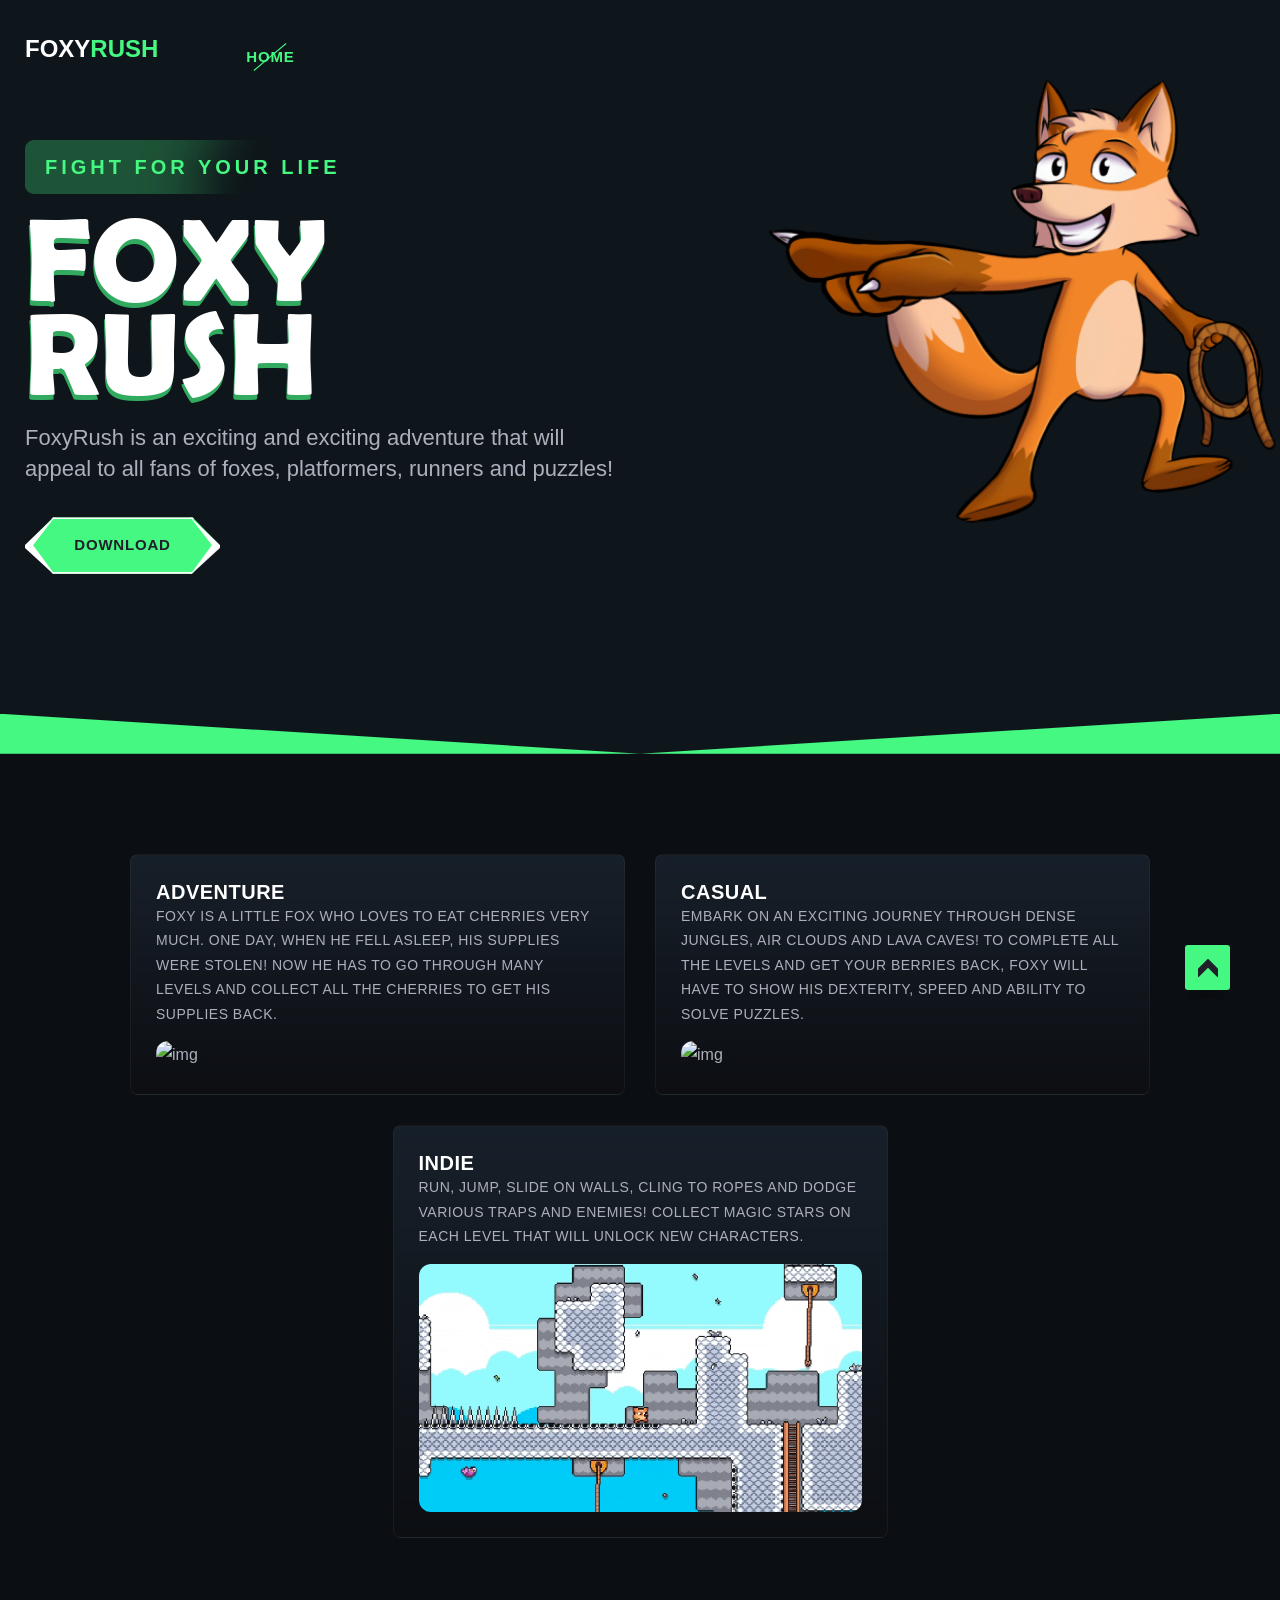
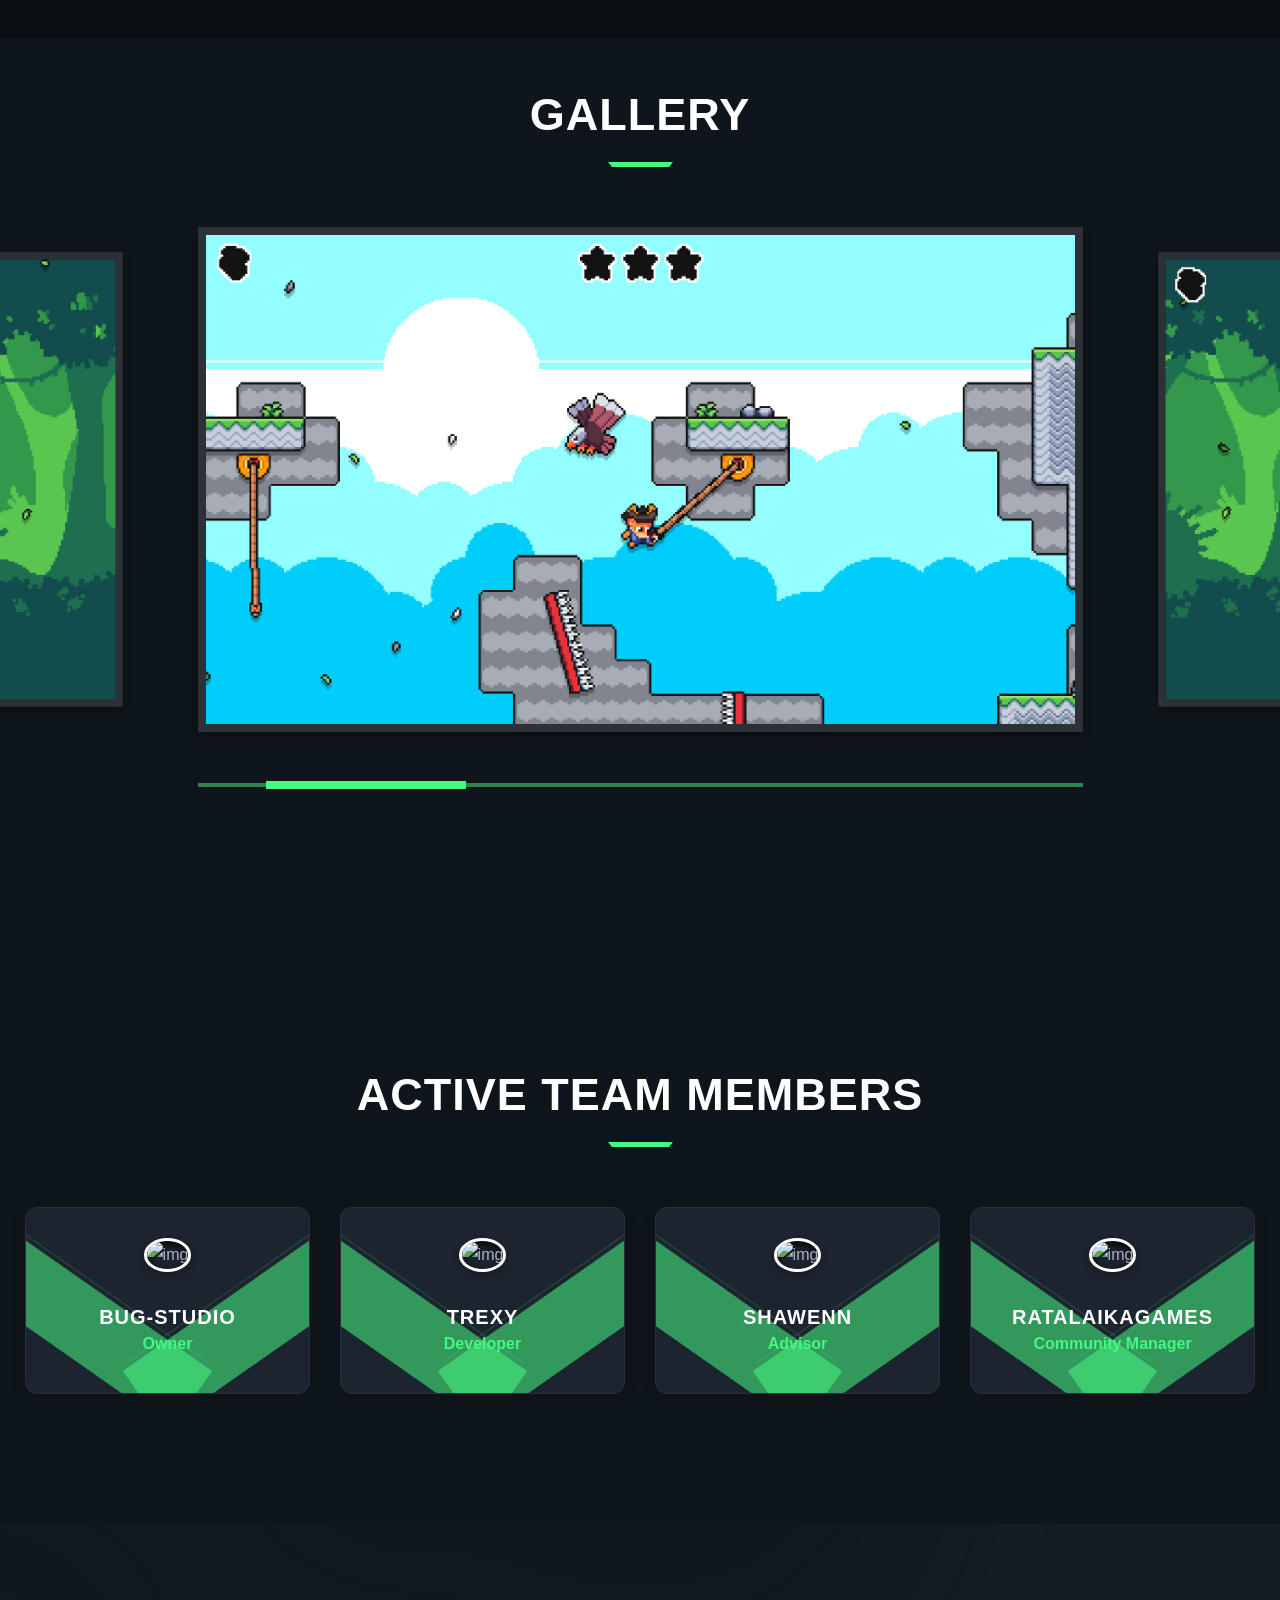
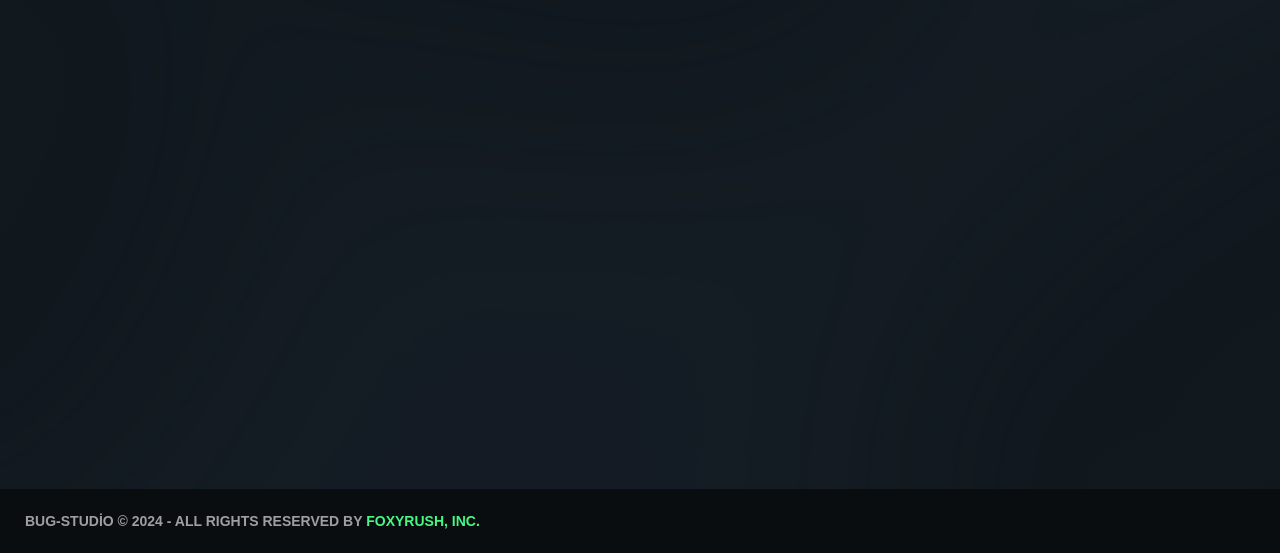
==== index.htm @ e4ac4ebe "Update index.htm" ====
<html><head>
	
    <title>FoxyRush - Beta Access Game</title>
    <meta name="viewport" content="width=device-width, initial-scale=1">
    <link rel="shortcut icon" type="image/x-icon" href="favicon.ico">
    <link rel="stylesheet" href="css/plugins.css">
    <link rel="stylesheet" href="css/main.css">

    <meta charset="UTF-8">
    <meta name="viewport" content="width=device-width, initial-scale=1.0">
    <meta property="og:title" content="FoxyRush">
    <meta property="og:description" content="FoxyRush is an exciting and exciting adventure that will appeal to all fans of foxes, platformers, runners and puzzles!">
    <meta property="og:image" content="https://cdn.cloudflare.steamstatic.com/steam/apps/2851270/header.jpg?t=1712300915">
    
</head>

<body style="">
    <div class="page-revealer"></div><div class="page-revealer"></div>
    <button class="scroll__top scroll-to-target open" data-target="html">
        <i class="flaticon-right-arrow"></i>
    </button>
    <header>
        <div id="sticky-header" class="tg-header__area transparent-header tg-sticky-menu">
            <div class="container custom-container">
                <div class="row">
                    <div class="col-12">
                        <div class="tgmenu__wrap">
                            <nav class="tgmenu__nav">
                                <div class="logo">
                                    <a href="/">
                                        <p class="logo__text">FOXY<span>RUSH</span></p>
                                    </a>
                                </div>
                                <div class="tgmenu__navbar-wrap tgmenu__main-menu d-none d-xl-flex">
                                    <ul class="navigation">
                                        <li class="active menu-item-has-children"><a href="/">home</a></li>
                                    </ul>
                                </div>
                            </nav>
                        </div>
                        </div>
                    </div>
                </div>
            </div>
        </div>
    </header>
    <main class="main--area">
        <section class="slider__area slider__bg" data-background="assets/img/slider/slider_bg.html" style="background-image: url(&quot;assets/img/slider/slider_bg.html&quot;);">
            <div class="slider-activee">
                <div class="single-slider">
                    <div class="container custom-container">
                        <div class="row justify-content-between">
                            <div class="col-lg-6">
                                <div class="slider__content">
                                    <h6 class="sub-title wow fadeInUp" data-wow-delay=".2s" style="visibility: visible; animation-delay: 0.2s; animation-name: fadeInUp;">fight for your life</h6>
                                    <h2 class="title wow fadeInUp" data-wow-delay=".5s" style="visibility: visible; animation-delay: 0.5s; animation-name: fadeInUp;">
                                        Foxy Rush
                                    </h2>
                                    <p class="fadeInUp" data-wow-delay=".8s">FoxyRush is an exciting and exciting adventure that will appeal to all fans of foxes, platformers, runners and puzzles!

</p>
                                    <div class="slider__btn wow fadeInUp" data-wow-delay="1.2s" style="visibility: visible; animation-delay: 1.2s; animation-name: fadeInUp;">
                                        <a href="https://www.dropbox.com/scl/fi/qq8c62i43mkkohhttd3g2/FoxyRush.zip?rlkey=1sudr10op1og9w5wxj9kq6hsp&st=hmnsudft&dl=1" class="tg-btn-1" target="_blank">
                                            <span>Download</span>
                                        </a>
                                    </div>
                                </div>
                            </div>
                            <img src="attachments/1226594273634287697/1226596024726851665/spaceship.png?ex=66255791&amp;is=6612e291&amp;hm=2e354133565c93e96125c428619c26febcaf636889d4d03faf5b697edd77f886&amp;=&amp;format=webp&amp;quality=lossless&amp;width=1214&amp;height=683" data-magnetic="" alt="img" style="left: 16.6rem; top: 0px; position: absolute; transform: translate3d(0px, 0px, 0px);">

                        </div>
                    </div>
                </div>
            </div>
        </section>
        <section class="octopus-item__area">
            <div class="container custom-container">
                <div class="row justify-content-center">
                    <div class="col-xxl-4 col-xl-5 col-lg-6 col-md-9">
                        <div class="octopus-item__box">
                            <div class="octopus-item__content">
                                <h4 class="title">
                                    <a href="#">ADVENTURE</a>
                                    <p style="font-size: 14px;">Foxy is a little fox who loves to eat cherries very much. One day, when he fell asleep, his supplies were stolen!
Now he has to go through many levels and collect all the cherries to get his supplies back.</p>
                                </h4>
                                <img src="steam/apps/2851270/extras/FoxyRush_forGif1__1_.gif?t=1712300915" alt="img" style="border-radius: 12px;">
                            </div>
                        </div>
                    </div>
                    <div class="col-xxl-4 col-xl-5 col-lg-6 col-md-9">
                        <div class="octopus-item__box">
                            <div class="octopus-item__content">
                                <h4 class="title">
                                    <a href="#">Casual</a>
                                    <p style="font-size: 14px;">Embark on an exciting journey through dense jungles, air clouds and lava caves!
To complete all the levels and get your berries back, Foxy will have to show his dexterity, speed and ability to solve puzzles.</p>
                                </h4>
                                <img src="steam/apps/2851270/extras/FoxyRush_forGif3__1_.gif?t=1712300915" alt="img" style="border-radius: 12px;">
                            </div>
                        </div>
                    </div>
                    <div class="col-xxl-4 col-xl-5 col-lg-6 col-md-9">
                        <div class="octopus-item__box">
                            <div class="octopus-item__content">
                                <h4 class="title">
                                    <a href="#">Indie</a>
                                    <p style="font-size: 14px;">
Run, jump, slide on walls, cling to ropes and dodge various traps and enemies!
Collect magic stars on each level that will unlock new characters.</p>
                                </h4>
                                <img src="steam/apps/2851270/extras/FoxyRush_forGif2__1_.gif?t=1712300915" alt="img" style="border-radius: 12px;">
                            </div>
                        </div>
                    </div>
                </div>
            </div>
        </section>
        <div class="area-background" data-background="assets/img/bg/area_bg01.html" style="background-image: url(&quot;assets/img/bg/area_bg01.html&quot;);">
            <section class="gallery__area fix section-pb-130 pt-50">
                <div class="row justify-content-center">
                    <div class="col-xl-6 col-lg-7 col-md-10">
                        <div class="section__title text-center mb-60">
                            <h3 class="title">Gallery</h3>
                        </div>
                    </div>
                </div>
                <div class="gallery__slider">
                    <div class="container">
                        <div class="row justify-content-center">
                            <div class="col-xl-9 col-lg-10 col-md-11">
                                <div class="swiper-container gallery-active swiper-slider-0 swiper-container-initialized swiper-container-horizontal swiper-container-pointer-events">
                                    <div class="swiper-wrapper" id="swiper-wrapper-47f91959cf2d77ab" aria-live="polite" style="transition-duration: 0ms; transform: translate3d(-4580px, 0px, 0px);"><div class="swiper-slide swiper-slide-duplicate" data-swiper-slide-index="9" style="width: 915px; margin-right: 1px;" role="group" aria-label="1 / 12">
                                            <div class="gallery__item">
                                                <div class="gallery__thumb">
                                                    <img src="steam/apps/2851270/ss_8ac51c24f567abd17f5d81220e3e57d7510bee95.1920x1080.jpg?t=1712300915" alt="img">
                                                </div>
                                            </div>
                                        </div>
                                        <div class="swiper-slide" data-swiper-slide-index="0" style="width: 915px; margin-right: 1px;" role="group" aria-label="2 / 12">
                                            <div class="gallery__item">
                                                <div class="gallery__thumb">
                                                    <img src="steam/apps/2851270/ss_79cd48c9bcbc1d28407cd67298d58756e9e75d7f.1920x1080.jpg?t=1712300915" alt="img">
                                                </div>
                                            </div>
                                        </div>
                                        <div class="swiper-slide" data-swiper-slide-index="1" style="width: 915px; margin-right: 1px;" role="group" aria-label="3 / 12">
                                            <div class="gallery__item">
                                                <div class="gallery__thumb">
                                                    <img src="steam/apps/2851270/ss_8ac51c24f567abd17f5d81220e3e57d7510bee95.1920x1080.jpg?t=1712300915" alt="img">
                                                </div>
                                            </div>
                                        </div>
                                        <div class="swiper-slide" data-swiper-slide-index="2" style="width: 915px; margin-right: 1px;" role="group" aria-label="4 / 12">
                                            <div class="gallery__item">
                                                <div class="gallery__thumb">
                                                    <img src="steam/apps/2851270/ss_e84affe85a7960bfc48658925fef8a8fe94b2b2a.1920x1080.jpg?t=1712300915" alt="img">
                                                </div>
                                            </div>
                                        </div>
                                        
                                        <div class="swiper-slide swiper-slide-prev" data-swiper-slide-index="4" style="width: 915px; margin-right: 1px;" role="group" aria-label="6 / 12">
                                            <div class="gallery__item">
                                                <div class="gallery__thumb">
                                                    <img src="steam/apps/2851270/ss_9a96f7ea6650eb5ba7aecf56978e04d70429690d.1920x1080.jpg?t=1712300915" alt="img">
                                                </div>
                                            </div>
                                        </div>
                                        <div class="swiper-slide swiper-slide-active" data-swiper-slide-index="5" style="width: 915px; margin-right: 1px;" role="group" aria-label="7 / 12">
                                            <div class="gallery__item">
                                                <div class="gallery__thumb">
                                                    <img src="steam/apps/2851270/ss_a9eb81c376650af88b7c65d401008155285ded44.1920x1080.jpg?t=1712300915" alt="img">
                                                </div>
                                            </div>
                                        </div>
                                        <div class="swiper-slide swiper-slide-next" data-swiper-slide-index="6" style="width: 915px; margin-right: 1px;" role="group" aria-label="8 / 12">
                                            <div class="gallery__item">
                                                <div class="gallery__thumb">
                                                    <img src="steam/apps/2851270/ss_b315053552e55c35268d1ff6739d4f79695cc6ad.1920x1080.jpg?t=1712300915" alt="img">
                                                </div>
                                            </div>
                                        </div>
                                        <div class="swiper-slide" data-swiper-slide-index="7" style="width: 915px; margin-right: 1px;" role="group" aria-label="9 / 12">
                                            <div class="gallery__item">
                                                <div class="gallery__thumb">
                                                    <img src="steam/apps/2851270/ss_31748b462df11de10f1e06e5ad555add6b8aef7b.1920x1080.jpg?t=1712300915" alt="img">
                                                </div>
                                            </div>
                                        </div>
                                        <div class="swiper-slide" data-swiper-slide-index="8" style="width: 915px; margin-right: 1px;" role="group" aria-label="10 / 12">
                                            <div class="gallery__item">
                                                <div class="gallery__thumb">
                                                    <img src="steam/apps/2851270/ss_79cd48c9bcbc1d28407cd67298d58756e9e75d7f.1920x1080.jpg?t=1712300915" alt="img">
                                                </div>
                                            </div>
                                        </div>
                                        <div class="swiper-slide" data-swiper-slide-index="9" style="width: 915px; margin-right: 1px;" role="group" aria-label="11 / 12">
                                            <div class="gallery__item">
                                                <div class="gallery__thumb">
                                                    <img src="steam/apps/2851270/ss_8ac51c24f567abd17f5d81220e3e57d7510bee95.1920x1080.jpg?t=1712300915" alt="img">
                                                </div>
                                            </div>
                                        </div>
                                    <div class="swiper-slide swiper-slide-duplicate" data-swiper-slide-index="0" style="width: 915px; margin-right: 1px;" role="group" aria-label="12 / 12">
                                            <div class="gallery__item">
                                                <div class="gallery__thumb">
                                                    <img src="steam/apps/2851270/ss_79cd48c9bcbc1d28407cd67298d58756e9e75d7f.1920x1080.jpg?t=1712300915" alt="img">
                                                </div>
                                            </div>
                                        </div></div>
                                    <div class="swiper-scrollbar" style="transition-duration: 0ms;"><div class="swiper-scrollbar-drag" style="transition-duration: 0ms; transform: translate3d(342.5px, 0px, 0px); width: 200px;"></div></div>
                                <span class="swiper-notification" aria-live="assertive" aria-atomic="true"></span><span class="swiper-notification" aria-live="assertive" aria-atomic="true"></span><span class="swiper-notification" aria-live="assertive" aria-atomic="true"></span><span class="swiper-notification" aria-live="assertive" aria-atomic="true"></span></div>
                            </div>
                        </div>
                    </div>
                </div>
            </section>
        </div>
        <section class="team__area team-bg section-pt-130 section-pb-100" data-background="assets/img/bg/team_bg.html" style="background-image: url(&quot;assets/img/bg/team_bg.html&quot;);">
            <div class="container">
                <div class="row justify-content-center">
                    <div class="col-xl-6 col-lg-7 col-md-10">
                        <div class="section__title text-center mb-60">
                            <span class="sub-title tg__animate-text ready stop"><em>321...</em></span>
                            <h3 class="title">ACTIVE TEAM MEMBERS</h3>
                        </div>
                    </div>
                </div>
                <div class="row justify-content-center">
                    <div class="col-xl-3 col-lg-4 col-sm-6 wow fadeInUp" data-wow-delay=".6s" style="visibility: hidden; animation-delay: 0.6s; animation-name: none;">
                        <div class="team__item">
                            <div class="team__thumb">
                                <img src="https://i.pinimg.com/736x/74/97/01/7497019da0e30517e7d80a2111989635.jpg" alt="img">
                            </div>
                            <div class="team__content">
                                <h4 class="name">BUG-Studio</h4>
                                <span class="designation">Owner</span>
                            </div>
                        </div>
                    </div>
                    <div class="col-xl-3 col-lg-4 col-sm-6 wow fadeInUp" data-wow-delay=".6s" style="visibility: hidden; animation-delay: 0.6s; animation-name: none;">
                        <div class="team__item">
                            <div class="team__thumb">
                                <img src="https://i.pinimg.com/736x/f6/a7/68/f6a7688fd6aa9191e931fe8a95f5a2b5.jpg" alt="img">
                            </div>
                            <div class="team__content">
                                <h4 class="name">TREXY</h4>
                                <span class="designation">Developer</span>
                            </div>
                        </div>
                    </div>
                    <div class="col-xl-3 col-lg-4 col-sm-6 wow fadeInUp" data-wow-delay=".6s" style="visibility: hidden; animation-delay: 0.6s; animation-name: none;">
                        <div class="team__item">
                            <div class="team__thumb">
                                <img src="https://i.pinimg.com/736x/62/1a/8a/621a8afb24be9a944793ef4ca4d21eff.jpg" alt="img">
                            </div>
                            <div class="team__content">
                                <h4 class="name">SHAWENN</h4>
                                <span class="designation">Advisor</span>
                            </div>
                        </div>
                    </div>
                    <div class="col-xl-3 col-lg-4 col-sm-6 wow fadeInUp" data-wow-delay=".6s" style="visibility: hidden; animation-delay: 0.6s; animation-name: none;">
                        <div class="team__item">
                            <div class="team__thumb">
                                <img src="https://i.pinimg.com/736x/47/36/6c/47366c5c4d4fc18eaf4ecc5feacf0514.jpg" alt="img">
                            </div>
                            <div class="team__content">
                                <h4 class="name">RatalaikaGames</h4>
                                <span class="designation">Community Manager</span>
                            </div>
                        </div>
                    </div>
                </div>
            </div>
        </section>
        <section class="video__area video-bg tg-jarallax" data-background="assets/img/gallery/gallery01.html" style="background-image: none;" data-jarallax-original-styles="background-image: url(&quot;assets/img/gallery/gallery01.html&quot;);">
            <div class="container">
                <div class="row justify-content-center">
                    <div class="col-xl-6 col-lg-8 col-md-11">
                        <div class="video__content text-center">
                        </div>
                    </div>
                </div>
            </div>
        <div id="jarallax-container-0" style="position: absolute; top: 0px; left: 0px; width: 100%; height: 100%; overflow: hidden; z-index: -100; clip-path: polygon(0px 0px, 100% 0px, 100% 100%, 0px 100%);"><div style="background-position: 50% 50%; background-size: cover; background-repeat: no-repeat; background-image: url(&quot;file:///C:/Benim%20Web%20Sitem/https___sonicglyder.com_/sonicglyder.com/assets/img/gallery/gallery01.html&quot;); position: absolute; top: 0px; left: 0px; width: 1661px; height: 883.4px; overflow: hidden; pointer-events: none; transform-style: preserve-3d; backface-visibility: hidden; margin-top: 39.8px; transform: translate3d(0px, -798.862px, 0px);"></div></div><div id="jarallax-container-0" style="position: absolute; top: 0px; left: 0px; width: 100%; height: 100%; overflow: hidden; z-index: -100; clip-path: polygon(0px 0px, 100% 0px, 100% 100%, 0px 100%);"><div style="background-position: 50% 50%; background-size: cover; background-repeat: no-repeat; background-image: url(&quot;file:///C:/Benim%20Web%20Sitem/https___sonicglyder.com_/sonicglyder.com/assets/img/gallery/gallery01.html&quot;); position: absolute; top: 0px; left: 0px; width: 1366px; height: 883.4px; overflow: hidden; pointer-events: none; transform-style: preserve-3d; backface-visibility: hidden; margin-top: 39.8px; transform: translate3d(0px, -96.3px, 0px);"></div></div><div id="jarallax-container-0" style="position: absolute; top: 0px; left: 0px; width: 100%; height: 100%; overflow: hidden; z-index: -100; clip-path: polygon(0px 0px, 100% 0px, 100% 100%, 0px 100%);"><div style="background-position: 50% 50%; background-size: cover; background-repeat: no-repeat; background-image: url(&quot;file:///C:/Benim%20Web%20Sitem/https___sonicglyder.com_/sonicglyder.com/assets/img/gallery/gallery01.html&quot;); position: absolute; top: 0px; left: 0px; width: 1366px; height: 883.4px; overflow: hidden; pointer-events: none; transform-style: preserve-3d; backface-visibility: hidden; margin-top: 39.8px; transform: translate3d(0px, -96.3px, 0px);"></div></div><div id="jarallax-container-0" style="position: absolute; top: 0px; left: 0px; width: 100%; height: 100%; overflow: hidden; z-index: -100; clip-path: polygon(0px 0px, 100% 0px, 100% 100%, 0px 100%);"><div style="background-position: 50% 50%; background-size: cover; background-repeat: no-repeat; background-image: url(&quot;assets/img/gallery/gallery01.html&quot;); position: absolute; top: 0px; left: 0px; width: 1366px; height: 883.4px; overflow: hidden; pointer-events: none; transform-style: preserve-3d; backface-visibility: hidden; margin-top: 39.8px; transform: translate3d(0px, -2647.15px, 0px);"></div></div></section>
    </main>
    <footer class="footer-style-one">
        <div class="copyright__wrap">
            <div class="container">
                <div class="row align-items-center">
                    <div class="col-md-7">
                        <div class="copyright__text">
                            <p>BUG-STUDİO © 2024 - All Rights Reserved By <span>FoxyRush, Inc.</span></p>
                        </div>
                    </div>
                    <div class="col-md-5">
                        <div class="copyright__card text-center text-md-end">
                        </div>
                    </div>
                </div>
            </div>
        </div>
    </footer>
    <script src="js/jquery-3.6.0.min.js"></script>
    <script src="js/plugins.js"></script><div class="cb-cursor" style="transform: translate3d(1362px, 549px, 0px);"><div class="cb-cursor-text"></div></div><div class="cb-cursor" style="transform: translate3d(1361px, 378px, 0px);"><div class="cb-cursor-text"></div></div><div class="cb-cursor" style="transform: translate3d(1350px, 314px, 0px);"><div class="cb-cursor-text"></div></div><div class="cb-cursor" style="transform: translate3d(1296px, 337px, 0px);"><div class="cb-cursor-text"></div></div>
    <script src="js/ajax-form.js"></script>
    <script src="js/main.js"></script>



</body></html>
---- css/main.css ----
@import url("../css2.css");

 @font-face {
     font-family: "berlin_sans_fb_demibold";
     src: url("../fonts/berlin_sans_fb_demi_bold-webfont.woff") format("woff2"), url("../fonts/berlin_sans_fb_demi_bold-webfont.woff") format("woff");
     font-weight: normal;
     font-style: normal;
 }

 :root {
     --tg-body-font-family: 'Poppins', sans-serif;
     --tg-heading-font-family: 'Barlow', sans-serif;
     --tg-berlin-font-family: 'berlin_sans_fb_demibold';
     --tg-icon-font-family: "Font Awesome 5 Free";
     --tg-body-font-size: 16px;
     --tg-body-line-height: 1.75;
     --tg-heading-line-height: 1.2;
     --tg-common-color-blue: #0d6efd;
     --tg-common-color-indigo: #6610f2;
     --tg-common-color-purple: #6f42c1;
     --tg-common-color-pink: #d63384;
     --tg-common-color-red: #dc3545;
     --tg-common-color-orange: #fd7e14;
     --tg-common-color-yellow: #ffc107;
     --tg-common-color-green: #198754;
     --tg-common-color-teal: #68fb9a;
     --tg-common-color-cyan: #0dcaf0;
     --tg-common-color-rating: #faa706;
     --tg-common-color-white: #fff;
     --tg-common-color-gray: #182029;
     --tg-common-color-black: #0f161b;
     --tg-common-color-black-2: #201f2a;
     --tg-common-color-black-3: #0b0e13;
     --tg-common-color-black-4: #10181f;
     --tg-common-color-black-5: #090d10;
     --tg-common-color-black-6: #050506;
     --tg-common-color-black-7: #040608;
     --tg-common-color-black-8: #0d141b;
     --tg-common-color-black-9: #111922;
     --tg-body-color: #adb0bc;
     --tg-heading-color: #fff;
     --tg-theme-primary: #45f882;
     --tg-theme-secondary: #ffbe18;
     --tg-border-1: #19222b;
     --tg-border-2: #22292f;
     --tg-border-3: #2c3137;
     --tg-border-4: #333333;
     --tg-border-5: #1b242e;
     --tg-fw-extra-bold: 800;
     --tg-fw-bold: 700;
     --tg-fw-semi-bold: 600;
     --tg-fw-medium: 500;
     --tg-fw-regular: 400;
     --tg-fw-light: 300;
 }

 body {
     font-family: var(--tg-body-font-family);
     font-size: var(--tg-body-font-size);
     font-weight: var(--tg-fw-regular);
     color: var(--tg-body-color);
     line-height: var(--tg-body-line-height);
     background: var(--tg-common-color-black);
 }

 img,
 .img {
     max-width: 100%;
     -webkit-transition: all 0.3s ease-out 0s;
     -moz-transition: all 0.3s ease-out 0s;
     -ms-transition: all 0.3s ease-out 0s;
     -o-transition: all 0.3s ease-out 0s;
     transition: all 0.3s ease-out 0s;
 }

 a,
 button {
     color: var(--tg-theme-primary);
     outline: none;
     text-decoration: none;
     -webkit-transition: all 0.3s ease-out 0s;
     -moz-transition: all 0.3s ease-out 0s;
     -ms-transition: all 0.3s ease-out 0s;
     -o-transition: all 0.3s ease-out 0s;
     transition: all 0.3s ease-out 0s;
 }

 a:focus,
 .btn:focus,
 .button:focus {
     text-decoration: none;
     outline: none;
     -webkit-box-shadow: none;
     -moz-box-shadow: none;
     -ms-box-shadow: none;
     -o-box-shadow: none;
     box-shadow: none;
 }

 a:hover,
 button:hover {
     color: var(--tg-theme-secondary);
     text-decoration: none;
 }

 button:focus,
 input:focus,
 input:focus,
 textarea,
 textarea:focus {
     outline: 0;
 }

 h1,
 h2,
 h3,
 h4,
 h5,
 h6 {
     font-family: var(--tg-heading-font-family);
     color: var(--tg-heading-color);
     margin-top: 0px;
     font-weight: var(--tg-fw-bold);
     line-height: var(--tg-heading-line-height);
     text-transform: uppercase;
 }

 h1 a,
 h2 a,
 h3 a,
 h4 a,
 h5 a,
 h6 a {
     color: inherit;
 }

 h1 {
     font-size: 2.5rem;
 }

 h2 {
     font-size: 2rem;
 }

 h3 {
     font-size: 1.75rem;
 }

 h4 {
     font-size: 1.5rem;
 }

 h5 {
     font-size: 1.25rem;
 }

 h6 {
     font-size: 1rem;
 }

 .list-wrap {
     margin: 0px;
     padding: 0px;
 }

 .list-wrap li {
     list-style: none;
 }

 p {
     font-family: var(--tg-body-font-family);
     font-size: var(--tg-body-font-size);
     line-height: var(--tg-body-line-height);
     font-weight: var(--tg-fw-regular);
     color: var(--tg-body-color);
     margin-bottom: 15px;
 }

 hr {
     border-bottom: 1px solid var(--tg-common-color-gray);
     border-top: 0 none;
     margin: 30px 0;
     padding: 0;
 }

 label {
     color: var(--tg-heading-color);
     cursor: pointer;
     font-size: var(--tg-body-font-size);
     font-weight: var(--tg-fw-regular);
 }

 input,
 textarea {
     color: var(--tg-body-color);
 }

 input[type=color] {
     appearance: none;
     -moz-appearance: none;
     -webkit-appearance: none;
     background: none;
     border: 0;
     cursor: pointer;
     height: 100%;
     width: 100%;
     padding: 0;
     border-radius: 50%;
 }

 ::-webkit-scrollbar-track {
     box-shadow: inset 0 0 6px rgba(0, 0, 0, 0.3);
     -webkit-box-shadow: inset 0 0 6px rgba(0, 0, 0, 0.3);
     border-radius: 10px;
     background-color: var(--tg-common-color-black);
 }

 ::-webkit-scrollbar {
     width: 8px;
     background-color: var(--tg-common-color-black);
 }

 ::-webkit-scrollbar-thumb {
     border-radius: 10px;
     box-shadow: inset 0 0 6px rgba(0, 0, 0, 0.3);
     -webkit-box-shadow: inset 0 0 6px rgba(0, 0, 0, 0.3);
     background-color: var(--tg-theme-primary);
 }

 *::-moz-selection {
     background: var(--tg-theme-primary);
     color: var(--tg-common-color-black);
     text-shadow: none;
 }

 ::-moz-selection {
     background: var(--tg-theme-primary);
     color: var(--tg-common-color-black);
     text-shadow: none;
 }

 ::selection {
     background: var(--tg-theme-primary);
     color: var(--tg-common-color-black);
     text-shadow: none;
 }

 *::-moz-placeholder {
     color: var(--tg-body-color);
     font-size: var(--tg-body-font-size);
     opacity: 1;
 }

 *::placeholder {
     color: var(--tg-body-color);
     font-size: var(--tg-body-font-size);
     opacity: 1;
 }

 .fix {
     overflow: hidden;
 }

 .clear {
     clear: both;
 }

 .main--area {
     overflow-x: hidden;
 }

 .container {
     padding-left: 15px;
     padding-right: 15px;
 }

 .row {
     --bs-gutter-x: 30px;
 }

 .gutter-y-30 {
     --bs-gutter-y: 30px;
 }

 .gx-0 {
     --bs-gutter-x: 0;
 }

 .container {
     max-width: 1300px;
 }

 @media (max-width: 1500px) {
     .container {
         max-width: 1260px;
     }
 }

 @media (max-width: 1199.98px) {
     .container {
         max-width: 960px;
     }
 }

 @media (max-width: 991.98px) {
     .container {
         max-width: 720px;
     }
 }

 @media (max-width: 767.98px) {
     .container {
         max-width: 100%;
     }
 }

 @media only screen and (min-width: 576px) and (max-width: 767px) {
     .container {
         max-width: 540px;
     }
 }

 .custom-container {
     max-width: 1590px;
 }

 @media (max-width: 1800px) {
     .custom-container {
         max-width: 1490px;
     }
 }

 @media (max-width: 1500px) {
     .custom-container {
         max-width: 1260px;
     }
 }

 @media (max-width: 1199.98px) {
     .custom-container {
         max-width: 960px;
     }
 }

 @media (max-width: 991.98px) {
     .custom-container {
         max-width: 720px;
     }
 }

 @media (max-width: 767.98px) {
     .custom-container {
         max-width: 100%;
     }
 }

 @media only screen and (min-width: 576px) and (max-width: 767px) {
     .custom-container {
         max-width: 540px;
     }
 }

 .include-bg {
     background-position: center;
     background-size: cover;
     background-repeat: no-repeat;
 }

 .grey-bg {
     background: var(--tg-common-color-gray);
 }

 .white-bg {
     background: var(--tg-common-color-white);
 }

 .black-bg {
     background: var(--tg-common-color-black);
 }

 .btn {
     user-select: none;
     -moz-user-select: none;
     background: var(--tg-theme-primary) none repeat scroll 0 0;
     border: medium none;
     border-radius: 2px;
     color: var(--tg-common-color-black-2);
     cursor: pointer;
     display: inline-flex;
     font-size: 15px;
     font-weight: var(--tg-fw-extra-bold);
     letter-spacing: 0.8px;
     margin-bottom: 0;
     padding: 15px 34px;
     text-align: center;
     text-transform: uppercase;
     touch-action: manipulation;
     -webkit-transition: all 0.3s ease-out 0s;
     -moz-transition: all 0.3s ease-out 0s;
     -ms-transition: all 0.3s ease-out 0s;
     -o-transition: all 0.3s ease-out 0s;
     transition: all 0.3s ease-out 0s;
     vertical-align: middle;
     font-family: var(--tg-heading-font-family);
     white-space: nowrap;
 }

 .btn:hover {
     background: var(--tg-common-color-gray);
     color: var(--tg-common-color-white);
 }

 .tg-btn-1 {
     display: inline-flex;
     font-family: var(--tg-heading-font-family);
     color: var(--tg-common-color-black-2);
     font-weight: var(--tg-fw-extra-bold);
     text-transform: uppercase;
     padding: 14px 49px;
     font-size: 15px;
     letter-spacing: 0.8px;
     position: relative;
     overflow: hidden;
     justify-content: center;
     text-align: center;
     min-width: 195px;
     z-index: 1;
 }

 .tg-btn-1::before,
 .tg-btn-1::after {
     content: "";
     position: absolute;
     left: 0;
     top: 50%;
     -webkit-transform: translateY(-50%);
     -moz-transform: translateY(-50%);
     -ms-transform: translateY(-50%);
     -o-transform: translateY(-50%);
     transform: translateY(-50%);
     background-image: url("data:image/svg+xml,%3csvg xmlns='http://www.w3.org/2000/svg' fill='white' width='100.25' height='126.657' viewBox='0 0 30.25 56.657'%3e%3cpath id='shape.svg' class='cls-1' d='M248.391%2c576.3L218.17%2c605.258l30.221%2c27.7L226.985%2c604Z' transform='translate(-218.156 -576.312)'/%3e%3c/svg%3e");
     width: 30px;
     height: calc(100% + 6px);
     background-size: cover;
     background-repeat: no-repeat;
     background-position: center;
     z-index: 1;
 }

 .tg-btn-1::after {
     left: auto;
     right: 0;
     -webkit-transform: translateY(-50%) rotateY(180deg);
     -moz-transform: translateY(-50%) rotateY(180deg);
     -ms-transform: translateY(-50%) rotateY(180deg);
     -o-transform: translateY(-50%) rotateY(180deg);
     transform: translateY(-50%) rotateY(180deg);
 }

 .tg-btn-1 span::after {
     content: "";
     position: absolute;
     left: 0;
     top: 0;
     width: 100%;
     height: 100%;
     background: var(--tg-theme-primary);
     clip-path: polygon(28px 0, calc(85% + 2px) 0, 100% 50%, calc(85% + 1px) 100%, 28px 100%, 0% 50%);
     border-top: 2px solid var(--tg-common-color-white);
     border-bottom: 2px solid var(--tg-common-color-white);
     -webkit-transition: all 0.3s ease-out 0s;
     -moz-transition: all 0.3s ease-out 0s;
     -ms-transition: all 0.3s ease-out 0s;
     -o-transition: all 0.3s ease-out 0s;
     transition: all 0.3s ease-out 0s;
     z-index: -1;
 }

 .tg-btn-1:hover {
     color: var(--tg-common-color-black-2);
 }

 .tg-btn-1:hover span::after {
     background: var(--tg-common-color-white);
 }

 .tg-btn-1.-btn-yellow span::after {
     background: var(--tg-theme-secondary);
 }

 .tg-btn-1.-btn-yellow:hover span::after {
     background: var(--tg-theme-primary);
 }

 .tg-border-btn {
     display: inline-flex;
     font-family: var(--tg-heading-font-family);
     color: var(--tg-common-color-white);
     font-weight: var(--tg-fw-extra-bold);
     text-transform: uppercase;
     padding: 10px 20px;
     font-size: 15px;
     letter-spacing: 0.8px;
     position: relative;
     overflow: hidden;
     justify-content: center;
     align-items: center;
     text-align: center;
     background-image: url("data:image/svg+xml,%3csvg width='157' height='48' viewBox='0 0 157 48' fill='none' xmlns='http://www.w3.org/2000/svg'%3e%3cg clip-path='url(%23clip0_1_14)'%3e%3cpath fill-rule='evenodd' clip-rule='evenodd' d='M131.75 2L155.75 25L131.75 47L148.75 24L131.75 2Z' fill='%2345F882'/%3e%3cpath fill-rule='evenodd' clip-rule='evenodd' d='M25 1L1 24.5111L25 47L8 23.4889L25 1Z' fill='%2345F882'/%3e%3cpath fill-rule='evenodd' clip-rule='evenodd' d='M24.75 1L0.75 25L23.75 47H131.75L155.75 25L131.75 1H24.75Z' stroke='%2345F882' stroke-width='1.5'/%3e%3c/g%3e%3cdefs%3e%3cclipPath id='clip0_1_14'%3e%3crect width='156.5' height='47.5' fill='white'/%3e%3c/clipPath%3e%3c/defs%3e%3c/svg%3e");
     background-repeat: no-repeat;
     background-size: cover;
     min-width: 157px;
     min-height: 48px;
     z-index: 1;
 }

 .tg-border-btn::before {
     content: "";
     position: absolute;
     left: 0;
     top: 0;
     bottom: 0;
     right: 0;
     background: var(--tg-theme-primary);
     clip-path: polygon(27px 0, calc(85% - 3px) 0, 100% 50%, calc(85% - 1px) 100%, 24px 100%, 0% 50%);
     -webkit-transition: all 0.3s ease-out 0s;
     -moz-transition: all 0.3s ease-out 0s;
     -ms-transition: all 0.3s ease-out 0s;
     -o-transition: all 0.3s ease-out 0s;
     transition: all 0.3s ease-out 0s;
     opacity: 0;
     z-index: -1;
 }

 .tg-border-btn i {
     margin-right: 10px;
 }

 .tg-border-btn:hover {
     color: var(--tg-common-color-black-2);
 }

 .tg-border-btn:hover::before {
     opacity: 1;
 }

 .tg-btn-2 {
     display: inline-flex;
     align-items: center;
     justify-content: center;
     text-transform: uppercase;
     font-family: var(--tg-heading-font-family);
     color: var(--tg-common-color-white);
     font-weight: var(--tg-fw-bold);
     border: 2px solid var(--tg-theme-primary);
     white-space: nowrap;
     font-size: 20px;
     padding: 14px 35px;
     line-height: 1;
     position: relative;
     overflow: hidden;
     -webkit-transition: all 0.3s ease-out 0s;
     -moz-transition: all 0.3s ease-out 0s;
     -ms-transition: all 0.3s ease-out 0s;
     -o-transition: all 0.3s ease-out 0s;
     transition: all 0.3s ease-out 0s;
 }

 .tg-btn-2::before,
 .tg-btn-2::after {
     content: "";
     position: absolute;
     left: -2px;
     top: 50%;
     -webkit-transform: translateY(-50%);
     -moz-transform: translateY(-50%);
     -ms-transform: translateY(-50%);
     -o-transform: translateY(-50%);
     transform: translateY(-50%);
     background-image: url(../images/btn_shape01.png);
     width: 15px;
     height: 51px;
     pointer-events: none;
 }

 .tg-btn-2::after {
     left: auto;
     right: -2px;
     -webkit-transform: translateY(-50%) rotate(180deg);
     -moz-transform: translateY(-50%) rotate(180deg);
     -ms-transform: translateY(-50%) rotate(180deg);
     -o-transform: translateY(-50%) rotate(180deg);
     transform: translateY(-50%) rotate(180deg);
 }

 .tg-btn-2:hover {
     background-color: var(--tg-theme-primary);
     color: var(--tg-common-color-black-2);
 }

 .tg-btn-2.-secondary {
     border: 2px solid var(--tg-theme-secondary);
 }

 .tg-btn-2.-secondary::before,
 .tg-btn-2.-secondary::after {
     background-image: url(../images/btn_shape02.png);
 }

 .tg-btn-2.-secondary:hover {
     background-color: var(--tg-theme-secondary);
 }

 .tg-btn-3 {
     display: -webkit-box;
     display: -moz-box;
     display: -ms-flexbox;
     display: -webkit-flex;
     display: flex;
     align-items: center;
     justify-content: center;
     text-transform: uppercase;
     font-family: var(--tg-heading-font-family);
     color: var(--tg-common-color-black-2);
     font-weight: var(--tg-fw-extra-bold);
     background: transparent;
     border: none;
     white-space: nowrap;
     font-size: 16px;
     padding: 15px 25px;
     line-height: 1;
     position: relative;
     z-index: 1;
     overflow: hidden;
     -webkit-transition: all 0.3s ease-out 0s;
     -moz-transition: all 0.3s ease-out 0s;
     -ms-transition: all 0.3s ease-out 0s;
     -o-transition: all 0.3s ease-out 0s;
     transition: all 0.3s ease-out 0s;
     width: 188px;
     height: 61px;
 }

 @media (max-width: 767.98px) {
     .tg-btn-3 {
         width: 166px;
         height: 53px;
         padding: 13px 22px;
         font-size: 15px;
     }
 }

 .tg-btn-3:hover {
     color: var(--tg-common-color-black-2);
 }

 .tg-btn-3 .svg-icon {
     position: absolute;
     left: 0;
     top: 0;
     width: 100%;
     height: 100%;
     fill: var(--tg-theme-primary);
     stroke: var(--tg-common-color-white);
     stroke-width: 2px;
     fill-rule: evenodd;
     z-index: -1;
 }

 .tg-btn-3 .svg-icon svg {
     display: block;
     -webkit-transition: all 0.3s ease-out 0s;
     -moz-transition: all 0.3s ease-out 0s;
     -ms-transition: all 0.3s ease-out 0s;
     -o-transition: all 0.3s ease-out 0s;
     transition: all 0.3s ease-out 0s;
 }

 .search__popup-wrap {
     position: fixed;
     left: 0;
     top: 0;
     height: 100vh;
     width: 100%;
     z-index: 99;
     margin-top: -370px;
     transform: translateY(-100%);
     -webkit-transition: all 500ms cubic-bezier(0.86, 0, 0.07, 1);
     -moz-transition: all 500ms cubic-bezier(0.86, 0, 0.07, 1);
     -o-transition: all 500ms cubic-bezier(0.86, 0, 0.07, 1);
     transition: all 1500ms cubic-bezier(0.86, 0, 0.07, 1);
     -webkit-transition-timing-function: cubic-bezier(0.86, 0, 0.07, 1);
     -moz-transition-timing-function: cubic-bezier(0.86, 0, 0.07, 1);
     -o-transition-timing-function: cubic-bezier(0.86, 0, 0.07, 1);
     transition-timing-function: cubic-bezier(0.86, 0, 0.07, 1);
 }

 .search__popup-wrap::after {
     content: "";
     position: absolute;
     left: 0;
     top: 100%;
     width: 100%;
     height: 370px;
     background-image: url(../images/search_wave.png);
     background-repeat: no-repeat;
     background-position: center;
     background-size: cover;
     margin-top: 0px;
 }

 .search__layer {
     content: "";
     position: absolute;
     left: 0;
     top: 0;
     height: 100vh;
     width: 100%;
     background-color: rgba(15, 22, 27, 0.9);
     -webkit-transition: all 500ms cubic-bezier(0.86, 0, 0.07, 1);
     -moz-transition: all 500ms cubic-bezier(0.86, 0, 0.07, 1);
     -o-transition: all 500ms cubic-bezier(0.86, 0, 0.07, 1);
     transition: all 1500ms cubic-bezier(0.86, 0, 0.07, 1);
     -webkit-transition-timing-function: cubic-bezier(0.86, 0, 0.07, 1);
     -moz-transition-timing-function: cubic-bezier(0.86, 0, 0.07, 1);
     -o-transition-timing-function: cubic-bezier(0.86, 0, 0.07, 1);
     transition-timing-function: cubic-bezier(0.86, 0, 0.07, 1);
     z-index: -1;
 }

 .search__close {
     position: absolute;
     top: 5%;
     right: 5%;
     font-size: 30px;
     color: var(--tg-theme-primary);
     cursor: pointer;
 }

 .search__wrap {
     position: absolute;
     left: 0;
     right: 0;
     top: 50%;
     -webkit-transform: translateY(-50%);
     -moz-transform: translateY(-50%);
     -ms-transform: translateY(-50%);
     -o-transform: translateY(-50%);
     transform: translateY(-50%);
 }

 .search__wrap .title {
     font-size: 47px;
     margin: 0 0 70px 0;
     font-family: var(--tg-heading-font-family);
     font-weight: var(--tg-fw-extra-bold);
     text-transform: uppercase;
     color: var(--tg-theme-primary);
     letter-spacing: -1px;
 }

 .search__wrap .title span {
     color: var(--tg-common-color-white);
     text-shadow: -2px 2.5px 0px rgba(69, 248, 130, 0.66);
     letter-spacing: 5px;
 }

 .search__form {
     position: relative;
 }

 .search__form form input {
     display: block;
     width: 100%;
     border: none;
     padding: 10px 50px 20px;
     text-align: center;
     font-weight: 500;
     font-size: 30px;
     background: transparent;
     color: var(--tg-common-color-white);
 }

 .search__form form input::placeholder {
     font-size: 30px;
     opacity: 0.5;
 }

 .search__form form button {
     position: absolute;
     right: 20px;
     background: transparent;
     border: 0;
     font-size: 25px;
     color: var(--tg-theme-primary);
     top: 50%;
     -webkit-transform: translateY(-50%);
     -moz-transform: translateY(-50%);
     -ms-transform: translateY(-50%);
     -o-transform: translateY(-50%);
     transform: translateY(-50%);
 }

 .search__form::after {
     content: "";
     position: absolute;
     left: 0;
     bottom: 0;
     width: 0;
     height: 2px;
     background: var(--tg-theme-primary);
     -webkit-transition: all 600ms ease;
     -moz-transition: all 600ms ease;
     -ms-transition: all 600ms ease;
     -o-transition: all 600ms ease;
     transition: all 600ms ease;
 }

 .search__active .search__popup-wrap {
     -webkit-transform: translateY(0%);
     -moz-transform: translateY(0%);
     -ms-transform: translateY(0%);
     -o-transform: translateY(0%);
     transform: translateY(0%);
     margin-top: 0;
 }

 .search__active .search__form::after {
     width: 100%;
     -webkit-transition-delay: 1200ms;
     -moz-transition-delay: 1200ms;
     -ms-transition-delay: 1200ms;
     -o-transition-delay: 1200ms;
     transition-delay: 1200ms;
 }

 .page-revealer {
     pointer-events: none;
     visibility: hidden;
     height: 100%;
     width: 100%;
     position: fixed;
     right: 0;
     bottom: 0;
     left: 0;
     transform: scaleY(0);
     z-index: 12000;
     background-color: var(--tg-common-color-black);
 }

 .tg-preloader {
     position: fixed;
     top: 0;
     left: 0;
     bottom: 0;
     right: 0;
     display: flex;
     justify-content: center;
     align-items: center;
     background-color: var(--tg-common-color-black);
     z-index: 99999;
 }

 .tg-preloader>.tg-loading {
     display: inline-block;
     position: relative;
     width: 40px;
     height: 40px;
 }

 .tg-preloader>.tg-loading>div {
     box-sizing: border-box;
     display: block;
     position: absolute;
     width: 32px;
     height: 32px;
     margin: 4px;
     border: 4px solid transparent;
     border-radius: 50%;
     animation: preloader 1s cubic-bezier(0.5, 0, 0.5, 1) infinite;
     border-color: var(--tg-theme-primary) transparent transparent transparent;
 }

 .tg-preloader>.tg-loading>div:nth-child(1) {
     animation-delay: -0.1s;
 }

 .tg-preloader>.tg-loading>div:nth-child(2) {
     animation-delay: -0.2s;
 }

 .tg-preloader>.tg-loading>div:nth-child(3) {
     animation-delay: -0.3s;
 }

 @keyframes preloader {
     0% {
         transform: rotate(0deg);
     }

     100% {
         transform: rotate(360deg);
     }
 }

 html.show-preloader body {
     display: none;
 }

 .offCanvas__wrap {
     position: fixed;
     overflow-y: auto;
     top: 0;
     right: 0;
     width: 485px;
     transform: translateX(100%);
     height: 100%;
     display: block;
     background-color: var(--tg-common-color-black-8);
     z-index: 1020;
     -webkit-transition: all 600ms cubic-bezier(0.785, 0.135, 0.15, 0.86);
     -moz-transition: all 600ms cubic-bezier(0.785, 0.135, 0.15, 0.86);
     transition: all 600ms cubic-bezier(0.785, 0.135, 0.15, 0.86);
     display: -webkit-box;
     display: -moz-box;
     display: -ms-flexbox;
     display: -webkit-flex;
     display: flex;
     flex-direction: column;
 }

 .offCanvas__wrap::-webkit-scrollbar {
     width: 0px;
 }

 @media (max-width: 1500px) {
     .offCanvas__wrap {
         width: 430px;
     }
 }

 @media (max-width: 767.98px) {
     .offCanvas__wrap {
         width: 320px;
     }
 }

 .offCanvas__body {
     display: -webkit-box;
     display: -moz-box;
     display: -ms-flexbox;
     display: -webkit-flex;
     display: flex;
     flex-direction: column;
     flex: 1;
 }

 .offCanvas__top {
     display: -webkit-box;
     display: -moz-box;
     display: -ms-flexbox;
     display: -webkit-flex;
     display: flex;
     align-items: center;
     padding: 35px 40px 25px;
     border-bottom: 1px solid #18202a;
 }

 .offCanvas__toggle {
     margin-left: auto;
     width: 50px;
     height: 50px;
     display: -webkit-box;
     display: -moz-box;
     display: -ms-flexbox;
     display: -webkit-flex;
     display: flex;
     align-items: center;
     justify-content: center;
     font-size: 20px;
     color: var(--tg-body-color);
     -webkit-border-radius: 50%;
     -moz-border-radius: 50%;
     -o-border-radius: 50%;
     -ms-border-radius: 50%;
     border-radius: 50%;
     background: #1f2935;
     cursor: pointer;
     -webkit-transition: all 0.3s ease-out 0s;
     -moz-transition: all 0.3s ease-out 0s;
     -ms-transition: all 0.3s ease-out 0s;
     -o-transition: all 0.3s ease-out 0s;
     transition: all 0.3s ease-out 0s;
 }

 .offCanvas__toggle:hover {
     background: var(--tg-theme-primary);
     color: var(--tg-common-color-black);
 }

 @media (max-width: 1500px) {
     .offCanvas__toggle {
         width: 40px;
         height: 40px;
         font-size: 20px;
     }
 }

 .offCanvas__content {
     padding: 25px 40px 50px 40px;
 }

 .offCanvas__content .title {
     font-size: 30px;
     letter-spacing: 1px;
     margin: 0 0 50px;
 }

 .offCanvas__content .title span {
     color: var(--tg-theme-primary);
 }

 .offCanvas__newsletter .small-title {
     margin: 0 0 22px;
     font-size: 16px;
     letter-spacing: 0.5px;
     font-weight: var(--tg-fw-semi-bold);
     color: var(--tg-theme-primary);
 }

 .offCanvas__newsletter-form {
     position: relative;
     margin: 0 0 20px;
 }

 .offCanvas__newsletter-form [type=email] {
     display: block;
     width: 100%;
     background: transparent;
     border: 1px solid #202b36;
     padding: 15px 80px 15px 22px;
     font-size: 14px;
     font-family: var(--tg-heading-font-family);
     font-weight: var(--tg-fw-medium);
     -webkit-transition: all 0.3s ease-out 0s;
     -moz-transition: all 0.3s ease-out 0s;
     -ms-transition: all 0.3s ease-out 0s;
     -o-transition: all 0.3s ease-out 0s;
     transition: all 0.3s ease-out 0s;
 }

 .offCanvas__newsletter-form [type=email]:focus {
     border-color: #535d68;
 }

 .offCanvas__newsletter-form [type=submit] {
     position: absolute;
     right: 0;
     top: 0;
     bottom: 0;
     border: none;
     background: transparent;
     width: 60px;
     font-size: 22px;
 }

 .offCanvas__newsletter-form [type=submit]::before {
     content: "";
     position: absolute;
     width: 1px;
     top: 6px;
     background: #202b36;
     bottom: 6px;
     left: 0;
 }

 .offCanvas__newsletter p {
     font-size: 14px;
     font-weight: var(--tg-fw-medium);
     margin: 0 0;
 }

 .offCanvas__contact {
     margin: 0 0 40px;
 }

 .offCanvas__contact .small-title {
     margin: 0 0 22px;
     font-size: 16px;
     letter-spacing: 0.5px;
     font-weight: var(--tg-fw-semi-bold);
 }

 .offCanvas__contact-list li {
     color: var(--tg-body-color);
     font-family: var(--tg-heading-font-family);
     font-weight: var(--tg-fw-medium);
     position: relative;
     padding-left: 23px;
     margin: 0 0 8px;
 }

 .offCanvas__contact-list li::before {
     content: "";
     position: absolute;
     left: 0;
     top: 11px;
     width: 7px;
     height: 7px;
     background: var(--tg-body-color);
     -webkit-transition: all 0.3s ease-out 0s;
     -moz-transition: all 0.3s ease-out 0s;
     -ms-transition: all 0.3s ease-out 0s;
     -o-transition: all 0.3s ease-out 0s;
     transition: all 0.3s ease-out 0s;
 }

 .offCanvas__contact-list li:hover::before {
     background: var(--tg-theme-primary);
 }

 .offCanvas__contact-list li:last-child {
     margin: 0 0;
 }

 .offCanvas__contact-list li a {
     color: var(--tg-body-color);
 }

 .offCanvas__contact-list li a:hover {
     color: var(--tg-theme-primary);
 }

 .offCanvas__social {
     display: -webkit-box;
     display: -moz-box;
     display: -ms-flexbox;
     display: -webkit-flex;
     display: flex;
     align-items: center;
     flex-wrap: wrap;
     gap: 10px 28px;
     padding: 30px 0 0;
     border-top: 1px solid #202b36;
     margin: 50px 0 0;
 }

 .offCanvas__social li {
     line-height: 1;
 }

 .offCanvas__social li a {
     display: block;
     font-size: 16px;
     color: var(--tg-common-color-white);
 }

 .offCanvas__social li a:hover {
     color: var(--tg-theme-primary);
 }

 .offCanvas__copyright {
     margin: auto 0 0;
     background: #090f16;
     padding: 30px 40px;
 }

 .offCanvas__copyright p {
     margin: 0 0;
     font-size: 14px;
     text-transform: uppercase;
     font-weight: var(--tg-fw-semi-bold);
     font-family: var(--tg-heading-font-family);
     letter-spacing: 1px;
 }

 .offCanvas__copyright p span {
     color: var(--tg-theme-primary);
 }

 .offCanvas__overlay {
     position: fixed;
     right: 0;
     top: 0;
     width: 100%;
     height: 100%;
     z-index: 99;
     background: var(--tg-common-color-black-9);
     transition: all 700ms ease;
     -moz-transition: all 700ms ease;
     -webkit-transition: all 700ms ease;
     -ms-transition: all 700ms ease;
     -o-transition: all 700ms ease;
     opacity: 0;
     visibility: hidden;
     cursor: none;
 }

 .offCanvas__menu-visible .offCanvas__overlay {
     opacity: 0.8;
     visibility: visible;
 }

 .offCanvas__menu-visible .offCanvas__wrap {
     transform: translateX(0);
 }

 .breadcrumb-area {
     position: relative;
     padding: 110px 0 75px;
     background-position: center;
     background-size: cover;
     min-height: 561px;
     display: -webkit-box;
     display: -moz-box;
     display: -ms-flexbox;
     display: -webkit-flex;
     display: flex;
     align-items: center;
 }

 @media (max-width: 1500px) {
     .breadcrumb-area {
         min-height: 480px;
     }
 }

 @media (max-width: 1199.98px) {
     .breadcrumb-area {
         min-height: 400px;
     }
 }

 @media (max-width: 767.98px) {
     .breadcrumb-area {
         min-height: 310px;
         padding: 120px 0 75px;
     }
 }

 .breadcrumb-area::before,
 .breadcrumb-area::after {
     content: "";
     position: absolute;
     left: 0;
     bottom: 0;
     width: 50%;
     -webkit-clip-path: polygon(0 0, 0 100%, 100% 100%);
     clip-path: polygon(0 0, 0 100%, 100% 100%);
     background-color: var(--tg-theme-primary);
     height: 50px;
 }

 @media (max-width: 1500px) {

     .breadcrumb-area::before,
     .breadcrumb-area::after {
         height: 40px;
     }
 }

 @media (max-width: 1199.98px) {

     .breadcrumb-area::before,
     .breadcrumb-area::after {
         height: 30px;
     }
 }

 @media (max-width: 767.98px) {

     .breadcrumb-area::before,
     .breadcrumb-area::after {
         height: 20px;
     }
 }

 .breadcrumb-area::after {
     left: auto;
     right: 0;
     -webkit-clip-path: polygon(100% 0, 0 100%, 100% 100%);
     clip-path: polygon(100% 0, 0 100%, 100% 100%);
 }

 .breadcrumb__wrapper {
     position: relative;
     padding: 0 80px;
 }

 @media (max-width: 1199.98px) {
     .breadcrumb__wrapper {
         padding: 0 0;
     }
 }

 @media (max-width: 991.98px) {
     .breadcrumb__content {
         text-align: center;
     }
 }

 .breadcrumb__content .title {
     font-size: 60px;
     font-weight: var(--tg-fw-extra-bold);
     letter-spacing: 3px;
     line-height: 1;
     margin: 0 0;
 }

 @media (max-width: 1500px) {
     .breadcrumb__content .title {
         font-size: 50px;
         letter-spacing: 2px;
     }
 }

 @media (max-width: 767.98px) {
     .breadcrumb__content .title {
         font-size: 43px;
     }
 }

 .breadcrumb__content .breadcrumb {
     margin: 12px 0 0;
 }

 @media (max-width: 991.98px) {
     .breadcrumb__content .breadcrumb {
         justify-content: center;
     }
 }

 .breadcrumb__content .breadcrumb .breadcrumb-item {
     text-transform: uppercase;
     font-weight: var(--tg-fw-bold);
     font-size: 14px;
     letter-spacing: 2px;
     display: -webkit-box;
     display: -moz-box;
     display: -ms-flexbox;
     display: -webkit-flex;
     display: flex;
     align-items: center;
 }

 .breadcrumb__content .breadcrumb .breadcrumb-item::after {
     content: "";
     display: block;
     width: 8px;
     height: 8px;
     background: var(--tg-theme-primary);
     -webkit-border-radius: 50%;
     -moz-border-radius: 50%;
     -o-border-radius: 50%;
     -ms-border-radius: 50%;
     border-radius: 50%;
     margin: 0 10px;
     -webkit-transition: all 0.3s ease-out 0s;
     -moz-transition: all 0.3s ease-out 0s;
     -ms-transition: all 0.3s ease-out 0s;
     -o-transition: all 0.3s ease-out 0s;
     transition: all 0.3s ease-out 0s;
 }

 .breadcrumb__content .breadcrumb .breadcrumb-item:hover::after {
     background: var(--tg-theme-secondary);
 }

 .breadcrumb__content .breadcrumb .breadcrumb-item+.breadcrumb-item {
     padding: 0;
 }

 .breadcrumb__content .breadcrumb .breadcrumb-item+.breadcrumb-item::before,
 .breadcrumb__content .breadcrumb .breadcrumb-item+.breadcrumb-item::after {
     display: none;
 }

 .breadcrumb__content .breadcrumb .breadcrumb-item.active {
     color: var(--tg-common-color-white);
 }

 .breadcrumb__img {
     position: absolute;
     top: 50%;
     transform: translateY(-50%);
     right: 30px;
 }

 @media (max-width: 1500px) {
     .breadcrumb__img {
         right: 60px;
         top: 60%;
     }
 }

 .breadcrumb__img img {
     max-height: 412px;
     max-width: 402px;
 }

 @media (max-width: 1500px) {
     .breadcrumb__img img {
         max-height: 320px;
         max-width: 310px;
     }
 }

 @media (max-width: 1199.98px) {
     .breadcrumb__img img {
         max-height: 260px;
         max-width: 255px;
     }
 }

 .breadcrumb__img:hover img {
     -webkit-animation: breadcrumbShake 0.82s cubic-bezier(0.36, 0.07, 0.19, 0.97) both;
     animation: breadcrumbShake 0.82s cubic-bezier(0.36, 0.07, 0.19, 0.97) both;
     -webkit-transform: translate3d(0, 0, 0);
     transform: translate3d(0, 0, 0);
     -webkit-backface-visibility: hidden;
     backface-visibility: hidden;
     -webkit-perspective: 1000px;
     perspective: 1000px;
 }

 .breadcrumb__hide-img .breadcrumb__wrapper {
     padding: 0 0;
 }

 .breadcrumb__hide-img .breadcrumb__content {
     text-align: center;
 }

 .breadcrumb__hide-img .breadcrumb {
     justify-content: center;
 }

 .faq-area {
     background-color: #0a0e13;
     padding: 120px 0;
 }

 .faq__content-wrap .section__title {
     margin: 0 0 55px;
 }

 .faq__content-wrap .section__title::after {
     display: none;
 }

 .faq__content-wrap .section__title .title {
     margin: 0 0 24px;
 }

 .faq__content-wrap .section__title p {
     margin: 0 0;
 }

 @media (max-width: 1199.98px) {
     .faq__content-wrap .section__title p br {
         display: none;
     }
 }

 .faq__wrapper .accordion-item {
     background: transparent;
     border: none;
     border-radius: 0;
     padding-bottom: 35px;
     margin-bottom: 35px;
     border-bottom: 1px solid #202428;
 }

 @media (max-width: 1199.98px) {
     .faq__wrapper .accordion-item {
         padding-bottom: 25px;
         margin-bottom: 25px;
     }
 }

 .faq__wrapper .accordion-item:last-child {
     margin: 0 0;
 }

 .faq__wrapper .accordion-header {
     margin: 0 0;
 }

 .faq__wrapper .accordion-button {
     padding: 0 0;
     background: transparent;
     border-radius: 0 !important;
     box-shadow: none;
     color: var(--tg-common-color-white);
     font-size: 20px;
     font-weight: var(--tg-fw-semi-bold);
     letter-spacing: 1px;
     border: none !important;
     box-shadow: none;
 }

 .faq__wrapper .accordion-button::after {
     content: "\f067";
     background-image: none !important;
     font-size: 16px;
     font-family: var(--tg-icon-font-family);
     color: var(--tg-body-color);
     opacity: 0.76;
     width: auto;
     height: auto;
 }

 .faq__wrapper .accordion-button .count {
     width: 29px;
     height: 29px;
     display: -webkit-box;
     display: -moz-box;
     display: -ms-flexbox;
     display: -webkit-flex;
     display: flex;
     align-items: center;
     justify-content: center;
     font-size: 16px;
     color: var(--tg-common-color-black);
     background: var(--tg-body-color);
     font-weight: var(--tg-fw-extra-bold);
     -webkit-border-radius: 50%;
     -moz-border-radius: 50%;
     -o-border-radius: 50%;
     -ms-border-radius: 50%;
     border-radius: 50%;
     margin-right: 16px;
     -webkit-transition: all 0.3s ease-out 0s;
     -moz-transition: all 0.3s ease-out 0s;
     -ms-transition: all 0.3s ease-out 0s;
     -o-transition: all 0.3s ease-out 0s;
     transition: all 0.3s ease-out 0s;
 }

 .faq__wrapper .accordion-button:hover {
     color: var(--tg-theme-primary);
 }

 .faq__wrapper .accordion-button:hover .count {
     background: var(--tg-theme-primary);
 }

 .faq__wrapper .accordion-button:not(.collapsed)::after {
     content: "\f068";
 }

 .faq__wrapper .accordion-button:not(.collapsed) .count {
     background: var(--tg-theme-primary);
 }

 .faq__wrapper .accordion-body {
     padding: 11px 0 0 45px;
 }

 @media (max-width: 1199.98px) {
     .faq__wrapper .accordion-body {
         padding: 15px 0 0 0;
     }
 }

 @media (max-width: 991.98px) {
     .faq__wrapper .accordion-body {
         padding: 11px 0 0 45px;
     }
 }

 @media (max-width: 767.98px) {
     .faq__wrapper .accordion-body {
         padding: 15px 0 0 0;
     }
 }

 .nav-tabs {
     border: none;
 }

 .nav-tabs .nav-item {
     margin: 0 0;
 }

 .nav-tabs .nav-link {
     padding: 0;
     margin: 0;
     background: transparent;
     border: none;
     -webkit-border-radius: 0;
     -moz-border-radius: 0;
     -o-border-radius: 0;
     -ms-border-radius: 0;
     border-radius: 0;
 }

 .nav-tabs .nav-link.active {
     background: transparent;
     border-color: transparent;
 }

 .nav-tabs .nav-link:focus,
 .nav-tabs .nav-link:hover {
     isolation: auto;
 }

 .tab-pane.active {
     animation: tgSlideDown 0.5s ease-in-out;
 }

 .scroll__top {
     width: 45px;
     height: 45px;
     line-height: 45px;
     text-align: center;
     position: fixed;
     bottom: -10%;
     right: 50px;
     font-size: 20px;
     border-radius: 3px;
     z-index: 99;
     color: var(--tg-common-color-black-2);
     text-align: center;
     cursor: pointer;
     background: var(--tg-theme-primary);
     transition: 0.8s ease;
     border: none;
 }

 .scroll__top.open {
     bottom: 30px;
 }

 @media (max-width: 767.98px) {
     .scroll__top.open {
         bottom: 20px;
     }
 }

 .scroll__top::after {
     position: absolute;
     z-index: -1;
     content: "";
     top: 100%;
     left: 5%;
     height: 10px;
     width: 90%;
     opacity: 1;
     background: radial-gradient(ellipse at center, rgba(0, 0, 0, 0.25) 0%, rgba(0, 0, 0, 0) 80%);
 }

 .scroll__top:hover {
     background: var(--tg-theme-secondary);
     color: var(--tg-common-color-black-2);
 }

 .scroll__top i {
     -webkit-transform: rotate(-90deg);
     -moz-transform: rotate(-90deg);
     -ms-transform: rotate(-90deg);
     -o-transform: rotate(-90deg);
     transform: rotate(-90deg);
 }

 @media (max-width: 1199.98px) {
     .scroll__top {
         width: 40px;
         height: 40px;
         line-height: 40px;
         text-align: center;
         right: 30px;
         font-size: 18px;
     }
 }

 @media (max-width: 767.98px) {
     .scroll__top {
         width: 30px;
         height: 30px;
         line-height: 30px;
         text-align: center;
         font-size: 16px;
         right: 15px;
     }
 }

 @media only screen and (min-width: 576px) and (max-width: 767px) {
     .scroll__top {
         width: 35px;
         height: 35px;
         line-height: 35px;
         text-align: center;
         right: 25px;
     }
 }

 .section__title {
     position: relative;
 }

 .section__title .sub-title {
     display: block;
     text-transform: uppercase;
     font-size: 14px;
     letter-spacing: 2px;
     font-weight: var(--tg-fw-semi-bold);
     color: var(--tg-theme-primary);
     line-height: 1;
     margin: 0 0 7px;
 }

 @media (max-width: 767.98px) {
     .section__title .sub-title {
         margin: 0 0 10px;
     }
 }

 .section__title .title {
     font-size: 45px;
     font-weight: var(--tg-fw-extra-bold);
     letter-spacing: 1px;
     margin: 0 0;
 }

 @media (max-width: 767.98px) {
     .section__title .title {
         font-size: 35px;
         line-height: 1.1;
     }
 }

 @media (max-width: 1199.98px) {
     .section__title .title br {
         display: none;
     }
 }

 .section__title::after {
     content: "";
     display: block;
     background-image: url(../images/title_shape.svg);
     width: 65px;
     height: 5px;
     margin: 20px auto 0;
 }

 .section__title.title-shape-none::after {
     display: none;
 }

 .section__title.text-start .title {
     line-height: 1.15;
 }

 .section__title.text-start::after {
     margin: 20px 0 0;
 }

 .section__title-link {
     text-align: right;
 }

 @media (max-width: 991.98px) {
     .section__title-link {
         text-align: center;
         margin: 10px 0 0;
     }
 }

 .section__title-link a {
     display: inline-block;
     font-family: var(--tg-heading-font-family);
     font-weight: var(--tg-fw-semi-bold);
     color: var(--tg-body-color);
     position: relative;
     padding: 0 0 3px;
 }

 .section__title-link a:hover {
     color: var(--tg-theme-primary);
 }

 .section__title-link a::after {
     content: "";
     position: absolute;
     bottom: 0;
     right: 0;
     width: 100%;
     height: 1px;
     background: var(--tg-theme-primary);
 }

 .tg__animate-text {
     opacity: 0;
 }

 .tg__animate-text em {
     opacity: 0;
 }

 .tg__animate-text.ready {
     opacity: 1;
 }

 .transparent-header {
     position: fixed;
     left: 0;
     top: 0;
     width: 100%;
     z-index: 9;
     height: auto;
 }

 @media (max-width: 767.98px) {
     .transparent-header {
         top: 0;
     }
 }

 .tg-header__area {
     padding: 11px 0;
     -webkit-transition: all 0.4s ease;
     transition: all 0.4s ease;
 }

 .tg-header__area.tg-sticky-menu {
     padding: 0 0;
 }

 @media (max-width: 1199.98px) {
     .tg-header__area.tg-sticky-menu {
         padding: 18px 0;
     }
 }

 .tg-header__area .mobile-nav-toggler {
     position: relative;
     float: right;
     font-size: 26px;
     cursor: pointer;
     line-height: 1;
     color: var(--tg-theme-primary);
     display: none;
     margin-top: 3px;
     border: 2px solid var(--tg-theme-primary);
     padding: 5px 10px;
 }

 @media (max-width: 1199.98px) {
     .tg-header__area .mobile-nav-toggler {
         display: block;
     }
 }

 @media (max-width: 767.98px) {
     .tg-header__area .mobile-nav-toggler {
         margin-top: 0;
     }
 }

 @media (max-width: 1199.98px) {
     .tg-header__area {
         padding: 25px 0;
     }
 }

 @media (max-width: 767.98px) {
     .tg-header__area {
         padding: 20px 0;
     }
 }

 @media only screen and (min-width: 576px) and (max-width: 767px) {
     .tg-header__area {
         padding: 25px 0;
     }
 }

 .tgmenu__nav {
     display: -webkit-box;
     display: -moz-box;
     display: -ms-flexbox;
     display: -webkit-flex;
     display: flex;
     align-items: center;
     flex-wrap: wrap;
     justify-content: flex-start;
 }

 @media (max-width: 1199.98px) {
     .tgmenu__nav {
         justify-content: space-between;
     }
 }

 .tgmenu__navbar-wrap {
     display: -webkit-box;
     display: -moz-box;
     display: -ms-flexbox;
     display: -webkit-flex;
     display: flex;
     flex-grow: 1;
 }

 .tgmenu__navbar-wrap ul {
     display: -webkit-box;
     display: -moz-box;
     display: -ms-flexbox;
     display: -webkit-flex;
     display: flex;
     padding: 0;
     flex-direction: row;
     flex-wrap: wrap;
     margin-left: 26px;
 }

 @media (max-width: 1500px) {
     .tgmenu__navbar-wrap ul {
         margin: 0 auto 0 65px;
     }
 }

 .tgmenu__navbar-wrap ul li {
     display: block;
     position: relative;
     list-style: none;
 }

 .tgmenu__navbar-wrap ul li a {
     font-size: 15px;
     font-weight: var(--tg-fw-bold);
     text-transform: uppercase;
     color: var(--tg-heading-color);
     font-family: var(--tg-heading-font-family);
     padding: 38px 23px;
     display: block;
     line-height: 1;
     position: relative;
     letter-spacing: 0.8px;
     z-index: 1;
 }

 .tgmenu__navbar-wrap ul li .sub-menu {
     position: absolute;
     left: 0;
     top: 100%;
     min-width: 230px;
     border: 1px solid var(--tg-border-2);
     background: var(--tg-common-color-gray);
     margin: 0;
     -webkit-transform: scale(1, 0);
     -moz-transform: scale(1, 0);
     -ms-transform: scale(1, 0);
     -o-transform: scale(1, 0);
     transform: scale(1, 0);
     transform-origin: 0 0;
     -webkit-transition: all 0.3s ease-out 0s;
     -moz-transition: all 0.3s ease-out 0s;
     -ms-transition: all 0.3s ease-out 0s;
     -o-transition: all 0.3s ease-out 0s;
     transition: all 0.3s ease-out 0s;
     -webkit-box-shadow: 0px 30px 70px 0px rgba(0, 0, 0, 0.15);
     -moz-box-shadow: 0px 30px 70px 0px rgba(0, 0, 0, 0.15);
     box-shadow: 0px 30px 70px 0px rgba(0, 0, 0, 0.15);
     border-radius: 0;
     padding: 18px 0;
     display: block;
     visibility: hidden;
     opacity: 0;
     z-index: 9;
 }

 .tgmenu__navbar-wrap ul li .sub-menu .sub-menu {
     right: auto;
     left: 100%;
     top: 0;
 }

 .tgmenu__navbar-wrap ul li .sub-menu li {
     margin-left: 0;
     text-align: left;
     display: block;
 }

 .tgmenu__navbar-wrap ul li .sub-menu li a {
     padding: 9px 15px 9px 25px;
     line-height: 1.4;
     font-weight: var(--tg-fw-bold);
     color: var(--tg-heading-color);
     text-transform: uppercase;
     letter-spacing: 0.8px;
     position: relative;
     display: -webkit-box;
     display: -moz-box;
     display: -ms-flexbox;
     display: -webkit-flex;
     display: flex;
 }

 .tgmenu__navbar-wrap ul li .sub-menu li a::before {
     content: "";
     display: block;
     width: 0;
     height: 7px;
     background-color: var(--tg-theme-primary);
     -webkit-border-radius: 0 5px 0 0;
     -moz-border-radius: 0 5px 0 0;
     -o-border-radius: 0 5px 0 0;
     -ms-border-radius: 0 5px 0 0;
     border-radius: 0 5px 0 0;
     margin: 7px 9px 0 0;
     -webkit-transition: width 0.2s linear;
     -moz-transition: width 0.2s linear;
     -ms-transition: width 0.2s linear;
     -o-transition: width 0.2s linear;
     transition: width 0.2s linear;
 }

 .tgmenu__navbar-wrap ul li .sub-menu li:hover>a::before,
 .tgmenu__navbar-wrap ul li .sub-menu li.active>a::before {
     width: 7px;
 }

 .tgmenu__navbar-wrap ul li:hover>.sub-menu {
     opacity: 1;
     visibility: visible;
     transform: scale(1);
 }

 .tgmenu__navbar-wrap>ul>li>a::before {
     content: "";
     position: absolute;
     left: 0;
     right: 0;
     width: 42px;
     height: 1px;
     top: 50%;
     -webkit-transform: translateY(-50%) rotate(0deg);
     -moz-transform: translateY(-50%) rotate(0deg);
     -ms-transform: translateY(-50%) rotate(0deg);
     -o-transform: translateY(-50%) rotate(0deg);
     transform: translateY(-50%) rotate(0deg);
     background: var(--tg-theme-primary);
     margin: 0 auto;
     opacity: 0;
     -webkit-transition: all 0.3s ease-out 0s;
     -moz-transition: all 0.3s ease-out 0s;
     -ms-transition: all 0.3s ease-out 0s;
     -o-transition: all 0.3s ease-out 0s;
     transition: all 0.3s ease-out 0s;
 }

 .tgmenu__navbar-wrap>ul>li.active>a,
 .tgmenu__navbar-wrap>ul>li:hover>a {
     color: var(--tg-theme-primary);
 }

 .tgmenu__navbar-wrap>ul>li.active>a::before,
 .tgmenu__navbar-wrap>ul>li:hover>a::before {
     opacity: 1;
     -webkit-transform: translateY(-50%) rotate(-40deg);
     -moz-transform: translateY(-50%) rotate(-40deg);
     -ms-transform: translateY(-50%) rotate(-40deg);
     -o-transform: translateY(-50%) rotate(-40deg);
     transform: translateY(-50%) rotate(-40deg);
 }

 .tgmenu__main-menu li.menu-item-has-children .dropdown-btn {
     display: none;
 }

 .tgmenu__action>ul {
     display: -webkit-box;
     display: -moz-box;
     display: -ms-flexbox;
     display: -webkit-flex;
     display: flex;
     align-items: center;
     margin-left: 10px;
 }

 .tgmenu__action>ul li {
     position: relative;
     margin-left: 25px;
 }

 .tgmenu__action>ul li:first-child {
     margin-left: 0;
 }

 .tgmenu__action>ul li a {
     color: var(--tg-heading-color);
 }

 .tgmenu__action>ul li .tg-btn-3 {
     width: 150px;
     height: 45px;
     color: var(--tg-theme-primary);
     font-size: 15px;
     font-weight: var(--tg-fw-bold);
     letter-spacing: 1px;
 }

 .tgmenu__action>ul li .tg-btn-3 i {
     margin-right: 12px;
 }

 .tgmenu__action>ul li .tg-btn-3 .svg-icon {
     fill: #0f1d29;
     stroke: var(--tg-theme-primary);
 }

 @media (max-width: 1199.98px) {
     .tgmenu__action {
         margin-right: 40px;
     }
 }

 .tgmenu__action .search a {
     display: block;
     font-size: 20px;
 }

 .tgmenu__action .search a:hover {
     color: var(--tg-theme-primary);
 }

 .tgmenu__action .header-btn {
     padding-left: 25px;
 }

 .tgmenu__action .header-btn .btn {
     color: var(--tg-common-color-black-2);
     font-size: 14px;
     padding: 13px 22px;
     font-weight: var(--tg-fw-extra-bold);
 }

 .tgmenu__action .header-btn::before {
     content: "";
     position: absolute;
     left: 0px;
     top: 50%;
     -webkit-transform: translateY(-50%);
     -moz-transform: translateY(-50%);
     -ms-transform: translateY(-50%);
     -o-transform: translateY(-50%);
     transform: translateY(-50%);
     width: 6px;
     height: 28px;
     background-color: #131b22;
     box-shadow: inset 0px 3px 7px 0px rgba(0, 0, 0, 0.61);
 }

 @media (max-width: 1199.98px) {
     .tgmenu__action .header-btn::before {
         box-shadow: inset 0px 3px 7px 0px var(--tg-theme-primary);
         opacity: 0.1;
     }
 }

 .tgmenu__action .side-toggle-icon {
     display: -webkit-box;
     display: -moz-box;
     display: -ms-flexbox;
     display: -webkit-flex;
     display: flex;
     flex-direction: column;
     min-width: 45px;
     gap: 10px;
     cursor: pointer;
 }

 @media (max-width: 991.98px) {
     .tgmenu__action .side-toggle-icon {
         display: none;
     }
 }

 .tgmenu__action .side-toggle-icon span {
     display: block;
     height: 3px;
     background-color: var(--tg-common-color-white);
     -webkit-transition: all 0.3s ease-out 0s;
     -moz-transition: all 0.3s ease-out 0s;
     -ms-transition: all 0.3s ease-out 0s;
     -o-transition: all 0.3s ease-out 0s;
     transition: all 0.3s ease-out 0s;
 }

 .tgmenu__action .side-toggle-icon span:nth-child(1) {
     width: 26px;
 }

 .tgmenu__action .side-toggle-icon span:nth-child(2) {
     width: 45px;
 }

 .tgmenu__action .side-toggle-icon span:nth-child(3) {
     width: 26px;
     align-self: flex-end;
 }

 .tgmenu__action .side-toggle-icon:hover span {
     width: 45px;
 }

 .logo a {
     display: inline-block;
 }

 .logo img {
     max-width: 177px;
 }

 .tg-sticky-menu {
     position: fixed;
     left: 0;
     margin: auto;
     top: 0;
     width: 100%;
     -webkit-transform: translateY(-100%);
     -moz-transform: translateY(-100%);
     -ms-transform: translateY(-100%);
     -o-transform: translateY(-100%);
     transform: translateY(-100%);
     z-index: 99;
     background: var(--tg-common-color-gray);
     -webkit-transition: all 0.4s ease;
     transition: all 0.4s ease;
     border-radius: 0;
     opacity: 0;
 }

 .tg-sticky-menu.sticky-menu__show {
     -webkit-transform: unset;
     -moz-transform: unset;
     -ms-transform: unset;
     -o-transform: unset;
     transform: unset;
     -webkit-box-shadow: 0 10px 15px rgba(0, 0, 0, 0.2);
     box-shadow: 0 10px 15px rgba(0, 0, 0, 0.2);
     opacity: 1;
 }

 .tgmobile__search {
     padding: 0 20px 25px 25px;
 }

 .tgmobile__search form {
     position: relative;
 }

 .tgmobile__search input {
     display: block;
     width: 100%;
     border: none;
     padding: 10px 45px 10px 20px;
     font-size: 14px;
     height: 45px;
     background: var(--tg-common-color-gray);
     color: var(--tg-common-color-white);
 }

 .tgmobile__search input::placeholder {
     font-size: 14px;
     color: #c7c7c7;
 }

 .tgmobile__search button {
     position: absolute;
     top: 50%;
     -webkit-transform: translateY(-50%);
     -moz-transform: translateY(-50%);
     -ms-transform: translateY(-50%);
     -o-transform: translateY(-50%);
     transform: translateY(-50%);
     border: none;
     padding: 0;
     right: 20px;
     line-height: 1;
     background: transparent;
     color: var(--tg-heading-color);
 }

 .tgmobile__menu {
     position: fixed;
     right: 0;
     top: 0;
     width: 300px;
     padding-right: 30px;
     max-width: 100%;
     height: 100%;
     z-index: 99;
     border-radius: 0px;
     transition: all 0.3s cubic-bezier(0.785, 0.135, 0.15, 0.86);
     -moz-transition: all 0.3s cubic-bezier(0.785, 0.135, 0.15, 0.86);
     -webkit-transition: all 0.3s cubic-bezier(0.785, 0.135, 0.15, 0.86);
     -ms-transition: all 0.3s cubic-bezier(0.785, 0.135, 0.15, 0.86) e;
     -o-transition: all 0.3s cubic-bezier(0.785, 0.135, 0.15, 0.86);
     -webkit-transform: translateX(101%);
     -moz-transform: translateX(101%);
     -ms-transform: translateX(101%);
     -o-transform: translateX(101%);
     transform: translateX(101%);
 }

 .tgmobile__menu .navbar-collapse {
     display: block !important;
 }

 .tgmobile__menu .nav-logo {
     position: relative;
     padding: 30px 25px;
     text-align: left;
 }

 .tgmobile__menu .nav-logo img {
     max-width: 150px;
 }

 .tgmobile__menu .navigation {
     position: relative;
     display: block;
     width: 100%;
     float: none;
     margin: 0;
     padding: 0;
 }

 .tgmobile__menu .navigation li {
     position: relative;
     display: block;
     border-top: 1px solid var(--tg-border-2);
 }

 .tgmobile__menu .navigation li.current>a::before {
     height: 100%;
 }

 .tgmobile__menu .navigation li.menu-item-has-children .dropdown-btn {
     position: absolute;
     right: 18px;
     top: 6px;
     width: 32px;
     height: 32px;
     text-align: center;
     font-size: 16px;
     line-height: 32px;
     color: var(--tg-common-color-white);
     background: var(--tg-common-color-gray);
     cursor: pointer;
     border-radius: 2px;
     -webkit-transition: all 500ms ease;
     -o-transition: all 500ms ease;
     transition: all 500ms ease;
     z-index: 5;
 }

 .tgmobile__menu .navigation li.menu-item-has-children .dropdown-btn .plus-line {
     position: absolute;
     left: 50%;
     top: 50%;
     -webkit-transform: translate(-50%, -50%) rotate(0);
     -ms-transform: translate(-50%, -50%) rotate(0);
     transform: translate(-50%, -50%) rotate(0);
     border-radius: 10px;
     width: 12px;
     height: 2px;
     background-color: var(--tg-common-color-white);
     -webkit-transition: all 500ms ease;
     -o-transition: all 500ms ease;
     transition: all 500ms ease;
 }

 .tgmobile__menu .navigation li.menu-item-has-children .dropdown-btn .plus-line::after {
     content: "";
     position: absolute;
     left: 50%;
     top: 50%;
     -webkit-transform: translate(-50%, -50%) rotate(0);
     -ms-transform: translate(-50%, -50%) rotate(0);
     transform: translate(-50%, -50%) rotate(0);
     border-radius: 10px;
     width: 2px;
     height: 12px;
     background-color: var(--tg-common-color-white);
     -webkit-transition: all 500ms ease;
     -o-transition: all 500ms ease;
     transition: all 500ms ease;
 }

 .tgmobile__menu .navigation li.menu-item-has-children .dropdown-btn.open {
     background-color: var(--tg-theme-primary);
 }

 .tgmobile__menu .navigation li.menu-item-has-children .dropdown-btn.open .plus-line {
     background-color: var(--tg-common-color-black);
 }

 .tgmobile__menu .navigation li.menu-item-has-children .dropdown-btn.open .plus-line::after {
     display: none;
 }

 .tgmobile__menu .navigation li>a {
     position: relative;
     display: block;
     line-height: 1.5;
     padding: 11px 60px 11px 25px;
     font-size: 15px;
     font-weight: var(--tg-fw-semi-bold);
     color: var(--tg-heading-color);
     font-family: var(--tg-heading-font-family);
     text-transform: uppercase;
     -webkit-transition: all 500ms ease;
     -o-transition: all 500ms ease;
     transition: all 500ms ease;
     border: none;
 }

 .tgmobile__menu .navigation li>a::before {
     content: "";
     position: absolute;
     left: 0;
     top: 0;
     height: 0;
     -webkit-transition: all 500ms ease;
     -o-transition: all 500ms ease;
     transition: all 500ms ease;
 }

 .tgmobile__menu .navigation li ul li>a {
     margin-left: 20px;
 }

 .tgmobile__menu .navigation li ul li ul li a {
     margin-left: 40px;
 }

 .tgmobile__menu .navigation li ul li ul li ul li a {
     margin-left: 60px;
 }

 .tgmobile__menu .navigation li>ul {
     display: none;
 }

 .tgmobile__menu .navigation li>ul>li>ul {
     display: none;
 }

 .tgmobile__menu .navigation ul {
     padding: 0;
     margin: 0;
 }

 .tgmobile__menu .navigation ul li a {
     display: block;
 }

 .tgmobile__menu .navigation ul li ul li>a {
     font-size: 16px;
     margin-left: 20px;
     text-transform: capitalize;
 }

 .tgmobile__menu .navigation:last-child {
     border-bottom: 1px solid var(--tg-border-2);
 }

 .tgmobile__menu .navigation>li>ul>li:first-child {
     border-top: 1px solid var(--tg-border-2);
 }

 .tgmobile__menu .close-btn {
     position: absolute;
     right: 15px;
     top: 28px;
     line-height: 30px;
     width: 35px;
     text-align: center;
     font-size: 20px;
     color: var(--tg-theme-primary);
     cursor: pointer;
     z-index: 10;
     -webkit-transition: all 0.5s ease;
     -o-transition: all 0.5s ease;
     transition: all 0.5s ease;
 }

 .tgmobile__menu-backdrop {
     position: fixed;
     right: 0;
     top: 0;
     width: 100%;
     height: 100%;
     z-index: 2;
     transition: all 700ms ease;
     -moz-transition: all 700ms ease;
     -webkit-transition: all 700ms ease;
     -ms-transition: all 700ms ease;
     -o-transition: all 700ms ease;
     opacity: 0;
     visibility: hidden;
     background: rgba(0, 0, 0, 0.5);
 }

 .tgmobile__menu .social-links ul {
     display: -webkit-box;
     display: -moz-box;
     display: -ms-flexbox;
     display: -webkit-flex;
     display: flex;
     position: relative;
     text-align: center;
     padding: 30px 20px 20px;
     align-items: center;
     justify-content: center;
     flex-wrap: wrap;
     gap: 12px;
 }

 .tgmobile__menu .social-links ul li {
     position: relative;
     display: block;
 }

 .tgmobile__menu .social-links ul li a {
     display: -webkit-box;
     display: -moz-box;
     display: -ms-flexbox;
     display: -webkit-flex;
     display: flex;
     align-items: center;
     justify-content: center;
     width: 40px;
     height: 40px;
     position: relative;
     font-size: 16px;
     color: var(--tg-common-color-white);
     -webkit-transition: all 500ms ease;
     -o-transition: all 500ms ease;
     transition: all 500ms ease;
     border: 1px solid var(--tg-border-2);
     border-radius: 3px;
     -webkit-border-radius: 3px;
     -moz-border-radius: 3px;
     -ms-border-radius: 3px;
     -o-border-radius: 3px;
 }

 .tgmobile__menu .social-links ul li a:hover {
     border-color: var(--tg-theme-primary);
     background: var(--tg-theme-primary);
     color: var(--tg-common-color-black);
 }

 .tgmobile__menu-box {
     position: absolute;
     left: 0px;
     top: 0px;
     width: 100%;
     height: 100%;
     max-height: 100%;
     overflow-y: auto;
     overflow-x: hidden;
     background: var(--tg-common-color-black);
     padding: 0px 0px;
     z-index: 5;
     box-shadow: -9px 0 14px 0px rgba(0, 0, 0, 0.06);
 }

 .tgmobile__menu-outer .mobile-nav-toggler {
     position: relative;
     float: right;
     font-size: 40px;
     line-height: 50px;
     cursor: pointer;
     display: none;
     color: var(--tg-common-color-white);
     margin-right: 30px;
     top: 15px;
 }

 .mobile-menu-visible {
     overflow: hidden;
 }

 .mobile-menu-visible .tgmobile__menu {
     -webkit-transform: translateX(0%);
     -moz-transform: translateX(0%);
     -ms-transform: translateX(0%);
     -o-transform: translateX(0%);
     transform: translateX(0%);
 }

 .mobile-menu-visible .tgmobile__menu-backdrop {
     opacity: 1;
     visibility: visible;
 }

 .mobile-menu-visible .tgmobile__menu .close-btn {
     -webkit-transform: rotate(360deg);
     -moz-transform: rotate(360deg);
     -ms-transform: rotate(360deg);
     -o-transform: rotate(360deg);
     transform: rotate(360deg);
 }

 .slider__bg {
     background-position: center;
     background-size: cover;
     padding: 50px 0 180px;
     position: relative;
     z-index: 1;
 }

 @media (max-width: 991.98px) {
     .slider__bg {
         padding: 175px 0 55px;
     }
 }

 @media (max-width: 767.98px) {
     .slider__bg {
         padding: 160px 0 55px;
     }
 }

 .slider__content {
     margin: 135px 0 0 40px;
     position: relative;
     z-index: 2;
 }

 @media (max-width: 1800px) {
     .slider__content {
         margin: 135px 0 0 0;
     }
 }

 @media (max-width: 1500px) {
     .slider__content {
         margin: 90px 0 0 0;
     }
 }

 @media (max-width: 991.98px) {
     .slider__content {
         margin: 0 0 70px;
         text-align: center;
     }
 }

 @media (max-width: 767.98px) {
     .slider__content {
         margin: 0 0 50px;
     }
 }

 .slider__content .sub-title {
     margin: 0 0 19px;
     line-height: 1;
     font-family: var(--tg-body-font-family);
     font-weight: var(--tg-fw-bold);
     letter-spacing: 4px;
     font-size: 20px;
     color: var(--tg-theme-primary);
     position: relative;
     padding: 17px 0 17px 20px;
 }

 @media (max-width: 1199.98px) {
     .slider__content .sub-title {
         font-size: 16px;
         padding: 15px 0 15px 20px;
     }
 }

 @media (max-width: 991.98px) {
     .slider__content .sub-title {
         font-size: 18px;
         padding: 15px 20px 15px;
     }
 }

 @media (max-width: 767.98px) {
     .slider__content .sub-title {
         font-size: 17px;
         padding: 15px 20px 15px;
     }
 }

 .slider__content .sub-title::before {
     content: "";
     position: absolute;
     left: 0;
     top: 0;
     background-image: url(../images/text_gradient_bg.png);
     width: 100%;
     height: 100%;
     background-repeat: no-repeat;
     z-index: -1;
     opacity: 0.28;
 }

 @media (max-width: 1199.98px) {
     .slider__content .sub-title::before {
         background-size: contain;
     }
 }

 @media (max-width: 991.98px) {
     .slider__content .sub-title::before {
         left: 86px;
         top: 0;
         right: 0;
         width: 297px;
         margin: 0 auto;
     }
 }

 @media (max-width: 767.98px) {
     .slider__content .sub-title::before {
         left: 55px;
         width: 256px;
         margin: 0 auto;
     }
 }

 .slider__content .title {
     margin: 0 0 21px;
     font-size: 150px;
     font-family: var(--tg-berlin-font-family);
     line-height: 0.8;
     text-shadow: -1px 5px 0px rgba(69, 248, 130, 0.66);
 }

 @media (max-width: 1500px) {
     .slider__content .title {
         font-size: 118px;
     }
 }

 @media (max-width: 1199.98px) {
     .slider__content .title {
         font-size: 94px;
     }
 }

 @media (max-width: 991.98px) {
     .slider__content .title {
         font-size: 120px;
     }
 }

 @media (max-width: 767.98px) {
     .slider__content .title {
         font-size: 18vw;
         text-shadow: -1px 3px 0px rgba(69, 248, 130, 0.66);
     }
 }

 @media only screen and (min-width: 576px) and (max-width: 767px) {
     .slider__content .title {
         font-size: 17vw;
         text-shadow: -1px 5px 0px rgba(69, 248, 130, 0.66);
     }
 }

 .slider__content p {
     margin: 0 0;
     font-size: 22px;
     font-weight: 500;
     line-height: 1.4;
 }

 @media (max-width: 1199.98px) {
     .slider__content p {
         font-size: 22px;
     }
 }

 @media (max-width: 991.98px) {
     .slider__content p {
         font-size: 24px;
     }
 }

 @media (max-width: 767.98px) {
     .slider__content p {
         font-size: 20px;
     }
 }

 @media only screen and (min-width: 576px) and (max-width: 767px) {
     .slider__content p {
         font-size: 24px;
     }
 }

 .slider__btn {
     margin: 33px 0 0;
 }

 .slider__btn .tg-btn-1 {
     padding: 15px 49px;
 }

 .slider__img img {
     margin: 0 auto;
 }

 @media (max-width: 1199.98px) {
     .slider__img img {
         margin: 0 0 0 auto;
         max-width: 90%;
         display: block;
     }
 }

 @media (max-width: 991.98px) {
     .slider__img img {
         margin: 0 auto;
         max-width: 480px;
         width: 100%;
         display: block;
     }
 }

 .slider__shapes {
     opacity: 0.27;
 }

 .slider__shapes img {
     position: absolute;
     animation: shapeBlinker 1.5s linear infinite;
     opacity: 0;
     z-index: -1;
 }

 .slider__shapes img:nth-child(1) {
     left: 23%;
     top: 17%;
     animation-delay: 0.2s;
 }

 @media (max-width: 991.98px) {
     .slider__shapes img:nth-child(1) {
         left: 13%;
         top: 12%;
     }
 }

 @media (max-width: 767.98px) {
     .slider__shapes img:nth-child(1) {
         left: 11%;
         top: 11%;
     }
 }

 .slider__shapes img:nth-child(2) {
     left: 29%;
     bottom: 45%;
     animation-delay: 0.4s;
 }

 @media (max-width: 991.98px) {
     .slider__shapes img:nth-child(2) {
         left: 12%;
     }
 }

 @media (max-width: 767.98px) {
     .slider__shapes img:nth-child(2) {
         left: 10%;
         bottom: 55%;
     }
 }

 .slider__shapes img:nth-child(3) {
     right: 47%;
     top: 20%;
     animation-delay: 0.2s;
 }

 @media (max-width: 991.98px) {
     .slider__shapes img:nth-child(3) {
         right: 23%;
         top: 15%;
     }
 }

 @media (max-width: 767.98px) {
     .slider__shapes img:nth-child(3) {
         right: 10%;
         top: 17%;
     }
 }

 .slider__shapes img:nth-child(4) {
     right: 42%;
     top: 23%;
     animation-delay: 0.6s;
 }

 @media (max-width: 1500px) {
     .slider__shapes img:nth-child(4) {
         right: 40%;
         top: 28%;
     }
 }

 @media (max-width: 991.98px) {
     .slider__shapes img:nth-child(4) {
         right: 20%;
         top: 35%;
     }
 }

 @media (max-width: 767.98px) {
     .slider__shapes img:nth-child(4) {
         right: 14%;
         top: 33%;
     }
 }

 .slider__brand-wrap {
     position: absolute;
     left: 0;
     bottom: 130px;
     width: 100%;
     height: auto;
 }

 @media (max-width: 1500px) {
     .slider__brand-wrap {
         bottom: 150px;
     }
 }

 @media (max-width: 1199.98px) {
     .slider__brand-wrap {
         bottom: 85px;
     }
 }

 @media (max-width: 991.98px) {
     .slider__brand-wrap {
         bottom: 0;
         position: relative;
     }
 }

 .slider__brand-list {
     display: flex;
     flex-wrap: wrap;
     width: 50%;
     align-items: center;
     gap: 20px 60px;
     margin: 0 0 0 40px;
 }

 @media (max-width: 1800px) {
     .slider__brand-list {
         margin: 0 0 0;
     }
 }

 @media (max-width: 1199.98px) {
     .slider__brand-list {
         width: 60%;
         gap: 20px 30px;
     }
 }

 @media (max-width: 991.98px) {
     .slider__brand-list {
         width: 100%;
         justify-content: center;
     }
 }

 @media (max-width: 767.98px) {
     .slider__brand-list {
         flex-wrap: nowrap;
         gap: 20px;
     }
 }

 @media only screen and (min-width: 576px) and (max-width: 767px) {
     .slider__brand-list {
         gap: 35px;
     }
 }

 .slider__brand-list li a {
     display: block;
 }

 .slider__area {
     position: relative;
 }

 .slider__area::before,
 .slider__area::after {
     content: "";
     position: absolute;
     left: 0;
     bottom: 0;
     width: 50%;
     -webkit-clip-path: polygon(0 0, 0 100%, 100% 100%);
     clip-path: polygon(0 0, 0 100%, 100% 100%);
     background-color: var(--tg-theme-primary);
     height: 50px;
 }

 @media (max-width: 1500px) {

     .slider__area::before,
     .slider__area::after {
         height: 40px;
     }
 }

 @media (max-width: 1199.98px) {

     .slider__area::before,
     .slider__area::after {
         height: 30px;
     }
 }

 @media (max-width: 767.98px) {

     .slider__area::before,
     .slider__area::after {
         height: 20px;
     }
 }

 .slider__area::after {
     left: auto;
     right: 0;
     -webkit-clip-path: polygon(100% 0, 0 100%, 100% 100%);
     clip-path: polygon(100% 0, 0 100%, 100% 100%);
 }

 .banner__padding {
     padding: 310px 0 295px;
     position: relative;
     z-index: 1;
 }

 @media (max-width: 1500px) {
     .banner__padding {
         padding: 260px 0 220px;
     }
 }

 @media (max-width: 767.98px) {
     .banner__padding {
         padding: 180px 0 150px;
         min-height: 100vh;
         display: flex;
         align-items: center;
     }
 }

 .banner__bg {
     position: absolute;
     left: 0;
     top: 0;
     width: 100%;
     height: 100%;
     background-position: center;
     background-size: cover;
     z-index: -1;
 }

 .banner__content {
     margin: 0 0;
 }

 @media (max-width: 1500px) {
     .banner__content .title {
         font-size: 136px;
     }
 }

 @media (max-width: 991.98px) {
     .banner__content .title {
         font-size: 118px;
     }
 }

 @media (max-width: 767.98px) {
     .banner__content .title {
         font-size: 18vw;
     }
 }

 @media only screen and (min-width: 576px) and (max-width: 767px) {
     .banner__content .title {
         font-size: 17vw;
     }
 }

 .banner__btn {
     margin: 33px 0 0;
 }

 .octopus-item__area {
     background: var(--tg-common-color-black-3);
     padding: 100px 0 70px;
 }

 .octopus-item__area .row {
     --bs-gutter-x: 37px;
 }

 @media (max-width: 1500px) {
     .octopus-item__area .row {
         --bs-gutter-x: 30px;
     }
 }

 .octopus-item__box {
     display: -webkit-box;
     display: -moz-box;
     display: -ms-flexbox;
     display: -webkit-flex;
     display: flex;
     align-items: flex-end;
     background-color: #121a23;
     background-image: -moz-linear-gradient(90deg, #0c0e12 0%, rgba(31, 41, 53, 0.36078) 100%);
     background-image: -webkit-linear-gradient(90deg, #0c0e12 0%, rgba(31, 41, 53, 0.36078) 100%);
     background-image: -ms-linear-gradient(90deg, #0c0e12 0%, rgba(31, 41, 53, 0.36078) 100%);
     -webkit-border-radius: 8px;
     -moz-border-radius: 8px;
     -o-border-radius: 8px;
     -ms-border-radius: 8px;
     border-radius: 8px;
     border: 1px solid rgba(76, 76, 76, 0.2);
     padding: 25px;
     margin: 0 0 30px;
     -webkit-transition: all 0.3s ease-out 0s;
     -moz-transition: all 0.3s ease-out 0s;
     -ms-transition: all 0.3s ease-out 0s;
     -o-transition: all 0.3s ease-out 0s;
     transition: all 0.3s ease-out 0s;
 }

 @media (max-width: 767.98px) {
     .octopus-item__box {
         display: block;
         text-align: center;
         max-width: 320px;
         padding: 35px 25px 25px;
         margin: 0 auto 30px;
     }
 }

 @media only screen and (min-width: 576px) and (max-width: 767px) {
     .octopus-item__box {
         display: -webkit-box;
         display: -moz-box;
         display: -ms-flexbox;
         display: -webkit-flex;
         display: flex;
         text-align: left;
         max-width: 100%;
         padding: 25px 25px;
         margin: 0 0 30px;
     }
 }

 .octopus-item__box:hover {
     border-color: rgba(69, 248, 130, 0.2);
 }

 .octopus-item__thumb {
     flex: 0 0 auto;
     margin-right: 20px;
     max-width: 187px;
 }

 @media (max-width: 1800px) {
     .octopus-item__thumb {
         max-width: 165px;
     }
 }

 @media (max-width: 1500px) {
     .octopus-item__thumb {
         max-width: 170px;
     }
 }

 @media (max-width: 991.98px) {
     .octopus-item__thumb {
         max-width: 187px;
     }
 }

 @media (max-width: 767.98px) {
     .octopus-item__thumb {
         margin: 0 auto 25px;
     }
 }

 @media only screen and (min-width: 576px) and (max-width: 767px) {
     .octopus-item__thumb {
         margin: 0 20px 0 0;
     }
 }

 .octopus-item__thumb img {
     -webkit-border-radius: 8px;
     -moz-border-radius: 8px;
     -o-border-radius: 8px;
     -ms-border-radius: 8px;
     border-radius: 8px;
 }

 .octopus-item__content {
     flex-grow: 1;
 }

 .octopus-item__content .title {
     font-size: 20px;
     letter-spacing: 0.5px;
     margin: 0 0 15px;
 }

 .octopus-item__avatar {
     display: -webkit-box;
     display: -moz-box;
     display: -ms-flexbox;
     display: -webkit-flex;
     display: flex;
     align-items: center;
     margin: 0 0 20px;
 }

 @media (max-width: 767.98px) {
     .octopus-item__avatar {
         justify-content: center;
     }
 }

 @media only screen and (min-width: 576px) and (max-width: 767px) {
     .octopus-item__avatar {
         justify-content: flex-start;
     }
 }

 .octopus-item__avatar .avatar-img {
     margin: 0 10px 0 0;
     flex: 0 0 auto;
 }

 .octopus-item__avatar .avatar-img img {
     -webkit-border-radius: 50%;
     -moz-border-radius: 50%;
     -o-border-radius: 50%;
     -ms-border-radius: 50%;
     border-radius: 50%;
 }

 .octopus-item__avatar .avatar-name {
     display: -webkit-box;
     display: -moz-box;
     display: -ms-flexbox;
     display: -webkit-flex;
     display: flex;
     align-items: center;
 }

 .octopus-item__avatar .avatar-name .name {
     margin: 0 0 0;
     font-size: 18px;
     font-weight: var(--tg-fw-semi-bold);
     color: #9b9b9b;
     text-transform: capitalize;
 }

 .octopus-item__avatar .avatar-name .designation {
     font-size: 12px;
     font-weight: 500;
     text-transform: uppercase;
     color: #9b9b9b;
 }

 .octopus-item__avatar .avatar-name .designation::before {
     content: "|";
     display: inline-block;
     font-size: 12px;
     font-weight: 500;
     color: #434343;
     padding: 0 8px 0 10px;
 }

 .octopus-item__price {
     display: -webkit-box;
     display: -moz-box;
     display: -ms-flexbox;
     display: -webkit-flex;
     display: flex;
     align-items: center;
     background-color: #121a23;
     background-image: -moz-linear-gradient(90deg, rgb(12, 14, 18) 0%, rgb(16, 24, 31) 100%);
     background-image: -webkit-linear-gradient(90deg, rgb(12, 14, 18) 0%, rgb(16, 24, 31) 100%);
     background-image: -ms-linear-gradient(90deg, rgb(12, 14, 18) 0%, rgb(16, 24, 31) 100%);
     -webkit-border-radius: 8px;
     -moz-border-radius: 8px;
     -o-border-radius: 8px;
     -ms-border-radius: 8px;
     border-radius: 8px;
     border: 1px solid rgba(76, 76, 76, 0.5);
     padding: 14px 15px 14px 20px;
 }

 .octopus-item__price p {
     margin: 0 0;
     font-family: var(--tg-heading-font-family);
     font-size: 18px;
     color: #e8e8e8;
     font-weight: var(--tg-fw-semi-bold);
 }

 .octopus-item__price p span {
     text-transform: uppercase;
     font-weight: var(--tg-fw-bold);
     color: var(--tg-theme-secondary);
 }

 .octopus-item__price .bid-btn {
     display: -webkit-box;
     display: -moz-box;
     display: -ms-flexbox;
     display: -webkit-flex;
     display: flex;
     align-items: center;
     column-gap: 10px;
     background: var(--tg-theme-secondary);
     color: var(--tg-common-color-black-2);
     text-transform: capitalize;
     font-family: var(--tg-heading-font-family);
     font-weight: var(--tg-fw-semi-bold);
     -webkit-border-radius: 6px;
     -moz-border-radius: 6px;
     -o-border-radius: 6px;
     -ms-border-radius: 6px;
     border-radius: 6px;
     font-size: 18px;
     line-height: 1;
     padding: 11px 14px;
     margin-left: auto;
 }

 .octopus-item__price .bid-btn:hover {
     background: var(--tg-theme-primary);
 }

 .section-pt-120 {
     padding-top: 120px;
 }

 @media (max-width: 767.98px) {
     .section-pt-120 {
         padding-top: 100px;
     }
 }

 .section-pb-90 {
     padding-bottom: 90px;
 }

 @media (max-width: 767.98px) {
     .section-pb-90 {
         padding-bottom: 70px;
     }
 }

 .trendingoctopus-area {
     background-color: var(--tg-common-color-black-4);
 }

 .trendingoctopus__title-wrap {
     margin: 0 0 50px;
 }

 .trendingoctopus__title .title {
     display: -webkit-box;
     display: -moz-box;
     display: -ms-flexbox;
     display: -webkit-flex;
     display: flex;
     align-items: center;
     gap: 18px;
     margin: 0 0;
     font-size: 36px;
 }

 @media (max-width: 767.98px) {
     .trendingoctopus__title .title {
         justify-content: center;
     }
 }

 .trendingoctopus__nav {
     display: -webkit-box;
     display: -moz-box;
     display: -ms-flexbox;
     display: -webkit-flex;
     display: flex;
     align-items: center;
     justify-content: flex-end;
     gap: 13px;
 }

 @media (max-width: 767.98px) {
     .trendingoctopus__nav {
         justify-content: center;
         margin-top: 18px;
     }
 }

 .trendingoctopus__nav>* {
     display: -webkit-box;
     display: -moz-box;
     display: -ms-flexbox;
     display: -webkit-flex;
     display: flex;
     align-items: center;
     justify-content: center;
     width: 40px;
     height: 40px;
     border: 2px solid #adb0bc;
     background: transparent;
     -webkit-border-radius: 50%;
     -moz-border-radius: 50%;
     -o-border-radius: 50%;
     -ms-border-radius: 50%;
     border-radius: 50%;
     font-size: 18px;
     color: #adb0bc;
 }

 .trendingoctopus__nav>*:hover {
     border-color: var(--tg-theme-primary);
     color: var(--tg-theme-primary);
 }

 .trendingoctopus__item {
     background-image: url(../trendoctopus_img.html);
     background-repeat: no-repeat;
     background-size: contain;
     background-position: center;
     max-width: 403px;
     height: 426px;
     padding: 24px 20px;
     margin: 0 0 30px;
 }

 @media (max-width: 1199.98px) {
     .trendingoctopus__item {
         margin: 0 auto 30px;
     }
 }

 @media (max-width: 991.98px) {
     .trendingoctopus__item {
         max-width: 330px;
         height: 345px;
     }
 }

 @media only screen and (min-width: 576px) and (max-width: 767px) {
     .trendingoctopus__item {
         max-width: 403px;
         height: 426px;
     }
 }

 .trendingoctopus__item-top {
     display: -webkit-box;
     display: -moz-box;
     display: -ms-flexbox;
     display: -webkit-flex;
     display: flex;
     align-items: center;
     margin: 0 0 15px;
 }

 .trendingoctopus__item-avatar {
     display: -webkit-box;
     display: -moz-box;
     display: -ms-flexbox;
     display: -webkit-flex;
     display: flex;
     gap: 9px;
 }

 .trendingoctopus__item-avatar .image {
     max-width: 45px;
     flex: 0 0 auto;
 }

 .trendingoctopus__item-avatar img {
     -webkit-border-radius: 50%;
     -moz-border-radius: 50%;
     -o-border-radius: 50%;
     -ms-border-radius: 50%;
     border-radius: 50%;
 }

 .trendingoctopus__item-avatar .info .name {
     font-size: 16px;
     font-weight: var(--tg-fw-semi-bold);
     text-transform: capitalize;
     color: #fcfcfc;
     margin: 0 0 5px;
 }

 .trendingoctopus__item-avatar .info .userName {
     display: block;
     line-height: 1;
     font-size: 12px;
     font-weight: var(--tg-fw-semi-bold);
     color: var(--tg-body-color);
     font-family: var(--tg-heading-font-family);
     text-decoration: underline;
 }

 .trendingoctopus__item-avatar .info .userName:hover {
     color: var(--tg-theme-primary);
 }

 .trendingoctopus__item-wish {
     margin-left: auto;
 }

 .trendingoctopus__item-wish a {
     color: #c9c9c9;
 }

 .trendingoctopus__item-wish a:hover {
     color: var(--tg-theme-primary);
 }

 .trendingoctopus__item-image img {
     -webkit-border-radius: 8px;
     -moz-border-radius: 8px;
     -o-border-radius: 8px;
     -ms-border-radius: 8px;
     border-radius: 8px;
     width: 100%;
     max-height: 249px;
     object-fit: cover;
 }

 @media (max-width: 991.98px) {
     .trendingoctopus__item-image img {
         max-height: 170px;
     }
 }

 @media only screen and (min-width: 576px) and (max-width: 767px) {
     .trendingoctopus__item-image img {
         max-height: 249px;
     }
 }

 .trendingoctopus__item-bottom {
     display: -webkit-box;
     display: -moz-box;
     display: -ms-flexbox;
     display: -webkit-flex;
     display: flex;
     align-items: center;
     flex-wrap: wrap;
 }

 .trendingoctopus__item-bottom .bid-btn {
     display: -webkit-box;
     display: -moz-box;
     display: -ms-flexbox;
     display: -webkit-flex;
     display: flex;
     align-items: center;
     column-gap: 10px;
     background: var(--tg-theme-secondary);
     color: var(--tg-common-color-black-2);
     text-transform: capitalize;
     font-family: var(--tg-heading-font-family);
     font-weight: var(--tg-fw-semi-bold);
     -webkit-border-radius: 6px;
     -moz-border-radius: 6px;
     -o-border-radius: 6px;
     -ms-border-radius: 6px;
     border-radius: 6px;
     font-size: 18px;
     line-height: 1;
     padding: 11px 14px;
     margin-left: auto;
     margin-right: 35px;
 }

 .trendingoctopus__item-bottom .bid-btn:hover {
     background: var(--tg-theme-primary);
 }

 .trendingoctopus__item-bottom::before {
     content: "";
     display: block;
     width: 100%;
     height: 1px;
     background: linear-gradient(90deg, transparent 0%, #383d44 50%, transparent 100%);
     flex: 0 0 100%;
     margin: 14px 0 13px;
 }

 .trendingoctopus__item-price .bid {
     display: block;
     font-family: var(--tg-heading-font-family);
     text-transform: capitalize;
     font-size: 13px;
     font-weight: var(--tg-fw-semi-bold);
     line-height: 1;
     margin: 0 0 7px;
 }

 .trendingoctopus__item-price .eth {
     display: -webkit-box;
     display: -moz-box;
     display: -ms-flexbox;
     display: -webkit-flex;
     display: flex;
     align-items: center;
     font-size: 18px;
     color: #e8e8e8;
     font-weight: var(--tg-fw-semi-bold);
     margin: 0 0;
 }

 .trendingoctopus__item-price .eth i {
     color: var(--tg-theme-secondary);
     margin-right: 10px;
 }

 .trendingoctopus__item-price .eth span {
     color: var(--tg-theme-secondary);
     font-weight: var(--tg-fw-bold);
     margin-left: 5px;
 }

 .area-background {
     background-position: top center;
     background-repeat: no-repeat;
     background-size: cover;
 }

 .section-pt-130 {
     padding-top: 130px;
 }

 @media (max-width: 767.98px) {
     .section-pt-130 {
         padding-top: 100px;
     }
 }

 .section-pb-130 {
     padding-bottom: 130px;
 }

 @media (max-width: 767.98px) {
     .section-pb-130 {
         padding-bottom: 100px;
     }
 }

 .about__buttons {
     display: flex;
     align-items: center;
     flex-wrap: wrap;
     justify-content: center;
     gap: 15px 35px;
     margin: 0 0 40px;
 }

 .about__tab-wrap .nav-tabs {
     justify-content: center;
     padding: 22px 0;
     position: relative;
     gap: 15px 35px;
 }

 @media (max-width: 991.98px) {
     .about__tab-wrap .nav-tabs {
         gap: 15px 30px;
     }
 }

 @media (max-width: 767.98px) {
     .about__tab-wrap .nav-tabs {
         gap: 20px 25px;
     }
 }

 .about__tab-wrap .nav-tabs::before,
 .about__tab-wrap .nav-tabs::after {
     content: "";
     position: absolute;
     left: 0;
     top: 0;
     width: 100%;
     height: 1px;
     background: linear-gradient(90deg, transparent 0%, var(--tg-theme-primary) 50%, transparent 100%);
 }

 .about__tab-wrap .nav-tabs::after {
     top: auto;
     bottom: 0;
 }

 .about__tab-wrap .nav-tabs .nav-item {
     position: relative;
     z-index: 1;
 }

 .about__tab-wrap .nav-tabs .nav-item .nav-link {
     position: relative;
     background: linear-gradient(180deg, #10181f 0%, #e3b17d 48%, #10181f 100%) border-box;
     -webkit-border-radius: 50%;
     -moz-border-radius: 50%;
     -o-border-radius: 50%;
     -ms-border-radius: 50%;
     border-radius: 50%;
     border: 1px solid transparent;
     -webkit-transition: all 0.3s ease-out 0s;
     -moz-transition: all 0.3s ease-out 0s;
     -ms-transition: all 0.3s ease-out 0s;
     -o-transition: all 0.3s ease-out 0s;
     transition: all 0.3s ease-out 0s;
 }

 .about__tab-wrap .nav-tabs .nav-item .nav-link .img-shape {
     position: absolute;
     left: 50%;
     top: 50%;
     width: 85px;
     height: 84px;
     -webkit-border-radius: 50%;
     -moz-border-radius: 50%;
     -o-border-radius: 50%;
     -ms-border-radius: 50%;
     border-radius: 50%;
     background: linear-gradient(180deg, #10181f 0%, #e3b17d 48%, #10181f 100%) border-box;
     border: 1px solid transparent;
     -webkit-transform: translate(-50%, -50%);
     -moz-transform: translate(-50%, -50%);
     -ms-transform: translate(-50%, -50%);
     -o-transform: translate(-50%, -50%);
     transform: translate(-50%, -50%);
     -webkit-transition: all 0.3s ease-out 0s;
     -moz-transition: all 0.3s ease-out 0s;
     -ms-transition: all 0.3s ease-out 0s;
     -o-transition: all 0.3s ease-out 0s;
     transition: all 0.3s ease-out 0s;
     z-index: -1;
 }

 .about__tab-wrap .nav-tabs .nav-item .nav-link .img-shape::before {
     content: "";
     position: absolute;
     width: 100%;
     height: 100%;
     left: 0;
     top: 0;
     -webkit-border-radius: 50%;
     -moz-border-radius: 50%;
     -o-border-radius: 50%;
     -ms-border-radius: 50%;
     border-radius: 50%;
     background-color: #0c1319;
 }

 .about__tab-wrap .nav-tabs .nav-item .nav-link img {
     -webkit-border-radius: 50%;
     -moz-border-radius: 50%;
     -o-border-radius: 50%;
     -ms-border-radius: 50%;
     border-radius: 50%;
     background-color: #0c1319;
 }

 .about__tab-wrap .nav-tabs .nav-item .nav-link:hover,
 .about__tab-wrap .nav-tabs .nav-item .nav-link.active {
     background: linear-gradient(180deg, #10181f 0%, var(--tg-theme-primary) 48%, #10181f 100%) border-box;
 }

 .about__tab-wrap .nav-tabs .nav-item .nav-link:hover .img-shape,
 .about__tab-wrap .nav-tabs .nav-item .nav-link.active .img-shape {
     background: linear-gradient(180deg, #10181f 0%, var(--tg-theme-primary) 48%, #10181f 100%) border-box;
 }

 .about__area .tab-content {
     margin: 80px 0 0;
     position: relative;
     overflow: hidden;
 }

 .about__area .tab-content::after {
     content: "";
     position: absolute;
     left: 0;
     bottom: 0;
     width: 100%;
     height: 1px;
     background: var(--tg-theme-primary);
     background: linear-gradient(45deg, rgba(2, 0, 36, 0) 0%, var(--tg-theme-primary) 100%);
     opacity: 0.329;
 }

 @media (max-width: 1199.98px) {
     .about__area .tab-content::after {
         right: 0;
         width: 770px;
         margin: 0 auto;
     }
 }

 @media (max-width: 767.98px) {
     .about__area .tab-content::after {
         width: 100%;
         opacity: 0.5;
     }
 }

 @media (max-width: 1199.98px) {
     .about__img img {
         margin: 0 0 35px;
     }
 }

 @media (max-width: 1199.98px) {
     .about__img img {
         width: 100%;
         height: 350px;
         object-fit: cover;
     }
 }

 @media (max-width: 767.98px) {
     .about__img img {
         height: auto;
     }
 }

 .about__flex-wrap {
     display: -webkit-box;
     display: -moz-box;
     display: -ms-flexbox;
     display: -webkit-flex;
     display: flex;
     height: 100%;
     -ms-flex-direction: column;
     flex-direction: column;
 }

 .about__content-wrap {
     display: grid;
     grid-template-columns: 56% 1fr;
     gap: 30px 30px;
     margin: 0 0 30px;
 }

 @media (max-width: 767.98px) {
     .about__content-wrap {
         grid-template-columns: repeat(1, 1fr);
     }
 }

 .about__content .title {
     margin: 0 0 2px;
     font-size: 30px;
 }

 .about__content .rate {
     display: block;
     font-size: 20px;
     font-weight: var(--tg-fw-semi-bold);
     text-transform: uppercase;
     font-family: var(--tg-heading-font-family);
     color: var(--tg-theme-secondary);
     margin: 0 0 18px;
 }

 .about__content p {
     margin: 0 0 0;
 }

 .about__content-list li {
     background-image: -moz-linear-gradient(0deg, #1f2935 0%, transparent 100%, #10181f 100%);
     background-image: -webkit-linear-gradient(0deg, #1f2935 0%, transparent 100%, #10181f 100%);
     background-image: -ms-linear-gradient(0deg, #1f2935 0%, transparent 100%, #10181f 100%);
     box-shadow: 0px 3px 7px 0px rgba(0, 0, 0, 0.21);
     padding: 7px 13px;
     -webkit-border-radius: 7px;
     -moz-border-radius: 7px;
     -o-border-radius: 7px;
     -ms-border-radius: 7px;
     border-radius: 7px;
     margin: 0 0 11px;
     display: -webkit-box;
     display: -moz-box;
     display: -ms-flexbox;
     display: -webkit-flex;
     display: flex;
     align-items: center;
     font-size: 16px;
     font-weight: var(--tg-fw-bold);
     font-family: var(--tg-heading-font-family);
     -webkit-transform: translateX(0);
     -moz-transform: translateX(0);
     -ms-transform: translateX(0);
     -o-transform: translateX(0);
     transform: translateX(0);
     -webkit-transition: 0.3s linear;
     -moz-transition: 0.3s linear;
     -ms-transition: 0.3s linear;
     -o-transition: 0.3s linear;
     transition: 0.3s linear;
 }

 .about__content-list li:last-child {
     margin: 0 0;
 }

 .about__content-list li:hover {
     -webkit-transform: translateX(-10px);
     -moz-transform: translateX(-10px);
     -ms-transform: translateX(-10px);
     -o-transform: translateX(-10px);
     transform: translateX(-10px);
 }

 .about__content-list li img {
     margin-right: 13px;
 }

 .about__btn-wrap {
     margin-top: auto;
 }

 .about__btn-wrap ul {
     display: -webkit-box;
     display: -moz-box;
     display: -ms-flexbox;
     display: -webkit-flex;
     display: flex;
     align-items: center;
     gap: 7px 7px;
 }

 @media (max-width: 767.98px) {
     .about__btn-wrap ul {
         flex-wrap: wrap;
     }
 }

 .about__btn-wrap ul li {
     flex: auto;
 }

 .about__btn-wrap ul li a {
     display: block;
     background-color: #1f2935;
     background-image: -moz-linear-gradient(90deg, #10181f 0%, transparent 0%, #141a20 100%);
     background-image: -webkit-linear-gradient(90deg, #10181f 0%, transparent 0%, #141a20 100%);
     background-image: -ms-linear-gradient(90deg, #10181f 0%, transparent 0%, #141a20 100%);
     text-transform: uppercase;
     font-family: var(--tg-heading-font-family);
     font-size: 16px;
     font-weight: var(--tg-fw-bold);
     color: var(--tg-body-color);
     text-align: center;
     letter-spacing: 1px;
     padding: 25px 30px;
 }

 @media (max-width: 767.98px) {
     .about__btn-wrap ul li a {
         padding: 13px 30px;
     }
 }

 .about__btn-wrap ul li a:hover {
     color: var(--tg-theme-primary);
 }

 .section-pt-160 {
     padding-top: 160px;
 }

 @media (max-width: 1199.98px) {
     .section-pt-160 {
         padding-top: 130px;
     }
 }

 @media (max-width: 991.98px) {
     .section-pt-160 {
         padding-top: 120px;
     }
 }

 .section-pb-190 {
     padding-bottom: 190px;
 }

 @media (max-width: 1199.98px) {
     .section-pb-190 {
         padding-bottom: 25px;
     }
 }

 .about__funFact-images {
     position: relative;
     max-width: 511px;
     margin: 60px 25px 0 auto;
     z-index: 1;
 }

 @media (max-width: 991.98px) {
     .about__funFact-images {
         max-width: 510px;
         margin: 60px auto 30px;
     }
 }

 @media (max-width: 767.98px) {
     .about__funFact-images {
         max-width: 400px;
         margin: 60px 25px 30px 0;
     }
 }

 @media only screen and (min-width: 576px) and (max-width: 767px) {
     .about__funFact-images {
         max-width: 480px;
         margin: 60px 40px 30px 0;
     }
 }

 .about__funFact-images::after {
     content: "";
     position: absolute;
     bottom: 0;
     right: 0;
     width: 100%;
     height: calc(100% + 15px);
     background: var(--tg-theme-primary);
     -webkit-transform: rotate(5deg);
     -moz-transform: rotate(5deg);
     -ms-transform: rotate(5deg);
     -o-transform: rotate(5deg);
     transform: rotate(5deg);
     -webkit-transform-origin: bottom right;
     -ms-transform-origin: bottom right;
     transform-origin: bottom right;
     -webkit-transition: all 0.3s ease-out 0s;
     -moz-transition: all 0.3s ease-out 0s;
     -ms-transition: all 0.3s ease-out 0s;
     -o-transition: all 0.3s ease-out 0s;
     transition: all 0.3s ease-out 0s;
     opacity: 0.84;
     z-index: -1;
 }

 .about__funFact-images .main-img {
     position: absolute;
     left: 0;
     right: 0;
     bottom: 0;
     max-width: 382px;
     margin: 0 auto;
 }

 @media (max-width: 1199.98px) {
     .about__funFact-images .main-img {
         max-width: 315px;
     }
 }

 @media (max-width: 991.98px) {
     .about__funFact-images .main-img {
         max-width: 350px;
     }
 }

 @media (max-width: 767.98px) {
     .about__funFact-images .main-img {
         max-width: 260px;
     }
 }

 .about__funFact-images:hover::after {
     -webkit-transform: rotate(0deg);
     -moz-transform: rotate(0deg);
     -ms-transform: rotate(0deg);
     -o-transform: rotate(0deg);
     transform: rotate(0deg);
     height: calc(100% + 0px);
 }

 .about__funFact-trophy {
     display: -webkit-box;
     display: -moz-box;
     display: -ms-flexbox;
     display: -webkit-flex;
     display: flex;
     flex-direction: row-reverse;
     justify-content: flex-start;
     align-items: center;
     margin: 35px 25px 0 0;
 }

 @media (max-width: 991.98px) {
     .about__funFact-trophy {
         margin: 35px auto 40px;
         max-width: 510px;
     }
 }

 @media (max-width: 767.98px) {
     .about__funFact-trophy {
         margin: 35px 25px 40px auto;
     }
 }

 .about__funFact-trophy .icon {
     position: relative;
     margin-left: 22px;
     z-index: 1;
 }

 .about__funFact-trophy .icon::after {
     content: "";
     position: absolute;
     left: 50%;
     top: 50%;
     -webkit-transform: translate(-50%, -50%);
     -moz-transform: translate(-50%, -50%);
     -ms-transform: translate(-50%, -50%);
     -o-transform: translate(-50%, -50%);
     transform: translate(-50%, -50%);
     background-image: url(../images/trophy_color.png);
     width: 95px;
     height: 96px;
     background-position: center;
     background-size: contain;
     background-repeat: no-repeat;
     z-index: -1;
 }

 .about__funFact-trophy .icon img {
     max-height: 40px;
 }

 .about__funFact-trophy .content {
     text-align: right;
 }

 .about__funFact-trophy .content h5 {
     margin: 0 0 2px;
     font-size: 22px;
 }

 .about__funFact-trophy .content span {
     display: block;
     text-transform: uppercase;
     font-size: 14px;
     font-weight: var(--tg-fw-medium);
 }

 .about__funFact-wrap {
     flex-grow: 1;
 }

 .about__funFact-lists {
     display: -webkit-box;
     display: -moz-box;
     display: -ms-flexbox;
     display: -webkit-flex;
     display: flex;
     align-items: center;
     flex-wrap: wrap;
     gap: 30px 50px;
 }

 .about__funFact-item .count {
     display: -webkit-box;
     display: -moz-box;
     display: -ms-flexbox;
     display: -webkit-flex;
     display: flex;
     align-items: center;
     font-size: 30px;
     font-weight: var(--tg-fw-semi-bold);
     margin: 0 0 8px;
     line-height: 1;
 }

 .about__funFact-item .count .formatting-mark {
     display: block;
     line-height: 1;
     margin-left: 3px;
 }

 .about__funFact-item p {
     line-height: 1;
     margin: 0 0;
     text-align: center;
     font-size: 14px;
     font-weight: var(--tg-fw-medium);
 }

 .about__content-bottom {
     display: -webkit-box;
     display: -moz-box;
     display: -ms-flexbox;
     display: -webkit-flex;
     display: flex;
     flex-direction: row-reverse;
     justify-content: flex-end;
     align-items: center;
     position: relative;
     margin: 50px 0 0;
 }

 @media (max-width: 1199.98px) {
     .about__content-bottom {
         margin: 40px 0 0;
         align-items: flex-start;
     }
 }

 @media (max-width: 991.98px) {
     .about__content-bottom {
         align-items: center;
     }
 }

 @media (max-width: 767.98px) {
     .about__content-bottom {
         align-items: flex-start;
         flex-direction: column-reverse;
         row-gap: 30px;
     }
 }

 @media only screen and (min-width: 576px) and (max-width: 767px) {
     .about__content-bottom {
         align-items: center;
         flex-direction: row-reverse;
     }
 }

 .about__content-circle {
     width: 137px;
     height: 137px;
     position: relative;
     -webkit-animation: mykdRotation 12s linear infinite;
     animation: mykdRotation 12s linear infinite;
     -webkit-animation-play-state: running;
     animation-play-state: running;
     margin: 0 50px 0 30px;
 }

 @media (max-width: 1199.98px) {
     .about__content-circle {
         width: 100px;
         height: 100px;
         margin: 0 0 0 auto;
     }
 }

 @media (max-width: 991.98px) {
     .about__content-circle {
         width: 137px;
         height: 137px;
         margin: 0 0 0 30px;
     }
 }

 @media (max-width: 767.98px) {
     .about__content-circle {
         width: 120px;
         height: 120px;
         margin: 0 auto;
     }
 }

 .about__content-circle img {
     pointer-events: none;
 }

 .about__content-circle svg {
     position: absolute;
     width: 80px;
     height: 80px;
     left: 50%;
     top: 50%;
     -webkit-transform: translate(-50%, -50%) rotate(-33deg);
     -moz-transform: translate(-50%, -50%) rotate(-33deg);
     -ms-transform: translate(-50%, -50%) rotate(-33deg);
     -o-transform: translate(-50%, -50%) rotate(-33deg);
     transform: translate(-50%, -50%) rotate(-33deg);
     overflow: initial;
 }

 @media (max-width: 1199.98px) {
     .about__content-circle svg {
         width: 60px;
         height: 60px;
     }
 }

 @media (max-width: 991.98px) {
     .about__content-circle svg {
         width: 80px;
         height: 80px;
     }
 }

 @media (max-width: 767.98px) {
     .about__content-circle svg {
         width: 70px;
         height: 70px;
     }
 }

 .about__content-circle svg path {
     fill: none;
 }

 .about__content-circle svg text {
     fill: var(--tg-common-color-white);
     text-transform: uppercase;
     font-size: 22px;
     font-weight: var(--tg-fw-semi-bold);
     letter-spacing: 3px;
 }

 .about__content-circle:hover {
     -webkit-animation-play-state: paused;
     animation-play-state: paused;
 }

 .about__content-btns {
     display: -webkit-box;
     display: -moz-box;
     display: -ms-flexbox;
     display: -webkit-flex;
     display: flex;
     align-items: center;
     gap: 20px 30px;
     margin: 40px 0 0;
 }

 .about__content-btns .tg-btn-3 {
     font-size: 14px;
     color: var(--tg-common-color-white);
     letter-spacing: 0.5px;
     font-weight: var(--tg-fw-bold);
     width: 158px;
     height: 55px;
 }

 .about__content-btns .svg-icon {
     fill: transparent;
     stroke: var(--tg-theme-primary);
 }

 .about__content-btns .popup-video {
     display: -webkit-box;
     display: -moz-box;
     display: -ms-flexbox;
     display: -webkit-flex;
     display: flex;
     align-items: center;
     gap: 0 14px;
     font-size: 13px;
     font-weight: var(--tg-fw-semi-bold);
     color: var(--tg-common-color-white);
     letter-spacing: 0.3px;
 }

 .about__content-btns .popup-video i {
     width: 46px;
     height: 46px;
     display: -webkit-box;
     display: -moz-box;
     display: -ms-flexbox;
     display: -webkit-flex;
     display: flex;
     align-items: center;
     justify-content: center;
     flex: 0 0 auto;
     border: 2px solid var(--tg-common-color-white);
     -webkit-border-radius: 50%;
     -moz-border-radius: 50%;
     -o-border-radius: 50%;
     -ms-border-radius: 50%;
     border-radius: 50%;
     color: var(--tg-theme-primary);
     font-size: 14px;
     -webkit-transition: all 0.3s ease-out 0s;
     -moz-transition: all 0.3s ease-out 0s;
     -ms-transition: all 0.3s ease-out 0s;
     -o-transition: all 0.3s ease-out 0s;
     transition: all 0.3s ease-out 0s;
 }

 .about__content-btns .popup-video:hover {
     color: var(--tg-theme-primary);
 }

 .about__content-btns .popup-video:hover i {
     background: var(--tg-theme-primary);
     color: var(--tg-common-color-black-2);
     border-color: var(--tg-theme-primary);
 }

 .about__area-three {
     background-color: var(--tg-common-color-black-4);
     position: relative;
     z-index: 1;
 }

 .about__area-three .big-title {
     position: absolute;
     left: 0;
     right: 0;
     top: 60%;
     -webkit-transform: translateY(-50%);
     -moz-transform: translateY(-50%);
     -ms-transform: translateY(-50%);
     -o-transform: translateY(-50%);
     transform: translateY(-50%);
     font-size: 252px;
     max-width: 1270px;
     font-weight: var(--tg-fw-extra-bold);
     margin: 0 auto;
     letter-spacing: 20px;
     text-shadow: 0px 3px 7px rgba(0, 0, 0, 0.004);
     line-height: 0.8;
     opacity: 0.01;
     pointer-events: none;
     z-index: -1;
 }

 @media (max-width: 1199.98px) {
     .about__area-three .big-title {
         max-width: 930px;
         top: auto;
         bottom: 35px;
         font-size: 220px;
         -webkit-transform: translateY(0);
         -moz-transform: translateY(0);
         -ms-transform: translateY(0);
         -o-transform: translateY(0);
         transform: translateY(0);
         text-align: center;
     }
 }

 @media (max-width: 991.98px) {
     .about__area-three .big-title {
         max-width: 690px;
         top: auto;
         bottom: 35px;
         font-size: 21vw;
         letter-spacing: 10px;
     }
 }

 .about__title-wrap {
     max-width: 340px;
 }

 @media (max-width: 1199.98px) {
     .about__title-wrap {
         max-width: 100%;
         display: flex;
         align-items: center;
         margin: 0 0 55px;
     }
 }

 @media (max-width: 991.98px) {
     .about__title-wrap {
         flex-direction: column;
         text-align: center;
         gap: 35px;
     }
 }

 .about__title-wrap .title {
     font-size: 55px;
     letter-spacing: 3.5px;
     margin: 0 0 50px;
 }

 @media (max-width: 1199.98px) {
     .about__title-wrap .title {
         margin: 0 0 0;
         width: 60%;
         flex: 0 0 auto;
     }
 }

 @media (max-width: 991.98px) {
     .about__title-wrap .title {
         width: 100%;
     }
 }

 @media (max-width: 767.98px) {
     .about__title-wrap .title {
         font-size: 34px;
         letter-spacing: 2.5px;
     }
 }

 @media only screen and (min-width: 576px) and (max-width: 767px) {
     .about__title-wrap .title {
         font-size: 44px;
     }
 }

 .about__title-wrap .title i {
     font-style: normal;
     font-weight: var(--tg-fw-light);
 }

 .about__title-wrap .title span {
     color: var(--tg-theme-primary);
 }

 .about__title-wrap .title b {
     font-weight: var(--tg-fw-extra-bold);
 }

 .about__title-wrap .about__content-circle {
     margin: 0 0 0 auto;
 }

 @media (max-width: 1199.98px) {
     .about__title-wrap .about__content-circle {
         margin: 0 auto 0;
         width: 125px;
         height: 125px;
     }

     .about__title-wrap .about__content-circle svg {
         width: 75px;
         height: 75px;
     }
 }

 .about__three-images {
     display: -webkit-box;
     display: -moz-box;
     display: -ms-flexbox;
     display: -webkit-flex;
     display: flex;
     align-items: flex-start;
     gap: 26px;
     margin-left: -30px;
     position: relative;
 }

 @media (max-width: 1199.98px) {
     .about__three-images {
         margin: 0 0;
     }
 }

 @media (max-width: 991.98px) {
     .about__three-images {
         margin: 0 0 35px;
     }
 }

 @media (max-width: 767.98px) {
     .about__three-images {
         flex-direction: column-reverse;
     }
 }

 .about__three-images::after {
     content: "";
     position: absolute;
     left: 25%;
     top: 47%;
     width: 75px;
     height: 75px;
     box-shadow: 0px 3px 7px 0px rgba(0, 0, 0, 0.32);
     background-color: var(--tg-theme-primary);
     -webkit-transform-origin: left bottom;
     transform-origin: left bottom;
     -webkit-transition: 1s;
     transition: 1s;
 }

 @media (max-width: 1500px) {
     .about__three-images::after {
         left: 23%;
         top: 46%;
     }
 }

 @media (max-width: 1199.98px) {
     .about__three-images::after {
         left: 24%;
         top: 48%;
     }
 }

 @media (max-width: 991.98px) {
     .about__three-images::after {
         display: none;
     }
 }

 .about__three-images .left {
     width: 363px;
     height: 487px;
     -o-object-fit: cover;
     object-fit: cover;
     -webkit-mask-image: url(../images/mask_bg01.png);
     mask-image: url(../images/mask_bg01.png);
     -webkit-mask-position: top left;
     mask-position: top left;
     -webkit-mask-repeat: no-repeat;
     mask-repeat: no-repeat;
     -webkit-mask-size: cover;
     mask-size: cover;
 }

 @media (max-width: 1500px) {
     .about__three-images .left {
         width: 40%;
         height: 450px;
     }
 }

 @media (max-width: 1199.98px) {
     .about__three-images .left {
         height: 487px;
     }
 }

 @media (max-width: 991.98px) {
     .about__three-images .left {
         height: 290px;
         -webkit-mask-image: none !important;
         mask-image: none !important;
     }
 }

 @media (max-width: 767.98px) {
     .about__three-images .left {
         width: 100%;
     }
 }

 .about__three-images .right {
     width: 519px;
     height: 382px;
     -o-object-fit: cover;
     object-fit: cover;
     -webkit-mask-image: url(../images/mask_bg02.png);
     mask-image: url(../images/mask_bg02.png);
     -webkit-mask-position: top left;
     mask-position: top left;
     -webkit-mask-repeat: no-repeat;
     mask-repeat: no-repeat;
     -webkit-mask-size: cover;
     mask-size: cover;
 }

 @media (max-width: 1500px) {
     .about__three-images .right {
         width: calc(60% - 26px);
         height: 340px;
     }
 }

 @media (max-width: 1199.98px) {
     .about__three-images .right {
         height: 382px;
     }
 }

 @media (max-width: 991.98px) {
     .about__three-images .right {
         height: 290px;
     }
 }

 @media (max-width: 767.98px) {
     .about__three-images .right {
         width: 100%;
         -webkit-mask-size: 100% 290px;
         mask-size: 100% 290px;
     }
 }

 .about__three-images:hover::after {
     -webkit-transform: rotateZ(90deg) translateY(-75px);
     -moz-transform: rotateZ(90deg) translateY(-75px);
     -ms-transform: rotateZ(90deg) translateY(-75px);
     -o-transform: rotateZ(90deg) translateY(-75px);
     transform: rotateZ(90deg) translateY(-75px);
 }

 .about__three-paragraph {
     margin: -35px 5px 0 auto;
     max-width: 77%;
 }

 .about__three-paragraph p {
     font-weight: var(--tg-fw-medium);
     margin: 0 0;
 }

 @media (max-width: 991.98px) {
     .about__three-paragraph {
         margin: 0 0;
         max-width: 100%;
         text-align: center;
     }
 }

 .about__dots {
     position: absolute;
     top: 20px;
     right: 22px;
     color: var(--tg-theme-primary);
     -webkit-animation: xAnimation 5s infinite;
     animation: xAnimation 5s infinite;
 }

 @media (max-width: 1500px) {
     .about__dots {
         top: 15px;
         right: 50px;
     }
 }

 @media (max-width: 1199.98px) {
     .about__dots {
         right: 65px;
     }
 }

 @media (max-width: 991.98px) {
     .about__dots {
         right: 12px;
         top: 7px;
         -webkit-animation: none;
         animation: none;
     }
 }

 @media (max-width: 767.98px) {
     .about__dots {
         right: 0;
     }
 }

 @media only screen and (min-width: 576px) and (max-width: 767px) {
     .about__dots {
         right: 65px;
         -webkit-animation: xAnimation 5s infinite;
         animation: xAnimation 5s infinite;
     }
 }

 .about__dots svg {
     display: block;
     width: 109px;
     height: 35px;
 }

 .gallery__slider .swiper-slide {
     padding-left: 15px;
     padding-right: 15px;
 }

 @media (max-width: 767.98px) {
     .gallery__slider .swiper-slide {
         padding-left: 0;
         padding-right: 0;
     }
 }

 .gallery__item {
     margin: 0 0 55px;
     -webkit-transition: all 0.3s ease-out 0s;
     -moz-transition: all 0.3s ease-out 0s;
     -ms-transition: all 0.3s ease-out 0s;
     -o-transition: all 0.3s ease-out 0s;
     transition: all 0.3s ease-out 0s;
     -webkit-transform: scale(0.9);
     -moz-transform: scale(0.9);
     -ms-transform: scale(0.9);
     -o-transform: scale(0.9);
     transform: scale(0.9);
 }

 .gallery__thumb {
     margin: 0 0 30px;
 }

 @media (max-width: 767.98px) {
     .gallery__thumb {
         margin: 0 0 20px;
     }
 }

 .gallery__thumb img {
     width: 100%;
     border: 8px solid var(--tg-border-3);
     box-shadow: 0px 3px 7px 0px rgba(0, 0, 0, 0.42);
 }

 @media (max-width: 767.98px) {
     .gallery__thumb img {
         border-width: 5px;
     }
 }

 .gallery__content {
     display: -webkit-box;
     display: -moz-box;
     display: -ms-flexbox;
     display: -webkit-flex;
     display: flex;
     justify-content: space-between;
     align-items: center;
     opacity: 0;
     -webkit-transition: all 0.3s ease-out 0s;
     -moz-transition: all 0.3s ease-out 0s;
     -ms-transition: all 0.3s ease-out 0s;
     -o-transition: all 0.3s ease-out 0s;
     transition: all 0.3s ease-out 0s;
     -webkit-transform: translateY(-40px);
     -moz-transform: translateY(-40px);
     -ms-transform: translateY(-40px);
     -o-transform: translateY(-40px);
     transform: translateY(-40px);
 }

 .gallery__content .title {
     margin: 0 0;
     font-size: 26px;
 }

 @media (max-width: 767.98px) {
     .gallery__content .title {
         font-size: 20px;
     }
 }

 .gallery__content .rate {
     display: block;
     text-transform: uppercase;
     color: #aaaaa9;
     font-family: var(--tg-heading-font-family);
     font-weight: var(--tg-fw-semi-bold);
 }

 .gallery-active.swiper-container {
     overflow: visible;
 }

 .gallery-active .swiper-slide-active .gallery__item {
     -webkit-transform: scale(1);
     -moz-transform: scale(1);
     -ms-transform: scale(1);
     -o-transform: scale(1);
     transform: scale(1);
 }

 .gallery-active .swiper-slide-active .gallery__content {
     opacity: 1;
     -webkit-transform: translateY(0px);
     -moz-transform: translateY(0px);
     -ms-transform: translateY(0px);
     -o-transform: translateY(0px);
     transform: translateY(0px);
 }

 .gallery-active .swiper-scrollbar {
     background: rgba(69, 248, 130, 0.49);
 }

 .gallery-active.swiper-container-horizontal>.swiper-scrollbar {
     border-radius: 0;
     height: 4px;
     width: 100%;
     bottom: 0;
     left: 50%;
     transform: translateX(-50%);
     cursor: pointer;
     max-width: calc(100% - 30px);
 }

 .gallery-active.swiper-container-horizontal .swiper-scrollbar-drag {
     -webkit-border-radius: 0;
     -moz-border-radius: 0;
     -o-border-radius: 0;
     -ms-border-radius: 0;
     border-radius: 0;
     height: 8px;
     top: -2px;
     background: var(--tg-theme-primary);
 }

 .mfp-title {
     text-transform: uppercase;
     font-family: var(--tg-heading-font-family);
     font-weight: var(--tg-fw-bold);
 }

 .mfp-bottom-bar {
     margin-top: -30px;
 }

 .section-pb-140 {
     padding-bottom: 140px;
 }

 .project-bg {
     background-color: #09090b;
     overflow: hidden;
 }

 .project__wrapper {
     display: -webkit-box;
     display: -moz-box;
     display: -ms-flexbox;
     display: -webkit-flex;
     display: flex;
     position: relative;
     margin: 0 0 75px;
 }

 @media (max-width: 991.98px) {
     .project__wrapper {
         flex-direction: column;
         row-gap: 50px;
     }
 }

 @media (max-width: 767.98px) {
     .project__wrapper {
         margin: 0 0 50px;
     }
 }

 .project__wrapper .section__title {
     width: 420px;
     flex: 0 0 auto;
     margin: 70px 0 0;
 }

 @media (max-width: 991.98px) {
     .project__wrapper .section__title {
         width: 100%;
         flex: 0 0 auto;
         margin: 0 0;
         text-align: center !important;
     }
 }

 .project__wrapper .section__title::after {
     display: none;
 }

 .project__wrapper .section__title .title {
     margin: 0 0 10px;
 }

 .project__wrapper .section__title .sub-title {
     margin: 0 0;
 }

 .project__wrapper .slider-button-prev {
     position: absolute;
     left: 30.5%;
     top: 50%;
     -webkit-transform: translateY(-50%) rotate(180deg);
     -moz-transform: translateY(-50%) rotate(180deg);
     -ms-transform: translateY(-50%) rotate(180deg);
     -o-transform: translateY(-50%) rotate(180deg);
     transform: translateY(-50%) rotate(180deg);
     display: -webkit-box;
     display: -moz-box;
     display: -ms-flexbox;
     display: -webkit-flex;
     display: flex;
     align-items: center;
     line-height: 1;
     font-size: 38px;
     letter-spacing: -7px;
 }

 @media (max-width: 1500px) {
     .project__wrapper .slider-button-prev {
         left: 34.5%;
     }
 }

 @media (max-width: 1199.98px) {
     .project__wrapper .slider-button-prev {
         left: 43.5%;
     }
 }

 @media (max-width: 991.98px) {
     .project__wrapper .slider-button-prev {
         left: 0;
         top: calc(50% + 60px);
     }
 }

 @media (max-width: 767.98px) {
     .project__wrapper .slider-button-prev {
         display: none;
     }
 }

 .project__wrapper .slider-button-prev>* {
     -webkit-transition: all 0.3s ease-out 0s;
     -moz-transition: all 0.3s ease-out 0s;
     -ms-transition: all 0.3s ease-out 0s;
     -o-transition: all 0.3s ease-out 0s;
     transition: all 0.3s ease-out 0s;
     color: var(--tg-common-color-white);
     animation: shapeBlinker 0.6s linear infinite;
 }

 .project__wrapper .slider-button-prev>*:last-child {
     color: var(--tg-theme-primary);
     animation-delay: 0.2s;
 }

 .project__wrapper .slider-button-prev:hover>* {
     animation-play-state: paused;
     color: var(--tg-theme-primary);
 }

 .project__wrapper .slider-button-prev:hover>*:last-child {
     color: var(--tg-common-color-white);
 }

 .project-active {
     margin: 0 -180px 0 160px;
 }

 @media (max-width: 1500px) {
     .project-active {
         margin: 0 -230px 0 100px;
     }
 }

 @media (max-width: 1199.98px) {
     .project-active {
         margin: 0 -230px 0 80px;
     }
 }

 @media (max-width: 991.98px) {
     .project-active {
         margin: 0 -230px 0 110px;
     }
 }

 @media (max-width: 767.98px) {
     .project-active {
         margin: 0 0;
     }
 }

 .project-area .swiper-scrollbar {
     display: block;
     width: 100%;
     height: 2px;
     position: relative;
     -webkit-border-radius: 0;
     -moz-border-radius: 0;
     -o-border-radius: 0;
     -ms-border-radius: 0;
     border-radius: 0;
     background: transparent;
     margin: 11px 0;
 }

 .project-area .swiper-scrollbar::before {
     content: "";
     position: absolute;
     left: 0;
     top: 0;
     width: 100%;
     height: 100%;
     background: var(--tg-theme-primary);
     pointer-events: none;
     opacity: 0.65;
 }

 .project-area .swiper-scrollbar .swiper-scrollbar-drag {
     height: 24px;
     background: var(--tg-theme-primary);
     -webkit-border-radius: 50%;
     -moz-border-radius: 50%;
     -o-border-radius: 50%;
     -ms-border-radius: 50%;
     border-radius: 50%;
     cursor: pointer;
     -webkit-transition: all 0.5s ease-out 0s;
     -moz-transition: all 0.5s ease-out 0s;
     -ms-transition: all 0.5s ease-out 0s;
     -o-transition: all 0.5s ease-out 0s;
     transition: all 0.5s ease-out 0s;
     top: -11px;
     z-index: 1;
 }

 .section-pb-100 {
     padding-bottom: 100px;
 }

 @media (max-width: 767.98px) {
     .section-pb-100 {
         padding-bottom: 70px;
     }
 }

 .team-bg {
     background-position: center;
     background-size: cover;
 }

 .team__item {
     margin: 0 0 30px;
     text-align: center;
     background: #1c242f;
     border: 1px solid #27313f;
     box-shadow: 0px 3px 13px 0px rgba(0, 0, 0, 0.17);
     -webkit-border-radius: 12px;
     -moz-border-radius: 12px;
     -o-border-radius: 12px;
     -ms-border-radius: 12px;
     border-radius: 12px;
     padding: 30px 25px 35px;
     position: relative;
     -webkit-transition: 0.3s linear;
     -moz-transition: 0.3s linear;
     -ms-transition: 0.3s linear;
     -o-transition: 0.3s linear;
     transition: 0.3s linear;
     overflow: hidden;
     z-index: 1;
 }

 @media (max-width: 767.98px) {
     .team__item {
         max-width: 320px;
         margin: 0 auto 30px;
     }
 }

 .team__item::before,
 .team__item::after {
     content: "";
     position: absolute;
     left: 0;
     top: -60px;
     width: 70px;
     height: 320px;
     background: var(--tg-theme-primary);
     -webkit-transform: rotate(-55deg);
     -moz-transform: rotate(-55deg);
     -ms-transform: rotate(-55deg);
     -o-transform: rotate(-55deg);
     transform: rotate(-55deg);
     -webkit-transition: all 0.3s ease-out 0s;
     -moz-transition: all 0.3s ease-out 0s;
     -ms-transition: all 0.3s ease-out 0s;
     -o-transition: all 0.3s ease-out 0s;
     transition: all 0.3s ease-out 0s;
     opacity: 0.55;
     z-index: -1;
 }

 @media only screen and (min-width: 576px) and (max-width: 767px) {

     .team__item::before,
     .team__item::after {
         height: 295px;
         top: -48px;
     }
 }

 .team__item::after {
     left: auto;
     right: 0;
     -webkit-transform: rotate(55deg);
     -moz-transform: rotate(55deg);
     -ms-transform: rotate(55deg);
     -o-transform: rotate(55deg);
     transform: rotate(55deg);
 }

 .team__item:hover {
     -webkit-transform: translateY(-7px);
     -moz-transform: translateY(-7px);
     -ms-transform: translateY(-7px);
     -o-transform: translateY(-7px);
     transform: translateY(-7px);
 }

 .team__item:hover::before,
 .team__item:hover::after {
     opacity: 1;
 }

 .team__item:hover .team__thumb::before,
 .team__item:hover .team__thumb::after {
     opacity: 0.4;
 }

 .team__thumb {
     margin: 0 0 33px;
 }

 .team__thumb img {
     -webkit-border-radius: 50%;
     -moz-border-radius: 50%;
     -o-border-radius: 50%;
     -ms-border-radius: 50%;
     border-radius: 50%;
     border: 3px solid var(--tg-common-color-white);
     box-shadow: 0px 3px 7px 0px rgba(0, 0, 0, 0.21), inset 0px 3px 9px 0px rgba(0, 0, 0, 0.92);
     max-width: 224px;
 }

 @media only screen and (min-width: 576px) and (max-width: 767px) {
     .team__thumb img {
         max-width: 100%;
     }
 }

 .team__thumb::before,
 .team__thumb::after {
     content: "";
     position: absolute;
     left: 75px;
     top: -50px;
     width: 1px;
     height: 260px;
     background: var(--tg-theme-primary);
     -webkit-transform: rotate(-55deg);
     -moz-transform: rotate(-55deg);
     -ms-transform: rotate(-55deg);
     -o-transform: rotate(-55deg);
     transform: rotate(-55deg);
     -webkit-transition: all 0.3s ease-out 0s;
     -moz-transition: all 0.3s ease-out 0s;
     -ms-transition: all 0.3s ease-out 0s;
     -o-transition: all 0.3s ease-out 0s;
     transition: all 0.3s ease-out 0s;
     z-index: -1;
     opacity: 0.2;
 }

 .team__thumb::after {
     left: auto;
     right: 75px;
     -webkit-transform: rotate(55deg);
     -moz-transform: rotate(55deg);
     -ms-transform: rotate(55deg);
     -o-transform: rotate(55deg);
     transform: rotate(55deg);
 }

 .team__content .name {
     font-size: 20px;
     font-weight: var(--tg-fw-extra-bold);
     margin: 0 0 1px;
     letter-spacing: 1px;
 }

 .team__content .name a:hover {
     color: var(--tg-common-color-white);
 }

 .team__content .designation {
     display: block;
     font-family: var(--tg-heading-font-family);
     font-weight: var(--tg-fw-semi-bold);
     font-size: 16px;
     color: var(--tg-theme-primary);
     -webkit-transition: all 0.3s ease-out 0s;
     -moz-transition: all 0.3s ease-out 0s;
     -ms-transition: all 0.3s ease-out 0s;
     -o-transition: all 0.3s ease-out 0s;
     transition: all 0.3s ease-out 0s;
 }

 .team__info-area {
     background: #0d1116;
 }

 .team__info-wrap {
     display: -webkit-box;
     display: -moz-box;
     display: -ms-flexbox;
     display: -webkit-flex;
     display: flex;
     align-items: center;
 }

 @media (max-width: 991.98px) {
     .team__info-wrap {
         display: block;
     }
 }

 .team__info-discord {
     display: -webkit-box;
     display: -moz-box;
     display: -ms-flexbox;
     display: -webkit-flex;
     display: flex;
     align-items: center;
     column-gap: 25px;
     background: #070d10;
     padding: 35px 40px;
     min-width: 350px;
 }

 @media (max-width: 1199.98px) {
     .team__info-discord {
         padding: 35px 35px;
         min-width: auto;
         flex-direction: column;
         text-align: center;
         gap: 20px;
     }
 }

 @media (max-width: 991.98px) {
     .team__info-discord {
         padding: 35px 0;
         min-width: auto;
         flex-direction: row;
         text-align: left;
         gap: 25px;
         justify-content: center;
     }
 }

 .team__info-discord .about__content-circle {
     margin: 0 0;
     animation: none !important;
     position: relative;
     width: 104px;
     height: 104px;
 }

 .team__info-discord .about__content-circle svg {
     width: 60px;
     height: 60px;
 }

 .team__info-discord .about__content-circle>i {
     position: absolute;
     left: 50%;
     top: 50%;
     -webkit-transform: translate(-50%, -50%);
     -moz-transform: translate(-50%, -50%);
     -ms-transform: translate(-50%, -50%);
     -o-transform: translate(-50%, -50%);
     transform: translate(-50%, -50%);
     color: #faa706;
     font-size: 30px;
 }

 .team__info-discord-info {
     flex-grow: 1;
 }

 @media (max-width: 991.98px) {
     .team__info-discord-info {
         flex-grow: inherit;
     }
 }

 .team__info-discord-info .sub {
     display: block;
     text-transform: uppercase;
     font-family: var(--tg-heading-font-family);
     font-weight: var(--tg-fw-bold);
     font-size: 14px;
     color: var(--tg-theme-primary);
     letter-spacing: 1px;
     margin: 0 0 2px;
 }

 .team__info-discord-info .title {
     font-size: 22px;
     margin: 0 0;
 }

 .team__info-list {
     flex-grow: 1;
 }

 @media (max-width: 991.98px) {
     .team__info-list {
         padding: 30px 0;
     }
 }

 @media (max-width: 767.98px) {
     .team__info-list {
         padding: 30px 0 50px;
     }
 }

 .team__info-list ul {
     display: -webkit-box;
     display: -moz-box;
     display: -ms-flexbox;
     display: -webkit-flex;
     display: flex;
     justify-content: flex-end;
     align-items: center;
     gap: 30px 60px;
 }

 @media (max-width: 991.98px) {
     .team__info-list ul {
         justify-content: center;
         gap: 30px 50px;
     }
 }

 @media (max-width: 767.98px) {
     .team__info-list ul {
         flex-wrap: wrap;
         gap: 30px 45px;
     }
 }

 @media only screen and (min-width: 576px) and (max-width: 767px) {
     .team__info-list ul {
         justify-content: space-between;
     }
 }

 .team__info-item {
     display: -webkit-box;
     display: -moz-box;
     display: -ms-flexbox;
     display: -webkit-flex;
     display: flex;
     align-items: center;
     gap: 20px;
 }

 @media (max-width: 767.98px) {
     .team__info-item {
         flex-direction: column;
         text-align: center;
     }
 }

 .team__info-icon {
     font-size: 50px;
     color: var(--tg-common-color-white);
     line-height: 1;
 }

 .team__info-icon img {
     max-width: 67px;
 }

 @media (max-width: 767.98px) {
     .team__info-icon img {
         max-width: 100%;
         max-height: 50px;
     }
 }

 .team__info-content {
     flex-grow: 1;
 }

 .team__info-content .sub {
     display: block;
     text-transform: uppercase;
     font-family: var(--tg-heading-font-family);
     font-weight: var(--tg-fw-bold);
     font-size: 14px;
     color: var(--tg-theme-primary);
     letter-spacing: 1px;
     margin: 0 0 2px;
 }

 .team__info-content .title {
     font-size: 22px;
     margin: 0 0;
 }

 @media (max-width: 767.98px) {
     .team__info-content .title {
         font-size: 20px;
     }
 }

 .section-pt-95 {
     padding-top: 95px;
 }

 .section-pb-120 {
     padding-bottom: 120px;
 }

 .streamers-active {
     margin: 0 -15px 0;
 }

 .streamers__item {
     border: 3px solid #383c4e;
     text-align: center;
     -webkit-border-radius: 10px;
     -moz-border-radius: 10px;
     -o-border-radius: 10px;
     -ms-border-radius: 10px;
     border-radius: 10px;
     padding: 3px;
     margin: 0 0 30px;
     position: relative;
     -webkit-transition: all 0.3s ease-out 0s;
     -moz-transition: all 0.3s ease-out 0s;
     -ms-transition: all 0.3s ease-out 0s;
     -o-transition: all 0.3s ease-out 0s;
     transition: all 0.3s ease-out 0s;
 }

 .streamers__item:hover {
     border-color: var(--tg-theme-primary);
 }

 .streamers__item:hover .streamers__thumb::before {
     opacity: 0;
 }

 .streamers__item:hover .streamers__thumb::after {
     height: 100%;
     opacity: 0.8;
 }

 .streamers__thumb {
     position: relative;
     z-index: 1;
 }

 .streamers__thumb::before {
     content: "";
     position: absolute;
     left: 0;
     bottom: 0;
     width: 100%;
     height: 100%;
     -webkit-border-radius: 6px;
     -moz-border-radius: 6px;
     -o-border-radius: 6px;
     -ms-border-radius: 6px;
     border-radius: 6px;
     background: rgb(14, 20, 30);
     background: linear-gradient(0deg, rgb(14, 20, 30) 0%, rgba(255, 255, 255, 0) 100%);
     opacity: 1;
     pointer-events: none;
     -webkit-transition: all 0.4s ease-out 0s;
     -moz-transition: all 0.4s ease-out 0s;
     -ms-transition: all 0.4s ease-out 0s;
     -o-transition: all 0.4s ease-out 0s;
     transition: all 0.4s ease-out 0s;
 }

 .streamers__thumb::after {
     content: "";
     position: absolute;
     left: 0;
     bottom: 0;
     width: 100%;
     height: 0;
     -webkit-border-radius: 6px;
     -moz-border-radius: 6px;
     -o-border-radius: 6px;
     -ms-border-radius: 6px;
     border-radius: 6px;
     background: var(--tg-theme-primary);
     background: linear-gradient(0deg, var(--tg-theme-primary) 0%, transparent 100%);
     opacity: 0;
     pointer-events: none;
     -webkit-transition: all 0.4s ease-out 0s;
     -moz-transition: all 0.4s ease-out 0s;
     -ms-transition: all 0.4s ease-out 0s;
     -o-transition: all 0.4s ease-out 0s;
     transition: all 0.4s ease-out 0s;
 }

 .streamers__thumb img {
     -webkit-border-radius: 6px;
     -moz-border-radius: 6px;
     -o-border-radius: 6px;
     -ms-border-radius: 6px;
     border-radius: 6px;
     border: 1px solid #383c4e;
     width: 100%;
 }

 .streamers__content {
     position: absolute;
     left: 20px;
     right: 20px;
     bottom: 28px;
     pointer-events: none;
     z-index: 1;
 }

 .streamers__content .name {
     font-size: 20px;
     letter-spacing: 1px;
     margin: 0 0;
 }

 .streamers__pagination {
     display: -webkit-box;
     display: -moz-box;
     display: -ms-flexbox;
     display: -webkit-flex;
     display: flex;
     align-items: center;
     justify-content: center;
     gap: 5px 13px;
     flex-wrap: wrap;
     margin: 20px 0 0;
     line-height: 1;
 }

 .streamers__pagination-arrow {
     font-size: 15px;
     color: var(--tg-common-color-white);
     cursor: pointer;
     -webkit-transition: all 0.3s ease-out 0s;
     -moz-transition: all 0.3s ease-out 0s;
     -ms-transition: all 0.3s ease-out 0s;
     -o-transition: all 0.3s ease-out 0s;
     transition: all 0.3s ease-out 0s;
 }

 .streamers__pagination-arrow:hover {
     color: var(--tg-theme-primary);
 }

 .streamers__pagination-dots {
     position: relative;
     display: -webkit-box;
     display: -moz-box;
     display: -ms-flexbox;
     display: -webkit-flex;
     display: flex;
     align-items: center;
     gap: 8px;
     z-index: 1;
 }

 .streamers__pagination-dots>* {
     display: block;
     width: 7px;
     height: 7px;
     background: #fefdff;
     -webkit-transition: all 0.3s ease-out 0s;
     -moz-transition: all 0.3s ease-out 0s;
     -ms-transition: all 0.3s ease-out 0s;
     -o-transition: all 0.3s ease-out 0s;
     transition: all 0.3s ease-out 0s;
     opacity: 0.52;
 }

 .streamers__pagination-dots>*.swiper-pagination-bullet-active {
     background: var(--tg-theme-primary);
     opacity: 1;
 }

 .team__details-area {
     background-position: top center;
     background-size: cover;
 }

 .team__details-img {
     position: relative;
     margin: 0 0 40px;
 }

 @media (max-width: 767.98px) {
     .team__details-img {
         margin: 0 0 25px;
     }
 }

 .team__details-img img {
     display: block;
     -webkit-clip-path: polygon(0 0, 100% 0, 100% 85%, 80% 85%, 80% 100%, 0 100%);
     clip-path: polygon(0 0, 100% 0, 100% 85%, 80% 85%, 80% 100%, 0 100%);
 }

 .team__details-img svg {
     position: absolute;
     bottom: 15px;
     right: 8%;
     width: 145px;
     height: 66px;
     color: var(--tg-theme-primary);
     -webkit-animation: xAnimation 5s infinite;
     animation: xAnimation 5s infinite;
 }

 @media (max-width: 1500px) {
     .team__details-img svg {
         right: 7%;
     }
 }

 @media (max-width: 1199.98px) {
     .team__details-img svg {
         bottom: 8px;
         width: 11.5%;
         height: auto;
     }
 }

 @media (max-width: 991.98px) {
     .team__details-img svg {
         right: 8%;
     }
 }

 @media (max-width: 767.98px) {
     .team__details-img svg {
         right: 5%;
         animation: none !important;
         bottom: 0;
     }
 }

 @media only screen and (min-width: 576px) and (max-width: 767px) {
     .team__details-img svg {
         right: 8%;
         bottom: 3px;
         -webkit-animation: xAnimation 5s infinite !important;
         animation: xAnimation 5s infinite !important;
     }
 }

 .team__details-content {
     font-weight: var(--tg-fw-medium);
 }

 .team__details-content .sub-title {
     display: block;
     text-transform: uppercase;
     color: var(--tg-theme-primary);
     font-size: 14px;
     font-weight: var(--tg-fw-semi-bold);
     letter-spacing: 2px;
     margin: 0 0 5px;
 }

 .team__details-content .title {
     font-size: 55px;
     line-height: 1.15;
     margin: 0 0 35px;
 }

 @media (max-width: 1199.98px) {
     .team__details-content .title {
         font-size: 46px;
     }
 }

 @media (max-width: 991.98px) {
     .team__details-content .title {
         font-size: 38px;
     }
 }

 @media (max-width: 767.98px) {
     .team__details-content .title {
         font-size: 28px;
         margin: 0 0 25px;
     }
 }

 @media only screen and (min-width: 576px) and (max-width: 767px) {
     .team__details-content .title {
         font-size: 34px;
     }
 }

 .team__details-content p {
     font-weight: var(--tg-fw-medium);
 }

 .team__details-content p:last-child {
     margin: 0 0;
 }

 .team__details-quote {
     margin: 40px 85px 35px 60px;
 }

 @media (max-width: 1199.98px) {
     .team__details-quote {
         margin: 40px 0 35px 0;
     }
 }

 .team__details-quote::before {
     content: "\f132";
     top: 3px;
 }

 @media (max-width: 767.98px) {
     .team__details-quote::before {
         top: 0;
     }
 }

 .team__details-quote cite {
     display: block;
     text-transform: uppercase;
     position: relative;
     padding-left: 30px;
 }

 @media (max-width: 767.98px) {
     .team__details-quote cite {
         display: inline-block;
     }
 }

 .team__details-quote cite::before {
     content: "";
     position: absolute;
     left: 0;
     top: 50%;
     transform: translateY(-50%);
     width: 18px;
     height: 5px;
     background: var(--tg-theme-primary);
 }

 .team__details-inner-wrap {
     margin: 40px 0 35px;
 }

 @media (max-width: 767.98px) {
     .team__details-inner-wrap {
         margin: 35px 0 30px;
     }
 }

 .team__details-inner-wrap>* {
     row-gap: 30px;
 }

 @media (max-width: 767.98px) {
     .team__details-inner-wrap>* {
         --bs-gutter-x: 20px;
         row-gap: 20px;
     }
 }

 @media (max-width: 767.98px) {
     .team__details-inner-wrap img {
         width: 100%;
     }
 }

 .video-bg {
     background-position: center;
     background-size: cover;
     min-height: 565px;
     display: -webkit-box;
     display: -moz-box;
     display: -ms-flexbox;
     display: -webkit-flex;
     display: flex;
     align-items: center;
     position: relative;
     padding: 100px 0;
     z-index: 1;
 }

 .video-bg::before {
     content: "";
     position: absolute;
     left: 0;
     top: 0;
     width: 100%;
     height: 100%;
     background: #1b242e;
     opacity: 0.22;
     z-index: -1;
 }

 .video-bg::after {
     content: "";
     position: absolute;
     left: 0;
     top: 0;
     width: 100%;
     height: 100%;
     background-image: url(../images/video_overlay.png);
     background-position: center;
     background-size: cover;
     opacity: 0.38;
     z-index: -1;
 }

 .video__content .popup-video {
     display: inline-block;
     font-size: 86px;
     line-height: 1;
     box-shadow: 0px 5px 12px 0px rgba(0, 0, 0, 0.13);
     color: var(--tg-common-color-white);
     margin: 0 0 14px;
 }

 .video__content .popup-video:hover {
     color: var(--tg-theme-primary);
 }

 .video__content .title {
     font-size: 55px;
     font-weight: var(--tg-fw-extra-bold);
     margin: 0 0 6px;
     text-shadow: 0px 3px 7px rgba(0, 0, 0, 0.33);
     letter-spacing: 3px;
 }

 .video__content {
        display: flex;
        flex-direction: column;
        justify-content: center;
        align-items: center;
        z-index: 1;
 }

 .video__content iframe {
    border-radius: 20px;
    margin-bottom: 12px;
 }

 @media (max-width: 767.98px) {
     .video__content .title {
         font-size: 48px;
         letter-spacing: 1px;
         line-height: 1.1;
     }
 }

 .video__content .title span {
     color: var(--tg-theme-primary);
 }

 .video__content p {
     margin: 0 0 30px;
     font-size: 16px;
     font-weight: var(--tg-fw-medium);
     color: #fefefe;
     letter-spacing: 0.9px;
 }

 .mfp-iframe-holder .mfp-content {
     max-width: 1200px;
 }

 @media (max-width: 1500px) {
     .mfp-iframe-holder .mfp-content {
         max-width: 900px;
     }
 }

 .section-pt-150 {
     padding-top: 150px;
 }

 @media (max-width: 767.98px) {
     .section-pt-150 {
         padding-top: 100px;
     }
 }

 .section-pb-150 {
     padding-bottom: 150px;
 }

 @media (max-width: 767.98px) {
     .section-pb-150 {
         padding-bottom: 100px;
     }
 }

 .roadMap-bg {
     background-position: center;
     background-size: cover;
 }

 .roadMap__content .title {
     font-size: 55px;
     font-weight: var(--tg-fw-extra-bold);
     letter-spacing: 3px;
     line-height: 1;
     margin: 0 0 28px;
 }

 @media (max-width: 1199.98px) {
     .roadMap__content .title {
         font-size: 50px;
     }
 }

 @media (max-width: 767.98px) {
     .roadMap__content .title {
         font-size: 40px;
     }
 }

 .roadMap__content p {
     max-width: 95%;
     letter-spacing: 1px;
     margin: 0 0 35px;
 }

 @media (max-width: 1199.98px) {
     .roadMap__content p {
         max-width: 90%;
     }
 }

 @media (max-width: 767.98px) {
     .roadMap__content p {
         max-width: 100%;
     }
 }

 .roadMap__img {
     margin: 50px 0 0 -35px;
 }

 @media (max-width: 1199.98px) {
     .roadMap__img {
         margin: 50px 0 0 0;
     }
 }

 .roadMap__steps-wrap {
     margin-left: 60px;
     position: relative;
 }

 @media (max-width: 1199.98px) {
     .roadMap__steps-wrap {
         margin-left: 0;
     }
 }

 .roadMap__steps-wrap::before {
     content: "";
     position: absolute;
     left: 0;
     top: 0;
     width: 6px;
     height: 100%;
     background: -moz-linear-gradient(90deg, #10161c 0%, var(--tg-theme-primary) 100%);
     background: -webkit-linear-gradient(90deg, #10161c 0%, var(--tg-theme-primary) 100%);
     -webkit-border-radius: 5px;
     -moz-border-radius: 5px;
     -o-border-radius: 5px;
     -ms-border-radius: 5px;
     border-radius: 5px;
 }

 .roadMap__steps-item {
     margin: 0 0 20px 45px;
     background-color: #1b242e;
     box-shadow: 0px 3px 7px 0px rgba(0, 0, 0, 0.21);
     -webkit-border-radius: 8px;
     -moz-border-radius: 8px;
     -o-border-radius: 8px;
     -ms-border-radius: 8px;
     border-radius: 8px;
     padding: 45px 45px;
     position: relative;
 }

 @media (max-width: 767.98px) {
     .roadMap__steps-item {
         margin: 0 0 20px 35px;
         padding: 35px 25px;
     }
 }

 .roadMap__steps-item .title {
     font-size: 30px;
     font-weight: var(--tg-fw-extra-bold);
     line-height: 1;
     margin: 0 0 22px;
 }

 @media (max-width: 1199.98px) {
     .roadMap__steps-item .title {
         font-size: 26px;
     }
 }

 @media (max-width: 767.98px) {
     .roadMap__steps-item .title {
         font-size: 24px;
     }
 }

 .roadMap__steps-item::before {
     content: "";
     position: absolute;
     left: -39px;
     top: 50%;
     -webkit-transform: translateY(-50%);
     -moz-transform: translateY(-50%);
     -ms-transform: translateY(-50%);
     -o-transform: translateY(-50%);
     transform: translateY(-50%);
     width: 0;
     height: 0;
     border-style: solid;
     border-width: 20px 0 20px 18px;
     border-color: transparent transparent transparent var(--tg-theme-primary);
     opacity: 0;
 }

 @media (max-width: 767.98px) {
     .roadMap__steps-item::before {
         left: -34px;
     }
 }

 .roadMap__steps-item.active::before {
     opacity: 0.9;
 }

 .roadMap__steps-item:last-child {
     margin-bottom: 0;
 }

 .roadMap__steps-item:hover .roadMap__steps-img,
 .roadMap__steps-item.active .roadMap__steps-img {
     opacity: 0.11;
 }

 .roadMap__steps-img {
     position: absolute;
     right: 20px;
     top: 30px;
     max-height: 210px;
     opacity: 0;
     pointer-events: none;
     -webkit-transition: all 0.4s ease-out 0s;
     -moz-transition: all 0.4s ease-out 0s;
     -ms-transition: all 0.4s ease-out 0s;
     -o-transition: all 0.4s ease-out 0s;
     transition: all 0.4s ease-out 0s;
 }

 .roadMap__list li {
     display: block;
     font-size: 16px;
     font-weight: var(--tg-fw-medium);
     padding-left: 37px;
     position: relative;
     margin: 0 0 6px;
 }

 .roadMap__list li:last-child {
     margin: 0 0 0;
 }

 .roadMap__list li::before {
     content: "";
     position: absolute;
     left: 0;
     top: 4px;
     width: 20px;
     height: 20px;
     background: #10161c;
     border: 2px solid #262e38;
     -webkit-border-radius: 50%;
     -moz-border-radius: 50%;
     -o-border-radius: 50%;
     -ms-border-radius: 50%;
     border-radius: 50%;
     -webkit-transition: all 0.3s ease-out 0s;
     -moz-transition: all 0.3s ease-out 0s;
     -ms-transition: all 0.3s ease-out 0s;
     -o-transition: all 0.3s ease-out 0s;
     transition: all 0.3s ease-out 0s;
 }

 .roadMap__list li.active::before {
     background-color: var(--tg-theme-primary);
     border-color: #1b242e;
 }

 .roadMap__list li.active:hover::before {
     background-color: var(--tg-theme-secondary);
     border-color: #1b242e;
 }

 .section-pb-85 {
     padding-bottom: 85px;
 }

 .upcoming-match__area {
     background-position: bottom center;
     background-size: cover;
 }

 .upcoming-match__lists {
     margin: 0 80px;
 }

 @media (max-width: 1199.98px) {
     .upcoming-match__lists {
         margin: 0 0;
     }
 }

 .upcoming-match__item {
     position: relative;
     margin: 0 0 60px;
 }

 @media (max-width: 767.98px) {
     .upcoming-match__item {
         background: #0f1c23;
         border: 1px solid #2c2b2b;
         border-radius: 8px;
         padding: 25px;
     }
 }

 @media only screen and (min-width: 576px) and (max-width: 767px) {
     .upcoming-match__item {
         padding: 30px;
     }
 }

 .upcoming-match__item::before {
     content: "";
     position: absolute;
     left: 0;
     right: 0;
     top: 50%;
     -webkit-transform: translateY(-50%);
     -moz-transform: translateY(-50%);
     -ms-transform: translateY(-50%);
     -o-transform: translateY(-50%);
     transform: translateY(-50%);
     background-image: url(../images/line.png);
     max-width: 80%;
     height: 13px;
     background-repeat: no-repeat;
     background-position: center;
     margin: 0 auto;
     opacity: 0.1;
 }

 @media (max-width: 1199.98px) {
     .upcoming-match__item::before {
         opacity: 0.05;
     }
 }

 @media (max-width: 767.98px) {
     .upcoming-match__item::before {
         top: 60%;
     }
 }

 .upcoming-match__item .svg-icon {
     fill: #0f1c23;
     stroke: #2c2b2b;
     stroke-width: 1px;
     fill-rule: evenodd;
 }

 @media (max-width: 991.98px) {
     .upcoming-match__item .svg-icon svg {
         display: none;
     }
 }

 @media (max-width: 991.98px) {
     .upcoming-match__item .svg-icon {
         background: #0f1c23;
         min-height: 140px;
         border: 1px solid #2c2b2b;
         border-radius: 8px;
     }
 }

 @media (max-width: 767.98px) {
     .upcoming-match__item .svg-icon {
         display: none !important;
     }
 }

 .upcoming-match__item:hover .svg-icon {
     stroke: var(--tg-theme-primary);
 }

 .upcoming-match__position {
     display: -webkit-box;
     display: -moz-box;
     display: -ms-flexbox;
     display: -webkit-flex;
     display: flex;
     position: absolute;
     left: 60px;
     right: 60px;
     top: 21px;
     bottom: 14px;
     z-index: 1;
 }

 @media (max-width: 1199.98px) {
     .upcoming-match__position {
         top: 17px;
         bottom: 18px;
     }
 }

 @media (max-width: 991.98px) {
     .upcoming-match__position {
         top: 50%;
         -webkit-transform: translateY(-50%);
         -moz-transform: translateY(-50%);
         -ms-transform: translateY(-50%);
         -o-transform: translateY(-50%);
         transform: translateY(-50%);
         bottom: auto;
         left: 30px;
         right: 30px;
     }
 }

 @media (max-width: 767.98px) {
     .upcoming-match__position {
         position: relative;
         flex-wrap: wrap;
         justify-content: space-between;
         top: auto;
         -webkit-transform: translateY(0);
         -moz-transform: translateY(0);
         -ms-transform: translateY(0);
         -o-transform: translateY(0);
         transform: translateY(0);
         left: 0;
         right: 0;
         row-gap: 15px;
     }
 }

 .upcoming-match__team {
     display: -webkit-box;
     display: -moz-box;
     display: -ms-flexbox;
     display: -webkit-flex;
     display: flex;
     align-items: center;
     justify-content: center;
     width: 104px;
     height: 104px;
     box-shadow: 0px 3px 7px 0px rgba(0, 0, 0, 0.14);
     -webkit-border-radius: 15px;
     -moz-border-radius: 15px;
     -o-border-radius: 15px;
     -ms-border-radius: 15px;
     border-radius: 15px;
     background: #14242c;
     border: 3px solid #34353d;
     -webkit-transition: all 0.3s ease-out 0s;
     -moz-transition: all 0.3s ease-out 0s;
     -ms-transition: all 0.3s ease-out 0s;
     -o-transition: all 0.3s ease-out 0s;
     transition: all 0.3s ease-out 0s;
 }

 @media (max-width: 1199.98px) {
     .upcoming-match__team {
         width: 90px;
         height: 90px;
         flex: 0 0 auto;
     }
 }

 @media (max-width: 767.98px) {
     .upcoming-match__team {
         width: 75px;
         height: 75px;
     }
 }

 @media only screen and (min-width: 576px) and (max-width: 767px) {
     .upcoming-match__team {
         width: 90px;
         height: 90px;
     }
 }

 .upcoming-match__team:hover {
     border-color: var(--tg-theme-primary);
 }

 .upcoming-match__team img {
     max-height: 75px;
 }

 @media (max-width: 1199.98px) {
     .upcoming-match__team img {
         max-width: 60px;
     }
 }

 @media (max-width: 767.98px) {
     .upcoming-match__team img {
         max-width: 45px;
     }
 }

 @media only screen and (min-width: 576px) and (max-width: 767px) {
     .upcoming-match__team img {
         max-width: 60px;
     }
 }

 .upcoming-match__team.team-left {
     margin-right: 20px;
 }

 @media (max-width: 991.98px) {
     .upcoming-match__team.team-left {
         margin-right: 15px;
     }
 }

 .upcoming-match__team.team-right {
     margin-left: 20px;
 }

 @media (max-width: 991.98px) {
     .upcoming-match__team.team-right {
         margin-left: 15px;
     }
 }

 .upcoming-match__content {
     display: -webkit-box;
     display: -moz-box;
     display: -ms-flexbox;
     display: -webkit-flex;
     display: flex;
     align-items: center;
     justify-content: center;
     flex-grow: 1;
 }

 @media (max-width: 767.98px) {
     .upcoming-match__content {
         order: 2;
         width: 100%;
         flex: 0 0 100%;
         gap: 30px;
         justify-content: space-between;
     }
 }

 .upcoming-match__content .team--info .game-name {
     display: block;
     text-transform: uppercase;
     font-family: var(--tg-heading-font-family);
     font-size: 14px;
     font-weight: var(--tg-fw-bold);
     color: var(--tg-theme-primary);
     letter-spacing: 1px;
 }

 .upcoming-match__content .team--info .name {
     font-size: 26px;
     font-weight: var(--tg-fw-extra-bold);
     letter-spacing: 1.5px;
     margin: 0 0;
 }

 @media (max-width: 1199.98px) {
     .upcoming-match__content .team--info .name {
         font-size: 22px;
     }
 }

 @media (max-width: 991.98px) {
     .upcoming-match__content .team--info .name {
         font-size: 20px;
     }
 }

 @media (max-width: 767.98px) {
     .upcoming-match__content .team--info .name {
         font-size: 18px;
     }
 }

 @media only screen and (min-width: 576px) and (max-width: 767px) {
     .upcoming-match__content .team--info .name {
         font-size: 20px;
     }
 }

 .upcoming-match__content .team--info .name a:hover {
     color: var(--tg-theme-primary);
 }

 .upcoming-match__content .team--info.info-left {
     text-align: right;
 }

 @media (max-width: 767.98px) {
     .upcoming-match__content .team--info.info-left {
         text-align: left;
     }
 }

 @media (max-width: 767.98px) {
     .upcoming-match__content .team--info.info-right {
         text-align: right;
     }
 }

 .upcoming-match__time {
     -webkit-border-radius: 15px;
     -moz-border-radius: 15px;
     -o-border-radius: 15px;
     -ms-border-radius: 15px;
     border-radius: 15px;
     border: 4px solid #3f3f49;
     background: rgba(12, 23, 29, 0.671);
     width: 140px;
     height: 110px;
     display: -webkit-box;
     display: -moz-box;
     display: -ms-flexbox;
     display: -webkit-flex;
     display: flex;
     align-items: center;
     justify-content: center;
     margin: 0 35px;
 }

 @media (max-width: 1199.98px) {
     .upcoming-match__time {
         width: 130px;
         height: 85px;
     }
 }

 @media (max-width: 991.98px) {
     .upcoming-match__time {
         width: 100px;
         height: 85px;
         margin: 0 20px;
     }
 }

 @media (max-width: 767.98px) {
     .upcoming-match__time {
         position: absolute;
         top: 0;
         width: 95px;
         height: 75px;
         margin: 0 auto;
         left: 0;
         right: 0;
         text-align: center;
     }
 }

 @media only screen and (min-width: 576px) and (max-width: 767px) {
     .upcoming-match__time {
         width: 130px;
         height: 90px;
     }
 }

 .upcoming-match__time .time {
     font-size: 34px;
     margin: 0 0;
 }

 @media (max-width: 1199.98px) {
     .upcoming-match__time .time {
         font-size: 30px;
     }
 }

 @media (max-width: 991.98px) {
     .upcoming-match__time .time {
         font-size: 26px;
     }
 }

 @media (max-width: 767.98px) {
     .upcoming-match__time .time {
         font-size: 22px;
     }
 }

 @media only screen and (min-width: 576px) and (max-width: 767px) {
     .upcoming-match__time .time {
         font-size: 30px;
     }
 }

 .upcoming-match__date {
     position: absolute;
     left: 0;
     right: 0;
     bottom: -24px;
     max-width: 287px;
     height: 24px;
     margin: 0 auto;
     text-align: center;
     overflow: hidden;
 }

 .upcoming-match__date svg {
     display: block;
     width: 100%;
     height: 100%;
     fill: #101d25;
     fill-rule: evenodd;
     -webkit-transition: all 0.3s ease-out 0s;
     -moz-transition: all 0.3s ease-out 0s;
     -ms-transition: all 0.3s ease-out 0s;
     -o-transition: all 0.3s ease-out 0s;
     transition: all 0.3s ease-out 0s;
 }

 .upcoming-match__date span {
     position: absolute;
     display: block;
     left: 0;
     right: 0;
     top: 50%;
     -webkit-transform: translateY(-50%);
     -moz-transform: translateY(-50%);
     -ms-transform: translateY(-50%);
     -o-transform: translateY(-50%);
     transform: translateY(-50%);
     text-transform: uppercase;
     font-size: 13px;
     font-family: var(--tg-heading-font-family);
     color: var(--tg-common-color-white);
     font-weight: var(--tg-fw-bold);
     letter-spacing: 1px;
     opacity: 0.5;
     -webkit-transition: all 0.3s ease-out 0s;
     -moz-transition: all 0.3s ease-out 0s;
     -ms-transition: all 0.3s ease-out 0s;
     -o-transition: all 0.3s ease-out 0s;
     transition: all 0.3s ease-out 0s;
     line-height: 1;
     padding: 0 30px;
     overflow: hidden;
     white-space: nowrap;
     text-overflow: ellipsis;
 }

 .upcoming-match__item:hover .upcoming-match__date svg {
     fill: var(--tg-theme-primary);
 }

 .upcoming-match__item:hover .upcoming-match__date span {
     color: #0f1c23;
     opacity: 1;
 }

 .match__result-area {
     position: relative;
     padding: 95px 0 120px;
     z-index: 1;
 }

 .match__result-bg {
     position: absolute;
     left: 0;
     bottom: 0;
     width: 100%;
     height: calc(100% + 70px);
     background-position: top center;
     background-size: cover;
     z-index: -1;
 }

 .match__result-wrapper>*:nth-child(even) .match__winner-wrap {
     flex-direction: row-reverse;
 }

 @media (max-width: 991.98px) {
     .match__result-wrapper>*:nth-child(even) .match__winner-wrap {
         flex-direction: column-reverse;
         margin-right: 0;
         margin-left: 10px;
         align-items: flex-start;
     }
 }

 @media (max-width: 767.98px) {
     .match__result-wrapper>*:nth-child(even) .match__winner-wrap {
         align-items: flex-end;
         margin: 20px auto 0;
     }
 }

 @media only screen and (min-width: 576px) and (max-width: 767px) {
     .match__result-wrapper>*:nth-child(even) .match__winner-wrap {
         margin: 0 auto 0;
     }
 }

 .match__result-wrapper>*:nth-child(even) .match__winner-img {
     flex-direction: row-reverse;
     margin-left: 0;
     margin-right: 22px;
 }

 @media (max-width: 767.98px) {
     .match__result-wrapper>*:nth-child(even) .match__winner-img {
         margin: 0 0;
     }
 }

 .match__result-wrapper>*:nth-child(even) .match__winner-img .svg-icon {
     right: auto;
     left: 0;
     -webkit-transform: translateY(-50%) rotateY(180deg);
     -moz-transform: translateY(-50%) rotateY(180deg);
     -ms-transform: translateY(-50%) rotateY(180deg);
     -o-transform: translateY(-50%) rotateY(180deg);
     transform: translateY(-50%) rotateY(180deg);
 }

 .match__result-wrapper>*:nth-child(even) .match__winner-place {
     padding: 10px 15px 10px 35px;
 }

 .match__result-wrapper>*:nth-child(even) .match__winner-info {
     text-align: left;
 }

 @media (max-width: 767.98px) {
     .match__result-wrapper>*:nth-child(even) .match__winner-info {
         text-align: right;
     }
 }

 .match__winner-title {
     text-align: center;
     margin: 0 0 20px;
     font-size: 24px;
     font-weight: var(--tg-fw-extra-bold);
     letter-spacing: 2px;
     color: var(--tg-theme-primary);
 }

 @media (max-width: 767.98px) {
     .match__winner-title {
         margin: 0 0 30px;
     }
 }

 .match__winner-wrap {
     display: -webkit-box;
     display: -moz-box;
     display: -ms-flexbox;
     display: -webkit-flex;
     display: flex;
     justify-content: flex-end;
     align-items: center;
 }

 @media (max-width: 991.98px) {
     .match__winner-wrap {
         justify-content: flex-start;
         align-items: flex-end;
         flex-direction: column-reverse;
         row-gap: 13px;
         margin-right: 10px;
     }
 }

 @media (max-width: 767.98px) {
     .match__winner-wrap {
         align-items: flex-start;
         margin: 0 auto;
         max-width: 280px;
     }
 }

 .match__winner-info {
     flex-grow: 1;
     text-align: right;
 }

 @media (max-width: 767.98px) {
     .match__winner-info {
         text-align: left;
     }
 }

 .match__winner-info .name {
     font-size: 24px;
     line-height: 1;
     font-weight: var(--tg-fw-extra-bold);
     letter-spacing: 2px;
     margin: 0 0 6px;
 }

 .match__winner-info .price-amount {
     display: block;
     font-size: 14px;
     font-family: var(--tg-heading-font-family);
     font-weight: var(--tg-fw-semi-bold);
     color: var(--tg-theme-primary);
     letter-spacing: 0.5px;
 }

 .match__winner-img {
     display: -webkit-box;
     display: -moz-box;
     display: -ms-flexbox;
     display: -webkit-flex;
     display: flex;
     align-items: center;
     position: relative;
     margin-left: 22px;
     z-index: 1;
 }

 @media (max-width: 767.98px) {
     .match__winner-img {
         margin-left: 0;
     }
 }

 .match__winner-img .team-logo-img {
     width: 112px;
     height: 112px;
     background: #171717;
     border: 3px solid var(--tg-theme-primary);
     -webkit-border-radius: 50%;
     -moz-border-radius: 50%;
     -o-border-radius: 50%;
     -ms-border-radius: 50%;
     border-radius: 50%;
     display: -webkit-box;
     display: -moz-box;
     display: -ms-flexbox;
     display: -webkit-flex;
     display: flex;
     justify-content: center;
     align-items: center;
     flex: 0 0 auto;
     box-shadow: 0px 3px 7px 0px rgba(0, 0, 0, 0.1);
 }

 .match__winner-img .team-logo-img img {
     max-width: 70px;
 }

 .match__winner-img .svg-icon {
     position: absolute;
     right: 0;
     top: 50%;
     -webkit-transform: translateY(-50%);
     -moz-transform: translateY(-50%);
     -ms-transform: translateY(-50%);
     -o-transform: translateY(-50%);
     transform: translateY(-50%);
     height: 75px;
     width: 135px;
     fill: var(--tg-theme-primary);
     z-index: -1;
 }

 .match__winner-place {
     font-size: 30px;
     font-weight: var(--tg-fw-extra-bold);
     color: #20202a;
     letter-spacing: 2px;
     margin: 0 0;
     text-transform: uppercase;
     padding: 10px 35px 10px 15px;
     line-height: 1;
 }

 .grand__final {
     text-align: center;
     margin: 30px 0 0;
 }

 @media (max-width: 991.98px) {
     .grand__final {
         margin: 50px 0 0;
     }
 }

 @media only screen and (min-width: 576px) and (max-width: 767px) {
     .grand__final {
         margin: 30px 0 0;
     }
 }

 .grand__final-date {
     font-size: 14px;
     font-weight: var(--tg-fw-medium);
     color: #e5e5e5;
     letter-spacing: 1px;
     margin: 0 0 3px;
 }

 .grand__final-place {
     display: block;
     text-transform: uppercase;
     font-weight: var(--tg-fw-semi-bold);
     color: var(--tg-theme-primary);
     font-family: var(--tg-heading-font-family);
     letter-spacing: 1px;
 }

 .grand__final-button {
     margin: 32px 0 0;
 }

 .services__bg-color {
     background-color: var(--tg-common-color-black-7);
 }

 @media (max-width: 1199.98px) {
     .services__bg-color .section__title {
         width: calc(100% + 200px);
     }
 }

 @media (max-width: 991.98px) {
     .services__bg-color .section__title {
         width: 100%;
     }
 }

 @media (max-width: 767.98px) {
     .services__bg-color .section__title {
         text-align: center !important;
     }

     .services__bg-color .section__title::after {
         margin: 20px auto 0;
     }
 }

 .services__wrapper {
     display: grid;
     grid-template-columns: repeat(2, 1fr);
     gap: 60px 50px;
 }

 @media (max-width: 1199.98px) {
     .services__wrapper {
         gap: 50px 45px;
     }
 }

 @media (max-width: 767.98px) {
     .services__wrapper {
         text-align: center;
         grid-template-columns: repeat(1, 1fr);
     }
 }

 @media only screen and (min-width: 576px) and (max-width: 767px) {
     .services__wrapper {
         gap: 50px 40px;
         grid-template-columns: repeat(2, 1fr);
     }
 }

 .services__icon {
     font-size: 40px;
     display: block;
     line-height: 1;
     color: var(--tg-theme-primary);
     margin: 0 0 30px;
 }

 .services__content .title {
     font-size: 20px;
     font-weight: var(--tg-fw-semi-bold);
     text-transform: capitalize;
     letter-spacing: 1.2px;
     margin: 0 0 18px;
 }

 .services__content .title a:hover {
     color: var(--tg-theme-primary);
 }

 .services__content p {
     font-size: 15px;
     font-weight: var(--tg-fw-medium);
     margin: 0 0;
 }

 .services__images {
     margin: 0 0 30px 36px;
     position: relative;
     height: 681px;
 }

 @media (max-width: 1199.98px) {
     .services__images {
         margin: 0 0 30px 20px;
         height: 490px;
     }
 }

 @media (max-width: 991.98px) {
     .services__images {
         margin: 70px 0 30px 0;
     }
 }

 @media (max-width: 767.98px) {
     .services__images {
         height: 360px;
     }
 }

 .services__images-item {
     position: absolute;
     top: 0;
     right: 0;
     width: 100%;
     height: 100%;
     transition: all 0.1s ease-in-out;
     z-index: 1;
 }

 .services__images-item img {
     width: 100%;
     object-fit: cover;
     height: 100%;
     clip-path: inset(0 100% 0 0);
     -webkit-animation: defaultInset 0.8s forwards ease;
     animation: defaultInset 0.8s forwards ease;
 }

 .services__images-item.active {
     z-index: 2;
 }

 .services__images-item.active img {
     -webkit-animation: activeInset 0.8s forwards ease;
     animation: activeInset 0.8s forwards ease;
 }

 .services__images-item.active .services__link i {
     animation: tg_arrow 0.8s forwards;
 }

 .services__link {
     position: absolute;
     right: -30px;
     bottom: -30px;
     width: 153px;
     height: 153px;
     font-size: 98px;
     display: -webkit-box;
     display: -moz-box;
     display: -ms-flexbox;
     display: -webkit-flex;
     display: flex;
     align-items: center;
     justify-content: center;
     background: #faa706;
     -webkit-border-radius: 50%;
     -moz-border-radius: 50%;
     -o-border-radius: 50%;
     -ms-border-radius: 50%;
     border-radius: 50%;
     -webkit-transform: rotate(45deg);
     -moz-transform: rotate(45deg);
     -ms-transform: rotate(45deg);
     -o-transform: rotate(45deg);
     transform: rotate(45deg);
     color: #000;
     overflow: hidden;
 }

 @media (max-width: 1199.98px) {
     .services__link {
         right: 0;
         bottom: -30px;
         width: 120px;
         height: 120px;
         font-size: 70px;
     }
 }

 @media (max-width: 767.98px) {
     .services__link {
         width: 80px;
         height: 80px;
         font-size: 45px;
     }
 }

 .services__link:hover {
     color: #000;
     -webkit-transform: rotate(0deg);
     -moz-transform: rotate(0deg);
     -ms-transform: rotate(0deg);
     -o-transform: rotate(0deg);
     transform: rotate(0deg);
 }

 .services__details-area {
     background-position: top center;
     background-size: cover;
 }

 .social-bg {
     background-position: bottom center;
     padding: 140px 0 150px;
     margin: -18px 0 -30px;
     filter: drop-shadow(0px 1px 0 rgba(255, 255, 255, 0.07));
     position: relative;
     background-size: cover;
 }

 @media (max-width: 1199.98px) {
     .social-bg {
         padding: 120px 0 120px;
     }
 }

 .social-bg .gutter-20 {
     --bs-gutter-x: 20px;
     gap: 20px 0;
 }

 .social__item a {
     display: -webkit-box;
     display: -moz-box;
     display: -ms-flexbox;
     display: -webkit-flex;
     display: flex;
     flex-direction: column;
     align-items: center;
     justify-content: center;
     text-align: center;
     background-color: #0a0b0f;
     border: 3px solid var(--tg-common-color-teal);
     width: 195px;
     height: 160px;
     position: relative;
     margin: 0 0 5px;
 }

 @media (max-width: 1199.98px) {
     .social__item a {
         width: 100%;
         height: 115px;
     }
 }

 .social__item a svg {
     fill: var(--tg-common-color-teal);
     fill-rule: evenodd;
     position: absolute;
     left: -3px;
     bottom: -8px;
 }

 .social__item a i {
     font-size: 44px;
     color: #d8d8d8;
     -webkit-transition: all 0.3s ease-out 0s;
     -moz-transition: all 0.3s ease-out 0s;
     -ms-transition: all 0.3s ease-out 0s;
     -o-transition: all 0.3s ease-out 0s;
     transition: all 0.3s ease-out 0s;
 }

 @media (max-width: 1199.98px) {
     .social__item a i {
         font-size: 40px;
     }
 }

 .social__item a span {
     display: block;
     text-transform: uppercase;
     color: var(--tg-common-color-teal);
     font-size: 14px;
     font-weight: var(--tg-fw-medium);
     letter-spacing: 2px;
     line-height: 1;
     margin: 22px 0 0;
 }

 @media (max-width: 1199.98px) {
     .social__item a span {
         margin: 15px 0 0;
     }
 }

 .social__item a:hover i {
     color: var(--tg-common-color-teal);
 }

 .tournament-area {
     background: var(--tg-common-color-black-4);
 }

 .tournament__wrapper {
     padding: 0 80px;
 }

 @media (max-width: 1500px) {
     .tournament__wrapper {
         padding: 0 60px;
     }
 }

 @media (max-width: 1199.98px) {
     .tournament__wrapper {
         padding: 0 0;
     }
 }

 .tournament__wrapper .gutter-25 {
     --bs-gutter-x: 25px;
 }

 @media (max-width: 1199.98px) {
     .tournament__wrapper .gutter-25 {
         --bs-gutter-x: 30px;
     }
 }

 .tournament__box-wrap {
     padding: 25px 30px 50px;
     position: relative;
     overflow: hidden;
     -webkit-border-radius: 0 0 17px 17px;
     -moz-border-radius: 0 0 17px 17px;
     -o-border-radius: 0 0 17px 17px;
     -ms-border-radius: 0 0 17px 17px;
     border-radius: 0 0 17px 17px;
     transition: 0.4s ease;
     margin: 0 0 30px;
     z-index: 1;
 }

 .tournament__box-wrap:hover {
     -webkit-transform: translateY(-7px);
     -moz-transform: translateY(-7px);
     -ms-transform: translateY(-7px);
     -o-transform: translateY(-7px);
     transform: translateY(-7px);
 }

 @media (max-width: 991.98px) {
     .tournament__box-wrap {
         background: #19222b;
         padding: 25px 30px 40px;
         -webkit-border-radius: 17px;
         -moz-border-radius: 17px;
         -o-border-radius: 17px;
         -ms-border-radius: 17px;
         border-radius: 17px;
         border: 1px solid #212d38;
     }

     .tournament__box-wrap:hover {
         -webkit-transform: translateY(0);
         -moz-transform: translateY(0);
         -ms-transform: translateY(0);
         -o-transform: translateY(0);
         transform: translateY(0);
     }
 }

 .tournament__box-wrap.active {
     --tg-theme-primary: var(--tg-theme-secondary);
 }

 .tournament__box-wrap::before {
     content: "";
     position: absolute;
     left: 50%;
     top: 20%;
     transform: translateX(-50%);
     background: var(--tg-theme-primary);
     background: radial-gradient(circle, var(--tg-theme-primary) 0%, transparent 100%);
     width: 90px;
     height: 90px;
     filter: blur(50px);
     -webkit-transition: all 0.3s ease-out 0s;
     -moz-transition: all 0.3s ease-out 0s;
     -ms-transition: all 0.3s ease-out 0s;
     -o-transition: all 0.3s ease-out 0s;
     transition: all 0.3s ease-out 0s;
     z-index: -1;
 }

 .tournament__box-wrap .main-bg {
     position: absolute;
     left: 0;
     top: 0;
     width: 100%;
     height: auto;
     z-index: -2;
 }

 @media (max-width: 991.98px) {
     .tournament__box-wrap .main-bg {
         display: none;
     }
 }

 .tournament__box-wrap .price-bg {
     position: absolute;
     left: 0;
     top: 0;
     width: 166px;
     height: 56px;
     color: var(--tg-theme-primary);
     z-index: -1;
     pointer-events: none;
 }

 .tournament__box-price {
     position: absolute;
     left: 0;
     top: 0;
     display: -webkit-box;
     display: -moz-box;
     display: -ms-flexbox;
     display: -webkit-flex;
     display: flex;
     align-items: center;
     gap: 7px;
     font-family: var(--tg-heading-font-family);
     font-weight: var(--tg-fw-extra-bold);
     color: var(--tg-common-color-black);
     font-size: 20px;
     line-height: 1;
     padding: 17px 17px;
     letter-spacing: 1px;
     z-index: 2;
 }

 .tournament__box-price i {
     font-size: 18px;
     letter-spacing: 0;
 }

 .tournament__box-countdown {
     margin: 0 0 46px;
 }

 .tournament__box-countdown .coming-time {
     display: -webkit-box;
     display: -moz-box;
     display: -ms-flexbox;
     display: -webkit-flex;
     display: flex;
     justify-content: flex-end;
     gap: 15px;
     line-height: 1;
     text-align: center;
 }

 .tournament__box-countdown .time-count {
     line-height: 1;
     font-size: 13px;
     font-family: var(--tg-heading-font-family);
     text-transform: uppercase;
     font-weight: var(--tg-fw-semi-bold);
     color: #888888;
     position: relative;
 }

 .tournament__box-countdown .time-count::after {
     content: ":";
     position: absolute;
     top: 0;
     right: -10px;
     font-size: 14px;
 }

 .tournament__box-countdown .time-count:last-child::after {
     display: none;
 }

 .tournament__box-countdown .time-count span {
     display: block;
     color: var(--tg-common-color-white);
     font-size: 14px;
     margin: 0 0 7px;
 }

 .tournament__box-caption {
     text-align: center;
     margin: 0 0 28px;
 }

 .tournament__box-caption .sub {
     display: block;
     font-size: 16px;
     line-height: 1;
     font-family: var(--tg-heading-font-family);
     color: var(--tg-common-color-white);
     font-weight: var(--tg-fw-extra-bold);
     letter-spacing: 1px;
     margin: 0 0 5px;
 }

 .tournament__box-caption .title {
     font-size: 30px;
     font-weight: var(--tg-fw-extra-bold);
     margin: 0 0;
     color: var(--tg-theme-primary);
     letter-spacing: 1px;
 }

 .tournament__box-prize {
     text-align: center;
     background: var(--tg-common-color-black-4);
     -webkit-border-radius: 10px;
     -moz-border-radius: 10px;
     -o-border-radius: 10px;
     -ms-border-radius: 10px;
     border-radius: 10px;
     font-size: 18px;
     text-transform: uppercase;
     font-family: var(--tg-heading-font-family);
     font-weight: var(--tg-fw-bold);
     letter-spacing: 1px;
     display: -webkit-box;
     display: -moz-box;
     display: -ms-flexbox;
     display: -webkit-flex;
     display: flex;
     align-items: center;
     justify-content: center;
     gap: 0 13px;
     padding: 24px 20px;
     border: 1px solid #1e2933;
     margin: 0 0 40px;
 }

 .tournament__box-prize i {
     color: var(--tg-theme-secondary);
     font-size: 16px;
 }

 .tournament__box-list li {
     margin: 0 0 20px;
 }

 .tournament__box-list li:last-child {
     margin: 0 0;
 }

 .tournament__box-list-item {
     display: -webkit-box;
     display: -moz-box;
     display: -ms-flexbox;
     display: -webkit-flex;
     display: flex;
     align-items: center;
 }

 .tournament__box-list-item:hover .tournament__player-name {
     color: var(--tg-common-color-white);
 }

 .tournament__player-thumb {
     flex: 0 0 auto;
     width: 40px;
     margin-right: 20px;
 }

 .tournament__player-thumb img {
     -webkit-border-radius: 6px;
     -moz-border-radius: 6px;
     -o-border-radius: 6px;
     -ms-border-radius: 6px;
     border-radius: 6px;
 }

 .tournament__player-name {
     font-size: 14px;
     margin: 0 0;
     color: var(--tg-body-color);
     -webkit-transition: all 0.3s ease-out 0s;
     -moz-transition: all 0.3s ease-out 0s;
     -ms-transition: all 0.3s ease-out 0s;
     -o-transition: all 0.3s ease-out 0s;
     transition: all 0.3s ease-out 0s;
     letter-spacing: 1px;
 }

 .tournament__player-price {
     margin-left: auto;
     color: var(--tg-theme-primary);
     font-family: var(--tg-heading-font-family);
     font-weight: var(--tg-fw-semi-bold);
     letter-spacing: 1px;
 }

 .tournament__player-price i {
     color: var(--tg-theme-secondary);
     margin-left: 7px;
     font-size: 14px;
 }

 .tournament__list-area {
     background-position: center;
     background-size: cover;
 }

 .tournament__list-item {
     position: relative;
     margin: 0 0 25px;
     z-index: 1;
 }

 @media (max-width: 991.98px) {
     .tournament__list-item {
         background: var(--tg-border-1);
         margin: 0 0;
         padding: 30px;
         -webkit-border-radius: 10px;
         -moz-border-radius: 10px;
         -o-border-radius: 10px;
         -ms-border-radius: 10px;
         border-radius: 10px;
         border: 1px solid #212d38;
     }

     .tournament__list-item-wrapper {
         display: grid;
         grid-template-columns: repeat(2, 1fr);
         gap: 30px;
     }
 }

 @media (max-width: 767.98px) {
     .tournament__list-item-wrapper {
         grid-template-columns: repeat(1, 1fr);
     }
 }

 @media only screen and (min-width: 576px) and (max-width: 767px) {
     .tournament__list-item-wrapper {
         max-width: 75%;
         margin: 0 auto;
     }
 }

 .tournament__list-item:last-child {
     margin: 0 0;
 }

 .tournament__list-item:hover {
     --tg-theme-primary: var(--tg-theme-secondary);
 }

 .tournament__list-item:hover .tournament__list-live a {
     color: var(--tg-common-color-white);
 }

 .tournament__list-item:hover .tournament__list-live a i {
     color: var(--tg-theme-secondary);
 }

 .tournament__list-item::before {
     content: "";
     position: absolute;
     left: 13%;
     top: 19px;
     width: 200px;
     height: 60px;
     background: var(--tg-theme-primary);
     -webkit-transition: all 0.3s ease-out 0s;
     -moz-transition: all 0.3s ease-out 0s;
     -ms-transition: all 0.3s ease-out 0s;
     -o-transition: all 0.3s ease-out 0s;
     transition: all 0.3s ease-out 0s;
     z-index: -1;
 }

 @media (max-width: 991.98px) {
     .tournament__list-item::before {
         display: none;
     }
 }

 .tournament__list-item svg {
     display: block;
     width: 100%;
 }

 @media (max-width: 1199.98px) {
     .tournament__list-item svg {
         height: auto;
     }
 }

 @media (max-width: 991.98px) {
     .tournament__list-item svg {
         display: none;
     }
 }

 .tournament__list-item .background-path {
     fill: var(--tg-border-1);
     stroke: #4c4c4c;
     stroke-width: 0.25px;
     fill-rule: evenodd;
 }

 .tournament__list-content {
     position: absolute;
     left: 60px;
     right: 50px;
     top: 50%;
     -webkit-transform: translateY(-50%);
     -moz-transform: translateY(-50%);
     -ms-transform: translateY(-50%);
     -o-transform: translateY(-50%);
     transform: translateY(-50%);
     display: -webkit-box;
     display: -moz-box;
     display: -ms-flexbox;
     display: -webkit-flex;
     display: flex;
     align-items: center;
 }

 @media (max-width: 1199.98px) {
     .tournament__list-content {
         left: 50px;
         right: 45px;
     }
 }

 @media (max-width: 991.98px) {
     .tournament__list-content {
         position: relative;
         left: 0;
         right: 0;
         top: 0;
         -webkit-transform: translateY(0);
         -moz-transform: translateY(0);
         -ms-transform: translateY(0);
         -o-transform: translateY(0);
         transform: translateY(0);
         flex-wrap: wrap;
         gap: 40px 0;
     }
 }

 .tournament__list-thumb {
     width: 150px;
     flex: 0 0 auto;
 }

 @media (max-width: 1199.98px) {
     .tournament__list-thumb {
         width: 115px;
     }
 }

 @media (max-width: 991.98px) {
     .tournament__list-thumb {
         width: 50%;
     }
 }

 .tournament__list-thumb img {
     max-width: 89px;
     max-height: 91px;
 }

 @media (max-width: 1199.98px) {
     .tournament__list-thumb img {
         max-width: 80px;
         max-height: 75px;
     }
 }

 .tournament__list-name {
     padding-left: 35px;
     position: relative;
     z-index: 1;
 }

 .tournament__list-name::before {
     content: "";
     position: absolute;
     left: 1px;
     top: 50%;
     -webkit-transform: translateY(-50%);
     -moz-transform: translateY(-50%);
     -ms-transform: translateY(-50%);
     -o-transform: translateY(-50%);
     transform: translateY(-50%);
     height: 53px;
     width: 1px;
     background: var(--tg-common-color-white);
     background: radial-gradient(circle, var(--tg-common-color-white) 0%, transparent 100%);
     opacity: 0.18;
     z-index: 1;
 }

 .tournament__list-name::after {
     content: "";
     position: absolute;
     left: 0;
     top: 50%;
     -webkit-transform: translateY(-50%);
     -moz-transform: translateY(-50%);
     -ms-transform: translateY(-50%);
     -o-transform: translateY(-50%);
     transform: translateY(-50%);
     height: 60px;
     width: 3px;
     background: #121920;
 }

 .tournament__list-name {
     width: 205px;
     flex: 0 0 auto;
 }

 @media (max-width: 991.98px) {
     .tournament__list-name {
         width: 50%;
         flex: 0 0 auto;
         padding-left: 20px;
         text-align: right;
     }
 }

 .tournament__list-name .team-name {
     font-size: 18px;
     margin: 0 0 8px;
 }

 .tournament__list-name .status {
     display: block;
     text-transform: uppercase;
     font-size: 13px;
     font-weight: var(--tg-fw-bold);
     font-family: var(--tg-heading-font-family);
     letter-spacing: 1px;
     color: var(--tg-theme-primary);
     padding-left: 13px;
     position: relative;
     line-height: 1;
     -webkit-transition: all 0.3s ease-out 0s;
     -moz-transition: all 0.3s ease-out 0s;
     -ms-transition: all 0.3s ease-out 0s;
     -o-transition: all 0.3s ease-out 0s;
     transition: all 0.3s ease-out 0s;
 }

 .tournament__list-name .status::before {
     content: "";
     position: absolute;
     left: 0;
     top: 3px;
     width: 8px;
     height: 8px;
     background: currentColor;
     -webkit-border-radius: 50%;
     -moz-border-radius: 50%;
     -o-border-radius: 50%;
     -ms-border-radius: 50%;
     border-radius: 50%;
 }

 @media (max-width: 991.98px) {
     .tournament__list-name .status {
         padding-left: 0;
         padding-right: 13px;
     }

     .tournament__list-name .status::before {
         left: auto;
         right: 0;
     }
 }

 .tournament__list-prize {
     width: 216px;
     flex: 0 0 auto;
     padding-left: 55px;
     position: relative;
 }

 @media (max-width: 1199.98px) {
     .tournament__list-prize {
         width: 180px;
         padding-left: 40px;
     }
 }

 @media (max-width: 991.98px) {
     .tournament__list-prize {
         width: 50%;
         padding: 0 20px 0 0;
     }

     .tournament__list-prize::before {
         display: none;
     }
 }

 .tournament__list-prize::before {
     content: "";
     position: absolute;
     left: 1px;
     top: 50%;
     -webkit-transform: translateY(-50%);
     -moz-transform: translateY(-50%);
     -ms-transform: translateY(-50%);
     -o-transform: translateY(-50%);
     transform: translateY(-50%);
     height: 53px;
     width: 1px;
     background: var(--tg-common-color-white);
     background: radial-gradient(circle, var(--tg-common-color-white) 0%, transparent 100%);
     opacity: 0.18;
     z-index: 1;
 }

 .tournament__list-prize .title {
     font-size: 15px;
     color: var(--tg-body-color);
     letter-spacing: 1px;
     margin: 0 0 3px;
 }

 .tournament__list-prize i {
     color: var(--tg-theme-primary);
     font-size: 14px;
     margin-right: 7px;
     -webkit-transition: all 0.3s ease-out 0s;
     -moz-transition: all 0.3s ease-out 0s;
     -ms-transition: all 0.3s ease-out 0s;
     -o-transition: all 0.3s ease-out 0s;
     transition: all 0.3s ease-out 0s;
 }

 .tournament__list-prize span {
     color: var(--tg-theme-primary);
     font-family: var(--tg-heading-font-family);
     font-size: 17px;
     font-weight: var(--tg-fw-semi-bold);
     letter-spacing: 1px;
     -webkit-transition: all 0.3s ease-out 0s;
     -moz-transition: all 0.3s ease-out 0s;
     -ms-transition: all 0.3s ease-out 0s;
     -o-transition: all 0.3s ease-out 0s;
     transition: all 0.3s ease-out 0s;
 }

 .tournament__list-time {
     width: 216px;
     flex: 0 0 auto;
     padding-left: 55px;
     position: relative;
 }

 @media (max-width: 1199.98px) {
     .tournament__list-time {
         width: 180px;
         padding-left: 40px;
     }
 }

 @media (max-width: 991.98px) {
     .tournament__list-time {
         width: 50%;
         padding-left: 20px;
         text-align: right;
     }
 }

 .tournament__list-time::before {
     content: "";
     position: absolute;
     left: 1px;
     top: 50%;
     -webkit-transform: translateY(-50%);
     -moz-transform: translateY(-50%);
     -ms-transform: translateY(-50%);
     -o-transform: translateY(-50%);
     transform: translateY(-50%);
     height: 53px;
     width: 1px;
     background: var(--tg-common-color-white);
     background: radial-gradient(circle, var(--tg-common-color-white) 0%, transparent 100%);
     opacity: 0.18;
     z-index: 1;
 }

 .tournament__list-time .title {
     font-size: 15px;
     color: var(--tg-body-color);
     letter-spacing: 1px;
     margin: 0 0 3px;
 }

 .tournament__list-time i {
     font-size: 14px;
     margin-right: 7px;
 }

 .tournament__list-time span {
     color: var(--tg-body-color);
     font-family: var(--tg-heading-font-family);
     font-size: 17px;
     font-weight: var(--tg-fw-semi-bold);
     text-transform: uppercase;
     letter-spacing: 1px;
 }

 .tournament__list-live {
     margin-left: auto;
 }

 @media (max-width: 991.98px) {
     .tournament__list-live {
         margin: 0 auto;
     }
 }

 .tournament__list-live a {
     display: inline-block;
     background: #0c1217;
     text-transform: uppercase;
     font-family: var(--tg-heading-font-family);
     font-weight: var(--tg-fw-bold);
     font-size: 13px;
     color: var(--tg-body-color);
     padding: 12px 45px;
     letter-spacing: 1px;
     -webkit-border-radius: 6px;
     -moz-border-radius: 6px;
     -o-border-radius: 6px;
     -ms-border-radius: 6px;
     border-radius: 6px;
 }

 @media (max-width: 1199.98px) {
     .tournament__list-live a {
         padding: 12px 22px;
     }
 }

 .tournament__list-live a i {
     margin-left: 3px;
     -webkit-transition: all 0.3s ease-out 0s;
     -moz-transition: all 0.3s ease-out 0s;
     -ms-transition: all 0.3s ease-out 0s;
     -o-transition: all 0.3s ease-out 0s;
     transition: all 0.3s ease-out 0s;
 }

 .tournament__details-area {
     padding: 120px 0;
 }

 .tournament__details-content {
     background: #182029;
     padding: 40px 45px 40px 40px;
     -webkit-clip-path: polygon(100% 0, 100% calc(100% - 25px), calc(100% - 25px) 100%, 0 100%, 0 0);
     clip-path: polygon(100% 0, 100% calc(100% - 25px), calc(100% - 25px) 100%, 0 100%, 0 0);
     border: 1px solid #232a30;
     font-weight: var(--tg-fw-medium);
 }

 @media (max-width: 1199.98px) {
     .tournament__details-content {
         padding: 30px 25px;
     }
 }

 @media (max-width: 767.98px) {
     .tournament__details-content {
         padding: 25px 20px;
     }
 }

 @media only screen and (min-width: 576px) and (max-width: 767px) {
     .tournament__details-content {
         padding: 30px 25px;
     }
 }

 .tournament__details-content p {
     font-weight: var(--tg-fw-medium);
 }

 .tournament__details-content .title {
     font-size: 32px;
     margin: 0 0 18px;
 }

 @media (max-width: 767.98px) {
     .tournament__details-content .title {
         font-size: 24px;
         margin: 0 0 15px;
     }
 }

 .tournament__details-content .blog-post-meta {
     padding-bottom: 30px;
     border-bottom: 1px solid #323c46;
     margin: 0 0 30px;
 }

 @media (max-width: 767.98px) {
     .tournament__details-content .blog-post-meta {
         margin: 0 0 25px;
     }
 }

 .tournament__details-content .blog-details-bottom {
     border-top: 1px solid #323c46;
 }

 .tournament__details-video {
     margin: 35px 0 30px;
 }

 .tournament__details-video .popup-video {
     position: absolute;
     top: 50%;
     left: 50%;
     -webkit-transform: translate(-50%, -50%);
     -moz-transform: translate(-50%, -50%);
     -ms-transform: translate(-50%, -50%);
     -o-transform: translate(-50%, -50%);
     transform: translate(-50%, -50%);
     font-size: 68px;
     color: var(--tg-common-color-white);
     z-index: 1;
 }

 @media (max-width: 767.98px) {
     .tournament__details-video .popup-video {
         font-size: 54px;
     }
 }

 .tournament__details-video .popup-video:hover {
     color: var(--tg-theme-secondary);
 }

 .tournament__details-form {
     margin: 40px 0 0;
 }

 .tournament__details-form-title {
     font-size: 24px;
     margin: 0 0 10px;
 }

 .tournament__details-form form {
     margin: 25px 0 0;
 }

 .tournament__details-form input {
     display: block;
     width: 100%;
     border: 1px solid #23292f;
     background: var(--tg-common-color-black);
     padding: 15px 30px;
     margin: 0 0 12px;
     -webkit-border-radius: 4px;
     -moz-border-radius: 4px;
     -o-border-radius: 4px;
     -ms-border-radius: 4px;
     border-radius: 4px;
 }

 .tournament__details-form input::placeholder {
     opacity: 0.6;
 }

 .tournament__details-form-btn {
     display: inline-block;
     background: var(--tg-theme-primary);
     color: var(--tg-common-color-black);
     font-family: var(--tg-heading-font-family);
     font-weight: var(--tg-fw-bold);
     text-transform: uppercase;
     border: none;
     -webkit-clip-path: polygon(100% 0, 100% calc(100% - 20px), calc(100% - 20px) 100%, 0 100%, 0 0);
     clip-path: polygon(100% 0, 100% calc(100% - 20px), calc(100% - 20px) 100%, 0 100%, 0 0);
     padding: 14px 40px;
     font-size: 17px;
     letter-spacing: 1px;
     -webkit-border-radius: 4px;
     -moz-border-radius: 4px;
     -o-border-radius: 4px;
     -ms-border-radius: 4px;
     border-radius: 4px;
     margin-top: 15px;
 }

 @media (max-width: 767.98px) {
     .tournament__details-form-btn {
         -webkit-clip-path: polygon(100% 0, 100% calc(100% - 15px), calc(100% - 15px) 100%, 0 100%, 0 0);
         clip-path: polygon(100% 0, 100% calc(100% - 15px), calc(100% - 15px) 100%, 0 100%, 0 0);
         padding: 12px 32px;
     }
 }

 .tournament__details-form-btn:hover {
     background: var(--tg-theme-secondary);
     color: var(--tg-common-color-black);
 }

 .tournament__sidebar .shop__widget,
 .tournament__sidebar .shop__widget-inner {
     border-color: #232a30;
 }

 .tournament__sidebar .shop__widget-inner {
     background: #182029;
 }

 .tournament__advertisement img {
     width: 100%;
     -webkit-border-radius: 5px;
     -moz-border-radius: 5px;
     -o-border-radius: 5px;
     -ms-border-radius: 5px;
     border-radius: 5px;
 }

 .trending__matches-item {
     display: -webkit-box;
     display: -moz-box;
     display: -ms-flexbox;
     display: -webkit-flex;
     display: flex;
     align-items: center;
     margin: 0 0 20px;
 }

 .trending__matches-item:last-child {
     margin: 0 0;
 }

 .trending__matches-thumb {
     width: 73px;
     flex: 0 0 auto;
     margin-right: 18px;
 }

 .trending__matches-thumb img {
     -webkit-border-radius: 5px;
     -moz-border-radius: 5px;
     -o-border-radius: 5px;
     -ms-border-radius: 5px;
     border-radius: 5px;
 }

 .trending__matches-content {
     display: -webkit-box;
     display: -moz-box;
     display: -ms-flexbox;
     display: -webkit-flex;
     display: flex;
     flex-grow: 1;
     justify-content: space-between;
 }

 .trending__matches-content .title {
     font-size: 18px;
     margin: 0 0 5px;
 }

 .trending__matches-content .price {
     display: block;
     font-size: 14px;
     font-family: var(--tg-heading-font-family);
     font-weight: var(--tg-fw-semi-bold);
     color: var(--tg-theme-primary);
     letter-spacing: 1px;
 }

 .trending__matches-content .play a {
     display: block;
     color: var(--tg-body-color);
 }

 .trending__matches-content .play a:hover {
     color: var(--tg-theme-secondary);
 }

 .brand-area {
     padding: 110px 0 120px;
     background-color: var(--tg-common-color-black-6);
 }

 .brand__title {
     margin: 0 0 70px;
 }

 @media (max-width: 767.98px) {
     .brand__title {
         margin: 0 0 50px;
     }
 }

 .brand__title .title {
     font-size: 45px;
     font-weight: var(--tg-fw-medium);
     line-height: 1;
     letter-spacing: 3px;
     margin: 0 0;
 }

 @media (max-width: 767.98px) {
     .brand__title .title {
         font-size: 36px;
         letter-spacing: 2px;
     }
 }

 .brand__link {
     display: flex;
     align-items: center;
     justify-content: center;
     height: 57px;
 }

 @media (max-width: 767.98px) {
     .brand__link {
         height: 35px;
     }
 }

 .brand__link img {
     max-height: 100%;
 }

 .brand-active .col {
     padding-left: 15px;
     padding-right: 15px;
 }

 .shop-area {
     padding: 120px 0 120px;
 }

 .shop-details-area {
     padding: 120px 0 85px;
 }

 .shop-sidebar {
     margin-right: 17px;
 }

 @media (max-width: 991.98px) {
     .shop-sidebar {
         margin: 100px 0 0;
     }
 }

 @media (max-width: 767.98px) {
     .shop-sidebar {
         margin: 70px 0 0;
     }
 }

 .shop__widget {
     border: 1px solid var(--tg-border-4);
     -webkit-border-radius: 5px;
     -moz-border-radius: 5px;
     -o-border-radius: 5px;
     -ms-border-radius: 5px;
     border-radius: 5px;
     margin: 0 0 40px;
 }

 .shop__widget:last-child {
     margin: 0 0;
 }

 .shop__widget-title {
     font-size: 18px;
     margin: 0 0;
     position: relative;
     display: -webkit-box;
     display: -moz-box;
     display: -ms-flexbox;
     display: -webkit-flex;
     display: flex;
     align-items: baseline;
     column-gap: 10px;
     padding: 19px 20px;
     line-height: 1;
 }

 .shop__widget-title::before {
     content: "\f0da";
     font-family: var(--tg-icon-font-family);
     font-size: 20px;
     color: var(--tg-theme-primary);
 }

 .shop__widget-inner {
     background: #171d24;
     border: 1px solid #26292c;
     -webkit-border-radius: 0 0 5px 5px;
     -moz-border-radius: 0 0 5px 5px;
     -o-border-radius: 0 0 5px 5px;
     -ms-border-radius: 0 0 5px 5px;
     border-radius: 0 0 5px 5px;
     margin: -1px;
     padding: 20px;
 }

 .shop__search {
     display: -webkit-box;
     display: -moz-box;
     display: -ms-flexbox;
     display: -webkit-flex;
     display: flex;
     align-items: center;
     line-height: 1;
 }

 .shop__search input {
     display: block;
     flex-grow: 1;
     border: none;
     padding: 0 20px 0 0;
     background: transparent;
     font-weight: var(--tg-fw-medium);
 }

 .shop__search input::placeholder {
     opacity: 0.63;
     font-weight: var(--tg-fw-medium);
 }

 .shop__search button {
     background: transparent;
     color: var(--tg-body-color);
     transform: rotate(-90deg);
     font-size: 14px;
 }

 .shop__search button:hover {
     color: var(--tg-theme-primary);
 }

 .shop__price-filter {
     margin: 5px 0 0;
 }

 .shop__price-filter #slider-range {
     border: none;
     -webkit-border-radius: 0;
     -moz-border-radius: 0;
     -o-border-radius: 0;
     -ms-border-radius: 0;
     border-radius: 0;
     height: 6px;
     background: #0d1216;
 }

 .shop__price-filter .ui-slider-range {
     background: var(--tg-theme-primary);
     -webkit-border-radius: 0;
     -moz-border-radius: 0;
     -o-border-radius: 0;
     -ms-border-radius: 0;
     border-radius: 0;
 }

 .shop__price-filter .ui-slider-handle {
     background: transparent;
     width: 0;
     height: 0;
     border-style: solid;
     border-width: 0 5px 6px 5px;
     border-color: transparent transparent var(--tg-theme-primary) transparent;
     top: -5px;
     margin: 0 0 0 -1px;
 }

 .shop__price-filter .ui-slider-handle:focus-visible {
     outline: none;
 }

 .shop__price-filter .ui-slider-handle:last-child {
     margin: 0 0 0 -9px;
 }

 .shop__price-slider-amount {
     display: -webkit-box;
     display: -moz-box;
     display: -ms-flexbox;
     display: -webkit-flex;
     display: flex;
     justify-content: space-between;
     line-height: 1;
     margin: 15px 0 0;
 }

 .shop__price-slider-amount [type=submit] {
     background: transparent;
     line-height: 1;
     flex-grow: 1;
     text-align: left;
     text-transform: uppercase;
     font-weight: var(--tg-fw-bold);
     color: var(--tg-common-color-white);
     letter-spacing: 0.5px;
     font-size: 15px;
 }

 .shop__price-slider-amount [type=text] {
     border: none;
     padding: 0;
     width: auto;
     background: transparent;
     text-align: right;
     width: 50%;
     flex: 0 0 auto;
     font-weight: var(--tg-fw-medium);
     font-size: 15px;
     pointer-events: none;
 }

 .shop__top-wrap {
     margin: 0 0 30px;
 }

 @media (max-width: 767.98px) {
     .shop__showing-result {
         text-align: center;
     }
 }

 @media only screen and (min-width: 576px) and (max-width: 767px) {
     .shop__showing-result {
         text-align: left;
     }
 }

 .shop__showing-result p {
     font-size: 14px;
     font-weight: var(--tg-fw-medium);
     text-transform: uppercase;
     margin: 0 0;
 }

 .shop__ordering {
     display: -webkit-box;
     display: -moz-box;
     display: -ms-flexbox;
     display: -webkit-flex;
     display: flex;
     margin-left: auto;
     position: relative;
     width: 187px;
 }

 @media (max-width: 767.98px) {
     .shop__ordering {
         width: 200px;
         margin: 15px auto 0;
     }
 }

 @media only screen and (min-width: 576px) and (max-width: 767px) {
     .shop__ordering {
         margin: 0 0 0 auto;
     }
 }

 .shop__ordering::after {
     content: "\f107";
     position: absolute;
     top: 50%;
     -webkit-transform: translateY(-50%);
     -moz-transform: translateY(-50%);
     -ms-transform: translateY(-50%);
     -o-transform: translateY(-50%);
     transform: translateY(-50%);
     font-family: var(--tg-icon-font-family);
     font-weight: var(--tg-fw-bold);
     right: 20px;
     font-size: 14px;
 }

 .shop__ordering select {
     background-image: -moz-linear-gradient(90deg, rgba(18, 21, 24, 0.4902) 0%, rgba(31, 41, 53, 0.36078) 100%);
     background-image: -webkit-linear-gradient(90deg, rgba(18, 21, 24, 0.4902) 0%, rgba(31, 41, 53, 0.36078) 100%);
     background-image: -ms-linear-gradient(90deg, rgba(18, 21, 24, 0.4902) 0%, rgba(31, 41, 53, 0.36078) 100%);
     background-color: #171d24;
     border: 1px solid var(--tg-border-4);
     color: var(--tg-body-color);
     font-weight: var(--tg-fw-medium);
     font-size: 14px;
     text-transform: capitalize;
     -webkit-border-radius: 5px;
     -moz-border-radius: 5px;
     -o-border-radius: 5px;
     -ms-border-radius: 5px;
     border-radius: 5px;
     outline: none;
     padding: 12px 40px 12px 20px;
     -webkit-appearance: none;
     -moz-appearance: none;
     appearance: none;
     width: 100%;
 }

 @media (max-width: 767.98px) {
     .shop__ordering select {
         padding: 10px 40px 10px 20px;
     }
 }

 .shop__item {
     width: 100%;
     height: 406px;
     background-image: url(../images/shop_shape.svg);
     background-size: contain;
     background-position: top center;
     background-repeat: no-repeat;
     padding: 19px;
     margin: 0 0 35px;
 }

 @media (max-width: 1199.98px) {
     .shop__item {
         height: 395px;
     }
 }

 @media (max-width: 991.98px) {
     .shop__item {
         height: 406px;
         width: 298px;
         margin: 0 auto 35px;
     }
 }

 @media only screen and (min-width: 576px) and (max-width: 767px) {
     .shop__item {
         height: auto;
         width: 100%;
     }
 }

 .shop__item-thumb {
     position: relative;
     background: var(--tg-common-color-black);
     -webkit-border-radius: 8px;
     -moz-border-radius: 8px;
     -o-border-radius: 8px;
     -ms-border-radius: 8px;
     border-radius: 8px;
     display: -webkit-box;
     display: -moz-box;
     display: -ms-flexbox;
     display: -webkit-flex;
     display: flex;
     align-items: center;
     justify-content: center;
     min-height: 262px;
 }

 @media only screen and (min-width: 576px) and (max-width: 767px) {
     .shop__item-thumb {
         min-height: 200px;
     }
 }

 .shop__item-thumb img {
     -webkit-border-radius: 8px;
     -moz-border-radius: 8px;
     -o-border-radius: 8px;
     -ms-border-radius: 8px;
     border-radius: 8px;
 }

 @media only screen and (min-width: 576px) and (max-width: 767px) {
     .shop__item-thumb img {
         max-height: 200px;
     }
 }

 .shop__item-thumb .wishlist-button {
     position: absolute;
     top: 18px;
     right: 18px;
     line-height: 1;
     color: var(--tg-body-color);
 }

 .shop__item-thumb .wishlist-button:hover {
     color: var(--tg-theme-primary);
 }

 .shop__item-line {
     display: block;
     width: 100%;
     background: rgb(245, 246, 249);
     background: radial-gradient(circle, rgb(245, 246, 249) 0%, rgba(255, 255, 255, 0) 100%);
     height: 1px;
     opacity: 0.15;
     margin: 18px 0 25px;
 }

 .shop__item-content-top {
     display: -webkit-box;
     display: -moz-box;
     display: -ms-flexbox;
     display: -webkit-flex;
     display: flex;
     align-items: center;
     justify-content: space-between;
     margin: 0 0 13px;
     line-height: 1;
 }

 .shop__item-content-top .title {
     font-size: 18px;
     margin: 0 0;
     line-height: 1;
     flex-grow: 1;
     white-space: nowrap;
     overflow: hidden;
     text-overflow: ellipsis;
 }

 .shop__item-content-top .title a:hover {
     color: var(--tg-theme-primary);
 }

 .shop__item-price {
     font-size: 18px;
     font-family: var(--tg-heading-font-family);
     font-weight: var(--tg-fw-bold);
     color: var(--tg-theme-primary);
     margin-left: 20px;
 }

 .shop__item-cat {
     display: block;
     line-height: 1;
     font-size: 14px;
     font-weight: var(--tg-fw-medium);
     color: var(--tg-body-color);
     text-transform: uppercase;
 }

 .shop__item-cat a {
     color: var(--tg-body-color);
 }

 .shop__item-cat a:hover {
     color: var(--tg-theme-primary);
 }

 .related__products-item {
     display: -webkit-box;
     display: -moz-box;
     display: -ms-flexbox;
     display: -webkit-flex;
     display: flex;
     align-items: center;
     margin-bottom: 20px;
 }

 .related__products-item:last-child {
     margin: 0 0;
 }

 .related__products-thumb {
     width: 80px;
     height: 80px;
     flex: 0 0 auto;
     margin-right: 20px;
 }

 .related__products-thumb img {
     -webkit-border-radius: 5px;
     -moz-border-radius: 5px;
     -o-border-radius: 5px;
     -ms-border-radius: 5px;
     border-radius: 5px;
     border: 1px solid var(--tg-border-4);
 }

 .related__products-content {
     flex-grow: 1;
 }

 .related__products-content .product-name {
     font-size: 14px;
     margin: 0 0 5px;
 }

 .related__products-content .product-name a:hover {
     color: var(--tg-theme-primary);
 }

 .related__products-content .amount {
     display: block;
     font-weight: var(--tg-fw-semi-bold);
     font-family: var(--tg-heading-font-family);
     font-size: 15px;
 }

 .product-categories li {
     display: -webkit-box;
     display: -moz-box;
     display: -ms-flexbox;
     display: -webkit-flex;
     display: flex;
     align-items: center;
     justify-content: space-between;
     font-family: var(--tg-heading-font-family);
     font-weight: var(--tg-fw-bold);
     font-size: 14px;
     line-height: 1;
     -webkit-transition: all 0.3s ease-out 0s;
     -moz-transition: all 0.3s ease-out 0s;
     -ms-transition: all 0.3s ease-out 0s;
     -o-transition: all 0.3s ease-out 0s;
     transition: all 0.3s ease-out 0s;
     padding-bottom: 18px;
     margin-bottom: 18px;
     border-bottom: 1px solid var(--tg-border-4);
 }

 .product-categories li:last-child {
     margin-bottom: 10px;
     padding-bottom: 0;
     border: none;
 }

 .product-categories li:hover {
     color: var(--tg-common-color-white);
 }

 .product-categories li a {
     display: block;
     color: var(--tg-body-color);
     text-transform: uppercase;
 }

 .product-categories li a:hover {
     color: var(--tg-common-color-white);
 }

 .product-categories li .float-right {
     margin-left: auto;
 }

 .shop__details-images-wrap {
     display: -webkit-box;
     display: -moz-box;
     display: -ms-flexbox;
     display: -webkit-flex;
     display: flex;
     width: 55%;
     flex: 0 0 auto;
 }

 @media (max-width: 1199.98px) {
     .shop__details-images-wrap {
         flex-direction: column-reverse;
     }
 }

 @media (max-width: 991.98px) {
     .shop__details-images-wrap {
         width: 80%;
         margin: 0 0 50px;
     }
 }

 @media (max-width: 767.98px) {
     .shop__details-images-wrap {
         width: 100%;
     }
 }

 .shop__details-images-wrap .nav-tabs {
     flex-direction: column;
     width: 93px;
     flex: 0 0 auto;
     gap: 13px;
     margin-right: 18px;
 }

 @media (max-width: 1199.98px) {
     .shop__details-images-wrap .nav-tabs {
         flex-direction: row;
         width: 100%;
         gap: 15px;
         margin: 15px 0 0;
     }
 }

 .shop__details-images-wrap .nav-tabs .nav-item {
     margin: 0 0;
     filter: drop-shadow(0 0 0.3rem rgba(19, 19, 19, 0.49));
 }

 .shop__details-images-wrap .nav-tabs .nav-link {
     padding: 9px;
     display: block;
     width: 100%;
     -webkit-clip-path: polygon(100% 0, 100% calc(100% - 12px), calc(100% - 12px) 100%, 0 100%, 0 0);
     clip-path: polygon(100% 0, 100% calc(100% - 12px), calc(100% - 12px) 100%, 0 100%, 0 0);
     -webkit-border-radius: 5px;
     -moz-border-radius: 5px;
     -o-border-radius: 5px;
     -ms-border-radius: 5px;
     border-radius: 5px;
     background: #1b242e;
 }

 .shop__details-images-wrap .nav-tabs .nav-link img {
     -webkit-border-radius: 8px;
     -moz-border-radius: 8px;
     -o-border-radius: 8px;
     -ms-border-radius: 8px;
     border-radius: 8px;
 }

 .shop__details-images-wrap .tab-content {
     filter: drop-shadow(0 0 0.75rem rgba(19, 19, 19, 0.49));
 }

 .shop__details-images-wrap .tab-pane {
     padding: 19px;
     -webkit-clip-path: polygon(100% 0, 100% calc(100% - 20px), calc(100% - 20px) 100%, 0 100%, 0 0);
     clip-path: polygon(100% 0, 100% calc(100% - 20px), calc(100% - 20px) 100%, 0 100%, 0 0);
     -webkit-border-radius: 8px;
     -moz-border-radius: 8px;
     -o-border-radius: 8px;
     -ms-border-radius: 8px;
     border-radius: 8px;
     background: #1b242e;
 }

 @media (max-width: 767.98px) {
     .shop__details-images-wrap .tab-pane {
         padding: 16px;
     }
 }

 @media only screen and (min-width: 576px) and (max-width: 767px) {
     .shop__details-images-wrap .tab-pane {
         padding: 19px;
     }
 }

 .shop__details-images-wrap .tab-pane img {
     -webkit-border-radius: 8px;
     -moz-border-radius: 8px;
     -o-border-radius: 8px;
     -ms-border-radius: 8px;
     border-radius: 8px;
 }

 .shop__details-images-wrap .tab-pane.active {
     animation: none !important;
 }

 .shop__details-content {
     width: 44%;
     flex: 0 0 auto;
     margin-left: auto;
 }

 @media (max-width: 991.98px) {
     .shop__details-content {
         width: 100%;
         margin: 0 0;
     }
 }

 .shop__details-content .title {
     font-size: 40px;
     font-weight: var(--tg-fw-extra-bold);
     letter-spacing: 1.5px;
     margin: 0 0 13px;
 }

 @media (max-width: 767.98px) {
     .shop__details-content .title {
         font-size: 32px;
     }
 }

 @media only screen and (min-width: 576px) and (max-width: 767px) {
     .shop__details-content .title {
         font-size: 40px;
     }
 }

 .shop__details-rating {
     font-size: 13px;
     margin: 0 0 8px;
 }

 .shop__details-rating i {
     color: var(--tg-common-color-rating);
 }

 .shop__details-rating .rating-count {
     margin-left: 5px;
     font-weight: var(--tg-fw-medium);
 }

 .shop__details-price {
     font-weight: var(--tg-fw-semi-bold);
     text-transform: uppercase;
     margin: 13px 0 28px;
 }

 .shop__details-price .amount {
     font-size: 18px;
     color: var(--tg-common-color-white);
 }

 .shop__details-price .stock-status {
     font-size: 16px;
     color: var(--tg-theme-primary);
 }

 .shop__details-short-description {
     margin: 0 0 27px;
 }

 .shop__details-short-description p {
     font-weight: var(--tg-fw-medium);
 }

 .shop__details-model {
     margin: 0 0 35px;
 }

 .shop__details-model .model {
     font-weight: var(--tg-fw-semi-bold);
     color: var(--tg-common-color-white);
 }

 .shop__details-model ul {
     gap: 10px;
     margin-left: 15px;
 }

 .shop__details-model ul li {
     display: block;
     box-shadow: 0px 3px 7px 0px rgba(0, 0, 0, 0.18);
     border-width: 0.25px;
     border-color: #282f36;
     border-style: solid;
     border-radius: 2px;
     background: #1b242e;
     text-transform: uppercase;
     font-weight: var(--tg-fw-extra-bold);
     font-size: 13px;
     font-family: var(--tg-heading-font-family);
     line-height: 1;
     padding: 7px 17px;
     cursor: pointer;
 }

 .shop__details-model ul li.active {
     border-color: var(--tg-common-color-rating);
     background: var(--tg-common-color-rating);
     color: var(--tg-common-color-black);
 }

 .shop__details-qty {
     padding: 30px 0 0;
     border-top: 1px solid #1b242e;
 }

 .shop__details-qty>* {
     gap: 12px;
 }

 .shop__details-qty .quantity {
     position: relative;
     width: 99px;
 }

 .shop__details-qty .quantity input {
     width: 100%;
     border-width: 0.25px;
     border-color: #282f36;
     border-style: solid;
     border-radius: 3px;
     background: #1b242e;
     height: 53px;
     padding: 13px 40px 13px 25px;
     font-weight: var(--tg-fw-extra-bold);
     font-size: 14px;
     font-family: var(--tg-heading-font-family);
 }

 .shop__details-qty .quantity .qtybutton-box {
     display: -webkit-box;
     display: -moz-box;
     display: -ms-flexbox;
     display: -webkit-flex;
     display: flex;
     flex-direction: column;
     position: absolute;
     top: 0;
     right: 18px;
     height: 100%;
     line-height: 1;
     align-items: center;
     justify-content: center;
 }

 .shop__details-qty .quantity .qtybutton-box span {
     cursor: pointer;
 }

 .shop__details-cart-btn {
     display: block;
     width: 160px;
     height: 53px;
     text-align: center;
     font-family: var(--tg-heading-font-family);
     font-weight: var(--tg-fw-extra-bold);
     font-size: 15px;
     text-transform: uppercase;
     color: var(--tg-common-color-black);
     letter-spacing: 1px;
     background-color: var(--tg-theme-primary);
     border: none;
     -webkit-clip-path: path("M8,0H152a8,8,0,0,1,8,8V33.63C160,37.36,140,53,140,53H8a8,8,0,0,1-8-8V8A8,8,0,0,1,8,0Z");
     clip-path: path("M8,0H152a8,8,0,0,1,8,8V33.63C160,37.36,140,53,140,53H8a8,8,0,0,1-8-8V8A8,8,0,0,1,8,0Z");
 }

 .shop__details-cart-btn:hover {
     color: var(--tg-common-color-black);
     background-color: var(--tg-theme-secondary);
 }

 .shop__details-bottom {
     margin: 34px 0 0;
 }

 .shop__details-bottom>div {
     display: -webkit-box;
     display: -moz-box;
     display: -ms-flexbox;
     display: -webkit-flex;
     display: flex;
     align-items: baseline;
 }

 .shop__details-bottom>div:not(:last-child) {
     margin-bottom: 13px;
 }

 .shop__details-bottom b {
     color: var(--tg-common-color-white);
     font-weight: var(--tg-fw-semi-bold);
     margin-right: 6px;
 }

 .shop__details-bottom a {
     display: inline-block;
     font-size: 14px;
     font-weight: var(--tg-fw-medium);
     color: var(--tg-body-color);
     margin-left: 5px;
 }

 .shop__details-bottom a:hover {
     color: var(--tg-theme-primary);
 }

 .shop__details-bottom .product_share a:not(:last-child) {
     margin-right: 10px;
 }

 .animation-none {
     animation: none !important;
 }

 .product__desc-wrap {
     margin: 90px 0 0;
 }

 .product__desc-wrap .nav {
     border-bottom: 1px solid var(--tg-border-5);
     margin: 0 0 5px;
 }

 @media (max-width: 767.98px) {
     .product__desc-wrap .nav {
         margin: 0 0 20px;
         padding-bottom: 15px;
         gap: 5px 25px;
     }
 }

 .product__desc-wrap .nav-item {
     margin: 0 0 -1px;
 }

 .product__desc-wrap .nav-link {
     padding: 11px 25px;
     text-transform: uppercase;
     font-weight: var(--tg-fw-semi-bold);
     color: var(--tg-body-color);
     border: 1px solid transparent;
     -webkit-border-radius: 3px;
     -moz-border-radius: 3px;
     -o-border-radius: 3px;
     -ms-border-radius: 3px;
     border-radius: 3px;
 }

 @media (max-width: 767.98px) {
     .product__desc-wrap .nav-link {
         padding: 0 0;
         border: none;
         -webkit-border-radius: 0;
         -moz-border-radius: 0;
         -o-border-radius: 0;
         -ms-border-radius: 0;
         border-radius: 0;
     }
 }

 .product__desc-wrap .nav-link:hover {
     border-color: transparent;
 }

 .product__desc-wrap .nav-link.active {
     color: var(--tg-theme-primary);
     border-color: #282f36;
     background: #1b242e;
 }

 @media (max-width: 767.98px) {
     .product__desc-wrap .nav-link.active {
         background: transparent;
     }
 }

 .product__desc-wrap .tab-content {
     background: #161e26;
     padding: 25px 30px;
     -webkit-border-radius: 5px;
     -moz-border-radius: 5px;
     -o-border-radius: 5px;
     -ms-border-radius: 5px;
     border-radius: 5px;
 }

 @media (max-width: 1199.98px) {
     .product__desc-wrap .tab-content {
         padding: 25px 25px;
     }
 }

 .product__desc-wrap .tab-content p {
     font-weight: var(--tg-fw-medium);
 }

 .product__desc-wrap .tab-content table {
     margin: 0 0;
 }

 .product__desc-wrap .tab-content table th,
 .product__desc-wrap .tab-content table td {
     padding: 10px 25px;
     border-color: #30363d;
     border: 1px solid #30363d;
 }

 @media (max-width: 767.98px) {

     .product__desc-wrap .tab-content table th,
     .product__desc-wrap .tab-content table td {
         padding: 10px 20px;
     }
 }

 .product__desc-wrap .tab-content table th {
     color: var(--tg-common-color-white);
     font-weight: var(--tg-fw-semi-bold);
     width: 25%;
 }

 @media (max-width: 1199.98px) {
     .product__desc-wrap .tab-content table th {
         width: 30%;
     }
 }

 @media (max-width: 991.98px) {
     .product__desc-wrap .tab-content table th {
         width: 40%;
     }
 }

 @media (max-width: 767.98px) {
     .product__desc-wrap .tab-content table th {
         width: auto;
     }
 }

 .product__desc-wrap .tab-content table td {
     color: var(--tg-body-color);
     font-weight: var(--tg-fw-medium);
     font-style: italic;
 }

 .product__desc-review {
     padding: 25px 30px;
     border: 1px solid #30363d;
     -webkit-border-radius: 5px;
     -moz-border-radius: 5px;
     -o-border-radius: 5px;
     -ms-border-radius: 5px;
     border-radius: 5px;
 }

 @media (max-width: 767.98px) {
     .product__desc-review {
         padding: 20px 20px;
     }
 }

 .related__product-wrapper {
     padding: 110px 0 0;
 }

 .related__product-wrapper .related-title {
     font-size: 36px;
     font-weight: var(--tg-fw-extra-bold);
     letter-spacing: 2px;
     margin: 0 0 35px;
 }

 @media (max-width: 991.98px) {
     .related__product-wrapper .related-title {
         text-align: center;
     }
 }

 .blog-area {
     padding: 120px 0;
 }

 .blog-post-wrapper {
     width: 69%;
     flex: 0 0 auto;
 }

 @media (max-width: 1199.98px) {
     .blog-post-wrapper {
         width: 65%;
     }
 }

 @media (max-width: 991.98px) {
     .blog-post-wrapper {
         width: 100%;
     }
 }

 .blog-post-wrapper .pagination__wrap {
     margin: 60px 0 0;
 }

 .blog-post-wrapper .pagination__wrap ul {
     justify-content: flex-start !important;
 }

 @media (max-width: 991.98px) {
     .blog-post-wrapper .pagination__wrap ul {
         justify-content: center !important;
     }
 }

 .blog-post-item {
     margin: 0 0 50px;
 }

 .blog-post-thumb img {
     max-width: 100%;
 }

 .blog-post-content {
     background: #182029;
     padding: 40px 45px 40px 40px;
     -webkit-clip-path: polygon(100% 0, 100% calc(100% - 25px), calc(100% - 25px) 100%, 0 100%, 0 0);
     clip-path: polygon(100% 0, 100% calc(100% - 25px), calc(100% - 25px) 100%, 0 100%, 0 0);
     border: 1px solid #232a30;
 }

 @media (max-width: 1199.98px) {
     .blog-post-content {
         padding: 35px 30px;
     }
 }

 @media (max-width: 767.98px) {
     .blog-post-content {
         padding: 30px 25px;
     }
 }

 @media only screen and (min-width: 576px) and (max-width: 767px) {
     .blog-post-content {
         padding: 40px 30px;
     }
 }

 .blog-post-content .title {
     font-size: 32px;
     letter-spacing: 1px;
     margin: 0 0 23px;
 }

 @media (max-width: 767.98px) {
     .blog-post-content .title {
         font-size: 24px;
         letter-spacing: 0;
         margin: 0 0 18px;
     }
 }

 @media only screen and (min-width: 576px) and (max-width: 767px) {
     .blog-post-content .title {
         font-size: 28px;
     }
 }

 .blog-post-content .title a:hover {
     color: var(--tg-theme-primary);
 }

 .blog-post-content p {
     font-weight: var(--tg-fw-medium);
 }

 .blog-post-meta {
     margin: 0 0 17px;
 }

 .blog-post-meta ul {
     display: -webkit-box;
     display: -moz-box;
     display: -ms-flexbox;
     display: -webkit-flex;
     display: flex;
     align-items: center;
     flex-wrap: wrap;
     gap: 10px 40px;
 }

 @media (max-width: 767.98px) {
     .blog-post-meta ul {
         gap: 10px 25px;
     }
 }

 .blog-post-meta ul li {
     display: -webkit-box;
     display: -moz-box;
     display: -ms-flexbox;
     display: -webkit-flex;
     display: flex;
     align-items: center;
     gap: 5px;
     text-transform: uppercase;
     font-size: 14px;
     font-weight: var(--tg-fw-semi-bold);
     line-height: 1;
 }

 .blog-post-meta ul li i {
     color: var(--tg-theme-primary);
     margin-right: 5px;
 }

 .blog-post-meta ul li a {
     display: block;
     color: var(--tg-body-color);
 }

 .blog-post-meta ul li a:hover {
     color: var(--tg-theme-primary);
 }

 .blog-post-bottom {
     display: -webkit-box;
     display: -moz-box;
     display: -ms-flexbox;
     display: -webkit-flex;
     display: flex;
     justify-content: space-between;
     flex-wrap: wrap;
     gap: 10px 0;
     margin: 35px 0 0;
 }

 .blog-post-read {
     margin-right: 20px;
 }

 .blog-post-read a {
     display: block;
     line-height: 1;
     font-size: 14px;
     font-weight: var(--tg-fw-bold);
     color: var(--tg-body-color);
     font-family: var(--tg-body-font-family);
     letter-spacing: 0.5px;
 }

 .blog-post-read a i {
     font-size: 16px;
     color: var(--tg-theme-primary);
     -webkit-transform: rotate(-45deg);
     -moz-transform: rotate(-45deg);
     -ms-transform: rotate(-45deg);
     -o-transform: rotate(-45deg);
     transform: rotate(-45deg);
     -webkit-transition: all 0.3s ease-out 0s;
     -moz-transition: all 0.3s ease-out 0s;
     -ms-transition: all 0.3s ease-out 0s;
     -o-transition: all 0.3s ease-out 0s;
     transition: all 0.3s ease-out 0s;
     margin-left: 4px;
 }

 .blog-post-read a:hover {
     color: var(--tg-theme-primary);
 }

 .blog-post-read a:hover i {
     -webkit-transform: rotate(0);
     -moz-transform: rotate(0);
     -ms-transform: rotate(0);
     -o-transform: rotate(0);
     transform: rotate(0);
 }

 .blog-post-share {
     display: -webkit-box;
     display: -moz-box;
     display: -ms-flexbox;
     display: -webkit-flex;
     display: flex;
     align-items: center;
 }

 .blog-post-share .share {
     margin: 0 0;
     font-size: 14px;
     font-weight: var(--tg-fw-bold);
     color: var(--tg-body-color);
     font-family: var(--tg-body-font-family);
     letter-spacing: 1px;
 }

 .blog-post-share ul {
     display: -webkit-box;
     display: -moz-box;
     display: -ms-flexbox;
     display: -webkit-flex;
     display: flex;
     align-items: center;
 }

 .blog-post-share ul li {
     margin-left: 16px;
 }

 .blog-post-share ul a {
     display: block;
     line-height: 1;
     font-size: 14px;
     color: var(--tg-body-color);
 }

 .blog-post-share ul a:hover {
     color: var(--tg-theme-primary);
 }

 .blog-post-sidebar {
     width: 31%;
     flex: 0 0 auto;
 }

 @media (max-width: 1199.98px) {
     .blog-post-sidebar {
         width: 35%;
     }
 }

 @media (max-width: 991.98px) {
     .blog-post-sidebar {
         width: 50%;
     }
 }

 @media (max-width: 767.98px) {
     .blog-post-sidebar {
         width: 100%;
     }
 }

 @media only screen and (min-width: 576px) and (max-width: 767px) {
     .blog-post-sidebar {
         width: 80%;
     }
 }

 .blog-sidebar {
     margin-left: 20px;
 }

 @media (max-width: 991.98px) {
     .blog-sidebar {
         margin: 100px 0 0;
     }
 }

 .blog-widget {
     margin: 0 0 50px;
 }

 .blog-widget:last-child {
     margin: 0 0;
 }

 .blog-details-area .blog-post-item {
     margin: 0 0 65px;
 }

 .blog-details-area .blog-post-thumb {
     margin: 0 0 35px;
 }

 @media (max-width: 767.98px) {
     .blog-details-area .blog-post-thumb {
         margin: 0 0 25px;
     }
 }

 .blog-details-content {
     background: transparent;
     padding: 0 0;
     -webkit-clip-path: none;
     clip-path: none;
     border: none;
 }

 .blog-details-content p {
     font-weight: var(--tg-fw-regular);
 }

 .blog-details-inner {
     margin: 35px 0 30px;
 }

 .blog-details-inner .inner-title {
     margin: 0 0 15px;
 }

 .blog-details-inner-img {
     margin: 0 0 30px;
 }

 .blog-details-bottom {
     padding-top: 25px;
     border-top: 2px solid #19222b;
     margin: 65px 0 0;
 }

 .blog-details-bottom>* {
     row-gap: 15px;
 }

 .blog-details-bottom .tg-post-tags {
     display: -webkit-box;
     display: -moz-box;
     display: -ms-flexbox;
     display: -webkit-flex;
     display: flex;
     align-items: flex-start;
 }

 .blog-details-bottom .tg-post-tags ul {
     line-height: 1;
 }

 .blog-details-bottom .tg-post-tags ul li {
     font-size: 14px;
     text-transform: uppercase;
     font-weight: var(--tg-fw-medium);
     margin-right: 8px;
 }

 .blog-details-bottom .tg-post-tags ul li a {
     display: inline-block;
     line-height: 1;
     color: var(--tg-body-color);
     font-weight: var(--tg-fw-medium);
 }

 .blog-details-bottom .tg-post-tags ul li a:hover {
     color: var(--tg-theme-primary);
 }

 .blog-details-bottom .tags-title {
     font-size: 14px;
     font-weight: var(--tg-fw-semi-bold);
     text-transform: uppercase;
     font-family: var(--tg-body-font-family);
     line-height: 1;
     margin: 0 13px 0 0;
 }

 .blog-details-bottom .blog-post-share ul a {
     color: var(--tg-common-color-white);
     font-size: 15px;
 }

 .blog-details-bottom .blog-post-share ul a:hover {
     color: var(--tg-theme-primary);
 }

 blockquote {
     padding-left: 80px;
     position: relative;
     margin: 27px 0 28px;
     font-size: 20px;
     color: var(--tg-common-color-white);
     line-height: 1.5;
     font-style: italic;
 }

 @media (max-width: 767.98px) {
     blockquote {
         padding: 0;
         text-align: center;
         font-size: 18px;
     }
 }

 blockquote::before {
     content: "\f137";
     position: absolute;
     left: 0;
     top: 0;
     font-family: "Flaticon";
     color: var(--tg-theme-primary);
     font-size: 52px;
     line-height: 1;
     font-style: normal;
 }

 @media (max-width: 767.98px) {
     blockquote::before {
         position: relative;
         display: block;
         font-size: 40px;
         margin: 0 0 7px;
     }
 }

 blockquote p {
     font-size: 20px;
     color: var(--tg-common-color-white);
     line-height: 1.5;
     font-style: italic;
     font-weight: var(--tg-fw-medium) !important;
 }

 @media (max-width: 767.98px) {
     blockquote p {
         font-size: 18px;
     }
 }

 .blog__avatar-wrap {
     overflow: hidden;
     padding: 20px 55px 20px 30px;
     display: flex;
     align-items: center;
     border: 1px solid #232a30;
     background: #182029;
     -webkit-border-radius: 6px;
     -moz-border-radius: 6px;
     -o-border-radius: 6px;
     -ms-border-radius: 6px;
     border-radius: 6px;
 }

 @media (max-width: 1199.98px) {
     .blog__avatar-wrap {
         padding: 20px 45px 20px 30px;
     }
 }

 @media (max-width: 767.98px) {
     .blog__avatar-wrap {
         display: block;
         text-align: center;
         padding: 35px 25px;
     }
 }

 @media only screen and (min-width: 576px) and (max-width: 767px) {
     .blog__avatar-wrap {
         padding: 30px 30px;
     }
 }

 .blog__avatar-img {
     margin-right: 30px;
     width: 145px;
     flex: 0 0 auto;
 }

 @media (max-width: 1199.98px) {
     .blog__avatar-img {
         margin-right: 30px;
         width: 130px;
     }
 }

 @media (max-width: 767.98px) {
     .blog__avatar-img {
         margin: 0 auto 25px;
     }
 }

 .blog__avatar-img img {
     -webkit-border-radius: 50%;
     -moz-border-radius: 50%;
     -o-border-radius: 50%;
     -ms-border-radius: 50%;
     border-radius: 50%;
     height: 145px;
     object-fit: cover;
 }

 @media (max-width: 1199.98px) {
     .blog__avatar-img img {
         height: 130px;
     }
 }

 .blog__avatar-info .designation {
     font-size: 13px;
     color: var(--tg-theme-secondary);
     font-weight: var(--tg-fw-semi-bold);
     display: block;
     margin-bottom: 3px;
     text-transform: uppercase;
     letter-spacing: 1px;
 }

 .blog__avatar-info .name {
     font-size: 20px;
     margin-bottom: 12px;
 }

 .blog__avatar-info .name a:hover {
     color: var(--tg-theme-primary);
 }

 .blog__avatar-info p {
     margin: 0 0 0;
 }

 .comments-wrap-title {
     font-size: 24px;
     letter-spacing: 1px;
     margin: 0 0 40px;
 }

 .comments-box {
     display: -webkit-box;
     display: -moz-box;
     display: -ms-flexbox;
     display: -webkit-flex;
     display: flex;
     align-items: flex-start;
     padding-bottom: 40px;
     margin-bottom: 40px;
     border-bottom: 1px solid #19222b;
 }

 @media (max-width: 767.98px) {
     .comments-box {
         display: block;
         margin-bottom: 30px;
         padding-bottom: 30px;
     }
 }

 .comments-avatar {
     margin-right: 25px;
     width: 132px;
     flex: 0 0 auto;
 }

 @media (max-width: 1199.98px) {
     .comments-avatar {
         width: 100px;
     }
 }

 @media (max-width: 767.98px) {
     .comments-avatar {
         margin: 0 0 15px;
     }
 }

 .comments-avatar img {
     -webkit-border-radius: 50%;
     -moz-border-radius: 50%;
     -o-border-radius: 50%;
     -ms-border-radius: 50%;
     border-radius: 50%;
 }

 .comments-text {
     flex-grow: 1;
 }

 .comments-text .avatar-name {
     overflow: hidden;
     margin-bottom: 10px;
     position: relative;
 }

 .comments-text .avatar-name .name {
     font-size: 18px;
     margin-bottom: 3px;
     display: -webkit-box;
     display: -moz-box;
     display: -ms-flexbox;
     display: -webkit-flex;
     display: flex;
     justify-content: space-between;
     letter-spacing: 1px;
     margin-top: 0;
 }

 .comments-text .avatar-name .date {
     display: block;
     text-transform: uppercase;
     font-size: 14px;
     font-weight: var(--tg-fw-medium);
 }

 .comments-text .comment-reply-link {
     font-size: 16px;
     letter-spacing: 1.5px;
 }

 .comments-text .comment-reply-link i {
     color: var(--tg-theme-primary);
     margin-right: 3px;
 }

 .comments-text .comment-reply-link:hover {
     color: var(--tg-theme-primary);
 }

 .comments-text p {
     margin: 0 0;
 }

 .latest-comments {
     margin: 0 0 70px;
 }

 .latest-comments .children {
     margin: 0 0 0 80px;
     padding: 0;
 }

 @media (max-width: 767.98px) {
     .latest-comments .children {
         margin: 0 0;
     }
 }

 .comment-reply-title {
     font-size: 24px;
     letter-spacing: 1px;
     margin: 0 0 17px;
 }

 .comment-form .form-grp {
     position: relative;
     -webkit-clip-path: polygon(100% 0, 100% calc(100% - 20px), calc(100% - 20px) 100%, 0 100%, 0 0);
     clip-path: polygon(100% 0, 100% calc(100% - 20px), calc(100% - 20px) 100%, 0 100%, 0 0);
     margin: 0 0 30px;
 }

 .comment-form .form-grp::after {
     content: "";
     position: absolute;
     background-color: #19222b;
     width: 60px;
     height: 2px;
     right: -21px;
     bottom: 12px;
     -webkit-transform: rotate(-45deg);
     -ms-transform: rotate(-45deg);
     transform: rotate(-45deg);
 }

 .comment-form .form-grp input,
 .comment-form .form-grp textarea {
     display: block;
     width: 100%;
     border: 2px solid #19222b;
     background: transparent;
     color: var(--tg-common-color-white);
     padding: 14px 25px;
     -webkit-transition: all 0.3s ease-out 0s;
     -moz-transition: all 0.3s ease-out 0s;
     -ms-transition: all 0.3s ease-out 0s;
     -o-transition: all 0.3s ease-out 0s;
     transition: all 0.3s ease-out 0s;
 }

 .comment-form .form-grp textarea {
     height: 160px;
     max-height: 160px;
 }

 .comment-form .form-grp input::placeholder,
 .comment-form .form-grp textarea::placeholder {
     opacity: 0.8;
 }

 .comment-form [type=submit] {
     -webkit-clip-path: polygon(100% 0, 100% 65%, 89% 100%, 0 100%, 0 0);
     clip-path: polygon(100% 0, 100% 65%, 89% 100%, 0 100%, 0 0);
     background: var(--tg-theme-primary);
     color: var(--tg-common-color-black);
     font-family: var(--tg-heading-font-family);
     text-transform: uppercase;
     font-weight: var(--tg-fw-bold);
     letter-spacing: 1px;
     border: none;
     padding: 14px 30px;
 }

 .comment-form [type=submit]:hover {
     background: var(--tg-theme-secondary);
 }

 .comment-notes {
     margin: 0 0 40px;
 }

 @media (max-width: 767.98px) {
     .sidebar__author {
         text-align: center;
     }
 }

 .sidebar__author-thumb {
     margin: 0 0 25px;
 }

 .sidebar__author-content .name {
     font-size: 22px;
     letter-spacing: 1px;
     margin: 0 0 10px;
 }

 .sidebar__author-content p {
     font-weight: var(--tg-fw-medium);
     margin: 0 0;
 }

 .sidebar__author-social {
     display: -webkit-box;
     display: -moz-box;
     display: -ms-flexbox;
     display: -webkit-flex;
     display: flex;
     gap: 20px;
     margin: 20px 0 0;
 }

 @media (max-width: 767.98px) {
     .sidebar__author-social {
         justify-content: center;
     }
 }

 .sidebar__author-social a {
     display: block;
     line-height: 1;
     color: var(--tg-common-color-white);
 }

 .sidebar__author-social a:hover {
     color: var(--tg-theme-primary);
 }

 .sidebar-search-form input {
     display: block;
     width: 100%;
     border: none;
     font-size: 14px;
     font-weight: var(--tg-fw-medium);
     background: #182029;
     padding: 17px 50px 17px 25px;
     -webkit-clip-path: polygon(100% 0, 100% calc(100% - 20px), calc(100% - 20px) 100%, 0 100%, 0 0);
     clip-path: polygon(100% 0, 100% calc(100% - 20px), calc(100% - 20px) 100%, 0 100%, 0 0);
     border: 1px solid #232a30;
     color: var(--tg-common-color-white);
 }

 .sidebar-search-form input::placeholder {
     text-transform: uppercase;
     font-size: 14px;
     color: var(--tg-body-color);
     opacity: 0.54;
     font-weight: var(--tg-fw-medium);
 }

 .sidebar-search-form button {
     position: absolute;
     top: 50%;
     -webkit-transform: translateY(-50%);
     -moz-transform: translateY(-50%);
     -ms-transform: translateY(-50%);
     -o-transform: translateY(-50%);
     transform: translateY(-50%);
     right: 30px;
     border: none;
     padding: 0 0;
     background: transparent;
     color: var(--tg-common-color-white);
     font-size: 18px;
 }

 .sidebar-search-form button:hover {
     color: var(--tg-theme-primary);
 }

 .fw-title {
     font-size: 22px;
     margin: 0 0 25px;
 }

 .widget_categories ul li {
     font-size: 15px;
     font-weight: var(--tg-fw-semi-bold);
     color: var(--tg-body-color);
     text-transform: uppercase;
     position: relative;
     margin-bottom: 14px;
 }

 .widget_categories ul li:last-child {
     margin-bottom: 0;
 }

 .widget_categories ul li a {
     color: var(--tg-body-color);
     position: relative;
     display: block;
 }

 .widget_categories ul li a::before {
     content: "";
     position: absolute;
     left: 0;
     top: 50%;
     width: 0;
     height: 7px;
     -webkit-transform: translateY(-50%);
     -moz-transform: translateY(-50%);
     -ms-transform: translateY(-50%);
     -o-transform: translateY(-50%);
     transform: translateY(-50%);
     background-color: var(--tg-theme-primary);
     -webkit-border-radius: 0 5px 0 0;
     -moz-border-radius: 0 5px 0 0;
     -o-border-radius: 0 5px 0 0;
     -ms-border-radius: 0 5px 0 0;
     border-radius: 0 5px 0 0;
     -webkit-transition: width 0.2s linear;
     -moz-transition: width 0.2s linear;
     -ms-transition: width 0.2s linear;
     -o-transition: width 0.2s linear;
     transition: width 0.2s linear;
 }

 .widget_categories ul li a:hover {
     padding-left: 18px;
     color: var(--tg-theme-primary);
 }

 .widget_categories ul li a:hover::before {
     width: 7px;
 }

 .widget_categories ul li .float-right {
     position: absolute;
     top: 0;
     right: 0;
 }

 .rc__post-item {
     display: -webkit-box;
     display: -moz-box;
     display: -ms-flexbox;
     display: -webkit-flex;
     display: flex;
     align-items: center;
     margin: 0 30px 20px 0;
 }

 @media (max-width: 1500px) {
     .rc__post-item {
         margin: 0 0 20px;
     }
 }

 .rc__post-item:last-child {
     margin-bottom: 0;
 }

 .rc__post-thumb {
     width: 112px;
     height: 88px;
     margin-right: 24px;
     flex: 0 0 auto;
 }

 @media (max-width: 1199.98px) {
     .rc__post-thumb {
         width: 90px;
     }
 }

 @media (max-width: 991.98px) {
     .rc__post-thumb {
         width: 100px;
     }
 }

 .rc__post-thumb img {
     width: 100%;
     height: 100%;
     object-fit: cover;
 }

 .rc__post-content {
     flex-grow: 1;
 }

 .rc__post-content .title {
     font-size: 16px;
     line-height: 1.3;
     letter-spacing: 0.5px;
     margin: 0 0 5px;
 }

 .rc__post-content .title a:hover {
     color: var(--tg-theme-primary);
 }

 .rc__post-content .date {
     display: block;
     text-transform: uppercase;
     font-size: 14px;
     font-weight: var(--tg-fw-medium);
     letter-spacing: 0.5px;
 }

 .sidebar__newsletter p {
     font-weight: var(--tg-fw-medium);
     margin: 0 0 25px;
 }

 .sidebar__newsletter-form {
     position: relative;
 }

 .sidebar__newsletter-form [type=email] {
     display: block;
     width: 100%;
     border: none;
     border-bottom: 2px solid #19222b;
     background: transparent;
     font-size: 15px;
     font-weight: var(--tg-fw-medium);
     color: var(--tg-theme-primary);
     padding: 0 0 15px;
 }

 .sidebar__newsletter-form [type=email]::placeholder {
     font-size: 15px;
     font-weight: var(--tg-fw-medium);
     color: var(--tg-theme-primary);
 }

 .sidebar__newsletter-form [type=submit] {
     position: absolute;
     top: 0;
     right: 0;
     border: none;
     background: transparent;
     font-size: 18px;
     -webkit-transform: rotate(-45deg);
     -moz-transform: rotate(-45deg);
     -ms-transform: rotate(-45deg);
     -o-transform: rotate(-45deg);
     transform: rotate(-45deg);
 }

 .sidebar__insta {
     display: grid;
     grid-template-columns: repeat(3, 1fr);
     gap: 11px;
 }

 .sidebar__insta img {
     width: 100%;
 }

 .tagcloud {
     display: -webkit-box;
     display: -moz-box;
     display: -ms-flexbox;
     display: -webkit-flex;
     display: flex;
     flex-wrap: wrap;
     gap: 10px;
 }

 .tagcloud a {
     display: block;
     font-size: 14px !important;
     font-weight: var(--tg-fw-semi-bold);
     text-transform: uppercase;
     color: var(--tg-body-color);
     -webkit-clip-path: polygon(100% 0, 100% calc(100% - 13px), calc(100% - 13px) 100%, 0 100%, 0 0);
     clip-path: polygon(100% 0, 100% calc(100% - 13px), calc(100% - 13px) 100%, 0 100%, 0 0);
     border: 1px solid #232a30;
     background: #182029;
     padding: 9px 24px;
 }

 @media (max-width: 1500px) {
     .tagcloud a {
         padding: 8px 22px;
     }
 }

 @media (max-width: 767.98px) {
     .tagcloud a {
         padding: 6px 20px;
     }
 }

 .tagcloud a:hover {
     background: var(--tg-theme-primary);
     border-color: var(--tg-theme-primary);
     color: var(--tg-common-color-black);
 }

 .contact-area {
     padding: 140px 0 125px;
 }

 .contact__content {
     margin-right: 50px;
     position: relative;
     z-index: 1;
 }

 @media (max-width: 1500px) {
     .contact__content {
         margin-right: 0;
     }
 }

 .contact__content .overlay-title {
     font-size: 90px;
     line-height: 0.8;
     font-weight: var(--tg-fw-extra-bold);
     position: absolute;
     left: 0;
     top: 0;
     right: 0;
     -webkit-transform: translateY(calc(-100% + 13px));
     -moz-transform: translateY(calc(-100% + 13px));
     -ms-transform: translateY(calc(-100% + 13px));
     -o-transform: translateY(calc(-100% + 13px));
     transform: translateY(calc(-100% + 13px));
     margin: 0 0;
     letter-spacing: 4px;
     z-index: -1;
 }

 @media (max-width: 767.98px) {
     .contact__content .overlay-title {
         font-size: 16vw;
     }
 }

 @media only screen and (min-width: 576px) and (max-width: 767px) {
     .contact__content .overlay-title {
         font-size: 13vw;
     }
 }

 .contact__content .overlay-title::after {
     content: "";
     position: absolute;
     left: 0;
     bottom: -2px;
     width: 100%;
     height: 100%;
     background: rgb(15, 22, 27);
     background: linear-gradient(0deg, rgb(15, 22, 27) 0%, rgba(255, 255, 255, 0) 100%);
     opacity: 0.65;
 }

 .contact__content .overlay-title span {
     display: block;
     -webkit-text-fill-color: transparent;
     -webkit-text-stroke-width: 2px;
     -webkit-text-stroke-color: var(--tg-common-color-white);
     opacity: 0.05;
 }

 .contact__content>.title {
     font-size: 45px;
     font-weight: var(--tg-fw-extra-bold);
     margin: 0 0 21px;
 }

 @media (max-width: 767.98px) {
     .contact__content>.title {
         font-size: 40px;
     }
 }

 .contact__content p {
     font-weight: var(--tg-fw-medium);
     margin: 0 0 0;
 }

 .contact__content .footer-el-widget {
     margin: 30px 0 0 !important;
 }

 @media (max-width: 991.98px) {
     .contact__form-wrap {
         margin: 50px 0 0;
     }
 }

 .contact__form-wrap .input-grp {
     position: relative;
     -webkit-clip-path: polygon(100% 0, 100% calc(100% - 20px), calc(100% - 20px) 100%, 0 100%, 0 0);
     clip-path: polygon(100% 0, 100% calc(100% - 20px), calc(100% - 20px) 100%, 0 100%, 0 0);
     margin: 0 0 30px;
 }

 .contact__form-wrap .input-grp::after {
     content: "";
     position: absolute;
     background-color: #262f39;
     width: 60px;
     height: 1px;
     right: -21px;
     bottom: 12px;
     -webkit-transform: rotate(-45deg);
     -ms-transform: rotate(-45deg);
     transform: rotate(-45deg);
 }

 .contact__form-wrap .input-grp input,
 .contact__form-wrap .input-grp textarea {
     display: block;
     width: 100%;
     border: 1px solid #262f39;
     background: transparent;
     color: var(--tg-common-color-white);
     padding: 15px 25px;
 }

 .contact__form-wrap .input-grp textarea {
     height: 148px;
     max-height: 148px;
 }

 .contact__form-wrap .input-grp.message-grp {
     margin: 0 0 35px;
 }

 .contact__form-wrap .submit-btn {
     -webkit-clip-path: polygon(100% 0, 100% 65%, 89% 100%, 0 100%, 0 0);
     clip-path: polygon(100% 0, 100% 65%, 89% 100%, 0 100%, 0 0);
     background: var(--tg-theme-primary);
     color: var(--tg-common-color-black);
     font-family: var(--tg-heading-font-family);
     text-transform: uppercase;
     font-weight: var(--tg-fw-bold);
     letter-spacing: 1px;
     border: none;
     padding: 14px 30px;
 }

 .contact__form-wrap .submit-btn:hover {
     background: var(--tg-theme-secondary);
 }

 .contact__form-wrap .ajax-response {
     margin: 0 0;
 }

 .contact__form-wrap .ajax-response.error,
 .contact__form-wrap .ajax-response.success {
     margin-top: 15px;
 }

 .contact__form-wrap .ajax-response.error {
     color: var(--tg-theme-secondary);
 }

 .contact__form-wrap .ajax-response.success {
     color: var(--tg-theme-primary);
 }

 .contact-map iframe {
     display: block;
     width: 100%;
     height: 600px;
     opacity: 0.8;
 }

 @media (max-width: 1500px) {
     .contact-map iframe {
         height: 450px;
     }
 }

 .pagination__wrap {
     margin: 20px 0 0;
 }

 .pagination__wrap ul {
     gap: 10px 15px;
 }

 @media (max-width: 767.98px) {
     .pagination__wrap ul {
         gap: 10px;
     }
 }

 .pagination__wrap .page-numbers {
     display: -webkit-box;
     display: -moz-box;
     display: -ms-flexbox;
     display: -webkit-flex;
     display: flex;
     align-items: center;
     justify-content: center;
     width: 50px;
     height: 50px;
     background-image: -moz-linear-gradient(90deg, rgba(18, 21, 24, 0.4902) 0%, rgba(31, 41, 53, 0.36078) 100%);
     background-image: -webkit-linear-gradient(90deg, rgba(18, 21, 24, 0.4902) 0%, rgba(31, 41, 53, 0.36078) 100%);
     background-image: -ms-linear-gradient(90deg, rgba(18, 21, 24, 0.4902) 0%, rgba(31, 41, 53, 0.36078) 100%);
     background-color: #171d24;
     border: 1px solid var(--tg-border-4);
     color: var(--tg-body-color);
     -webkit-border-radius: 5px;
     -moz-border-radius: 5px;
     -o-border-radius: 5px;
     -ms-border-radius: 5px;
     border-radius: 5px;
     font-family: var(--tg-heading-font-family);
     font-weight: var(--tg-fw-bold);
 }

 @media (max-width: 767.98px) {
     .pagination__wrap .page-numbers {
         width: 40px;
         height: 40px;
         font-size: 14px;
     }
 }

 .pagination__wrap .page-numbers.current {
     background-image: none;
     border-color: var(--tg-theme-primary);
     background-color: var(--tg-theme-primary);
     color: var(--tg-common-color-black-2);
 }

 .footer__top-wrap {
     padding: 80px 0 30px;
     border-top: 1px solid #151d23;
 }

 .footer-widget {
     margin: 0 0 50px;
 }

 .footer-widget .fw-title {
     font-size: 20px;
     margin: 0 0 28px;
 }

 @media (max-width: 767.98px) {
     .footer-widget .fw-title {
         margin: 0 0 20px;
     }
 }

 .footer-widget ul li {
     margin: 0 0 6px;
 }

 .footer-widget ul li a {
     font-size: 15px;
     display: inline-block;
     color: var(--tg-body-color);
     position: relative;
 }

 .footer-widget ul li a:hover {
     color: var(--tg-theme-primary);
 }

 .footer-widget.widget_nav_menu ul li a::after {
     content: "";
     position: absolute;
     left: 0;
     bottom: 0;
     width: 100%;
     height: 1px;
     background: var(--tg-theme-primary);
     -webkit-transform-origin: right top;
     -ms-transform-origin: right top;
     transform-origin: right top;
     -webkit-transform: scale(0, 1);
     -ms-transform: scale(0, 1);
     transform: scale(0, 1);
     transition: transform 0.4s cubic-bezier(0.74, 0.72, 0.27, 0.24);
 }

 .footer-widget.widget_nav_menu ul li a:hover::after {
     -webkit-transform-origin: left top;
     -ms-transform-origin: left top;
     transform-origin: left top;
     -webkit-transform: scale(1, 1);
     -ms-transform: scale(1, 1);
     transform: scale(1, 1);
 }

 .footer-logo {
     margin: 0 0 30px;
 }

 .footer-text {
     margin-right: 30px;
 }

 @media (max-width: 767.98px) {
     .footer-text {
         margin-right: 0;
     }
 }

 .footer-text .desc {
     margin: 0 0 25px;
     font-size: 15px;
 }

 .footer-text .social-title {
     margin: 0 0 25px;
     font-size: 16px;
     font-weight: var(--tg-fw-semi-bold);
     text-transform: uppercase;
     color: #ecebeb;
     line-height: 1;
 }

 .footer-text .social-title span {
     color: var(--tg-theme-primary);
 }

 .footer-social {
     display: -webkit-box;
     display: -moz-box;
     display: -ms-flexbox;
     display: -webkit-flex;
     display: flex;
     flex-wrap: wrap;
     gap: 10px 20px;
 }

 .footer-social a {
     display: block;
 }

 .footer-social img {
     max-width: 30px;
 }

 .footer-style-one .footer__top-wrap .row:first-child [class*=col-]:nth-child(4n+2) .footer-widget {
     padding-left: 40px;
 }

 @media (max-width: 767.98px) {
     .footer-style-one .footer__top-wrap .row:first-child [class*=col-]:nth-child(4n+2) .footer-widget {
         padding-left: 0;
     }
 }

 .footer-style-one .footer__top-wrap .row:first-child [class*=col-]:nth-child(4n+3) .footer-widget {
     padding-left: 50px;
 }

 @media (max-width: 991.98px) {
     .footer-style-one .footer__top-wrap .row:first-child [class*=col-]:nth-child(4n+3) .footer-widget {
         padding-left: 0;
     }
 }

 .footer-style-one .footer__top-wrap .row:first-child [class*=col-]:nth-child(4n+4) .footer-widget {
     padding-left: 78px;
 }

 @media (max-width: 1199.98px) {
     .footer-style-one .footer__top-wrap .row:first-child [class*=col-]:nth-child(4n+4) .footer-widget {
         padding-left: 0;
     }
 }

 .footer__country {
     margin: 0 0 100px;
 }

 .footer__country-name {
     line-height: 1;
 }

 .footer__country-name .text {
     margin: 0 0;
     font-size: 90px;
     text-transform: capitalize;
     color: transparent;
     -webkit-text-stroke-width: 2px;
     -webkit-text-stroke-color: var(--tg-common-color-white);
     font-weight: var(--tg-fw-extra-bold);
     display: inline-block;
     -webkit-transition: all 0.3s ease-out 0s;
     -moz-transition: all 0.3s ease-out 0s;
     -ms-transition: all 0.3s ease-out 0s;
     -o-transition: all 0.3s ease-out 0s;
     transition: all 0.3s ease-out 0s;
     line-height: 0.85;
     opacity: 0.66;
 }

 @media (max-width: 767.98px) {
     .footer__country-name .text {
         display: block;
         font-size: 12vw;
         -webkit-text-stroke-width: 1px;
         line-height: 0.9;
     }
 }

 .footer__country-name .text:hover {
     opacity: 1;
 }

 .footer__country-name .text::selection {
     -webkit-text-stroke-color: transparent;
 }

 .footer-style-two {
     background-color: var(--tg-common-color-black-6);
     position: relative;
     overflow: hidden;
     z-index: 1;
 }

 .footer-style-two::before {
     content: "";
     position: absolute;
     left: 0;
     top: 0;
     background-image: url(../images/footer_shape.png);
     width: 100%;
     height: 100%;
     background-position: top center;
     background-size: cover;
     -webkit-transform: translateY(100%);
     -moz-transform: translateY(100%);
     -ms-transform: translateY(100%);
     -o-transform: translateY(100%);
     transform: translateY(100%);
     -webkit-transition: all 2.5s ease-out 0s;
     -moz-transition: all 2.5s ease-out 0s;
     -ms-transition: all 2.5s ease-out 0s;
     -o-transition: all 2.5s ease-out 0s;
     transition: all 2.5s ease-out 0s;
     z-index: -1;
 }

 .footer-style-two.active-footer::before {
     -webkit-transform: translateY(0);
     -moz-transform: translateY(0);
     -ms-transform: translateY(0);
     -o-transform: translateY(0);
     transform: translateY(0);
 }

 .footer__two-widgets {
     margin: 0 0 20px;
 }

 .footer-el-widget {
     margin: 0 0 50px;
 }

 .footer-el-widget:not(.widget_nav_menu) {
     margin-top: 30px;
 }

 @media (max-width: 767.98px) {
     .footer-el-widget:not(.widget_nav_menu) {
         margin-top: 0;
     }
 }

 .footer-el-widget .title {
     position: relative;
     font-size: 18px;
     padding-left: 30px;
     letter-spacing: 1px;
     margin: 0 0 20px;
 }

 .footer-el-widget .title::before,
 .footer-el-widget .title::after {
     content: "\f0d9";
     position: absolute;
     left: 0;
     top: 50%;
     -webkit-transform: translateY(-50%);
     -moz-transform: translateY(-50%);
     -ms-transform: translateY(-50%);
     -o-transform: translateY(-50%);
     transform: translateY(-50%);
     font-family: var(--tg-icon-font-family);
     font-size: 20px;
 }

 .footer-el-widget .title::after {
     content: "\f0da";
     color: var(--tg-theme-primary);
     left: 11px;
 }

 .footer-el-widget.text-start .title {
     padding-left: 0;
     padding-right: 30px;
 }

 @media (max-width: 767.98px) {
     .footer-el-widget.text-start .title {
         padding-left: 30px;
         padding-right: 0;
     }
 }

 .footer-el-widget.text-start .title::before {
     left: auto;
     right: 11px;
 }

 @media (max-width: 767.98px) {
     .footer-el-widget.text-start .title::before {
         left: 0;
         right: auto;
     }
 }

 .footer-el-widget.text-start .title::after {
     content: "\f0da";
     color: var(--tg-theme-primary);
     left: auto;
     right: 0;
 }

 @media (max-width: 767.98px) {
     .footer-el-widget.text-start .title::after {
         left: 11px;
         right: auto;
     }
 }

 .footer-el-widget>ul.list-wrap li {
     font-family: var(--tg-heading-font-family);
     font-weight: var(--tg-fw-medium);
     color: #e2e1e1;
 }

 @media (max-width: 991.98px) {
     .footer-el-widget>ul.list-wrap li br {
         display: none;
     }
 }

 .footer-el-widget>ul.list-wrap li a {
     color: #e2e1e1;
 }

 .footer-el-widget>ul.list-wrap li a:hover {
     color: var(--tg-theme-primary);
 }

 .footer-el-widget.widget_nav_menu ul li {
     display: -webkit-box;
     display: -moz-box;
     display: -ms-flexbox;
     display: -webkit-flex;
     display: flex;
     justify-content: center;
     margin: 0 0 13px;
 }

 @media (max-width: 767.98px) {
     .footer-el-widget.widget_nav_menu ul li {
         justify-content: flex-start;
         margin: 0 0 10px;
     }
 }

 .footer-el-widget.widget_nav_menu ul li:last-child {
     margin: 0 0;
 }

 .footer-el-widget.widget_nav_menu ul li a {
     display: block;
     text-transform: uppercase;
     font-family: var(--tg-heading-font-family);
     font-weight: var(--tg-fw-semi-bold);
     color: #e2e1e1;
     position: relative;
 }

 .footer-el-widget.widget_nav_menu ul li a::before {
     content: "";
     position: absolute;
     left: 0;
     right: 0;
     width: 42px;
     height: 1px;
     top: 50%;
     -webkit-transform: translateY(-50%) rotate(0deg);
     -moz-transform: translateY(-50%) rotate(0deg);
     -ms-transform: translateY(-50%) rotate(0deg);
     -o-transform: translateY(-50%) rotate(0deg);
     transform: translateY(-50%) rotate(0deg);
     background: var(--tg-theme-primary);
     margin: 0 auto;
     opacity: 0;
     -webkit-transition: all 0.3s ease-out 0s;
     -moz-transition: all 0.3s ease-out 0s;
     -ms-transition: all 0.3s ease-out 0s;
     -o-transition: all 0.3s ease-out 0s;
     transition: all 0.3s ease-out 0s;
 }

 .footer-el-widget.widget_nav_menu ul li a:hover {
     color: var(--tg-theme-primary);
 }

 .footer-el-widget.widget_nav_menu ul li a:hover::before {
     opacity: 1;
     -webkit-transform: translateY(-50%) rotate(-40deg);
     -moz-transform: translateY(-50%) rotate(-40deg);
     -ms-transform: translateY(-50%) rotate(-40deg);
     -o-transform: translateY(-50%) rotate(-40deg);
     transform: translateY(-50%) rotate(-40deg);
 }

 .footer-el-logo img {
     max-width: 165px;
 }

 .footer-newsletter p {
     margin: 0 0 25px;
     font-size: 15px;
 }

 .footer-newsletter-form {
     position: relative;
 }

 .footer-newsletter-form [type=email] {
     display: block;
     border: none;
     background: #1f2935;
     width: 100%;
     -webkit-border-radius: 6px;
     -moz-border-radius: 6px;
     -o-border-radius: 6px;
     -ms-border-radius: 6px;
     border-radius: 6px;
     padding: 17px 100px 17px 25px;
     font-size: 14px;
     height: 60px;
 }

 .footer-newsletter-form [type=email]::placeholder {
     font-size: 14px;
 }

 .footer-newsletter-form [type=submit] {
     position: absolute;
     top: 0;
     right: 0;
     width: 63px;
     height: 100%;
     border: none;
     padding: 10px;
     -webkit-border-radius: 6px;
     -moz-border-radius: 6px;
     -o-border-radius: 6px;
     -ms-border-radius: 6px;
     border-radius: 6px;
     font-size: 28px;
     color: #1f2935;
     display: -webkit-box;
     display: -moz-box;
     display: -ms-flexbox;
     display: -webkit-flex;
     display: flex;
     align-items: center;
     justify-content: center;
     background: var(--tg-theme-primary);
 }

 .footer-newsletter-form [type=submit]:hover {
     background: var(--tg-theme-secondary);
 }

 .copyright__wrap {
     background: var(--tg-common-color-black-5);
     padding: 20px 0;
 }

 .copyright__wrap.-style-two {
     background: var(--tg-common-color-black-6);
 }

 @media (max-width: 767.98px) {
     .copyright__text {
         text-align: center;
     }
 }

 .copyright__text p {
     margin: 0 0;
     font-size: 14px;
     font-weight: var(--tg-fw-semi-bold);
     text-transform: uppercase;
     font-family: var(--tg-heading-font-family);
     color: #9f9f9f;
 }

 @media (max-width: 767.98px) {
     .copyright__text p {
         line-height: 1.45;
     }
 }

 .copyright__text p span {
     color: var(--tg-theme-primary);
 }

 @media (max-width: 767.98px) {
     .copyright__card {
         margin-top: 10px;
     }
 }

 .copyright__menu ul {
     gap: 0 55px;
 }

 @media (max-width: 1500px) {
     .copyright__menu ul {
         gap: 0 35px;
     }
 }

 @media (max-width: 991.98px) {
     .copyright__menu ul {
         gap: 0 25px;
         margin: 5px 0 0;
     }
 }

 .copyright__menu ul li a {
     display: block;
     text-transform: uppercase;
     color: #9f9f9f;
     font-weight: var(--tg-fw-semi-bold);
     font-family: var(--tg-heading-font-family);
 }

 .copyright__menu ul li a:hover {
     color: var(--tg-theme-primary);
 }

 @-webkit-keyframes tgSlideDown {
     0% {
         opacity: 0;
         transform: translateY(50px);
     }

     100% {
         opacity: 1;
         transform: translateY(0);
     }
 }

 @keyframes tgSlideDown {
     0% {
         opacity: 0;
         transform: translateY(50px);
     }

     100% {
         opacity: 1;
         transform: translateY(0);
     }
 }

 @-webkit-keyframes shapeBlinker {
     50% {
         opacity: 0.59;
     }
 }

 @keyframes shapeBlinker {
     50% {
         opacity: 0.59;
     }
 }

 @-webkit-keyframes mykdRotation {
     100% {
         -webkit-transform: rotate(360deg);
         transform: rotate(360deg);
     }
 }

 @keyframes mykdRotation {
     100% {
         -webkit-transform: rotate(360deg);
         transform: rotate(360deg);
     }
 }

 .tg__animate-text span {
     animation: 0.8s both tg_animated_text;
 }

 @keyframes tg_animated_text {
     0% {
         opacity: 0;
     }

     65% {
         opacity: 1;
         text-shadow: 0 0 25px var(--tg-theme-primary);
     }

     75% {
         opacity: 1;
     }

     100% {
         opacity: 1;
     }
 }

 .tg__animate-text.style2 span {
     animation: 0.8s both tg_animated_text2;
 }

 @keyframes tg_animated_text2 {
     0% {
         opacity: 0;
     }

     65% {
         opacity: 1;
         text-shadow: 0 0 25px var(--tg-common-color-black-4);
     }

     75% {
         opacity: 1;
     }

     100% {
         opacity: 1;
     }
 }

 @-webkit-keyframes breadcrumbShake {

     10%,
     90% {
         -webkit-transform: translate3d(-1px, 0, 0);
         transform: translate3d(-1px, 0, 0);
     }

     20%,
     80% {
         -webkit-transform: translate3d(2px, 0, 0);
         transform: translate3d(2px, 0, 0);
     }

     30%,
     50%,
     70% {
         -webkit-transform: translate3d(-4px, 0, 0);
         transform: translate3d(-4px, 0, 0);
     }

     40%,
     60% {
         -webkit-transform: translate3d(4px, 0, 0);
         transform: translate3d(4px, 0, 0);
     }
 }

 @keyframes breadcrumbShake {

     10%,
     90% {
         -webkit-transform: translate3d(-1px, 0, 0);
         transform: translate3d(-1px, 0, 0);
     }

     20%,
     80% {
         -webkit-transform: translate3d(2px, 0, 0);
         transform: translate3d(2px, 0, 0);
     }

     30%,
     50%,
     70% {
         -webkit-transform: translate3d(-4px, 0, 0);
         transform: translate3d(-4px, 0, 0);
     }

     40%,
     60% {
         -webkit-transform: translate3d(4px, 0, 0);
         transform: translate3d(4px, 0, 0);
     }
 }

 @-webkit-keyframes xAnimation {
     0% {
         -webkit-transform: translateX(50px);
         transform: translateX(50px);
     }

     50% {
         -webkit-transform: translateX(10px);
         transform: translateX(10px);
     }

     100% {
         -webkit-transform: translateX(50px);
         transform: translateX(50px);
     }
 }

 @keyframes xAnimation {
     0% {
         -webkit-transform: translateX(50px);
         transform: translateX(50px);
     }

     50% {
         -webkit-transform: translateX(10px);
         transform: translateX(10px);
     }

     100% {
         -webkit-transform: translateX(50px);
         transform: translateX(50px);
     }
 }

 @-webkit-keyframes defaultInset {
     0% {
         -webkit-clip-path: inset(0 0 0 0);
         clip-path: inset(0 0 0 0);
     }

     100% {
         -webkit-clip-path: inset(0 0 0 100%);
         clip-path: inset(0 0 0 100%);
     }
 }

 @keyframes defaultInset {
     0% {
         -webkit-clip-path: inset(0 0 0 0);
         clip-path: inset(0 0 0 0);
     }

     100% {
         -webkit-clip-path: inset(0 0 0 100%);
         clip-path: inset(0 0 0 100%);
     }
 }

 @-webkit-keyframes activeInset {
     0% {
         -webkit-clip-path: inset(0 100% 0 0);
         clip-path: inset(0 100% 0 0);
     }

     100% {
         -webkit-clip-path: inset(0 0 0 0);
         clip-path: inset(0 0 0 0);
     }
 }

 @keyframes activeInset {
     0% {
         -webkit-clip-path: inset(0 100% 0 0);
         clip-path: inset(0 100% 0 0);
     }

     100% {
         -webkit-clip-path: inset(0 0 0 0);
         clip-path: inset(0 0 0 0);
     }
 }

 @-webkit-keyframes tg_arrow {
     49% {
         transform: translateX(80%);
     }

     50% {
         opacity: 0;
         transform: translateX(-80%);
     }

     51% {
         opacity: 1;
     }
 }

 @-moz-keyframes tg_arrow {
     49% {
         transform: translateX(80%);
     }

     50% {
         opacity: 0;
         transform: translateX(-80%);
     }

     51% {
         opacity: 1;
     }
 }

 @keyframes tg_arrow {
     49% {
         transform: translateX(80%);
     }

     50% {
         opacity: 0;
         transform: translateX(-80%);
     }

     51% {
         opacity: 1;
     }
 }

 .logo__text {
     font-size: 1.5rem;
     font-weight: 700;
     color: var(--tg-common-color-white);
 }

 .logo__text span {
    color: var(--tg-theme-primary);
}
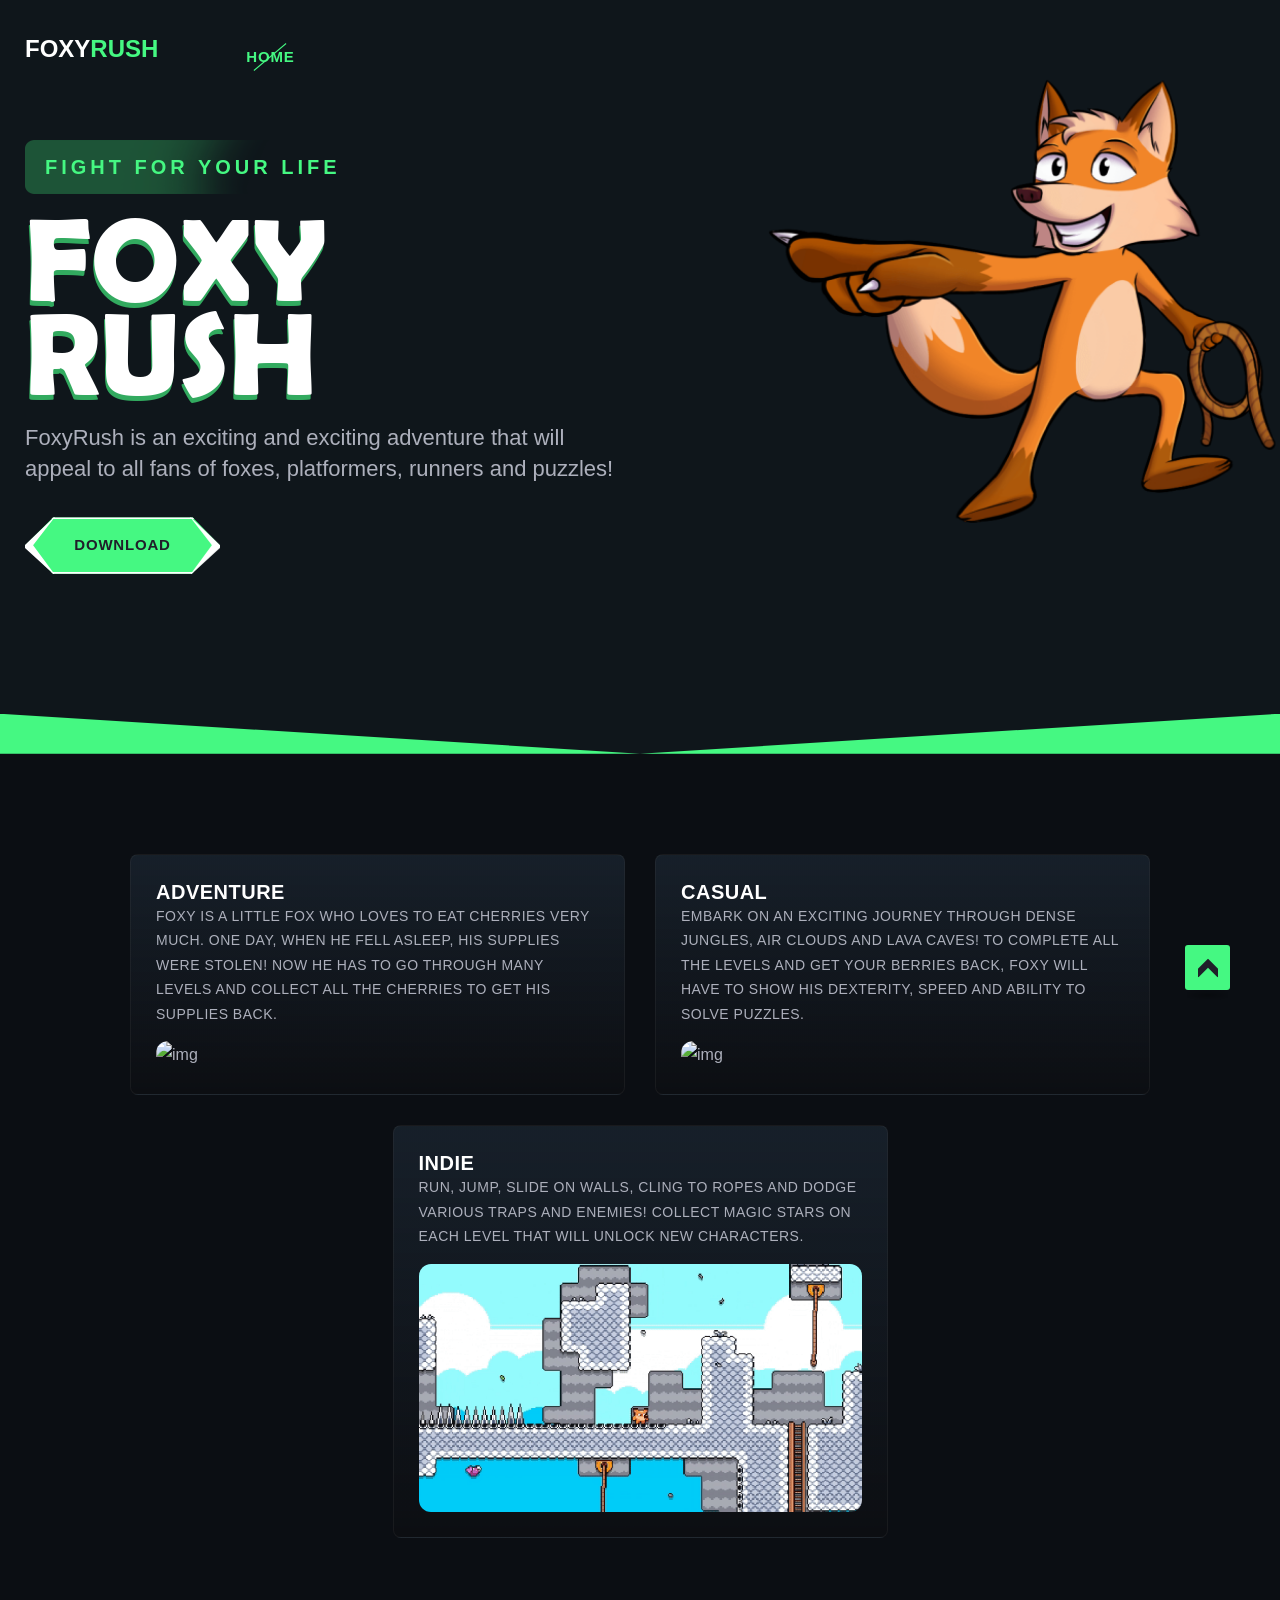
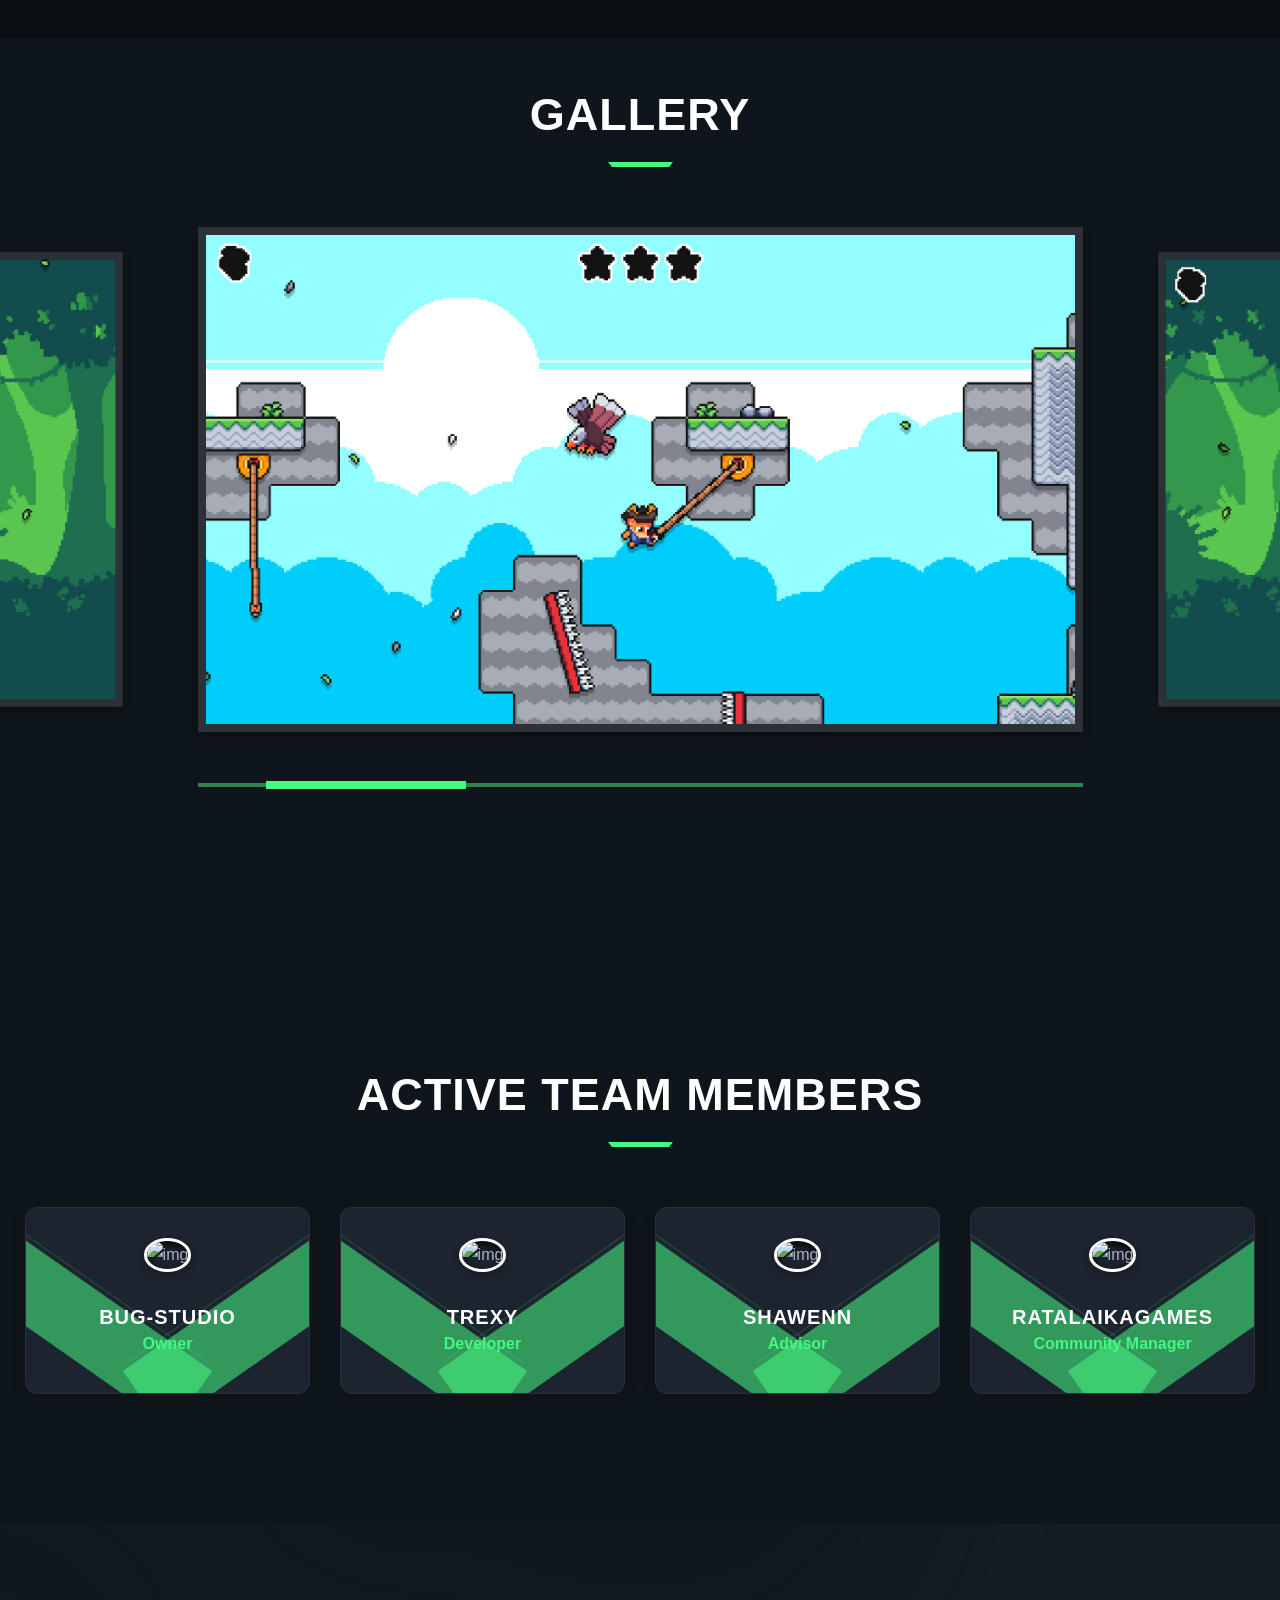
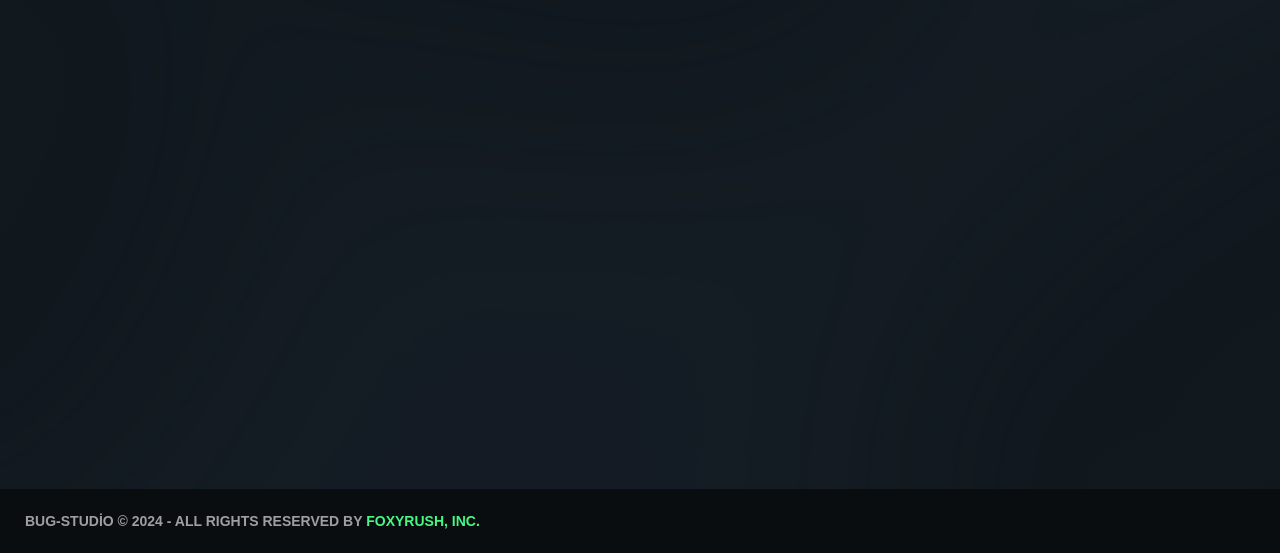
==== commit 20800315: "Update index.htm" ====
--- a/index.htm
+++ b/index.htm
@@ -60,7 +60,7 @@
 
 </p>
                                     <div class="slider__btn wow fadeInUp" data-wow-delay="1.2s" style="visibility: visible; animation-delay: 1.2s; animation-name: fadeInUp;">
-                                        <a href="https://www.dropbox.com/scl/fi/qq8c62i43mkkohhttd3g2/FoxyRush.zip?rlkey=1sudr10op1og9w5wxj9kq6hsp&st=hmnsudft&dl=1" class="tg-btn-1" target="_blank">
+                                        <a href="https://www.dropbox.com/scl/fi/qq8c62i43mkkohhttd3g2/FoxyRush.zip?rlkey=1sudr10op1og9w5wxj9kq6hsp&st=937bwuvr&dl=1" class="tg-btn-1" target="_blank">
                                             <span>Download</span>
                                         </a>
                                     </div>
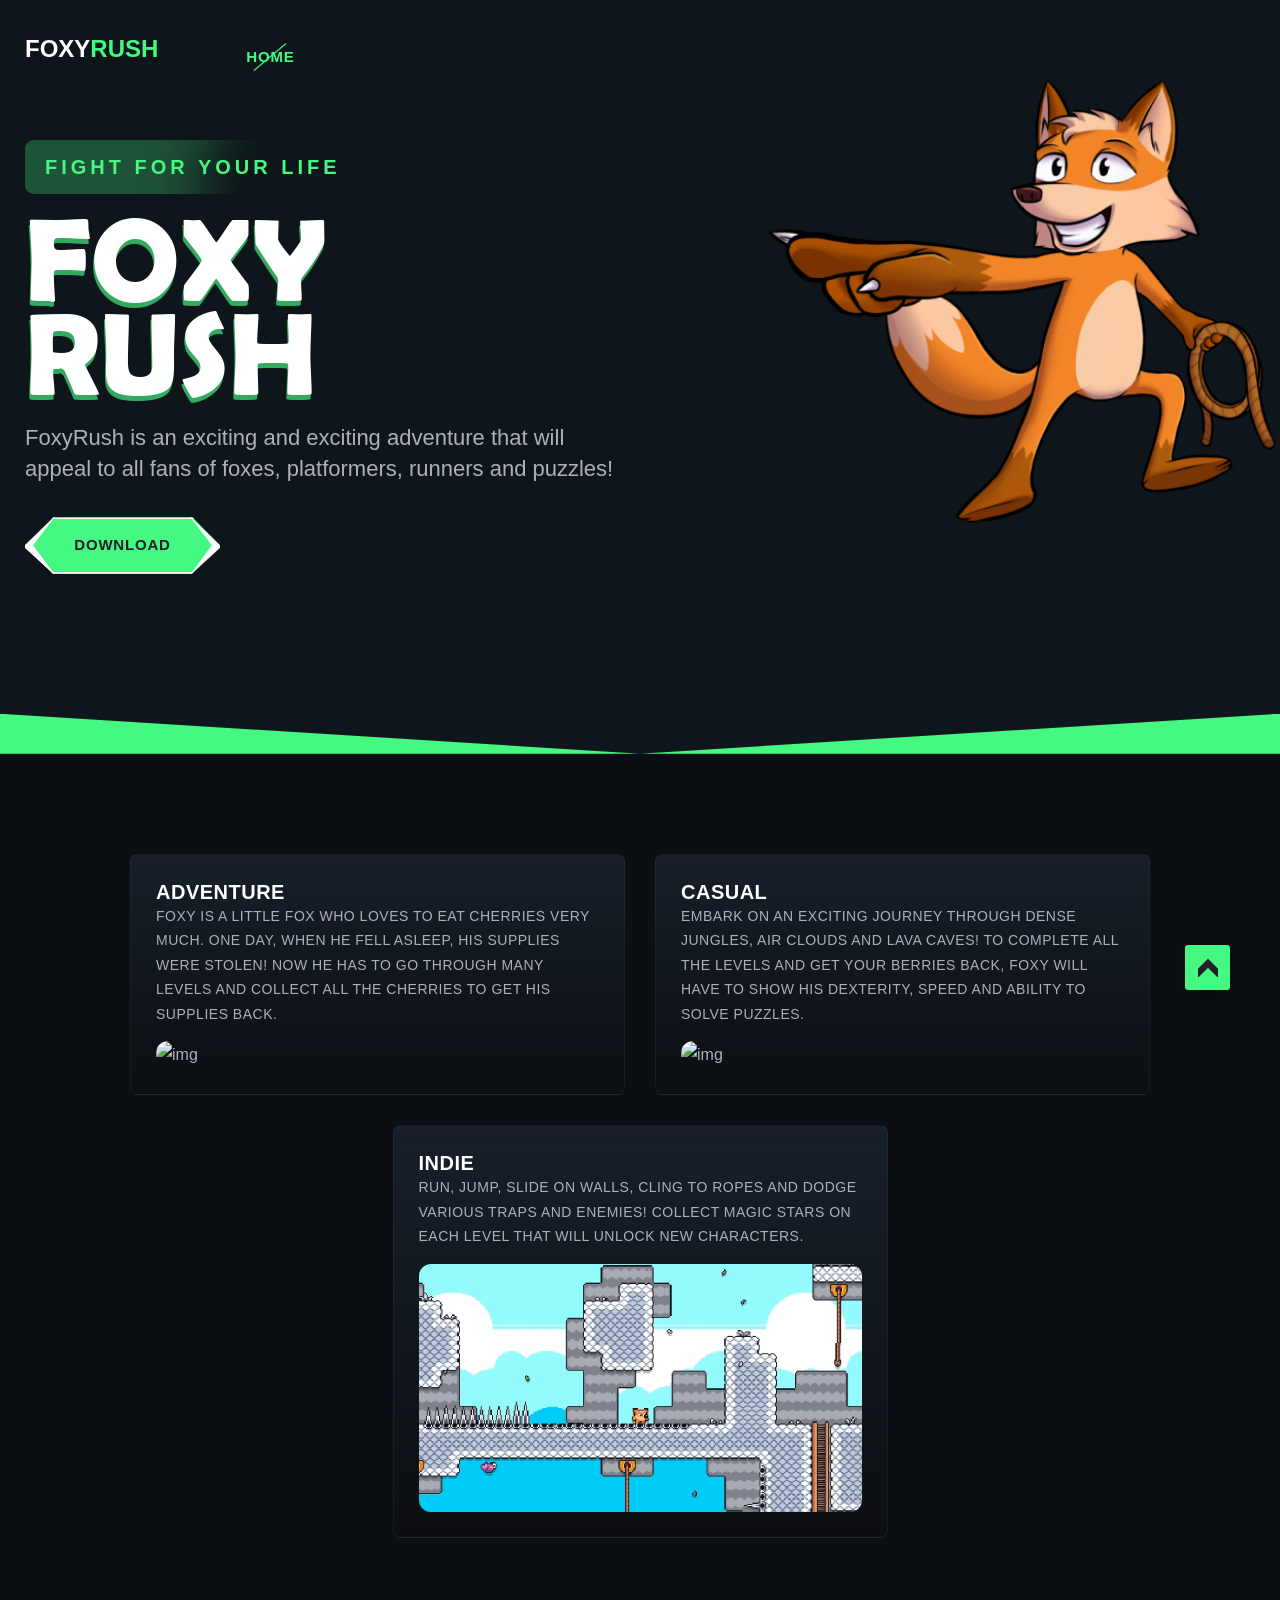
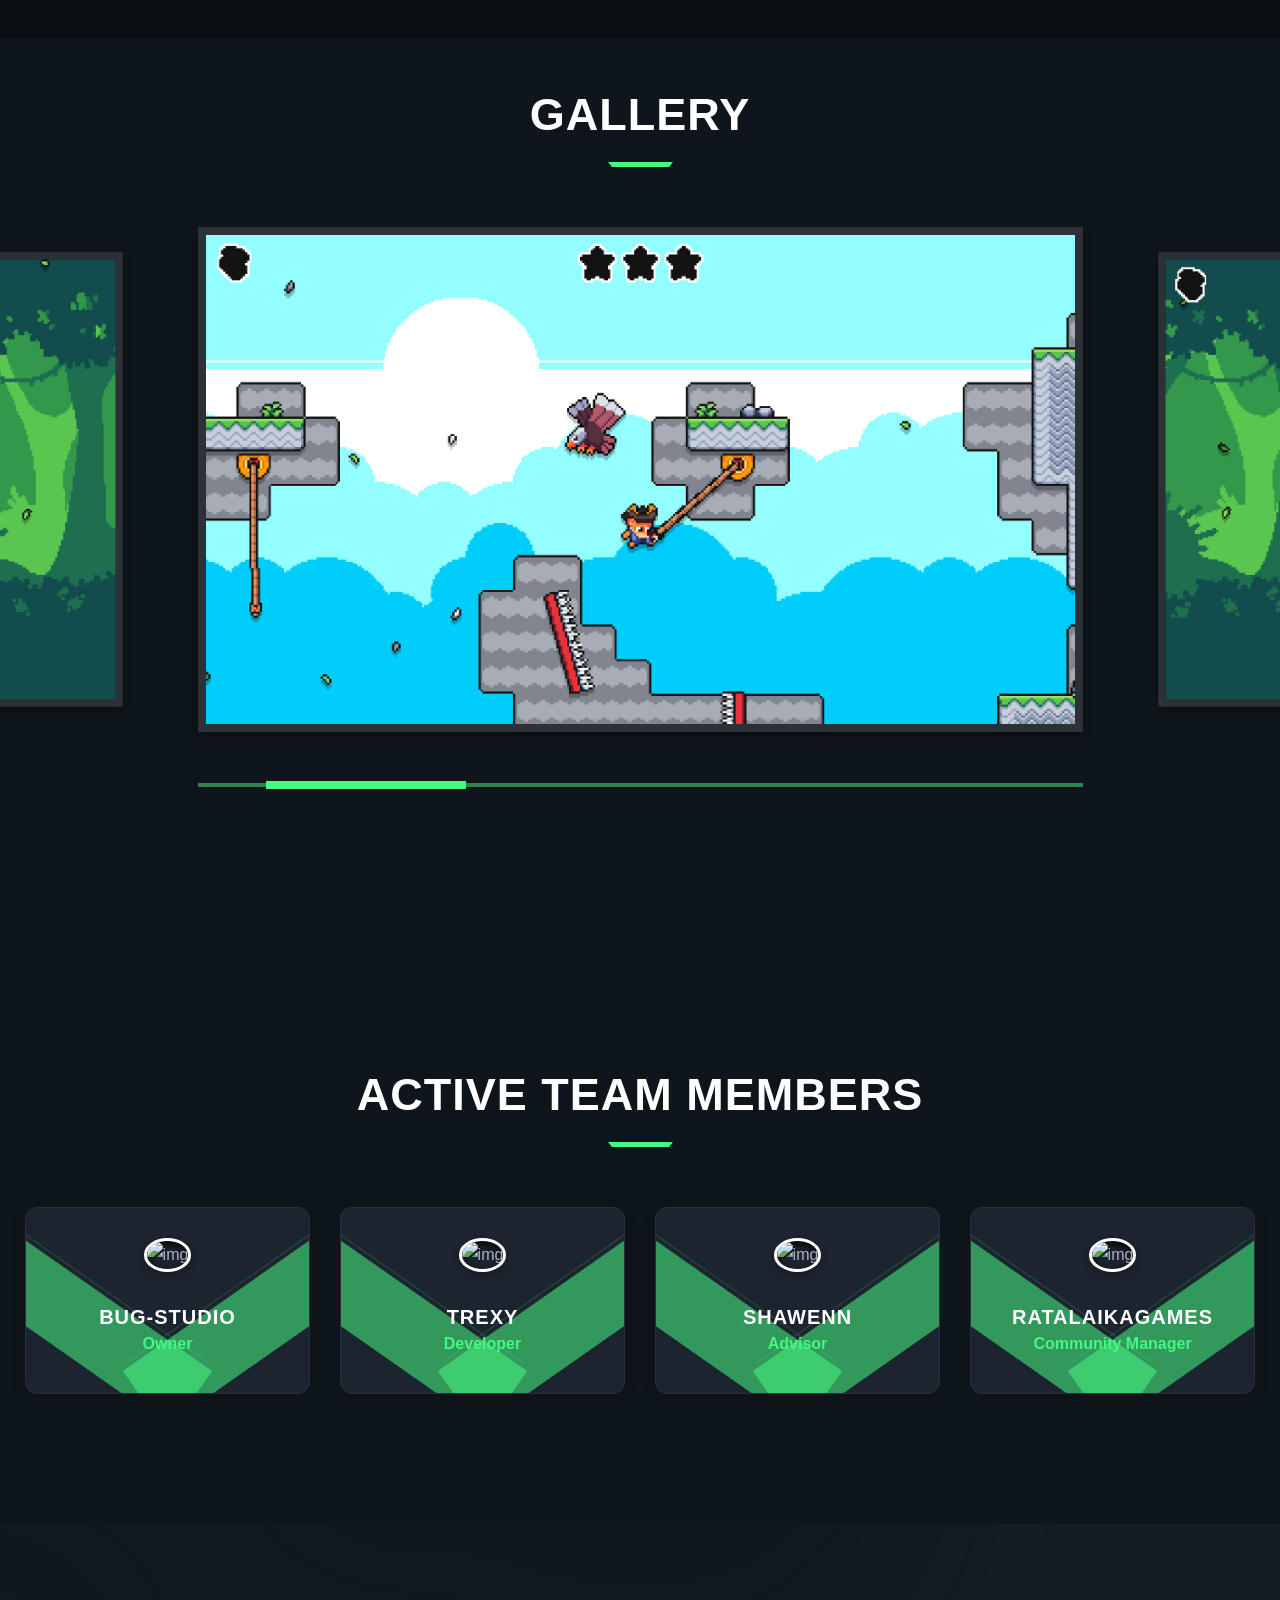
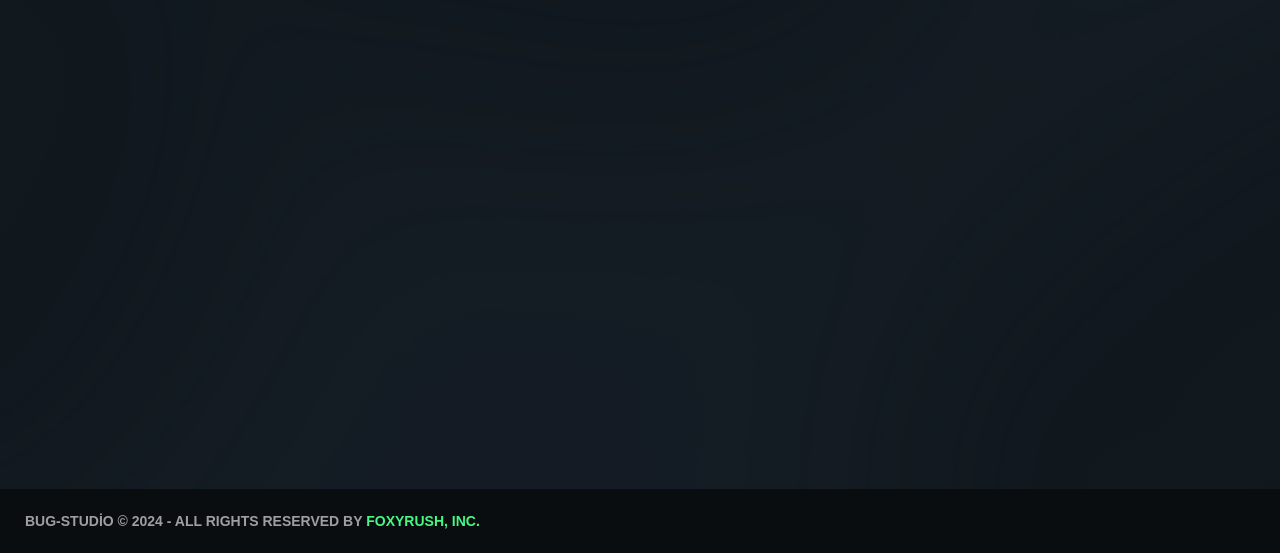
==== commit 6eaae7db: "Update index.htm" ====
--- a/index.htm
+++ b/index.htm
@@ -6,12 +6,28 @@
     <link rel="stylesheet" href="css/plugins.css">
     <link rel="stylesheet" href="css/main.css">
 
+<head>
     <meta charset="UTF-8">
     <meta name="viewport" content="width=device-width, initial-scale=1.0">
-    <meta property="og:title" content="FoxyRush">
-    <meta property="og:description" content="FoxyRush is an exciting and exciting adventure that will appeal to all fans of foxes, platformers, runners and puzzles!">
-    <meta property="og:image" content="https://cdn.cloudflare.steamstatic.com/steam/apps/2851270/header.jpg?t=1712300915">
+    <title>ISO-CORE - 2D Isometric Pixel Art Survival Game</title>
     
+    <meta name="description" content="Explore the procedurally generated 2D isometric pixel world of ISO-CORE. Build, craft, fight mobs, and expand your world. Play ISO-CORE Beta now!">
+    <meta name="keywords" content="ISO-CORE, ISO-CORE Game, ISO-CORE Beta, isometric pixel art, survival game, procedurally generated, crafting game">
+    
+    <meta property="og:title" content="ISO-CORE - 2D Isometric Pixel Art Game">
+    <meta property="og:description" content="Explore, build, and fight in the world of ISO-CORE. A procedurally generated 2D isometric pixel art game. Join the beta now!">
+    <meta property="og:image" content="https://cdn.cloudflare.steamstatic.com/steam/apps/2983860/header.jpg?t=1712300915">
+    <meta property="og:url" content="https://yourwebsite.com">
+    <meta property="og:type" content="website">
+    
+    <meta name="twitter:card" content="summary_large_image">
+    <meta name="twitter:title" content="ISO-CORE - Explore, Build, Fight!">
+    <meta name="twitter:description" content="Join the ISO-CORE Beta! A procedurally generated 2D isometric pixel world. Build your base, craft, and explore.">
+    <meta name="twitter:image" content="https://cdn.cloudflare.steamstatic.com/steam/apps/2983860/header.jpg?t=1712300915">
+    
+    <link rel="canonical" href="http://iso-core.com/">
+</head>
+
 </head>
 
 <body style="">
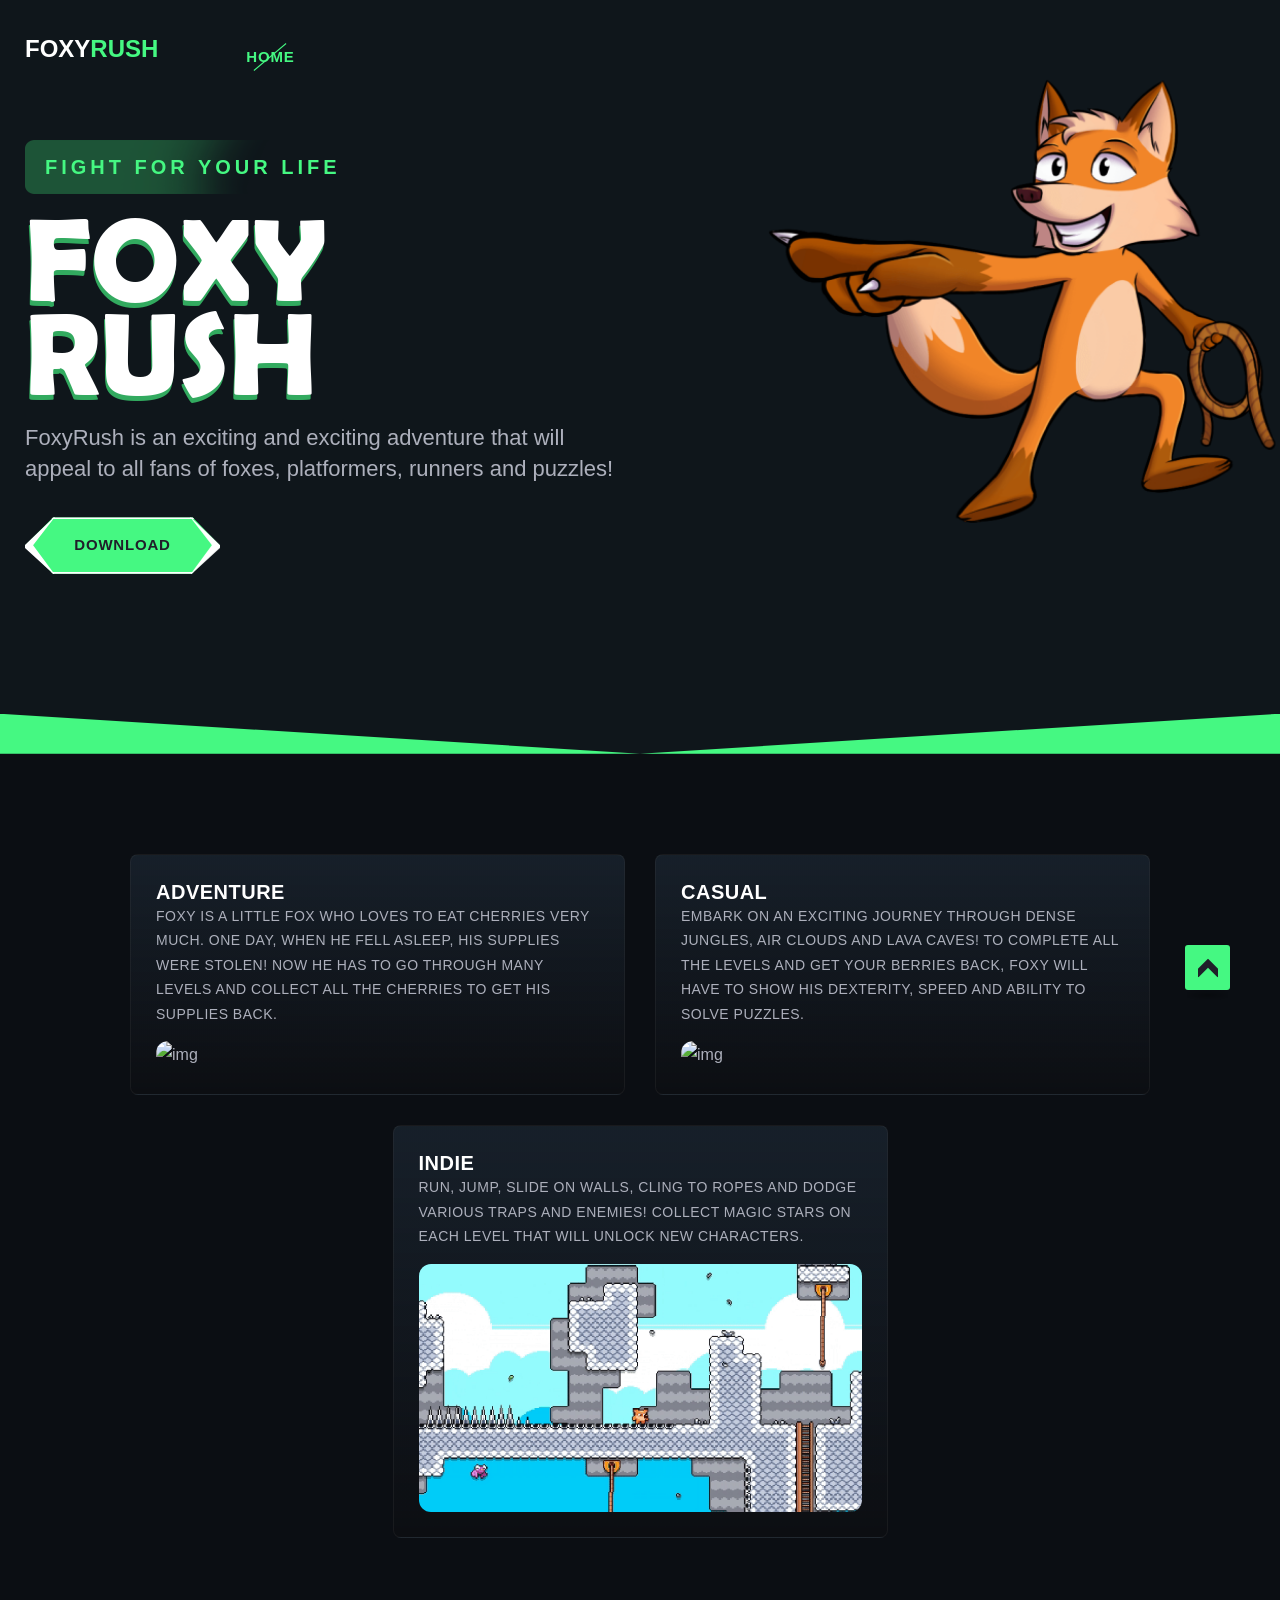
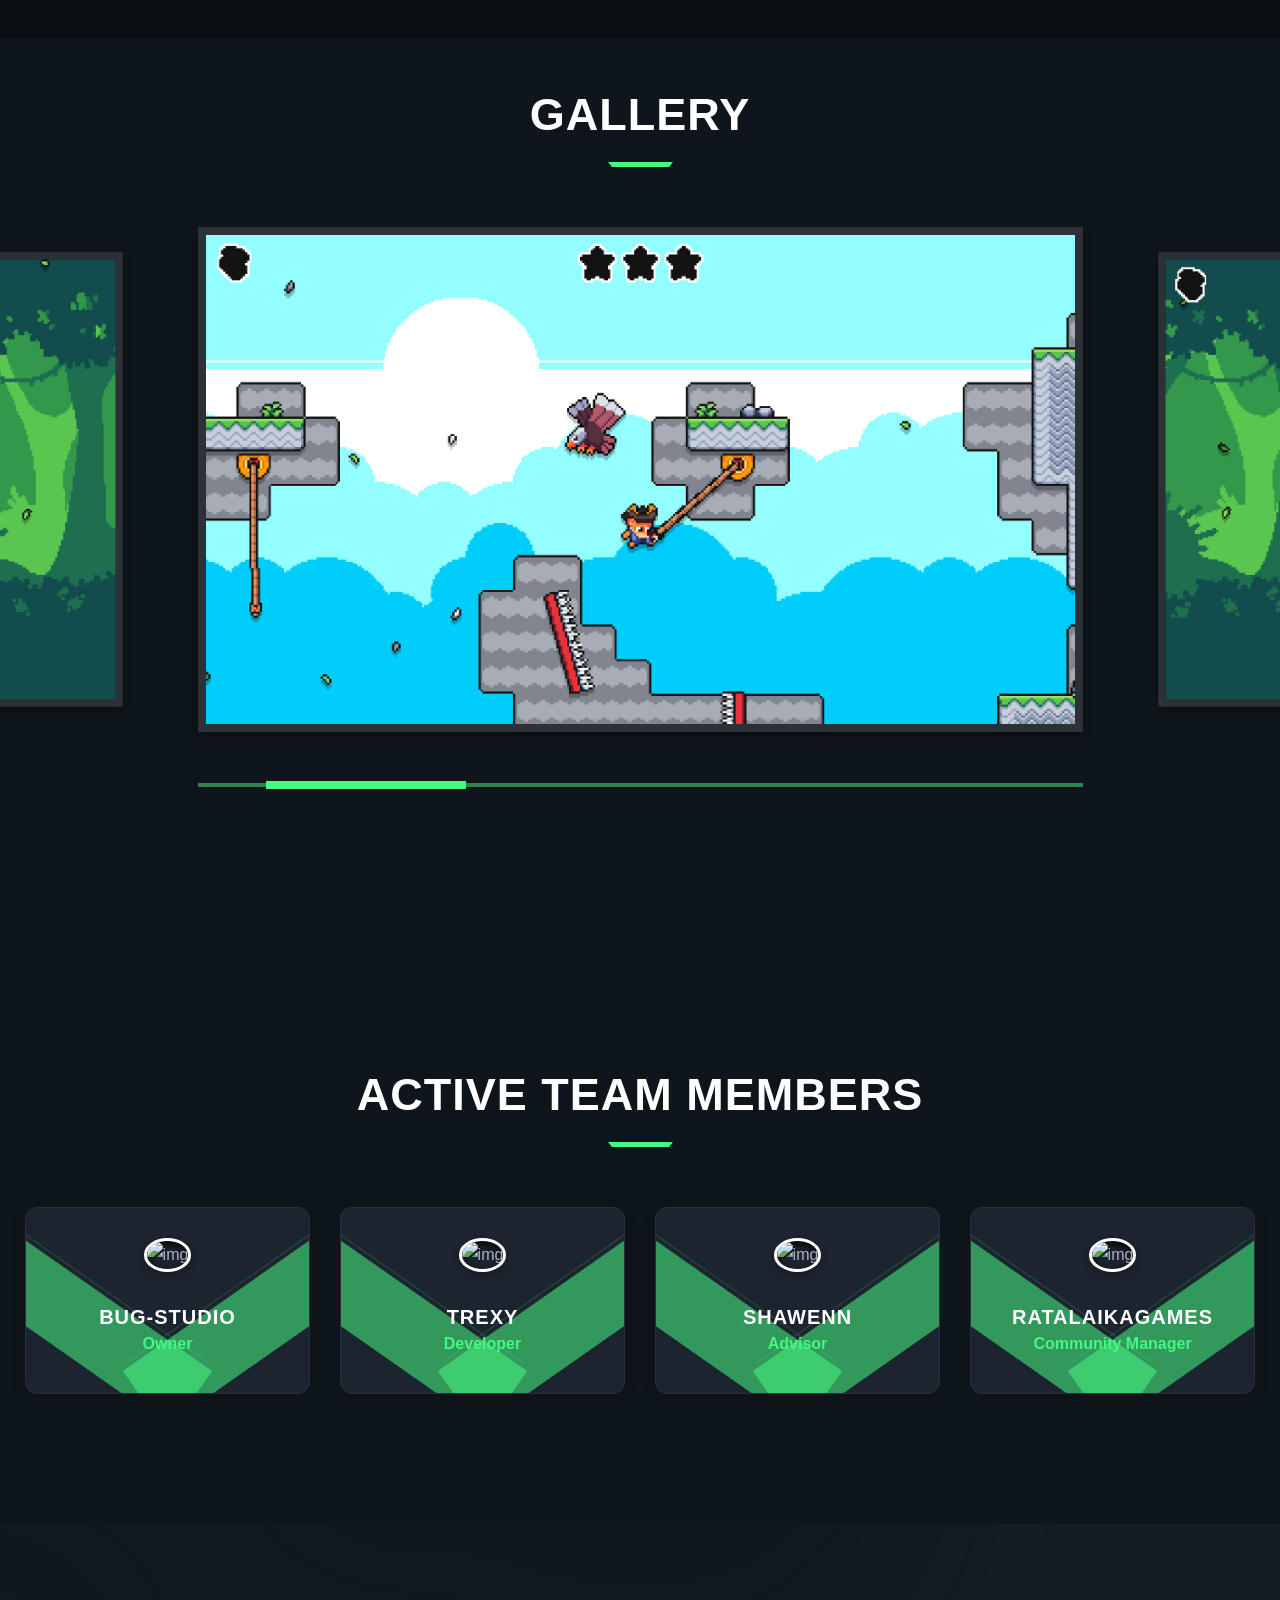
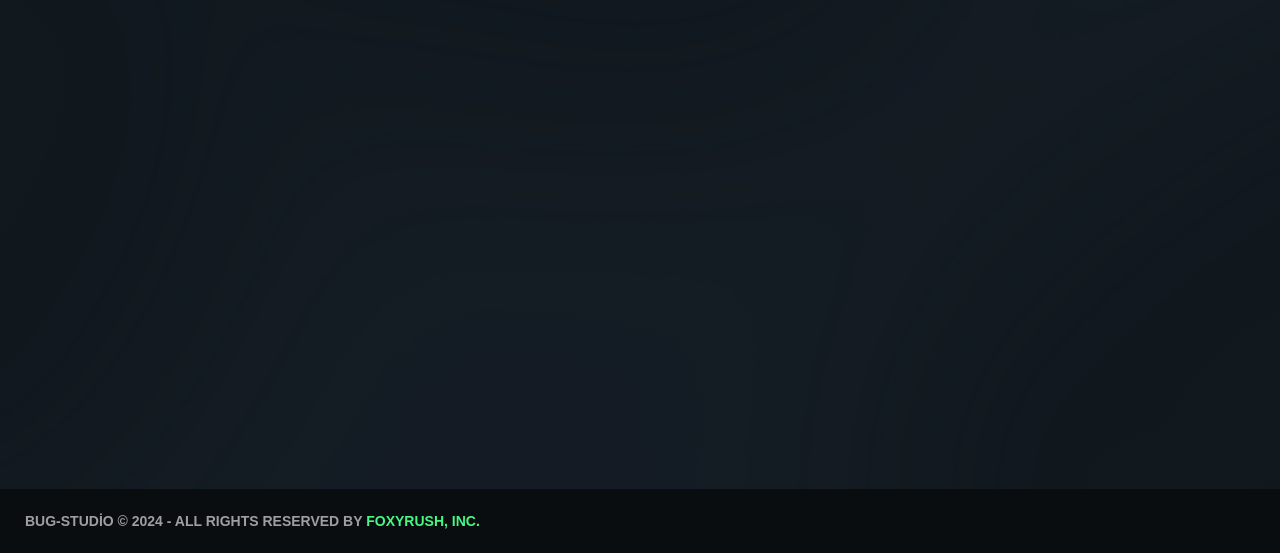
==== commit 025472a5: "Update index.htm" ====
--- a/index.htm
+++ b/index.htm
@@ -6,28 +6,12 @@
     <link rel="stylesheet" href="css/plugins.css">
     <link rel="stylesheet" href="css/main.css">
 
-<head>
     <meta charset="UTF-8">
     <meta name="viewport" content="width=device-width, initial-scale=1.0">
-    <title>ISO-CORE - 2D Isometric Pixel Art Survival Game</title>
+    <meta property="og:title" content="FoxyRush">
+    <meta property="og:description" content="FoxyRush is an exciting and exciting adventure that will appeal to all fans of foxes, platformers, runners and puzzles!">
+    <meta property="og:image" content="https://cdn.cloudflare.steamstatic.com/steam/apps/2851270/header.jpg?t=1712300915">
     
-    <meta name="description" content="Explore the procedurally generated 2D isometric pixel world of ISO-CORE. Build, craft, fight mobs, and expand your world. Play ISO-CORE Beta now!">
-    <meta name="keywords" content="ISO-CORE, ISO-CORE Game, ISO-CORE Beta, isometric pixel art, survival game, procedurally generated, crafting game">
-    
-    <meta property="og:title" content="ISO-CORE - 2D Isometric Pixel Art Game">
-    <meta property="og:description" content="Explore, build, and fight in the world of ISO-CORE. A procedurally generated 2D isometric pixel art game. Join the beta now!">
-    <meta property="og:image" content="https://cdn.cloudflare.steamstatic.com/steam/apps/2983860/header.jpg?t=1712300915">
-    <meta property="og:url" content="https://yourwebsite.com">
-    <meta property="og:type" content="website">
-    
-    <meta name="twitter:card" content="summary_large_image">
-    <meta name="twitter:title" content="ISO-CORE - Explore, Build, Fight!">
-    <meta name="twitter:description" content="Join the ISO-CORE Beta! A procedurally generated 2D isometric pixel world. Build your base, craft, and explore.">
-    <meta name="twitter:image" content="https://cdn.cloudflare.steamstatic.com/steam/apps/2983860/header.jpg?t=1712300915">
-    
-    <link rel="canonical" href="http://iso-core.com/">
-</head>
-
 </head>
 
 <body style="">
@@ -58,7 +42,7 @@
                     </div>
                 </div>
             </div>
-        </div>
+        
     </header>
     <main class="main--area">
         <section class="slider__area slider__bg" data-background="assets/img/slider/slider_bg.html" style="background-image: url(&quot;assets/img/slider/slider_bg.html&quot;);">
@@ -76,7 +60,7 @@
 
 </p>
                                     <div class="slider__btn wow fadeInUp" data-wow-delay="1.2s" style="visibility: visible; animation-delay: 1.2s; animation-name: fadeInUp;">
-                                        <a href="https://www.dropbox.com/scl/fi/qq8c62i43mkkohhttd3g2/FoxyRush.zip?rlkey=1sudr10op1og9w5wxj9kq6hsp&st=937bwuvr&dl=1" class="tg-btn-1" target="_blank">
+                                        <a href="https://www.dropbox.com/scl/fi/qq8c62i43mkkohhttd3g2/FoxyRush.zip?rlkey=1sudr10op1og9w5wxj9kq6hsp&amp;st=937bwuvr&amp;dl=1" class="tg-btn-1" target="_blank">
                                             <span>Download</span>
                                         </a>
                                     </div>
@@ -146,28 +130,28 @@
                         <div class="row justify-content-center">
                             <div class="col-xl-9 col-lg-10 col-md-11">
                                 <div class="swiper-container gallery-active swiper-slider-0 swiper-container-initialized swiper-container-horizontal swiper-container-pointer-events">
-                                    <div class="swiper-wrapper" id="swiper-wrapper-47f91959cf2d77ab" aria-live="polite" style="transition-duration: 0ms; transform: translate3d(-4580px, 0px, 0px);"><div class="swiper-slide swiper-slide-duplicate" data-swiper-slide-index="9" style="width: 915px; margin-right: 1px;" role="group" aria-label="1 / 12">
+                                    <div class="swiper-wrapper" id="swiper-wrapper-47f91959cf2d77ab" aria-live="polite" style="transition-duration: 0ms; transform: translate3d(-916px, 0px, 0px);"><div class="swiper-slide swiper-slide-duplicate swiper-slide-prev" data-swiper-slide-index="8" style="width: 915px; margin-right: 1px;" role="group" aria-label="1 / 11">
                                             <div class="gallery__item">
                                                 <div class="gallery__thumb">
                                                     <img src="steam/apps/2851270/ss_8ac51c24f567abd17f5d81220e3e57d7510bee95.1920x1080.jpg?t=1712300915" alt="img">
                                                 </div>
                                             </div>
                                         </div>
-                                        <div class="swiper-slide" data-swiper-slide-index="0" style="width: 915px; margin-right: 1px;" role="group" aria-label="2 / 12">
+                                        <div class="swiper-slide swiper-slide-active" data-swiper-slide-index="0" style="width: 915px; margin-right: 1px;" role="group" aria-label="2 / 11">
                                             <div class="gallery__item">
                                                 <div class="gallery__thumb">
                                                     <img src="steam/apps/2851270/ss_79cd48c9bcbc1d28407cd67298d58756e9e75d7f.1920x1080.jpg?t=1712300915" alt="img">
                                                 </div>
                                             </div>
                                         </div>
-                                        <div class="swiper-slide" data-swiper-slide-index="1" style="width: 915px; margin-right: 1px;" role="group" aria-label="3 / 12">
+                                        <div class="swiper-slide swiper-slide-next" data-swiper-slide-index="1" style="width: 915px; margin-right: 1px;" role="group" aria-label="3 / 11">
                                             <div class="gallery__item">
                                                 <div class="gallery__thumb">
                                                     <img src="steam/apps/2851270/ss_8ac51c24f567abd17f5d81220e3e57d7510bee95.1920x1080.jpg?t=1712300915" alt="img">
                                                 </div>
                                             </div>
                                         </div>
-                                        <div class="swiper-slide" data-swiper-slide-index="2" style="width: 915px; margin-right: 1px;" role="group" aria-label="4 / 12">
+                                        <div class="swiper-slide" data-swiper-slide-index="2" style="width: 915px; margin-right: 1px;" role="group" aria-label="4 / 11">
                                             <div class="gallery__item">
                                                 <div class="gallery__thumb">
                                                     <img src="steam/apps/2851270/ss_e84affe85a7960bfc48658925fef8a8fe94b2b2a.1920x1080.jpg?t=1712300915" alt="img">
@@ -175,57 +159,57 @@
                                             </div>
                                         </div>
                                         
-                                        <div class="swiper-slide swiper-slide-prev" data-swiper-slide-index="4" style="width: 915px; margin-right: 1px;" role="group" aria-label="6 / 12">
+                                        <div class="swiper-slide" data-swiper-slide-index="3" style="width: 915px; margin-right: 1px;" role="group" aria-label="5 / 11">
                                             <div class="gallery__item">
                                                 <div class="gallery__thumb">
                                                     <img src="steam/apps/2851270/ss_9a96f7ea6650eb5ba7aecf56978e04d70429690d.1920x1080.jpg?t=1712300915" alt="img">
                                                 </div>
                                             </div>
                                         </div>
-                                        <div class="swiper-slide swiper-slide-active" data-swiper-slide-index="5" style="width: 915px; margin-right: 1px;" role="group" aria-label="7 / 12">
+                                        <div class="swiper-slide" data-swiper-slide-index="4" style="width: 915px; margin-right: 1px;" role="group" aria-label="6 / 11">
                                             <div class="gallery__item">
                                                 <div class="gallery__thumb">
                                                     <img src="steam/apps/2851270/ss_a9eb81c376650af88b7c65d401008155285ded44.1920x1080.jpg?t=1712300915" alt="img">
                                                 </div>
                                             </div>
                                         </div>
-                                        <div class="swiper-slide swiper-slide-next" data-swiper-slide-index="6" style="width: 915px; margin-right: 1px;" role="group" aria-label="8 / 12">
+                                        <div class="swiper-slide" data-swiper-slide-index="5" style="width: 915px; margin-right: 1px;" role="group" aria-label="7 / 11">
                                             <div class="gallery__item">
                                                 <div class="gallery__thumb">
                                                     <img src="steam/apps/2851270/ss_b315053552e55c35268d1ff6739d4f79695cc6ad.1920x1080.jpg?t=1712300915" alt="img">
                                                 </div>
                                             </div>
                                         </div>
-                                        <div class="swiper-slide" data-swiper-slide-index="7" style="width: 915px; margin-right: 1px;" role="group" aria-label="9 / 12">
+                                        <div class="swiper-slide" data-swiper-slide-index="6" style="width: 915px; margin-right: 1px;" role="group" aria-label="8 / 11">
                                             <div class="gallery__item">
                                                 <div class="gallery__thumb">
                                                     <img src="steam/apps/2851270/ss_31748b462df11de10f1e06e5ad555add6b8aef7b.1920x1080.jpg?t=1712300915" alt="img">
                                                 </div>
                                             </div>
                                         </div>
-                                        <div class="swiper-slide" data-swiper-slide-index="8" style="width: 915px; margin-right: 1px;" role="group" aria-label="10 / 12">
+                                        <div class="swiper-slide" data-swiper-slide-index="7" style="width: 915px; margin-right: 1px;" role="group" aria-label="9 / 11">
                                             <div class="gallery__item">
                                                 <div class="gallery__thumb">
                                                     <img src="steam/apps/2851270/ss_79cd48c9bcbc1d28407cd67298d58756e9e75d7f.1920x1080.jpg?t=1712300915" alt="img">
                                                 </div>
                                             </div>
                                         </div>
-                                        <div class="swiper-slide" data-swiper-slide-index="9" style="width: 915px; margin-right: 1px;" role="group" aria-label="11 / 12">
+                                        <div class="swiper-slide swiper-slide-duplicate-prev" data-swiper-slide-index="8" style="width: 915px; margin-right: 1px;" role="group" aria-label="10 / 11">
                                             <div class="gallery__item">
                                                 <div class="gallery__thumb">
                                                     <img src="steam/apps/2851270/ss_8ac51c24f567abd17f5d81220e3e57d7510bee95.1920x1080.jpg?t=1712300915" alt="img">
                                                 </div>
                                             </div>
                                         </div>
-                                    <div class="swiper-slide swiper-slide-duplicate" data-swiper-slide-index="0" style="width: 915px; margin-right: 1px;" role="group" aria-label="12 / 12">
+                                    <div class="swiper-slide swiper-slide-duplicate swiper-slide-duplicate-active" data-swiper-slide-index="0" style="width: 915px; margin-right: 1px;" role="group" aria-label="11 / 11">
                                             <div class="gallery__item">
                                                 <div class="gallery__thumb">
                                                     <img src="steam/apps/2851270/ss_79cd48c9bcbc1d28407cd67298d58756e9e75d7f.1920x1080.jpg?t=1712300915" alt="img">
                                                 </div>
                                             </div>
                                         </div></div>
-                                    <div class="swiper-scrollbar" style="transition-duration: 0ms;"><div class="swiper-scrollbar-drag" style="transition-duration: 0ms; transform: translate3d(342.5px, 0px, 0px); width: 200px;"></div></div>
-                                <span class="swiper-notification" aria-live="assertive" aria-atomic="true"></span><span class="swiper-notification" aria-live="assertive" aria-atomic="true"></span><span class="swiper-notification" aria-live="assertive" aria-atomic="true"></span><span class="swiper-notification" aria-live="assertive" aria-atomic="true"></span></div>
+                                    <div class="swiper-scrollbar" style="transition-duration: 0ms;"><div class="swiper-scrollbar-drag" style="transition-duration: 0ms; transform: translate3d(68.5px, 0px, 0px); width: 200px;"></div></div>
+                                <span class="swiper-notification" aria-live="assertive" aria-atomic="true"></span><span class="swiper-notification" aria-live="assertive" aria-atomic="true"></span><span class="swiper-notification" aria-live="assertive" aria-atomic="true"></span><span class="swiper-notification" aria-live="assertive" aria-atomic="true"></span><span class="swiper-notification" aria-live="assertive" aria-atomic="true"></span></div>
                             </div>
                         </div>
                     </div>
@@ -299,7 +283,7 @@
                     </div>
                 </div>
             </div>
-        <div id="jarallax-container-0" style="position: absolute; top: 0px; left: 0px; width: 100%; height: 100%; overflow: hidden; z-index: -100; clip-path: polygon(0px 0px, 100% 0px, 100% 100%, 0px 100%);"><div style="background-position: 50% 50%; background-size: cover; background-repeat: no-repeat; background-image: url(&quot;file:///C:/Benim%20Web%20Sitem/https___sonicglyder.com_/sonicglyder.com/assets/img/gallery/gallery01.html&quot;); position: absolute; top: 0px; left: 0px; width: 1661px; height: 883.4px; overflow: hidden; pointer-events: none; transform-style: preserve-3d; backface-visibility: hidden; margin-top: 39.8px; transform: translate3d(0px, -798.862px, 0px);"></div></div><div id="jarallax-container-0" style="position: absolute; top: 0px; left: 0px; width: 100%; height: 100%; overflow: hidden; z-index: -100; clip-path: polygon(0px 0px, 100% 0px, 100% 100%, 0px 100%);"><div style="background-position: 50% 50%; background-size: cover; background-repeat: no-repeat; background-image: url(&quot;file:///C:/Benim%20Web%20Sitem/https___sonicglyder.com_/sonicglyder.com/assets/img/gallery/gallery01.html&quot;); position: absolute; top: 0px; left: 0px; width: 1366px; height: 883.4px; overflow: hidden; pointer-events: none; transform-style: preserve-3d; backface-visibility: hidden; margin-top: 39.8px; transform: translate3d(0px, -96.3px, 0px);"></div></div><div id="jarallax-container-0" style="position: absolute; top: 0px; left: 0px; width: 100%; height: 100%; overflow: hidden; z-index: -100; clip-path: polygon(0px 0px, 100% 0px, 100% 100%, 0px 100%);"><div style="background-position: 50% 50%; background-size: cover; background-repeat: no-repeat; background-image: url(&quot;file:///C:/Benim%20Web%20Sitem/https___sonicglyder.com_/sonicglyder.com/assets/img/gallery/gallery01.html&quot;); position: absolute; top: 0px; left: 0px; width: 1366px; height: 883.4px; overflow: hidden; pointer-events: none; transform-style: preserve-3d; backface-visibility: hidden; margin-top: 39.8px; transform: translate3d(0px, -96.3px, 0px);"></div></div><div id="jarallax-container-0" style="position: absolute; top: 0px; left: 0px; width: 100%; height: 100%; overflow: hidden; z-index: -100; clip-path: polygon(0px 0px, 100% 0px, 100% 100%, 0px 100%);"><div style="background-position: 50% 50%; background-size: cover; background-repeat: no-repeat; background-image: url(&quot;assets/img/gallery/gallery01.html&quot;); position: absolute; top: 0px; left: 0px; width: 1366px; height: 883.4px; overflow: hidden; pointer-events: none; transform-style: preserve-3d; backface-visibility: hidden; margin-top: 39.8px; transform: translate3d(0px, -2647.15px, 0px);"></div></div></section>
+        <div id="jarallax-container-0" style="position: absolute; top: 0px; left: 0px; width: 100%; height: 100%; overflow: hidden; z-index: -100; clip-path: polygon(0px 0px, 100% 0px, 100% 100%, 0px 100%);"><div style="background-position: 50% 50%; background-size: cover; background-repeat: no-repeat; background-image: url(&quot;file:///C:/Benim%20Web%20Sitem/https___sonicglyder.com_/sonicglyder.com/assets/img/gallery/gallery01.html&quot;); position: absolute; top: 0px; left: 0px; width: 1661px; height: 883.4px; overflow: hidden; pointer-events: none; transform-style: preserve-3d; backface-visibility: hidden; margin-top: 39.8px; transform: translate3d(0px, -798.862px, 0px);"></div></div><div id="jarallax-container-0" style="position: absolute; top: 0px; left: 0px; width: 100%; height: 100%; overflow: hidden; z-index: -100; clip-path: polygon(0px 0px, 100% 0px, 100% 100%, 0px 100%);"><div style="background-position: 50% 50%; background-size: cover; background-repeat: no-repeat; background-image: url(&quot;file:///C:/Benim%20Web%20Sitem/https___sonicglyder.com_/sonicglyder.com/assets/img/gallery/gallery01.html&quot;); position: absolute; top: 0px; left: 0px; width: 1366px; height: 883.4px; overflow: hidden; pointer-events: none; transform-style: preserve-3d; backface-visibility: hidden; margin-top: 39.8px; transform: translate3d(0px, -96.3px, 0px);"></div></div><div id="jarallax-container-0" style="position: absolute; top: 0px; left: 0px; width: 100%; height: 100%; overflow: hidden; z-index: -100; clip-path: polygon(0px 0px, 100% 0px, 100% 100%, 0px 100%);"><div style="background-position: 50% 50%; background-size: cover; background-repeat: no-repeat; background-image: url(&quot;file:///C:/Benim%20Web%20Sitem/https___sonicglyder.com_/sonicglyder.com/assets/img/gallery/gallery01.html&quot;); position: absolute; top: 0px; left: 0px; width: 1366px; height: 883.4px; overflow: hidden; pointer-events: none; transform-style: preserve-3d; backface-visibility: hidden; margin-top: 39.8px; transform: translate3d(0px, -96.3px, 0px);"></div></div><div id="jarallax-container-0" style="position: absolute; top: 0px; left: 0px; width: 100%; height: 100%; overflow: hidden; z-index: -100; clip-path: polygon(0px 0px, 100% 0px, 100% 100%, 0px 100%);"><div style="background-position: 50% 50%; background-size: cover; background-repeat: no-repeat; background-image: url(&quot;assets/img/gallery/gallery01.html&quot;); position: absolute; top: 0px; left: 0px; width: 1366px; height: 883.4px; overflow: hidden; pointer-events: none; transform-style: preserve-3d; backface-visibility: hidden; margin-top: 39.8px; transform: translate3d(0px, -2647.15px, 0px);"></div></div><div id="jarallax-container-0" style="position: absolute; top: 0px; left: 0px; width: 100%; height: 100%; overflow: hidden; z-index: -100; clip-path: polygon(0px 0px, 100% 0px, 100% 100%, 0px 100%);"><div style="background-position: 50% 50%; background-size: cover; background-repeat: no-repeat; background-image: url(&quot;https://foxyrush.com/assets/img/gallery/gallery01.html&quot;); position: absolute; top: 0px; left: 0px; width: 1357px; height: 869px; overflow: hidden; pointer-events: none; transform-style: preserve-3d; backface-visibility: hidden; margin-top: 38px; transform: translate3d(0px, -2645.35px, 0px);"></div></div></section>
     </main>
     <footer class="footer-style-one">
         <div class="copyright__wrap">
@@ -319,10 +303,11 @@
         </div>
     </footer>
     <script src="js/jquery-3.6.0.min.js"></script>
-    <script src="js/plugins.js"></script><div class="cb-cursor" style="transform: translate3d(1362px, 549px, 0px);"><div class="cb-cursor-text"></div></div><div class="cb-cursor" style="transform: translate3d(1361px, 378px, 0px);"><div class="cb-cursor-text"></div></div><div class="cb-cursor" style="transform: translate3d(1350px, 314px, 0px);"><div class="cb-cursor-text"></div></div><div class="cb-cursor" style="transform: translate3d(1296px, 337px, 0px);"><div class="cb-cursor-text"></div></div>
+    <script src="js/plugins.js"></script><div class="cb-cursor" style="transform: translate3d(1350px, 197px, 0px);"><div class="cb-cursor-text"></div></div><div class="cb-cursor" style="transform: translate3d(1362px, 549px, 0px);"><div class="cb-cursor-text"></div></div><div class="cb-cursor" style="transform: translate3d(1361px, 378px, 0px);"><div class="cb-cursor-text"></div></div><div class="cb-cursor" style="transform: translate3d(1350px, 314px, 0px);"><div class="cb-cursor-text"></div></div><div class="cb-cursor" style="transform: translate3d(1296px, 337px, 0px);"><div class="cb-cursor-text"></div></div>
     <script src="js/ajax-form.js"></script>
     <script src="js/main.js"></script>
 
 
 
+
 </body></html>
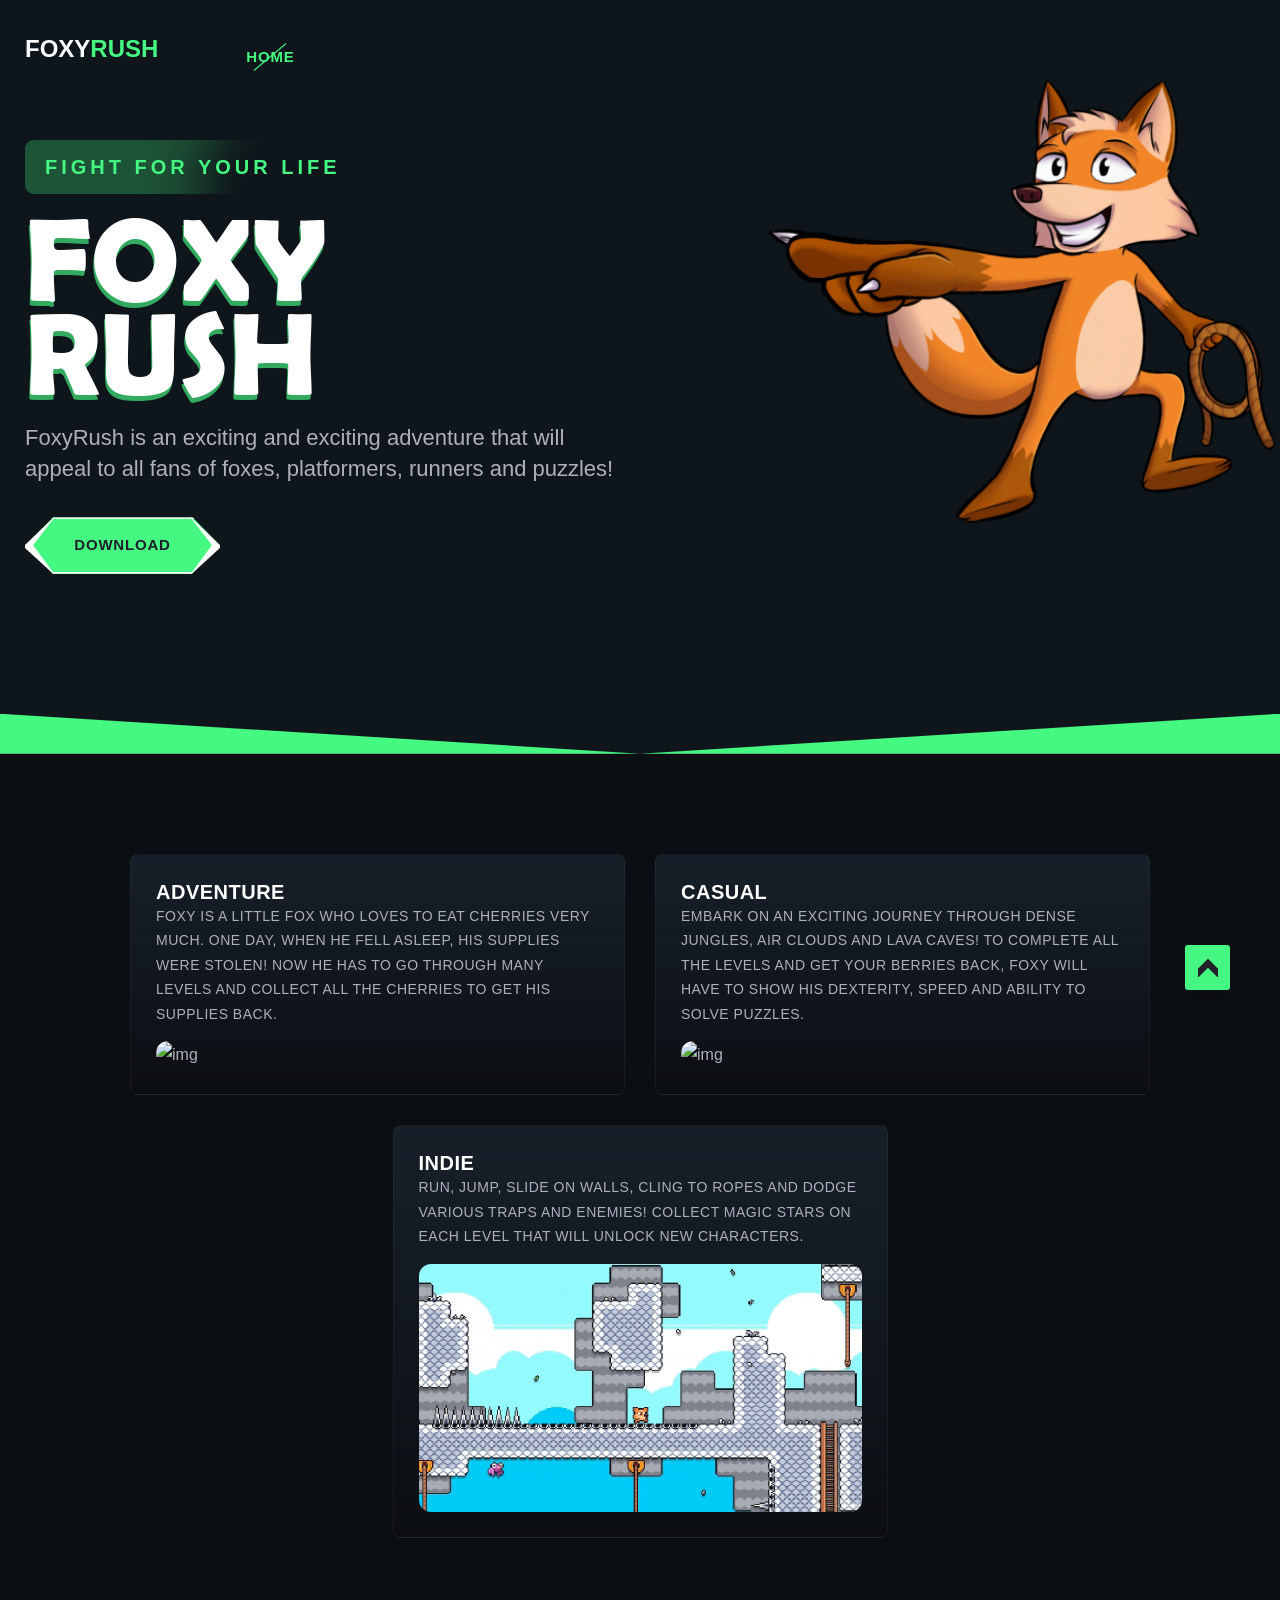
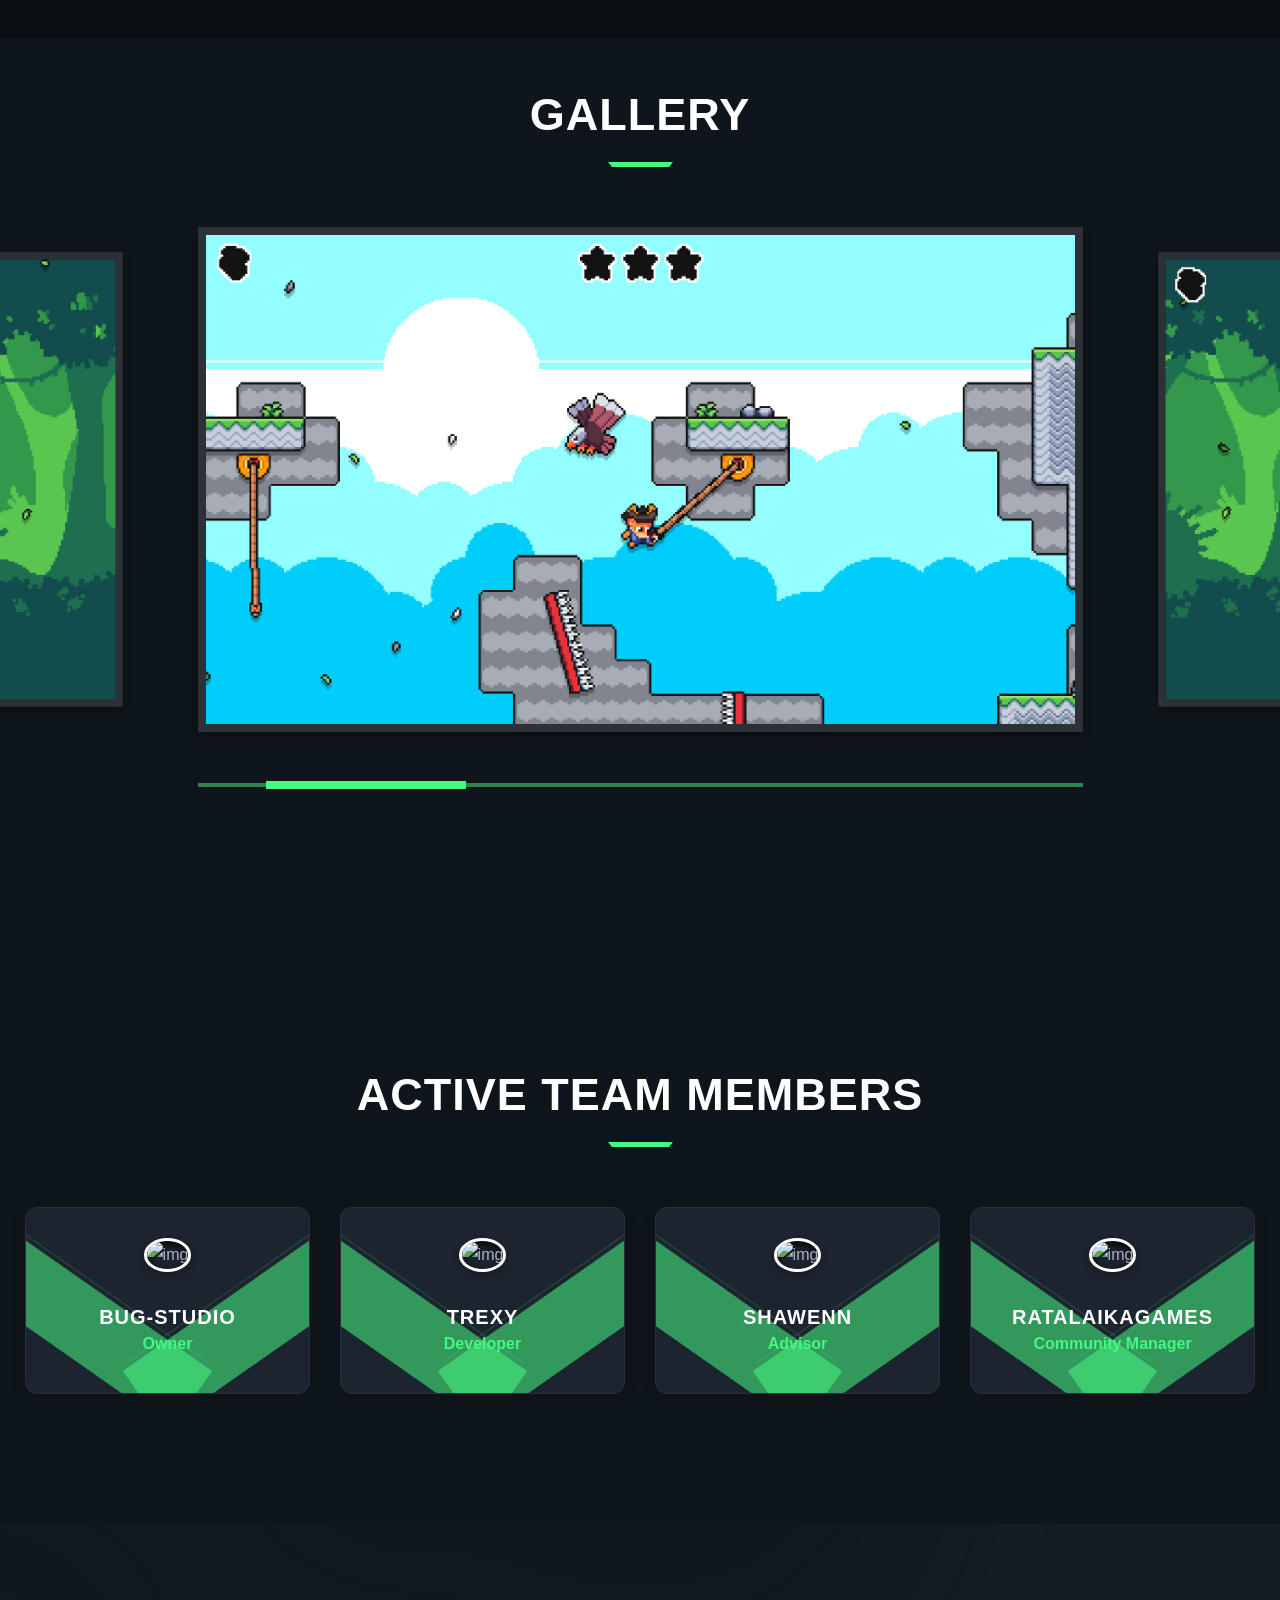
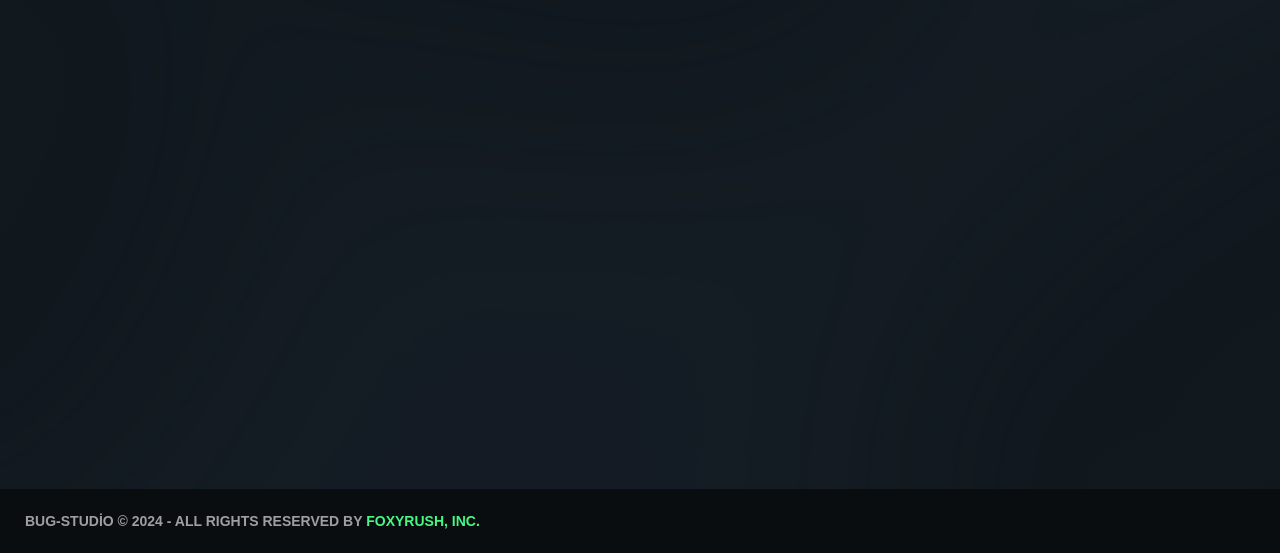
==== commit 8a379b72: "Update index.htm" ====
--- a/index.htm
+++ b/index.htm
@@ -60,7 +60,7 @@
 
 </p>
                                     <div class="slider__btn wow fadeInUp" data-wow-delay="1.2s" style="visibility: visible; animation-delay: 1.2s; animation-name: fadeInUp;">
-                                        <a href="https://www.dropbox.com/scl/fi/qq8c62i43mkkohhttd3g2/FoxyRush.zip?rlkey=1sudr10op1og9w5wxj9kq6hsp&amp;st=937bwuvr&amp;dl=1" class="tg-btn-1" target="_blank">
+                                        <a href="https://www.dropbox.com/scl/fi/qq8c62i43mkkohhttd3g2/FoxyRush.zip?rlkey=1sudr10op1og9w5wxj9kq6hsp&st=la1125g5&dl=1" class="tg-btn-1" target="_blank">
                                             <span>Download</span>
                                         </a>
                                     </div>
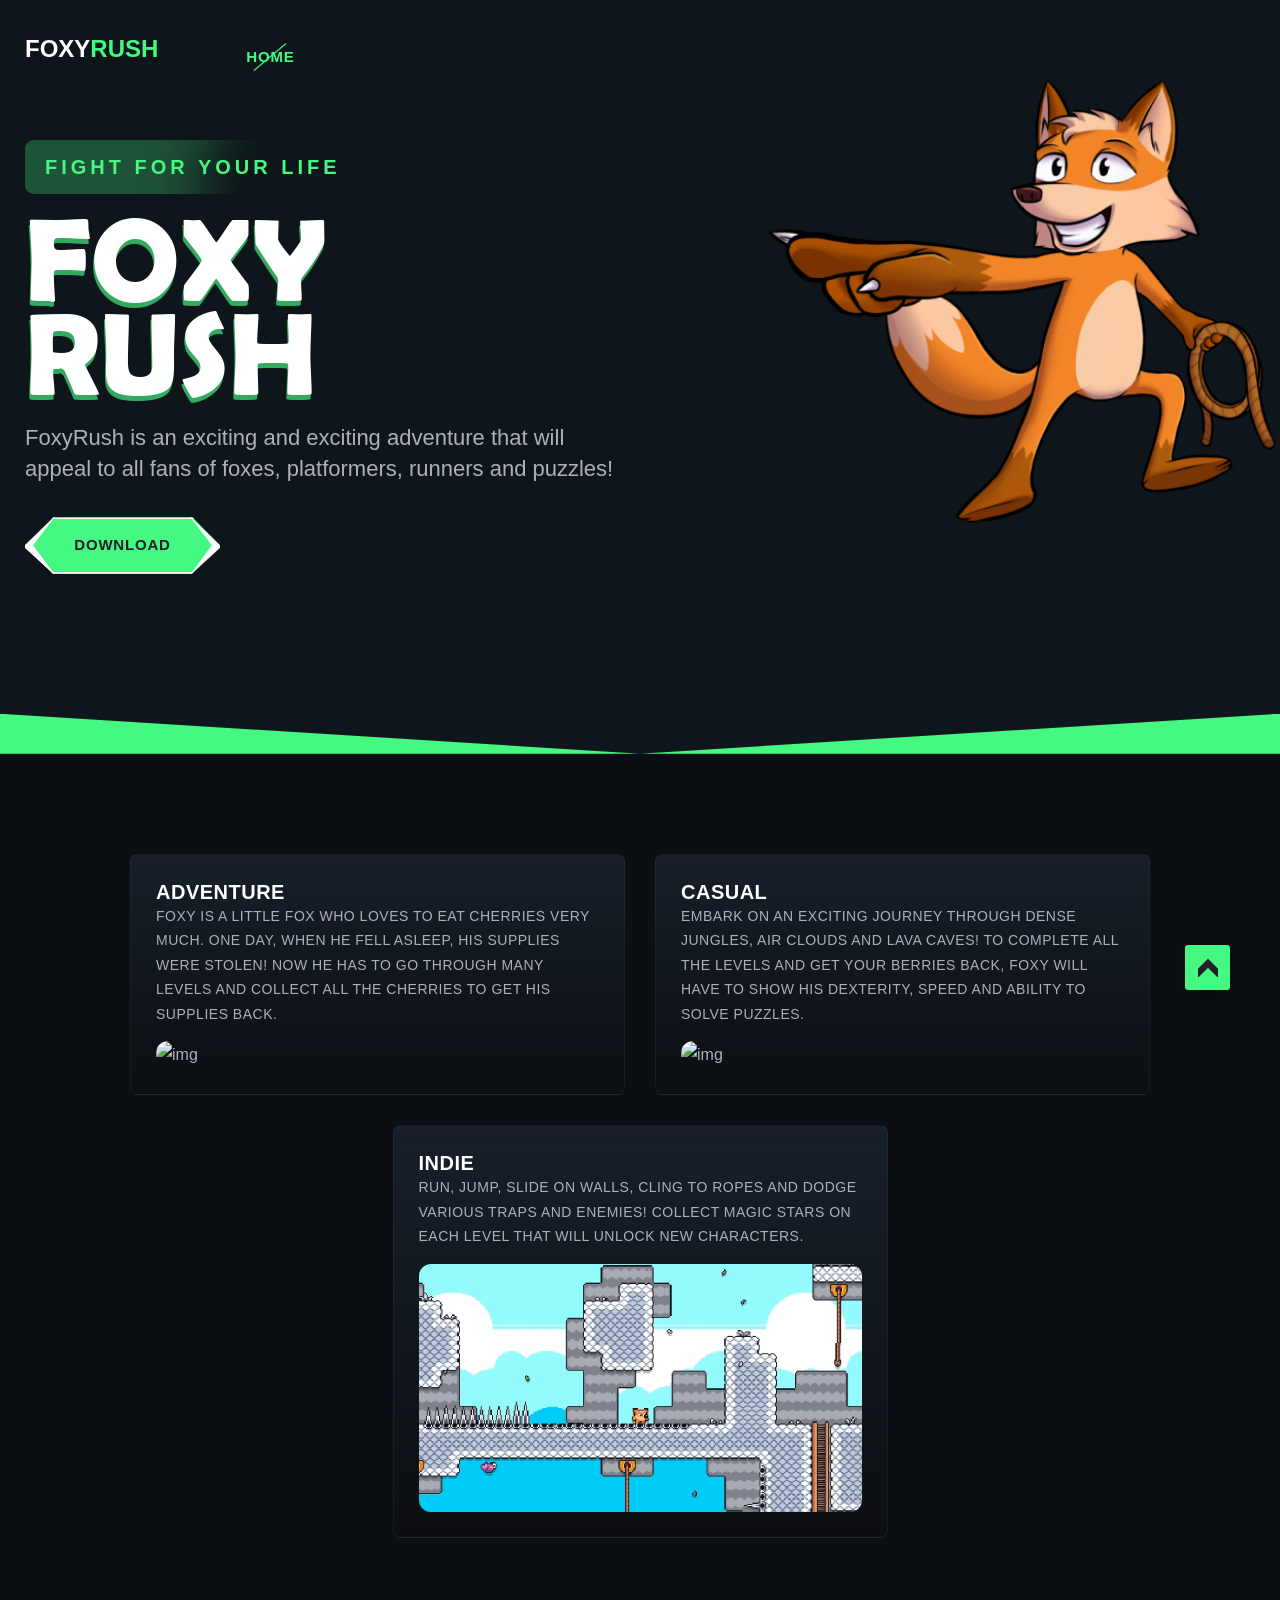
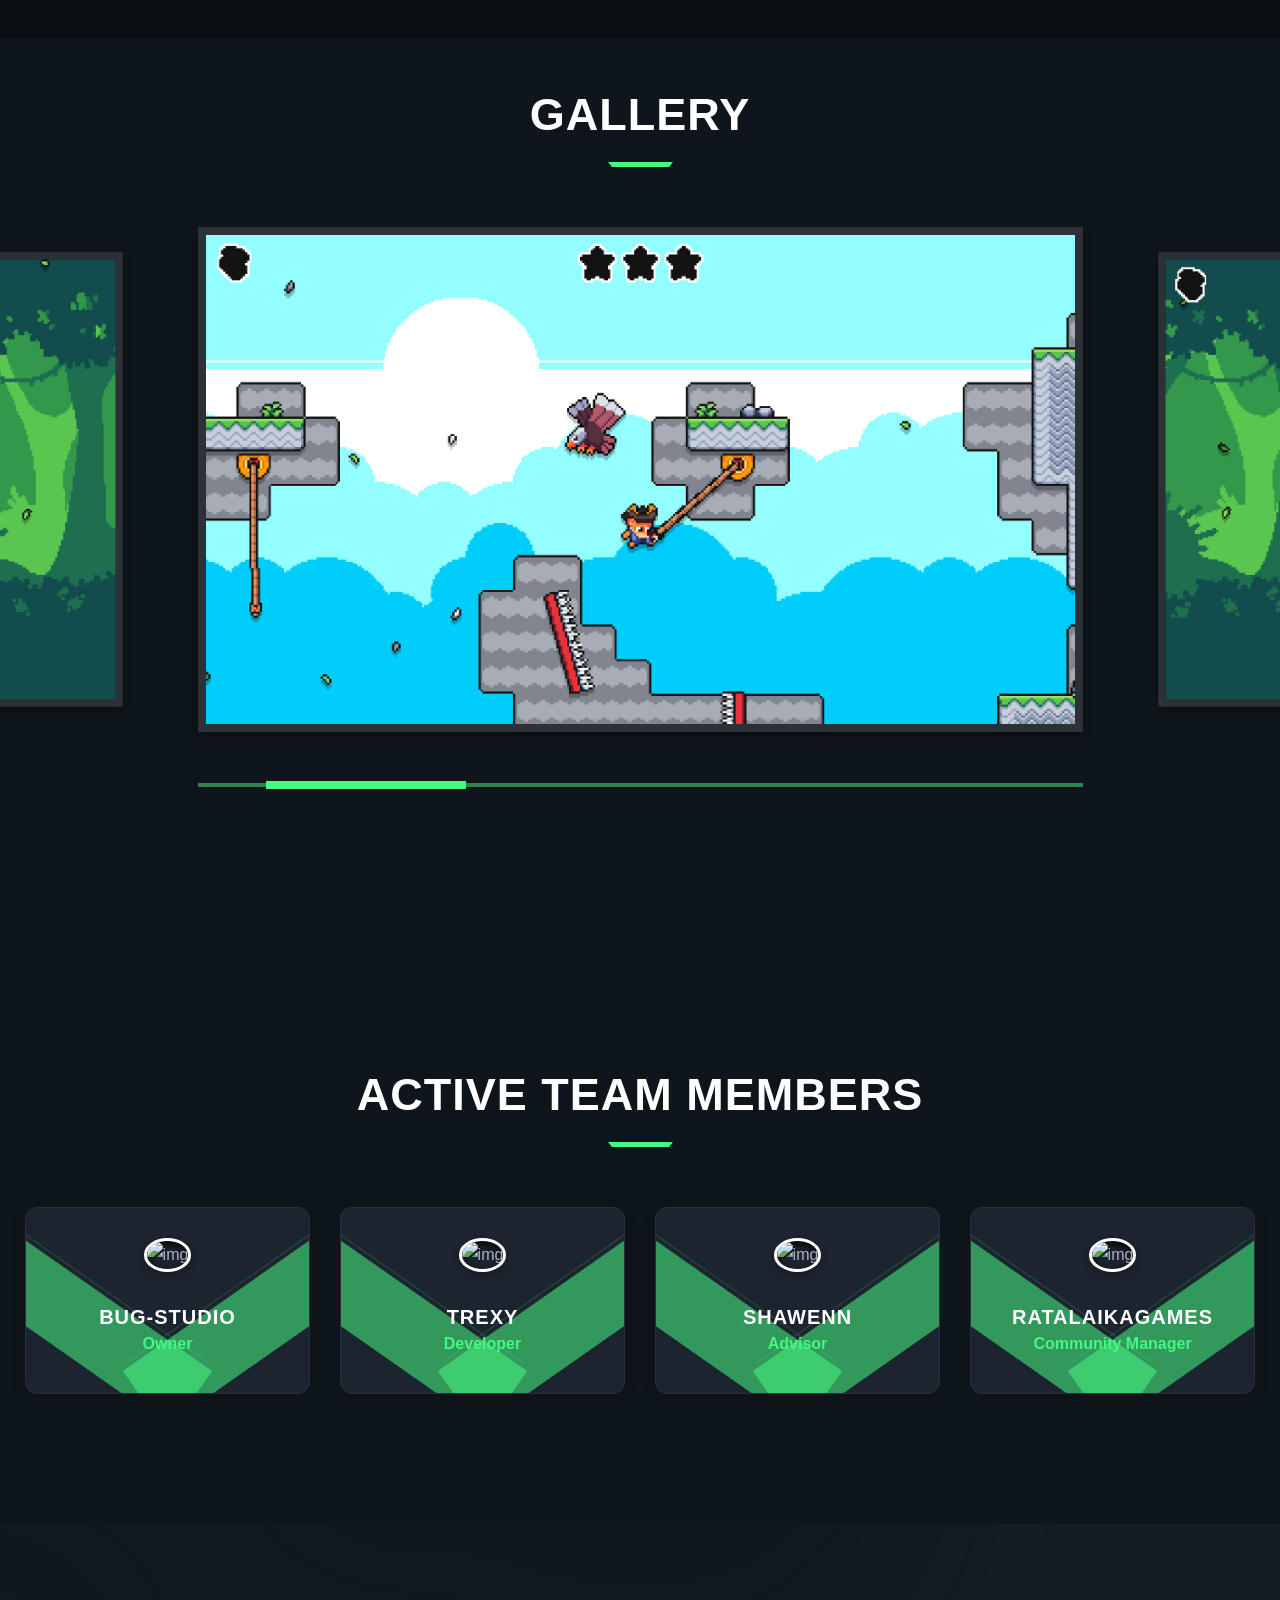
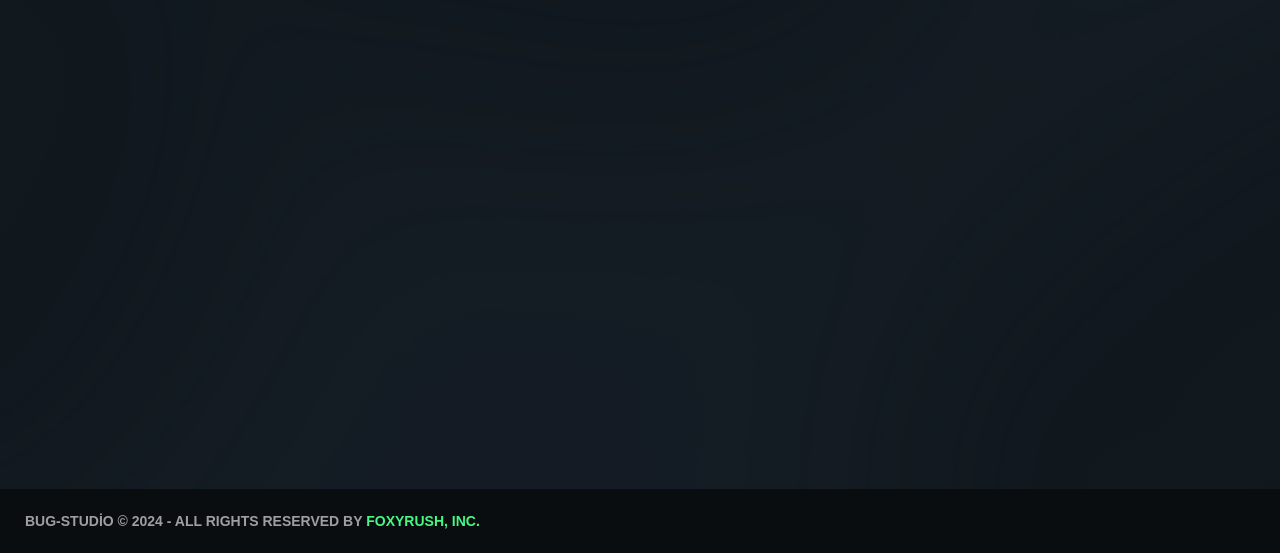
==== commit baa3f946: "Update index.htm" ====
--- a/index.htm
+++ b/index.htm
@@ -60,7 +60,7 @@
 
 </p>
                                     <div class="slider__btn wow fadeInUp" data-wow-delay="1.2s" style="visibility: visible; animation-delay: 1.2s; animation-name: fadeInUp;">
-                                        <a href="https://www.dropbox.com/scl/fi/qq8c62i43mkkohhttd3g2/FoxyRush.zip?rlkey=1sudr10op1og9w5wxj9kq6hsp&st=la1125g5&dl=1" class="tg-btn-1" target="_blank">
+                                        <a href="https://www.dropbox.com/scl/fi/qq8c62i43mkkohhttd3g2/FoxyRush.zip?rlkey=1sudr10op1og9w5wxj9kq6hsp&st=tkgugjoe&dl=1" class="tg-btn-1" target="_blank">
                                             <span>Download</span>
                                         </a>
                                     </div>
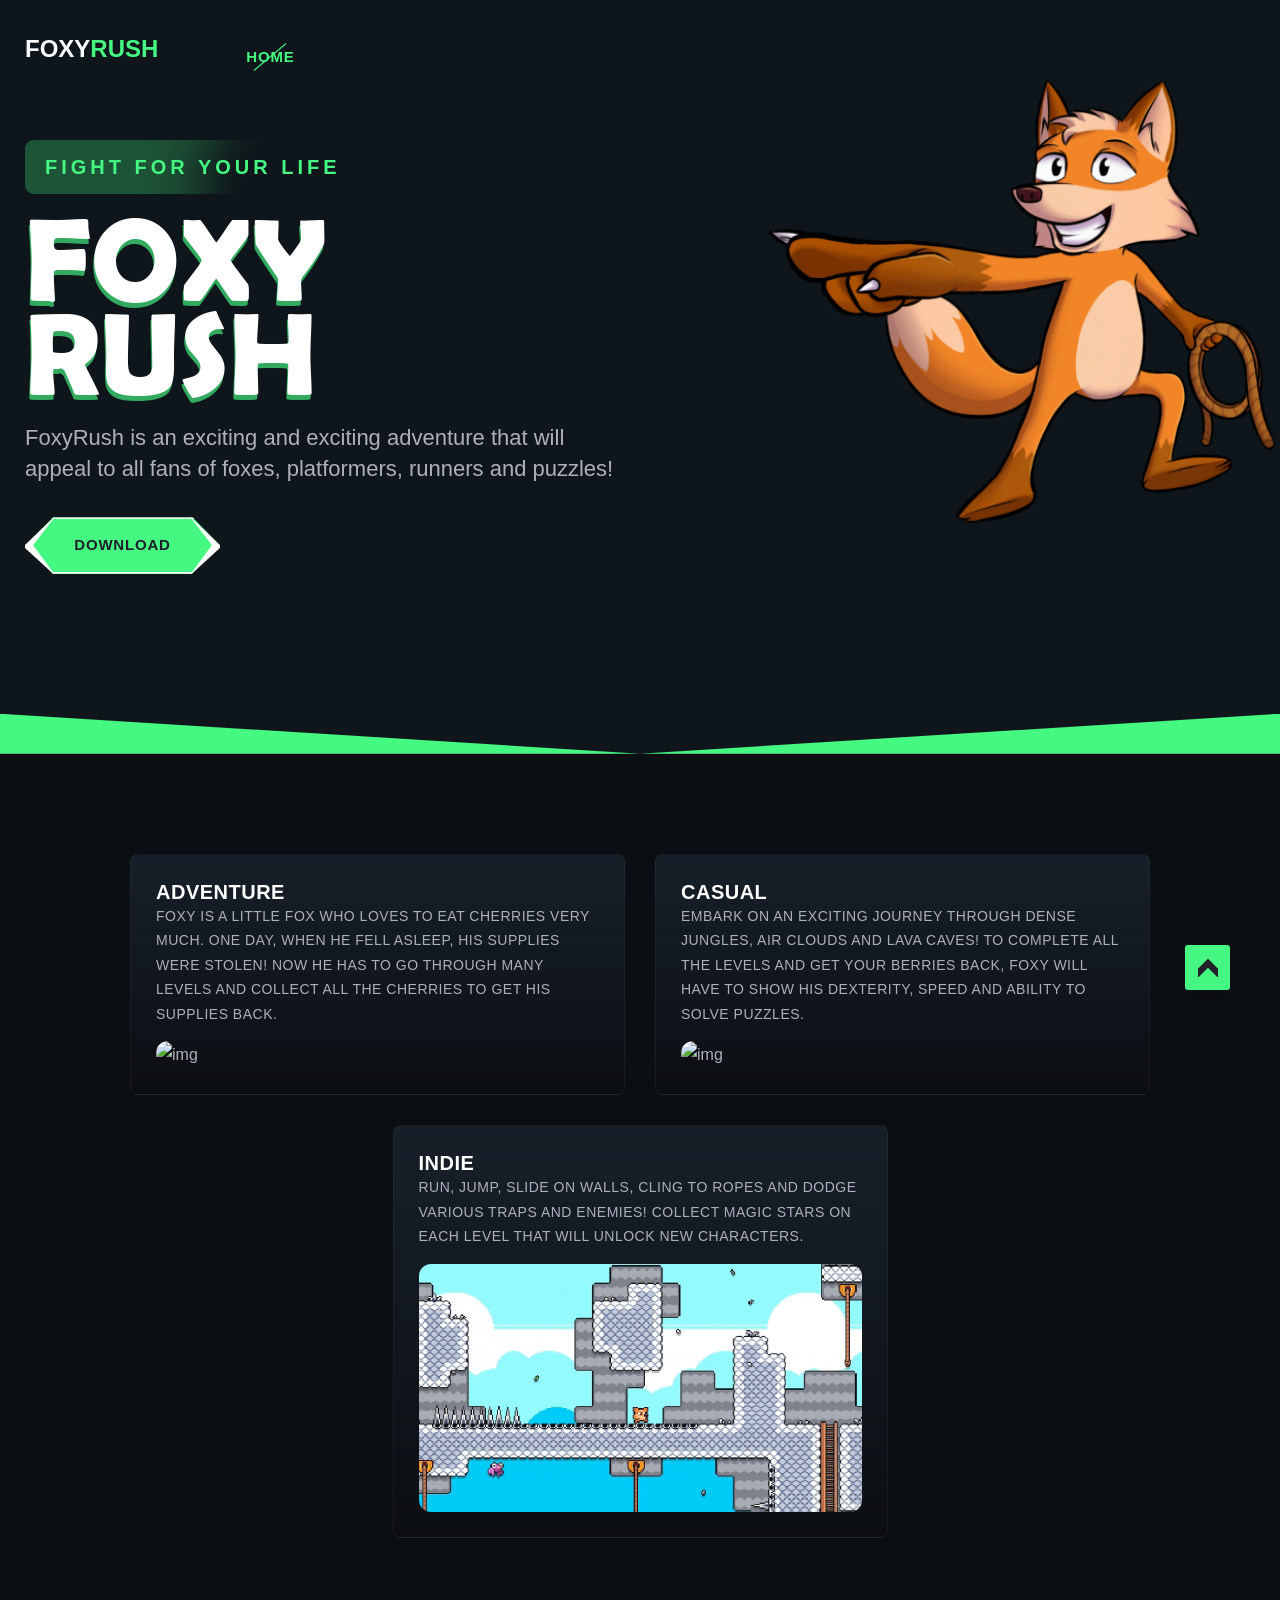
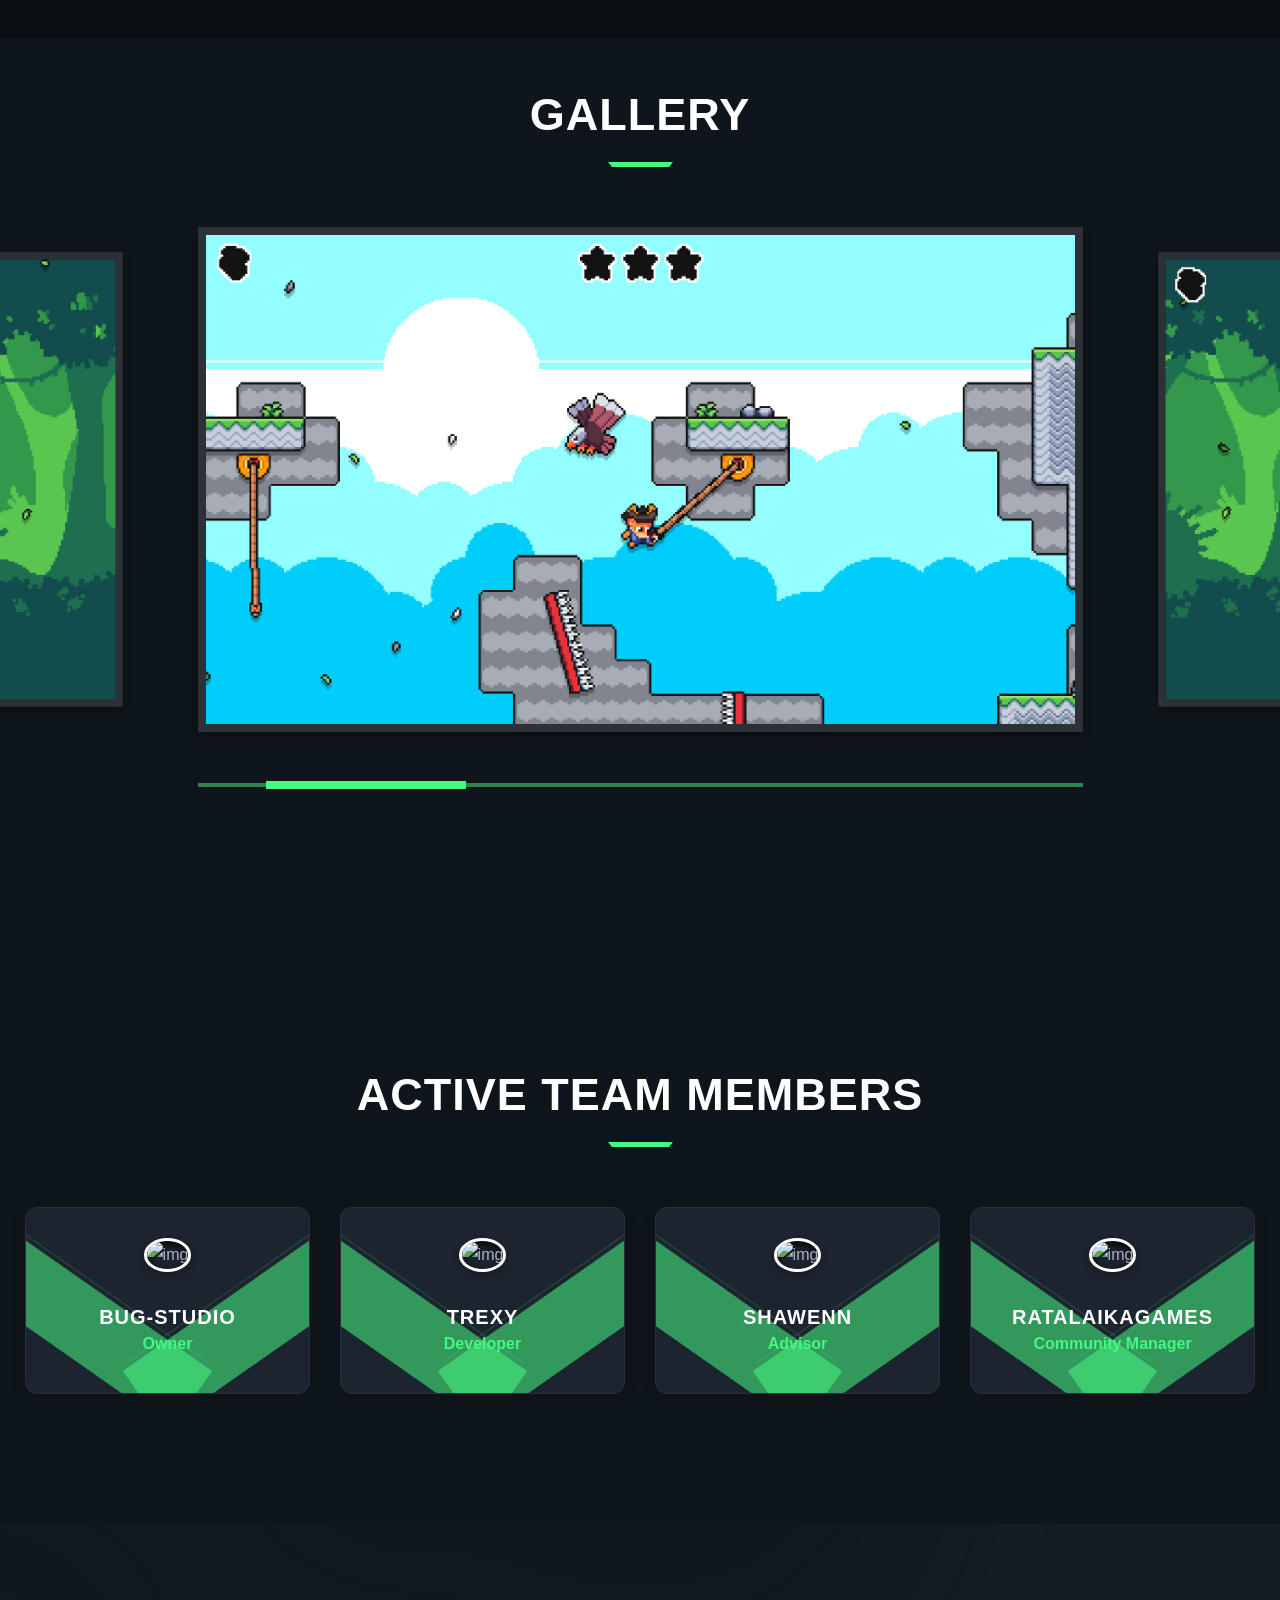
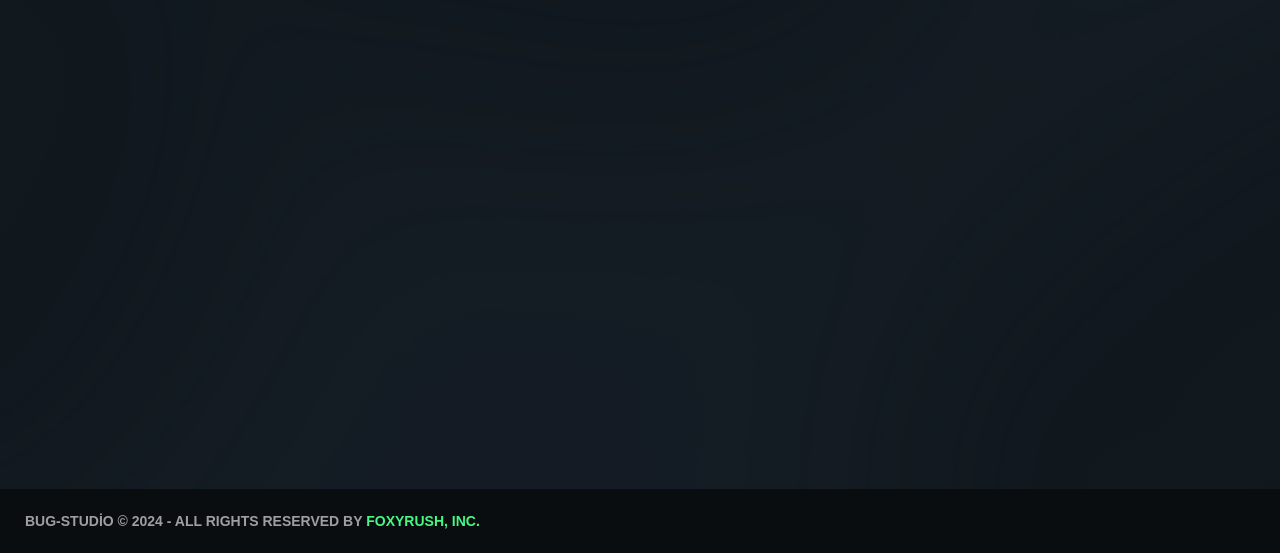
==== commit 9a1658f4: "Update index.htm" ====
--- a/index.htm
+++ b/index.htm
@@ -60,7 +60,7 @@
 
 </p>
                                     <div class="slider__btn wow fadeInUp" data-wow-delay="1.2s" style="visibility: visible; animation-delay: 1.2s; animation-name: fadeInUp;">
-                                        <a href="https://www.dropbox.com/scl/fi/qq8c62i43mkkohhttd3g2/FoxyRush.zip?rlkey=1sudr10op1og9w5wxj9kq6hsp&st=tkgugjoe&dl=1" class="tg-btn-1" target="_blank">
+                                        <a href="https://www.dropbox.com/scl/fi/3sjrgxpztl2c7ppl1p0g5/FoxyRush.zip?rlkey=fsvv8od8uga3rb3bpu8rz1bxq&st=yqvaq6ql&dl=1" class="tg-btn-1" target="_blank">
                                             <span>Download</span>
                                         </a>
                                     </div>
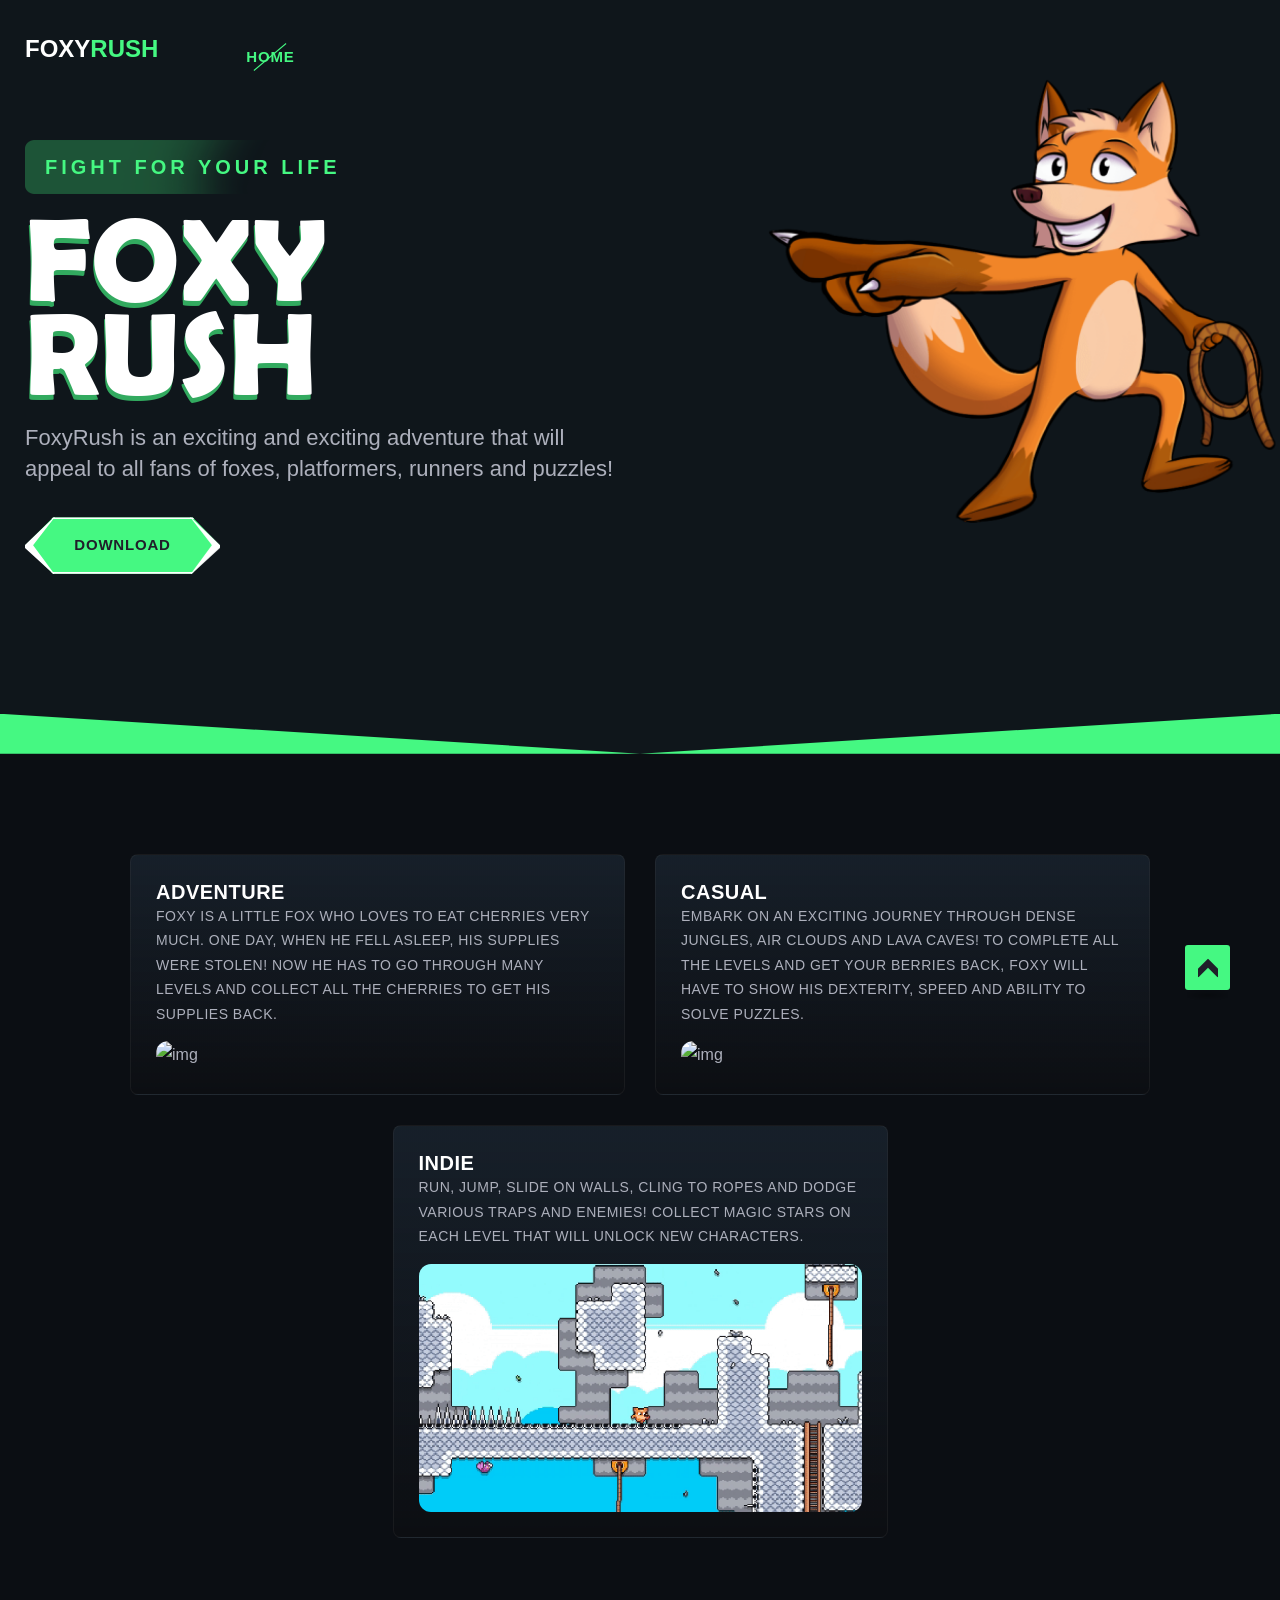
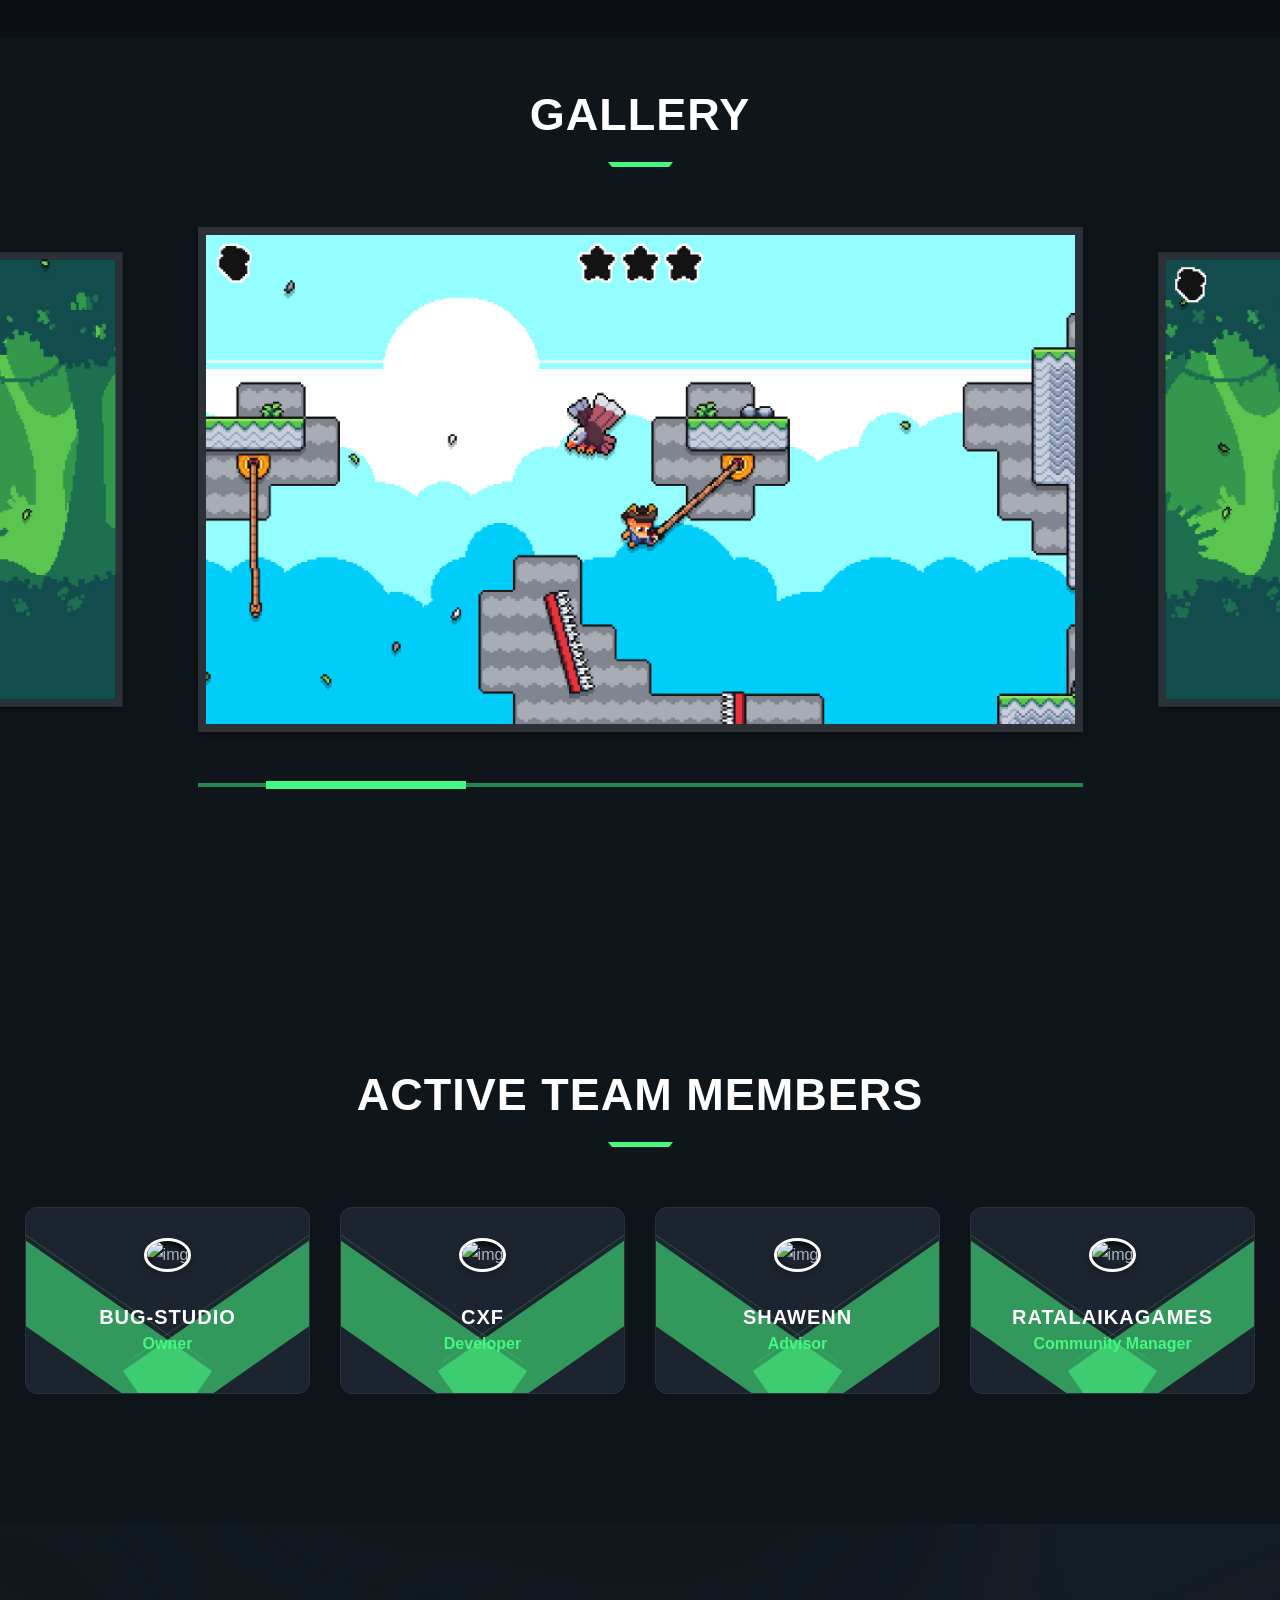
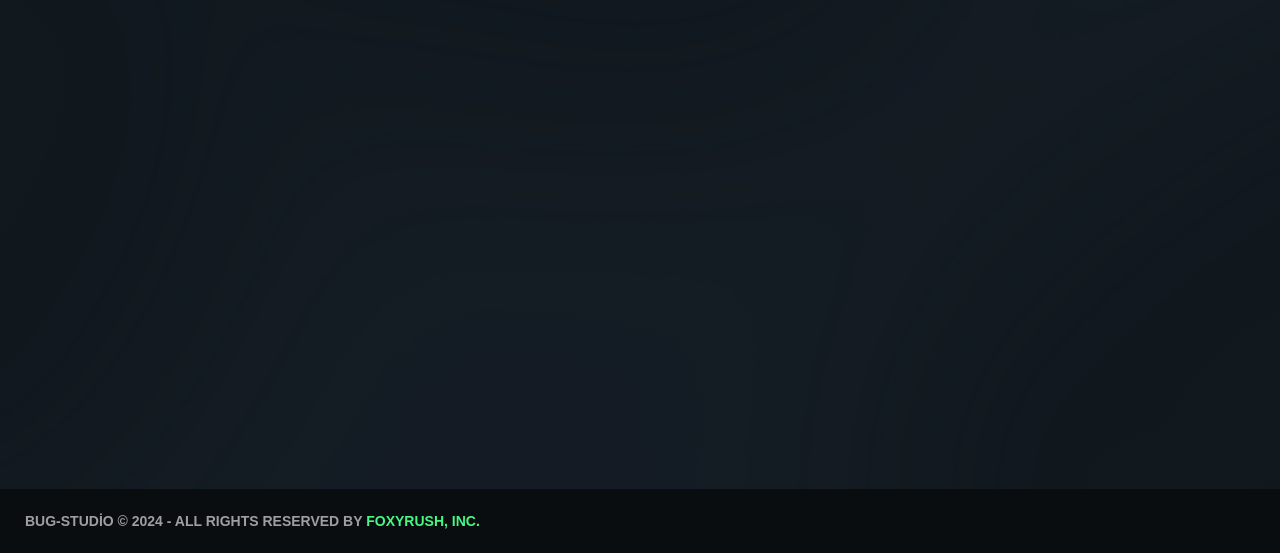
==== commit 30df77ac: "Update index.htm" ====
--- a/index.htm
+++ b/index.htm
@@ -244,7 +244,7 @@
                                 <img src="https://i.pinimg.com/736x/f6/a7/68/f6a7688fd6aa9191e931fe8a95f5a2b5.jpg" alt="img">
                             </div>
                             <div class="team__content">
-                                <h4 class="name">TREXY</h4>
+                                <h4 class="name">Cxf</h4>
                                 <span class="designation">Developer</span>
                             </div>
                         </div>
